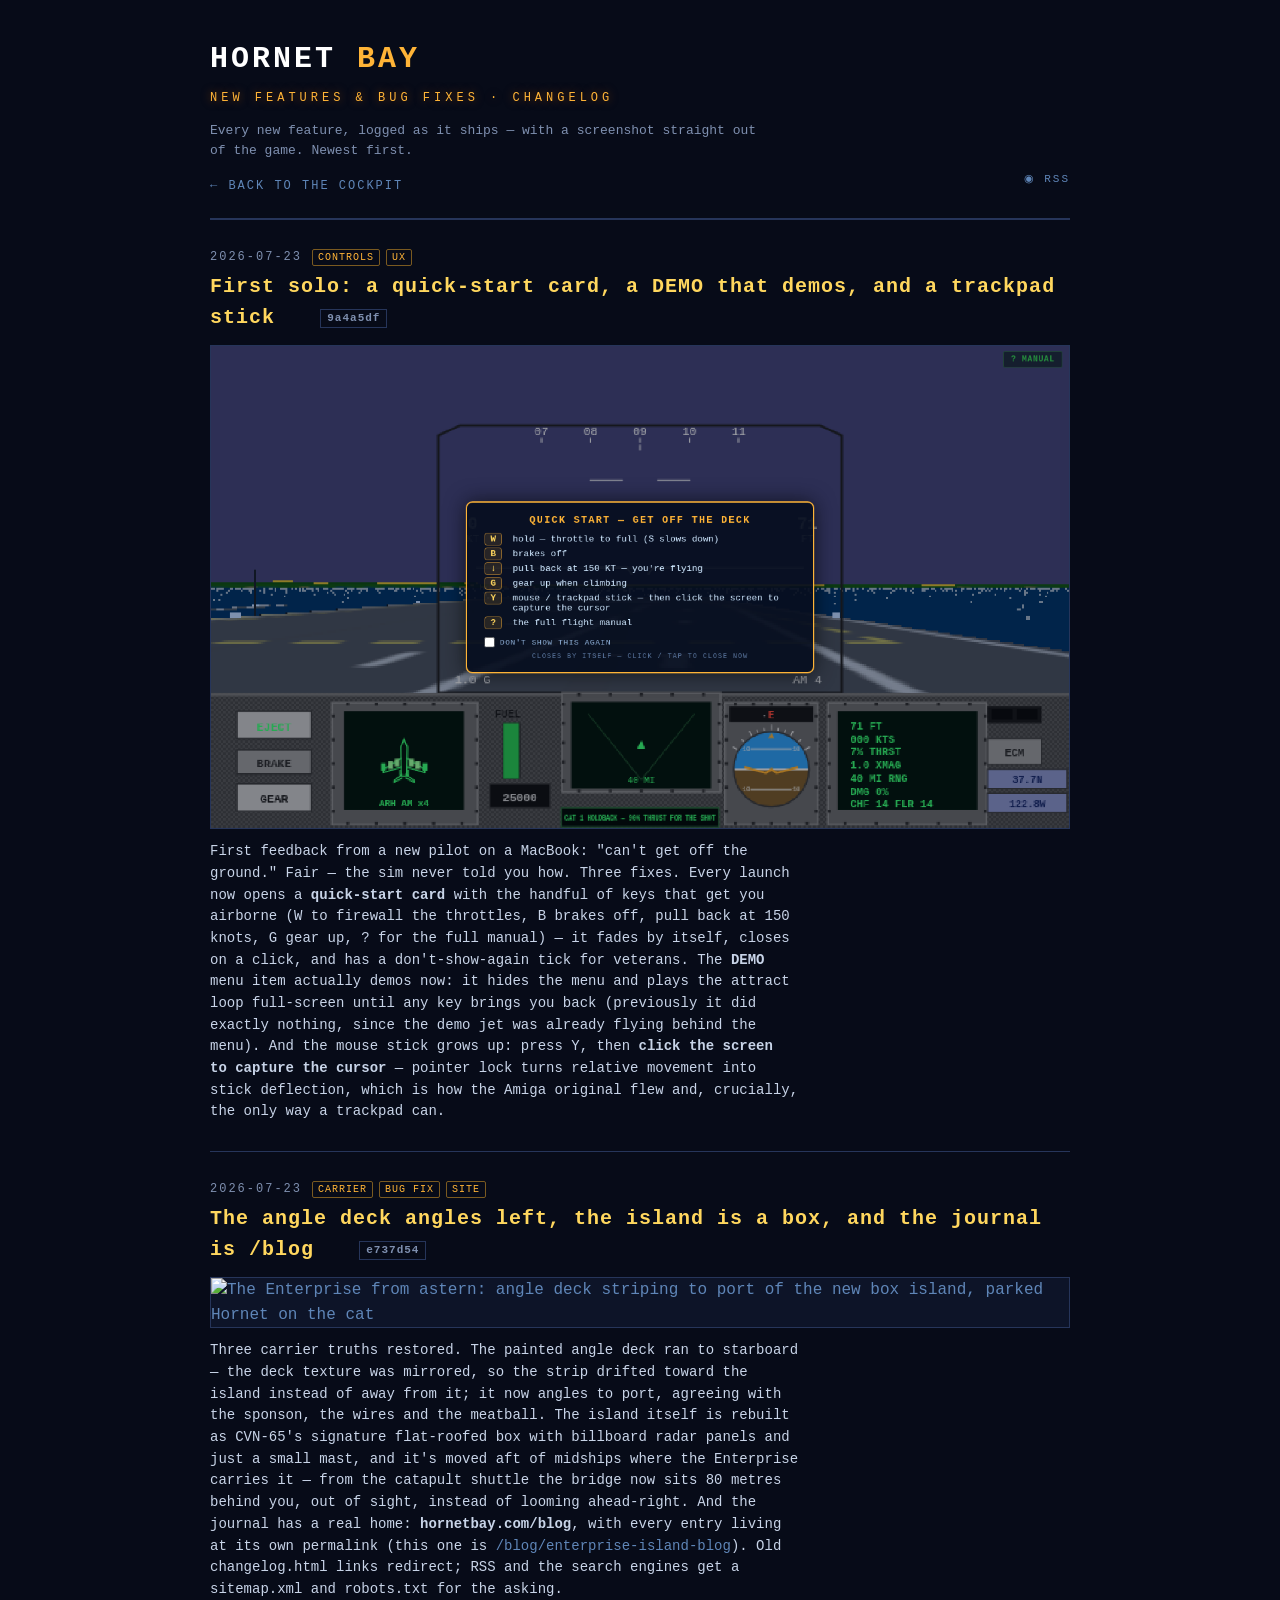
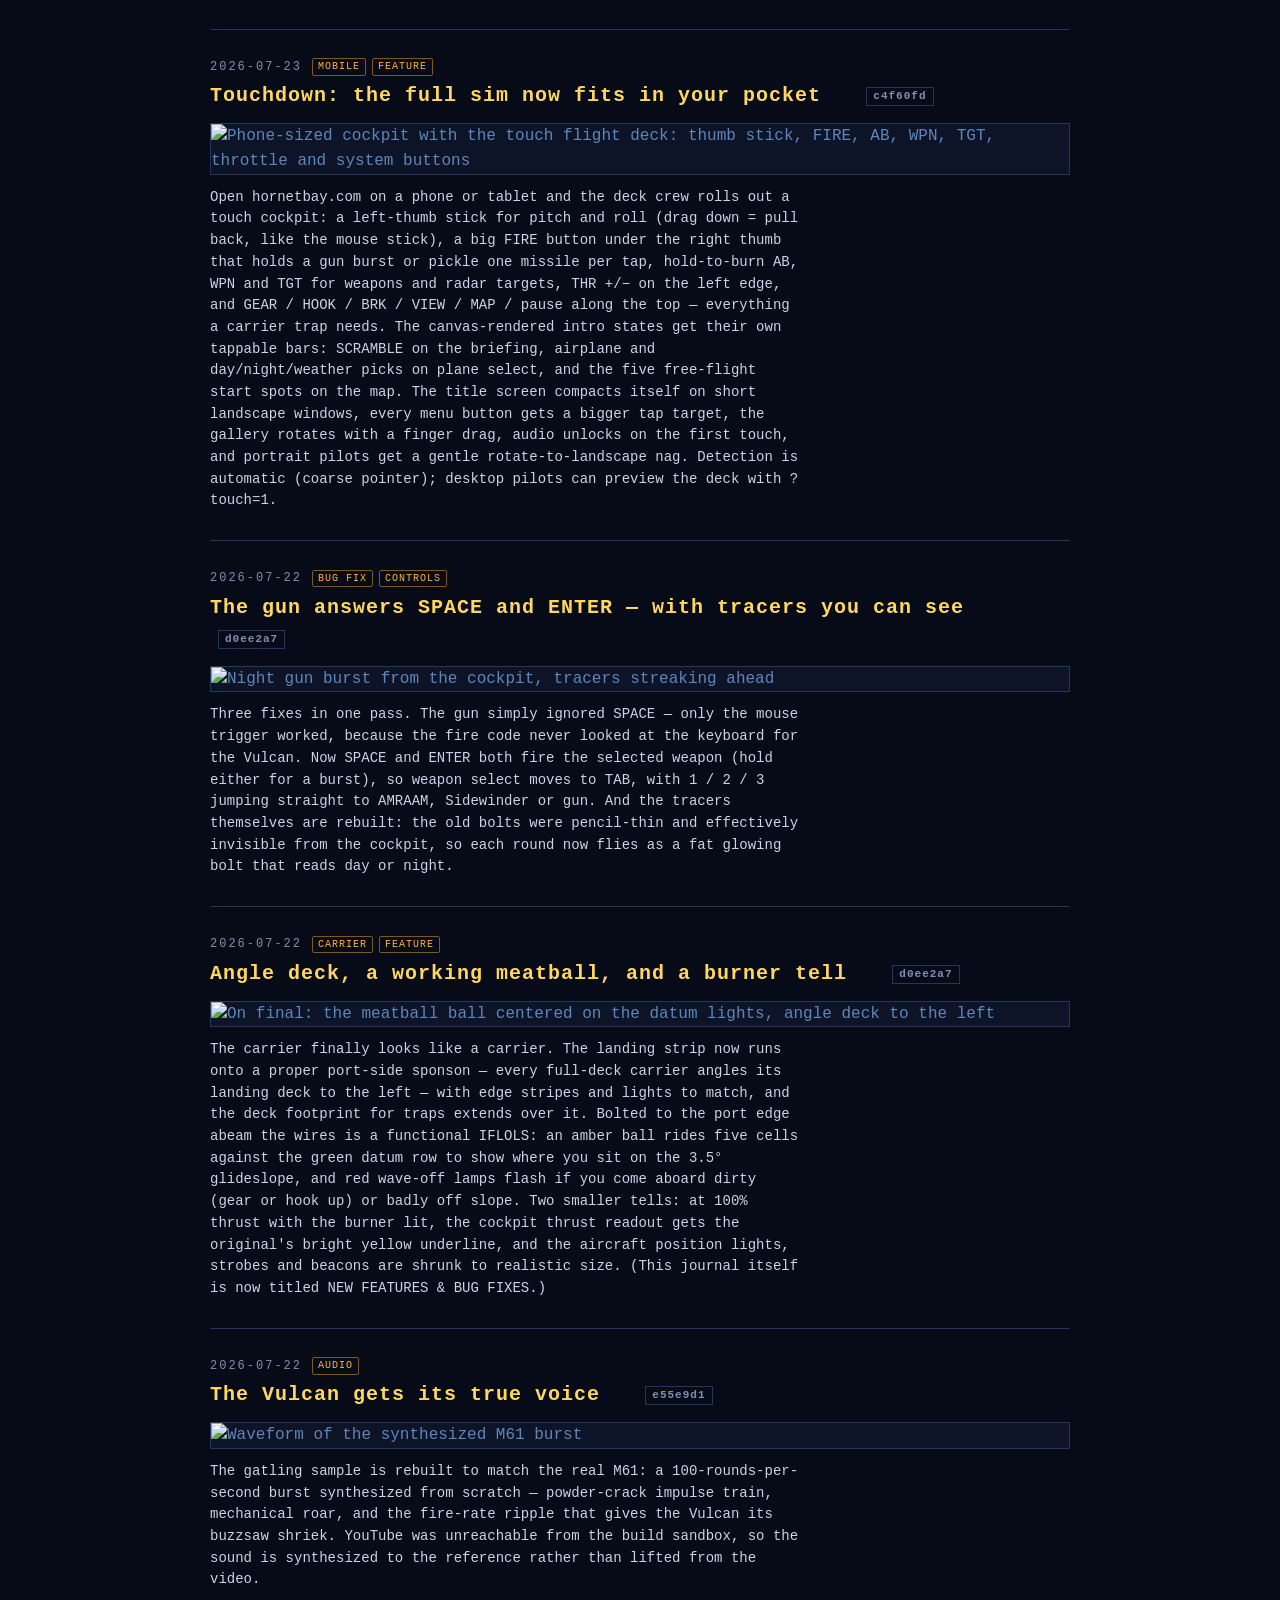
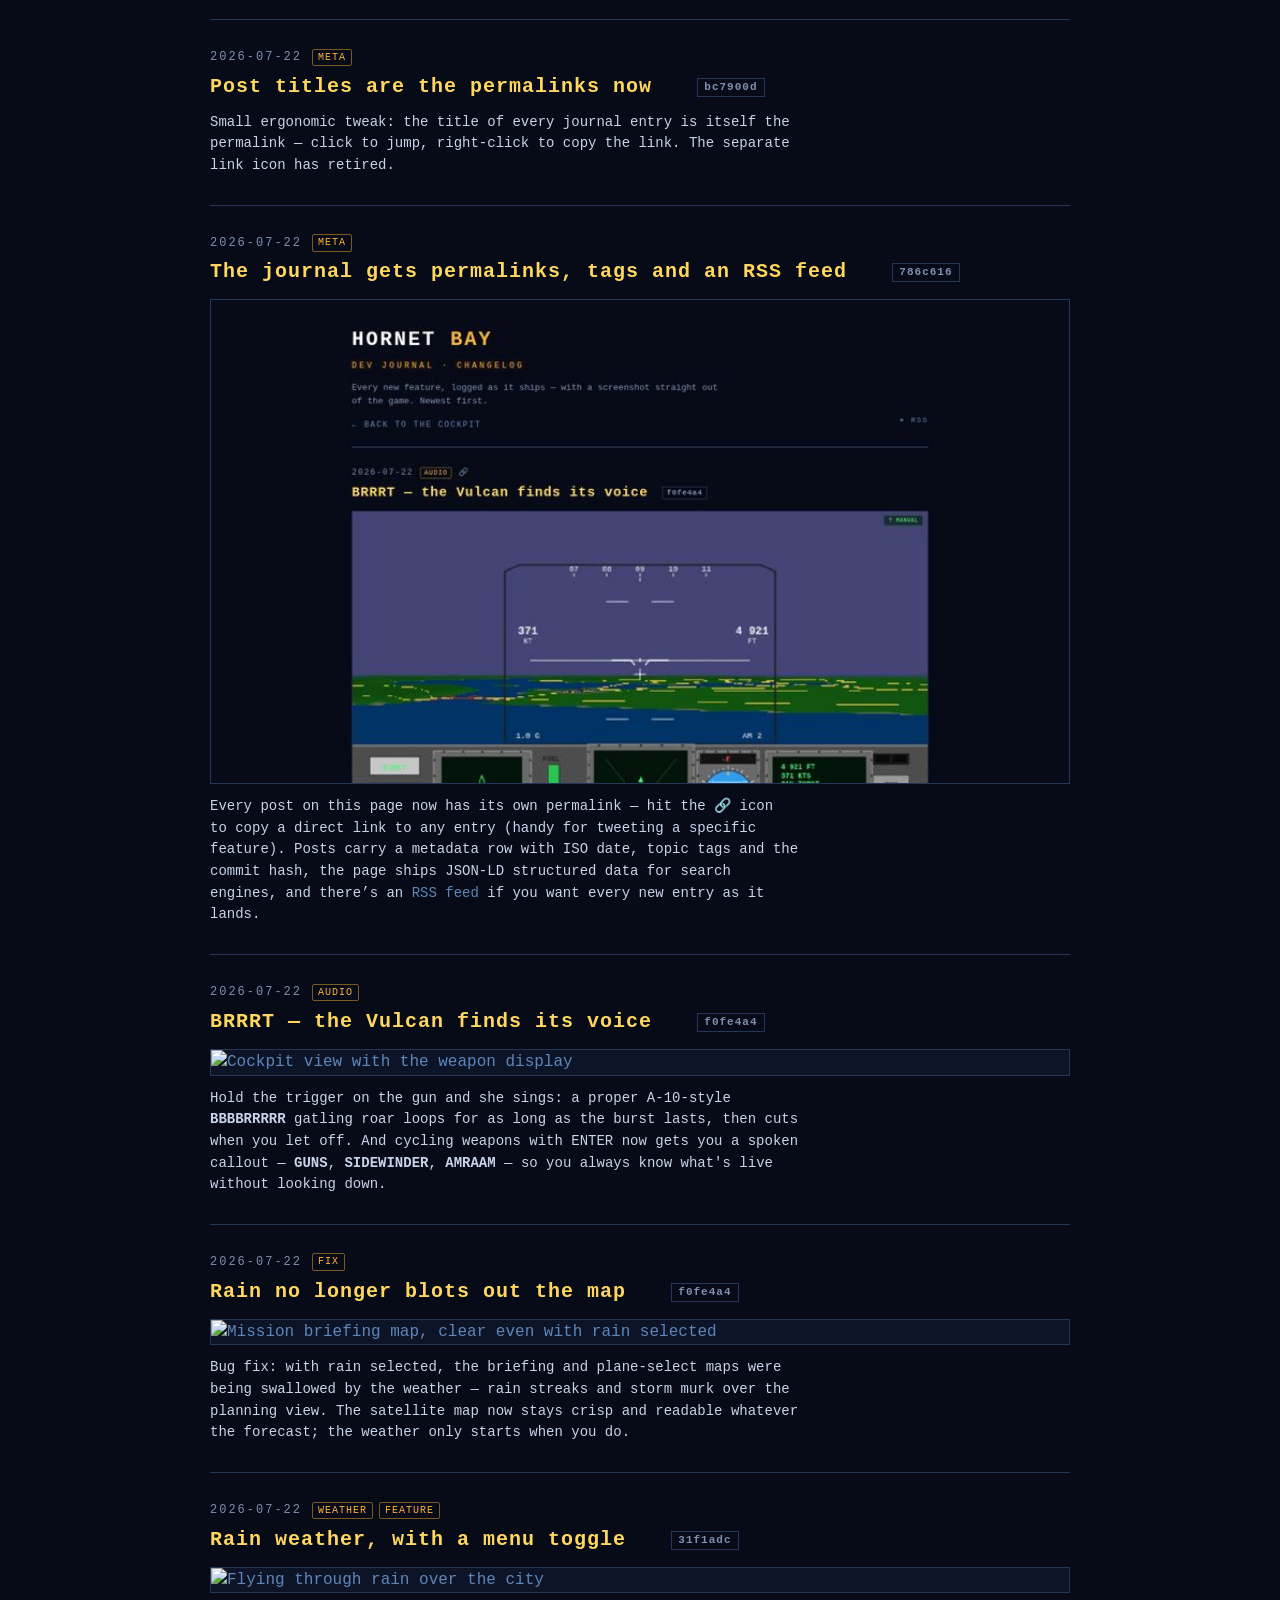
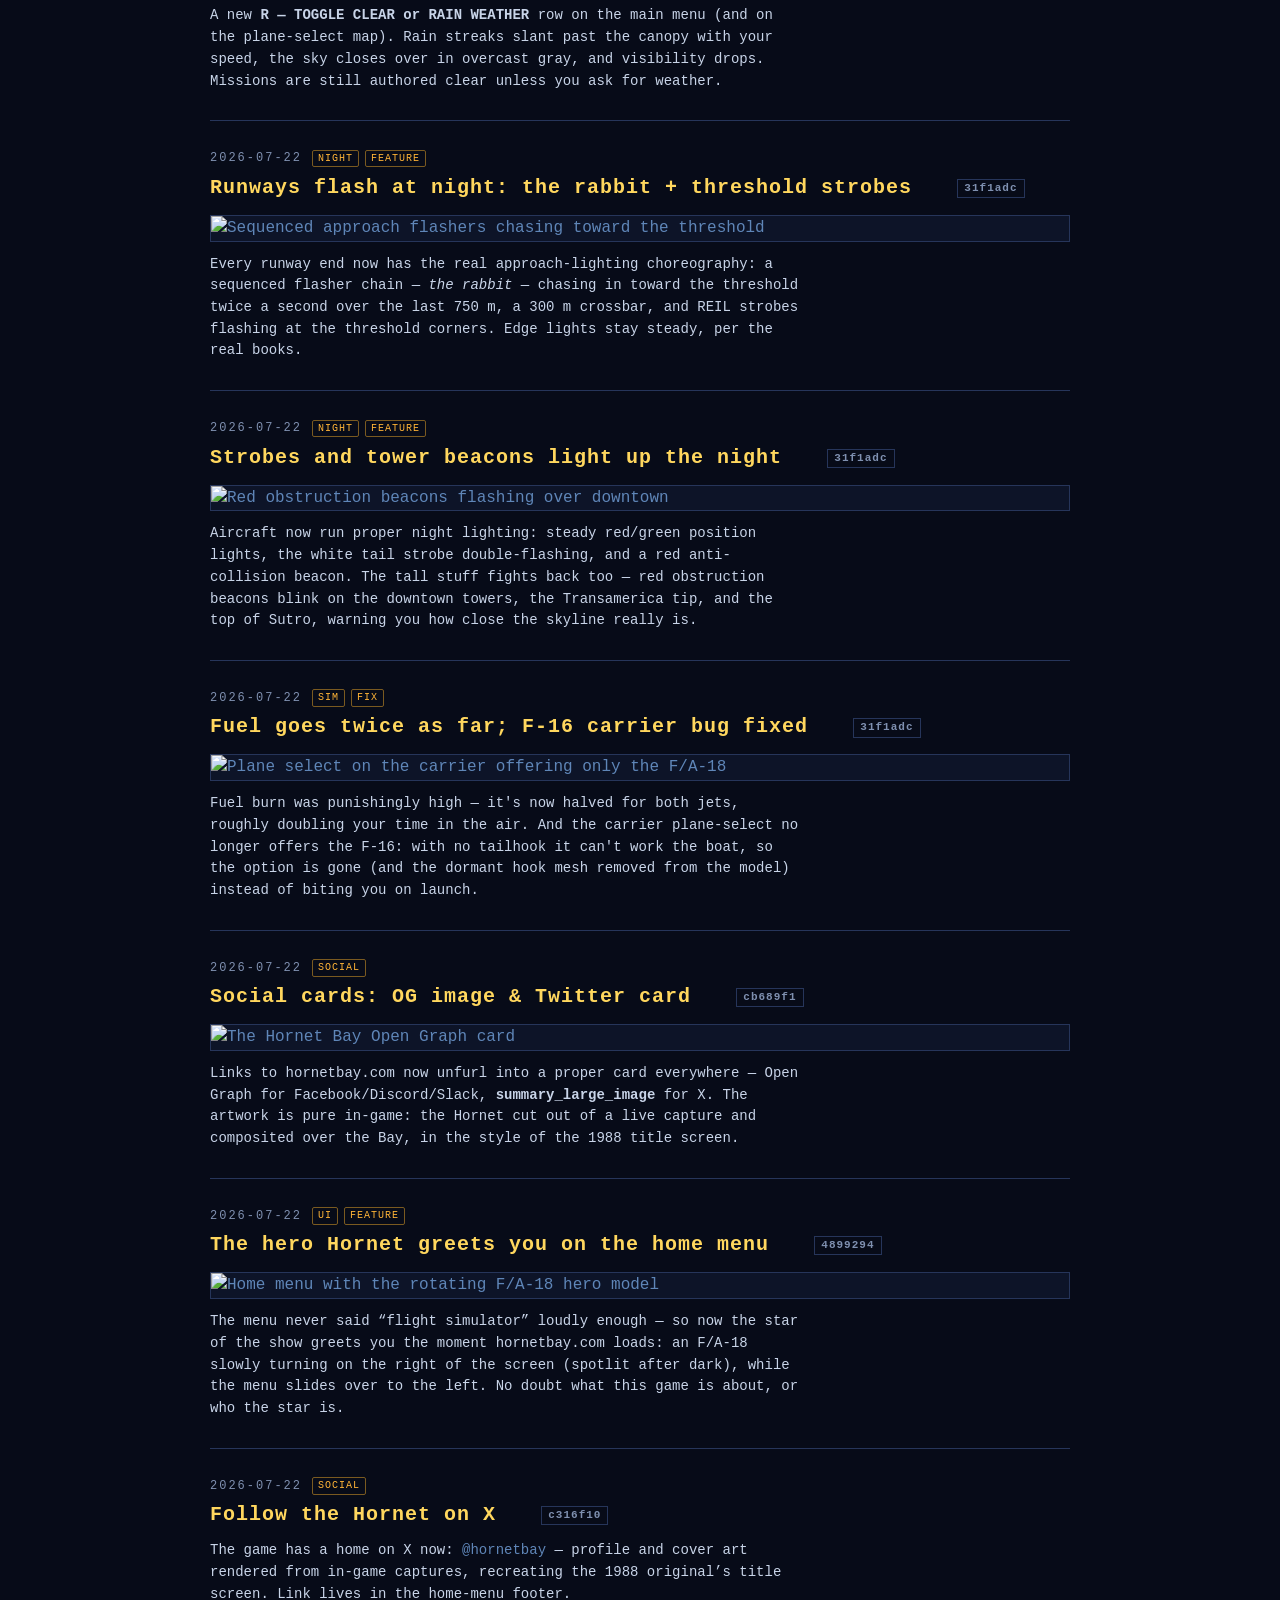
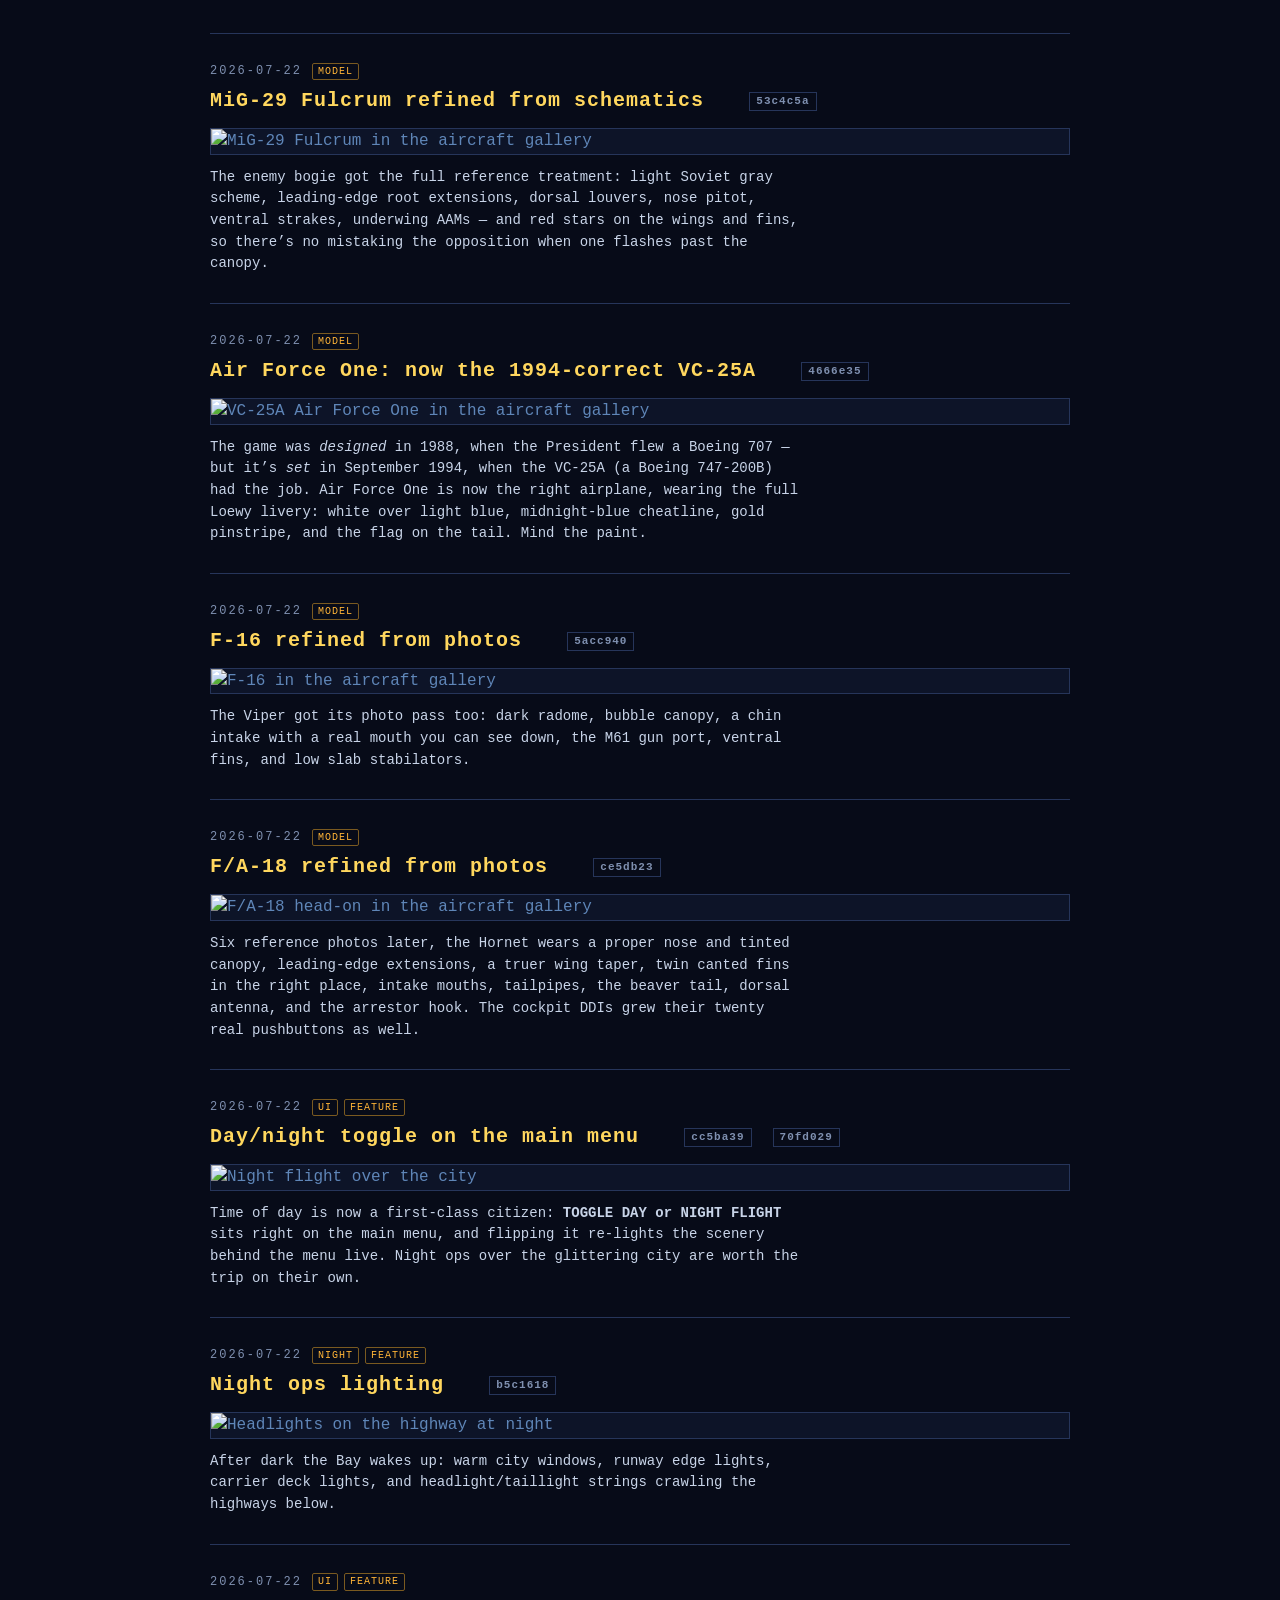
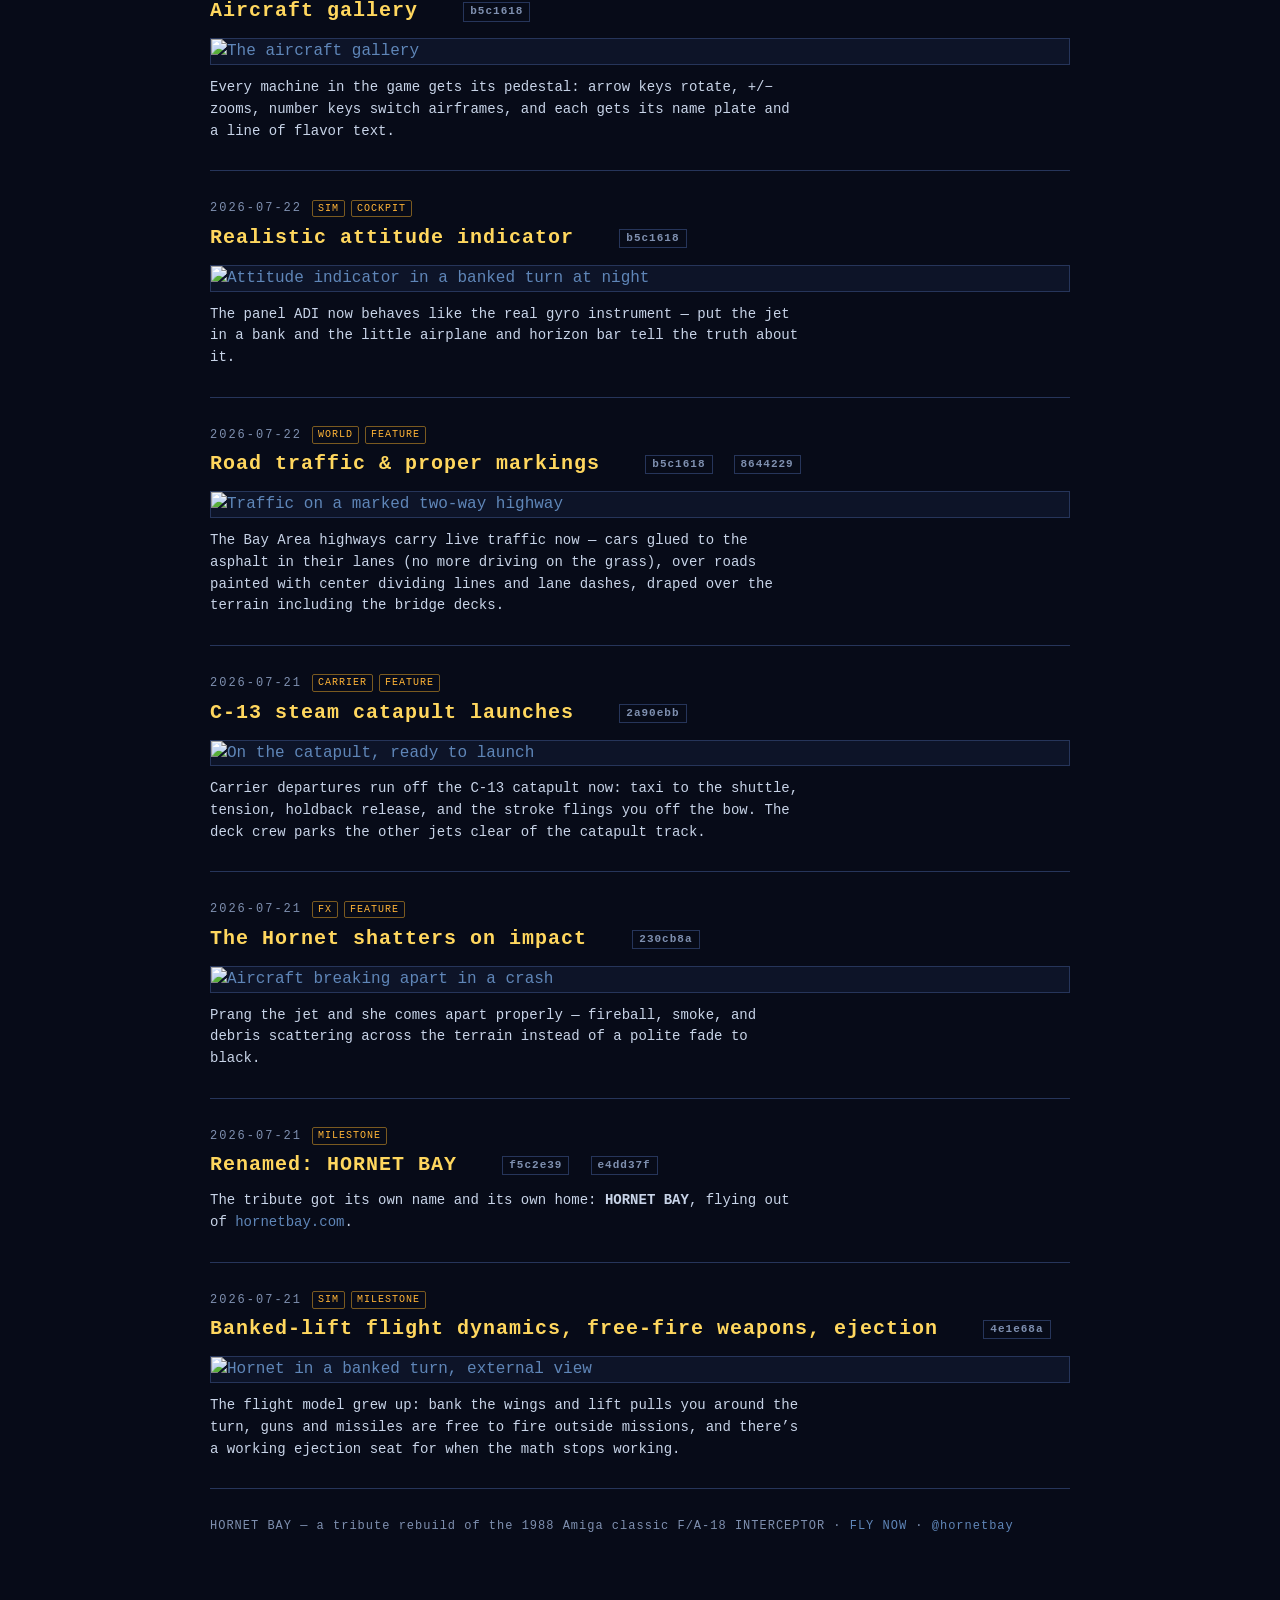
==== blog/index.html @ 8d066c3c "Journal: quickstart card entry; sitemap" ====
<!DOCTYPE html>
<html lang="en">
<head>
<meta charset="utf-8">
<meta name="viewport" content="width=device-width, initial-scale=1">
<title>HORNET BAY — New Features &amp; Bug Fixes</title>
<meta name="description" content="Hornet Bay development journal: every new feature, logged with a screenshot.">
<meta property="og:type" content="article">
<meta property="og:site_name" content="Hornet Bay">
<meta property="og:url" content="https://hornetbay.com/blog">
<meta property="og:title" content="HORNET BAY — New Features &amp; Bug Fixes">
<meta property="og:description" content="Every new feature in the Hornet Bay rebuild, logged with a screenshot.">
<meta property="og:image" content="https://hornetbay.com/og-image.jpg">
<meta name="twitter:card" content="summary_large_image">
<meta name="twitter:site" content="@hornetbay">
<meta name="twitter:title" content="HORNET BAY — New Features &amp; Bug Fixes">
<meta name="twitter:description" content="Every new feature in the Hornet Bay rebuild, logged with a screenshot.">
<meta name="twitter:image" content="https://hornetbay.com/og-image.jpg">
<link rel="canonical" href="https://hornetbay.com/blog">
<link rel="alternate" type="application/rss+xml" title="Hornet Bay — New Features &amp; Bug Fixes" href="https://hornetbay.com/rss.xml">
<style>
  :root {
    --amber: #ffb437;
    --amber-hi: #ffd75e;
    --ink: #c8d4e8;
    --ink-dim: #7f90b0;
    --link: #5f86b8;
    --line: #26355a;
    --card: #0d1428;
  }
  * { box-sizing: border-box; margin: 0; padding: 0; }
  body {
    background: #070b18;
    color: var(--ink);
    font-family: "Courier New", ui-monospace, monospace;
    line-height: 1.55;
    padding: 0 16px 64px;
  }
  a { color: var(--link); text-decoration: none; }
  a:hover { color: var(--amber); }
  header {
    max-width: 860px; margin: 0 auto; padding: 36px 0 8px;
    border-bottom: 2px solid var(--line);
  }
  .brand { font-size: 30px; font-weight: bold; letter-spacing: 3px; color: #fff; }
  .brand span { color: var(--amber); }
  .kicker {
    margin-top: 6px; font-size: 12px; letter-spacing: 4px; color: var(--amber);
    text-shadow: 0 0 10px #7a3800;
  }
  .blurb { margin: 14px 0 10px; font-size: 13px; color: var(--ink-dim); }
  .back { display: inline-block; margin: 6px 0 14px; font-size: 12px; letter-spacing: 2px; }
  main { max-width: 860px; margin: 0 auto; }
  article {
    border-bottom: 1px solid var(--line);
    padding: 28px 0;
  }
  .date {
    font-size: 12px; letter-spacing: 2px; color: var(--ink-dim);
  }
  h2 {
    margin: 4px 0 10px; font-size: 20px; letter-spacing: 1px; color: var(--amber-hi);
  }
  .shot {
    display: block; margin: 12px 0; border: 1px solid var(--line);
    background: var(--card);
  }
  .shot img { display: block; width: 100%; height: auto; image-rendering: auto; }
  p { font-size: 14px; max-width: 70ch; }
  .hash {
    display: inline-block; margin-left: 8px; font-size: 11px; color: var(--ink-dim);
    border: 1px solid var(--line); padding: 0 6px; vertical-align: 2px;
  }

  .meta { display: flex; align-items: center; gap: 10px; flex-wrap: wrap; }
  .meta time { font-size: 12px; letter-spacing: 2px; color: var(--ink-dim); }
  .tags { display: inline-flex; gap: 6px; }
  .tag {
    font-size: 10px; letter-spacing: 1px; color: var(--amber);
    border: 1px solid #7a5a20; padding: 0 5px; border-radius: 2px;
  }
  h2 a.title-link { color: inherit; text-decoration: none; }
  h2 a.title-link:hover { color: var(--amber); }
  h2 a.title-link::after { content: " \1F517"; font-size: 12px; opacity: 0; transition: opacity .15s; }
  h2 a.title-link:hover::after { opacity: 0.8; }
  article:target { background: #101a30; outline: 1px solid #2a3a5f; padding: 18px 14px; margin: 0 -14px; }
  .rss-link { float: right; font-size: 11px; letter-spacing: 2px; }
  footer {
    max-width: 860px; margin: 28px auto 0; font-size: 12px; color: var(--ink-dim);
    letter-spacing: 1px;
  }
</style>
<script type="application/ld+json">
{
  "@context": "https://schema.org",
  "@type": "Blog",
  "name": "Hornet Bay \u2014 New Features & Bug Fixes",
  "url": "https://hornetbay.com/blog",
  "description": "Every new feature in the Hornet Bay rebuild, logged with a screenshot.",
  "blogPost": [
    {
      "@type": "BlogPosting",
      "headline": "First solo: a quick-start card, a DEMO that demos, and a trackpad stick 9a4a5df",
      "datePublished": "2026-07-23",
      "url": "https://hornetbay.com/blog/quickstart-attract-trackpad",
      "wordCount": 155,
      "author": {
        "@type": "Organization",
        "name": "Hornet Bay",
        "url": "https://hornetbay.com"
      },
      "image": "https://hornetbay.com/shots/quickstart-card.png"
    },
    {
      "@type": "BlogPosting",
      "headline": "The angle deck angles left, the island is a box, and the journal is /blog e737d54",
      "datePublished": "2026-07-23",
      "url": "https://hornetbay.com/blog/enterprise-island-blog",
      "wordCount": 130,
      "author": {
        "@type": "Organization",
        "name": "Hornet Bay",
        "url": "https://hornetbay.com"
      },
      "image": "https://hornetbay.com/shots/carrier-enterprise.png"
    },
    {
      "@type": "BlogPosting",
      "headline": "Touchdown: the full sim now fits in your pocket c4f60fd",
      "datePublished": "2026-07-23",
      "url": "https://hornetbay.com/blog/touch-flight-deck",
      "wordCount": 168,
      "author": {
        "@type": "Organization",
        "name": "Hornet Bay",
        "url": "https://hornetbay.com"
      },
      "image": "https://hornetbay.com/shots/touch-flight-deck.png"
    },
    {
      "@type": "BlogPosting",
      "headline": "The gun answers SPACE and ENTER \u2014 with tracers you can see d0ee2a7",
      "datePublished": "2026-07-22",
      "url": "https://hornetbay.com/blog/gun-space-enter-tracers",
      "wordCount": 93,
      "author": {
        "@type": "Organization",
        "name": "Hornet Bay",
        "url": "https://hornetbay.com"
      },
      "image": "https://hornetbay.com/shots/space-gun-tracers.jpg"
    },
    {
      "@type": "BlogPosting",
      "headline": "Angle deck, a working meatball, and a burner tell d0ee2a7",
      "datePublished": "2026-07-22",
      "url": "https://hornetbay.com/blog/angle-deck-meatball",
      "wordCount": 139,
      "author": {
        "@type": "Organization",
        "name": "Hornet Bay",
        "url": "https://hornetbay.com"
      },
      "image": "https://hornetbay.com/shots/carrier-meatball.jpg"
    },
    {
      "@type": "BlogPosting",
      "headline": "The Vulcan gets its true voice e55e9d1",
      "datePublished": "2026-07-22",
      "url": "https://hornetbay.com/blog/vulcan-sound",
      "wordCount": 54,
      "author": {
        "@type": "Organization",
        "name": "Hornet Bay",
        "url": "https://hornetbay.com"
      },
      "image": "https://hornetbay.com/shots/vulcan-waveform.jpg"
    },
    {
      "@type": "BlogPosting",
      "headline": "Post titles are the permalinks now bc7900d",
      "datePublished": "2026-07-22",
      "url": "https://hornetbay.com/blog/title-permalinks",
      "wordCount": 28,
      "author": {
        "@type": "Organization",
        "name": "Hornet Bay",
        "url": "https://hornetbay.com"
      }
    },
    {
      "@type": "BlogPosting",
      "headline": "The journal gets permalinks, tags and an RSS feed 786c616",
      "datePublished": "2026-07-22",
      "url": "https://hornetbay.com/blog/journal-permalinks",
      "wordCount": 66,
      "author": {
        "@type": "Organization",
        "name": "Hornet Bay",
        "url": "https://hornetbay.com"
      },
      "image": "https://hornetbay.com/shots/journal-permalinks.jpg"
    },
    {
      "@type": "BlogPosting",
      "headline": "BRRRT \u2014 the Vulcan finds its voice f0fe4a4",
      "datePublished": "2026-07-22",
      "url": "https://hornetbay.com/blog/gatling-voice",
      "wordCount": 54,
      "author": {
        "@type": "Organization",
        "name": "Hornet Bay",
        "url": "https://hornetbay.com"
      },
      "image": "https://hornetbay.com/shots/weapon-audio.jpg"
    },
    {
      "@type": "BlogPosting",
      "headline": "Rain no longer blots out the map f0fe4a4",
      "datePublished": "2026-07-22",
      "url": "https://hornetbay.com/blog/briefing-map-rain-fix",
      "wordCount": 44,
      "author": {
        "@type": "Organization",
        "name": "Hornet Bay",
        "url": "https://hornetbay.com"
      },
      "image": "https://hornetbay.com/shots/brief-rain.jpg"
    },
    {
      "@type": "BlogPosting",
      "headline": "Rain weather, with a menu toggle 31f1adc",
      "datePublished": "2026-07-22",
      "url": "https://hornetbay.com/blog/rain-weather-toggle",
      "wordCount": 48,
      "author": {
        "@type": "Organization",
        "name": "Hornet Bay",
        "url": "https://hornetbay.com"
      },
      "image": "https://hornetbay.com/shots/rain.jpg"
    },
    {
      "@type": "BlogPosting",
      "headline": "Runways flash at night: the rabbit + threshold strobes 31f1adc",
      "datePublished": "2026-07-22",
      "url": "https://hornetbay.com/blog/runway-flashers",
      "wordCount": 50,
      "author": {
        "@type": "Organization",
        "name": "Hornet Bay",
        "url": "https://hornetbay.com"
      },
      "image": "https://hornetbay.com/shots/night-flashers.jpg"
    },
    {
      "@type": "BlogPosting",
      "headline": "Strobes and tower beacons light up the night 31f1adc",
      "datePublished": "2026-07-22",
      "url": "https://hornetbay.com/blog/night-strobes-beacons",
      "wordCount": 51,
      "author": {
        "@type": "Organization",
        "name": "Hornet Bay",
        "url": "https://hornetbay.com"
      },
      "image": "https://hornetbay.com/shots/beacons.jpg"
    },
    {
      "@type": "BlogPosting",
      "headline": "Fuel goes twice as far; F-16 carrier bug fixed 31f1adc",
      "datePublished": "2026-07-22",
      "url": "https://hornetbay.com/blog/fuel-burn-f16-carrier",
      "wordCount": 56,
      "author": {
        "@type": "Organization",
        "name": "Hornet Bay",
        "url": "https://hornetbay.com"
      },
      "image": "https://hornetbay.com/shots/planesel-carrier.jpg"
    },
    {
      "@type": "BlogPosting",
      "headline": "Social cards: OG image & Twitter card cb689f1",
      "datePublished": "2026-07-22",
      "url": "https://hornetbay.com/blog/social-cards",
      "wordCount": 44,
      "author": {
        "@type": "Organization",
        "name": "Hornet Bay",
        "url": "https://hornetbay.com"
      },
      "image": "https://hornetbay.com/og-image.jpg"
    },
    {
      "@type": "BlogPosting",
      "headline": "The hero Hornet greets you on the home menu 4899294",
      "datePublished": "2026-07-22",
      "url": "https://hornetbay.com/blog/hero-menu",
      "wordCount": 55,
      "author": {
        "@type": "Organization",
        "name": "Hornet Bay",
        "url": "https://hornetbay.com"
      },
      "image": "https://hornetbay.com/shots/hero-menu.jpg"
    },
    {
      "@type": "BlogPosting",
      "headline": "Follow the Hornet on X c316f10",
      "datePublished": "2026-07-22",
      "url": "https://hornetbay.com/blog/on-x",
      "wordCount": 30,
      "author": {
        "@type": "Organization",
        "name": "Hornet Bay",
        "url": "https://hornetbay.com"
      }
    },
    {
      "@type": "BlogPosting",
      "headline": "MiG-29 Fulcrum refined from schematics 53c4c5a",
      "datePublished": "2026-07-22",
      "url": "https://hornetbay.com/blog/mig29-refined",
      "wordCount": 44,
      "author": {
        "@type": "Organization",
        "name": "Hornet Bay",
        "url": "https://hornetbay.com"
      },
      "image": "https://hornetbay.com/shots/gallery-mig.jpg"
    },
    {
      "@type": "BlogPosting",
      "headline": "Air Force One: now the 1994-correct VC-25A 4666e35",
      "datePublished": "2026-07-22",
      "url": "https://hornetbay.com/blog/air-force-one-vc25a",
      "wordCount": 59,
      "author": {
        "@type": "Organization",
        "name": "Hornet Bay",
        "url": "https://hornetbay.com"
      },
      "image": "https://hornetbay.com/shots/gallery-af1.jpg"
    },
    {
      "@type": "BlogPosting",
      "headline": "F-16 refined from photos 5acc940",
      "datePublished": "2026-07-22",
      "url": "https://hornetbay.com/blog/f16-refined",
      "wordCount": 32,
      "author": {
        "@type": "Organization",
        "name": "Hornet Bay",
        "url": "https://hornetbay.com"
      },
      "image": "https://hornetbay.com/shots/gallery-f16.jpg"
    },
    {
      "@type": "BlogPosting",
      "headline": "F/A-18 refined from photos ce5db23",
      "datePublished": "2026-07-22",
      "url": "https://hornetbay.com/blog/fa18-refined",
      "wordCount": 48,
      "author": {
        "@type": "Organization",
        "name": "Hornet Bay",
        "url": "https://hornetbay.com"
      },
      "image": "https://hornetbay.com/shots/gallery-f18.jpg"
    },
    {
      "@type": "BlogPosting",
      "headline": "Day/night toggle on the main menu cc5ba39 70fd029",
      "datePublished": "2026-07-22",
      "url": "https://hornetbay.com/blog/day-night-menu-toggle",
      "wordCount": 42,
      "author": {
        "@type": "Organization",
        "name": "Hornet Bay",
        "url": "https://hornetbay.com"
      },
      "image": "https://hornetbay.com/shots/night-city.jpg"
    },
    {
      "@type": "BlogPosting",
      "headline": "Night ops lighting b5c1618",
      "datePublished": "2026-07-22",
      "url": "https://hornetbay.com/blog/night-ops-lighting",
      "wordCount": 22,
      "author": {
        "@type": "Organization",
        "name": "Hornet Bay",
        "url": "https://hornetbay.com"
      },
      "image": "https://hornetbay.com/shots/night-traffic.jpg"
    },
    {
      "@type": "BlogPosting",
      "headline": "Aircraft gallery b5c1618",
      "datePublished": "2026-07-22",
      "url": "https://hornetbay.com/blog/aircraft-gallery",
      "wordCount": 29,
      "author": {
        "@type": "Organization",
        "name": "Hornet Bay",
        "url": "https://hornetbay.com"
      },
      "image": "https://hornetbay.com/shots/gallery-ui.jpg"
    },
    {
      "@type": "BlogPosting",
      "headline": "Realistic attitude indicator b5c1618",
      "datePublished": "2026-07-22",
      "url": "https://hornetbay.com/blog/attitude-indicator",
      "wordCount": 29,
      "author": {
        "@type": "Organization",
        "name": "Hornet Bay",
        "url": "https://hornetbay.com"
      },
      "image": "https://hornetbay.com/shots/attitude.jpg"
    },
    {
      "@type": "BlogPosting",
      "headline": "Road traffic & proper markings b5c1618 8644229",
      "datePublished": "2026-07-22",
      "url": "https://hornetbay.com/blog/road-traffic-markings",
      "wordCount": 41,
      "author": {
        "@type": "Organization",
        "name": "Hornet Bay",
        "url": "https://hornetbay.com"
      },
      "image": "https://hornetbay.com/shots/day-traffic.jpg"
    },
    {
      "@type": "BlogPosting",
      "headline": "C-13 steam catapult launches 2a90ebb",
      "datePublished": "2026-07-21",
      "url": "https://hornetbay.com/blog/c13-catapult",
      "wordCount": 35,
      "author": {
        "@type": "Organization",
        "name": "Hornet Bay",
        "url": "https://hornetbay.com"
      },
      "image": "https://hornetbay.com/shots/catapult.jpg"
    },
    {
      "@type": "BlogPosting",
      "headline": "The Hornet shatters on impact 230cb8a",
      "datePublished": "2026-07-21",
      "url": "https://hornetbay.com/blog/crash-shatter",
      "wordCount": 24,
      "author": {
        "@type": "Organization",
        "name": "Hornet Bay",
        "url": "https://hornetbay.com"
      },
      "image": "https://hornetbay.com/shots/crash.jpg"
    },
    {
      "@type": "BlogPosting",
      "headline": "Renamed: HORNET BAY f5c2e39 e4dd37f",
      "datePublished": "2026-07-21",
      "url": "https://hornetbay.com/blog/hornet-bay-name",
      "wordCount": 16,
      "author": {
        "@type": "Organization",
        "name": "Hornet Bay",
        "url": "https://hornetbay.com"
      }
    },
    {
      "@type": "BlogPosting",
      "headline": "Banked-lift flight dynamics, free-fire weapons, ejection 4e1e68a",
      "datePublished": "2026-07-21",
      "url": "https://hornetbay.com/blog/flight-dynamics-ejection",
      "wordCount": 36,
      "author": {
        "@type": "Organization",
        "name": "Hornet Bay",
        "url": "https://hornetbay.com"
      },
      "image": "https://hornetbay.com/shots/bank.jpg"
    }
  ]
}
</script>
</head>
<body>
<header>
  <div class="brand">HORNET <span>BAY</span></div>
  <div class="kicker">NEW FEATURES &amp; BUG FIXES &middot; CHANGELOG</div>
  <p class="blurb">Every new feature, logged as it ships &mdash; with a screenshot straight out of the game. Newest first.</p>
  <a class="rss-link" href="rss.xml" title="Subscribe to the dev journal">&#9673; RSS</a>
  <a class="back" href="/">&larr; BACK TO THE COCKPIT</a>
</header>
<main>
  <article id="quickstart-attract-trackpad">
    <div class="meta"><time datetime="2026-07-23">2026-07-23</time><span class="tags"><span class="tag">CONTROLS</span><span class="tag">UX</span></span></div>
    <h2><a class="title-link" href="/blog/quickstart-attract-trackpad">First solo: a quick-start card, a DEMO that demos, and a trackpad stick</a> <span class="hash">9a4a5df</span></h2>
    <a class="shot" href="/shots/quickstart-card.png"><img src="/shots/quickstart-card.png" alt="The quick-start card over the cockpit: throttle, brakes, rotate, gear, mouse stick, manual" loading="lazy"></a>
    <p>First feedback from a new pilot on a MacBook: "can't get off the ground." Fair — the sim never told you how. Three fixes. Every launch now opens a <b>quick-start card</b> with the handful of keys that get you airborne (W to firewall the throttles, B brakes off, pull back at 150 knots, G gear up, ? for the full manual) — it fades by itself, closes on a click, and has a don't-show-again tick for veterans. The <b>DEMO</b> menu item actually demos now: it hides the menu and plays the attract loop full-screen until any key brings you back (previously it did exactly nothing, since the demo jet was already flying behind the menu). And the mouse stick grows up: press Y, then <b>click the screen to capture the cursor</b> — pointer lock turns relative movement into stick deflection, which is how the Amiga original flew and, crucially, the only way a trackpad can.</p>
  </article>
  <article id="enterprise-island-blog">
    <div class="meta"><time datetime="2026-07-23">2026-07-23</time><span class="tags"><span class="tag">CARRIER</span><span class="tag">BUG FIX</span><span class="tag">SITE</span></span></div>
    <h2><a class="title-link" href="/blog/enterprise-island-blog">The angle deck angles left, the island is a box, and the journal is /blog</a> <span class="hash">e737d54</span></h2>
    <a class="shot" href="/shots/carrier-enterprise.png"><img src="/shots/carrier-enterprise.png" alt="The Enterprise from astern: angle deck striping to port of the new box island, parked Hornet on the cat" loading="lazy"></a>
    <p>Three carrier truths restored. The painted angle deck ran to starboard — the deck texture was mirrored, so the strip drifted toward the island instead of away from it; it now angles to port, agreeing with the sponson, the wires and the meatball. The island itself is rebuilt as CVN-65's signature flat-roofed box with billboard radar panels and just a small mast, and it's moved aft of midships where the Enterprise carries it — from the catapult shuttle the bridge now sits 80 metres behind you, out of sight, instead of looming ahead-right. And the journal has a real home: <b>hornetbay.com/blog</b>, with every entry living at its own permalink (this one is <a href="/blog/enterprise-island-blog">/blog/enterprise-island-blog</a>). Old changelog.html links redirect; RSS and the search engines get a sitemap.xml and robots.txt for the asking.</p>
  </article>
  <article id="touch-flight-deck">
    <div class="meta"><time datetime="2026-07-23">2026-07-23</time><span class="tags"><span class="tag">MOBILE</span><span class="tag">FEATURE</span></span></div>
    <h2><a class="title-link" href="/blog/touch-flight-deck">Touchdown: the full sim now fits in your pocket</a> <span class="hash">c4f60fd</span></h2>
    <a class="shot" href="/shots/touch-flight-deck.png"><img src="/shots/touch-flight-deck.png" alt="Phone-sized cockpit with the touch flight deck: thumb stick, FIRE, AB, WPN, TGT, throttle and system buttons" loading="lazy"></a>
    <p>Open hornetbay.com on a phone or tablet and the deck crew rolls out a touch cockpit: a left-thumb stick for pitch and roll (drag down = pull back, like the mouse stick), a big FIRE button under the right thumb that holds a gun burst or pickle one missile per tap, hold-to-burn AB, WPN and TGT for weapons and radar targets, THR +/&minus; on the left edge, and GEAR / HOOK / BRK / VIEW / MAP / pause along the top — everything a carrier trap needs. The canvas-rendered intro states get their own tappable bars: SCRAMBLE on the briefing, airplane and day/night/weather picks on plane select, and the five free-flight start spots on the map. The title screen compacts itself on short landscape windows, every menu button gets a bigger tap target, the gallery rotates with a finger drag, audio unlocks on the first touch, and portrait pilots get a gentle rotate-to-landscape nag. Detection is automatic (coarse pointer); desktop pilots can preview the deck with ?touch=1.</p>
  </article>
  <article id="gun-space-enter-tracers">
    <div class="meta"><time datetime="2026-07-22">2026-07-22</time><span class="tags"><span class="tag">BUG FIX</span><span class="tag">CONTROLS</span></span></div>
    <h2><a class="title-link" href="/blog/gun-space-enter-tracers">The gun answers SPACE and ENTER — with tracers you can see</a> <span class="hash">d0ee2a7</span></h2>
    <a class="shot" href="/shots/space-gun-tracers.jpg"><img src="/shots/space-gun-tracers.jpg" alt="Night gun burst from the cockpit, tracers streaking ahead" loading="lazy"></a>
    <p>Three fixes in one pass. The gun simply ignored SPACE — only the mouse trigger worked, because the fire code never looked at the keyboard for the Vulcan. Now SPACE and ENTER both fire the selected weapon (hold either for a burst), so weapon select moves to TAB, with 1 / 2 / 3 jumping straight to AMRAAM, Sidewinder or gun. And the tracers themselves are rebuilt: the old bolts were pencil-thin and effectively invisible from the cockpit, so each round now flies as a fat glowing bolt that reads day or night.</p>
  </article>
  <article id="angle-deck-meatball">
    <div class="meta"><time datetime="2026-07-22">2026-07-22</time><span class="tags"><span class="tag">CARRIER</span><span class="tag">FEATURE</span></span></div>
    <h2><a class="title-link" href="/blog/angle-deck-meatball">Angle deck, a working meatball, and a burner tell</a> <span class="hash">d0ee2a7</span></h2>
    <a class="shot" href="/shots/carrier-meatball.jpg"><img src="/shots/carrier-meatball.jpg" alt="On final: the meatball ball centered on the datum lights, angle deck to the left" loading="lazy"></a>
    <p>The carrier finally looks like a carrier. The landing strip now runs onto a proper port-side sponson — every full-deck carrier angles its landing deck to the left — with edge stripes and lights to match, and the deck footprint for traps extends over it. Bolted to the port edge abeam the wires is a functional IFLOLS: an amber ball rides five cells against the green datum row to show where you sit on the 3.5&deg; glideslope, and red wave-off lamps flash if you come aboard dirty (gear or hook up) or badly off slope. Two smaller tells: at 100% thrust with the burner lit, the cockpit thrust readout gets the original's bright yellow underline, and the aircraft position lights, strobes and beacons are shrunk to realistic size. (This journal itself is now titled NEW FEATURES &amp; BUG FIXES.)</p>
  </article>

  <article id="vulcan-sound">
    <div class="meta"><time datetime="2026-07-22">2026-07-22</time><span class="tags"><span class="tag">AUDIO</span></span></div>
    <h2><a class="title-link" href="/blog/vulcan-sound">The Vulcan gets its true voice</a> <span class="hash">e55e9d1</span></h2>
    <a class="shot" href="/shots/vulcan-waveform.jpg"><img src="/shots/vulcan-waveform.jpg" alt="Waveform of the synthesized M61 burst" loading="lazy"></a>
    <p>The gatling sample is rebuilt to match the real M61: a 100-rounds-per-second burst synthesized from scratch &mdash; powder-crack impulse train, mechanical roar, and the fire-rate ripple that gives the Vulcan its buzzsaw shriek. YouTube was unreachable from the build sandbox, so the sound is synthesized to the reference rather than lifted from the video.</p>
  </article>

  <article id="title-permalinks">
    <div class="meta"><time datetime="2026-07-22">2026-07-22</time><span class="tags"><span class="tag">META</span></span></div>
    <h2><a class="title-link" href="/blog/title-permalinks">Post titles are the permalinks now</a> <span class="hash">bc7900d</span></h2>
    <p>Small ergonomic tweak: the title of every journal entry is itself the permalink &mdash; click to jump, right-click to copy the link. The separate link icon has retired.</p>
  </article>

  <article id="journal-permalinks">
    <div class="meta"><time datetime="2026-07-22">2026-07-22</time><span class="tags"><span class="tag">META</span></span></div>
    <h2><a class="title-link" href="/blog/journal-permalinks">The journal gets permalinks, tags and an RSS feed</a> <span class="hash">786c616</span></h2>
    <a class="shot" href="/shots/journal-permalinks.jpg"><img src="/shots/journal-permalinks.jpg" alt="Journal entries with metadata rows and permalink icons" loading="lazy"></a>
    <p>Every post on this page now has its own permalink &mdash; hit the &#128279; icon to copy a direct link to any entry (handy for tweeting a specific feature). Posts carry a metadata row with ISO date, topic tags and the commit hash, the page ships JSON-LD structured data for search engines, and there&rsquo;s an <a href="rss.xml">RSS feed</a> if you want every new entry as it lands.</p>
  </article>

  <article id="gatling-voice">
    <div class="meta"><time datetime="2026-07-22">2026-07-22</time><span class="tags"><span class="tag">AUDIO</span></span></div>
    <h2><a class="title-link" href="/blog/gatling-voice">BRRRT — the Vulcan finds its voice</a> <span class="hash">f0fe4a4</span></h2>
    <a class="shot" href="/shots/weapon-audio.jpg"><img src="/shots/weapon-audio.jpg" alt="Cockpit view with the weapon display" loading="lazy"></a>
    <p>Hold the trigger on the gun and she sings: a proper A-10-style <b>BBBBRRRRR</b> gatling roar loops for as long as the burst lasts, then cuts when you let off. And cycling weapons with ENTER now gets you a spoken callout — <b>GUNS</b>, <b>SIDEWINDER</b>, <b>AMRAAM</b> — so you always know what's live without looking down.</p>
  </article>

  <article id="briefing-map-rain-fix">
    <div class="meta"><time datetime="2026-07-22">2026-07-22</time><span class="tags"><span class="tag">FIX</span></span></div>
    <h2><a class="title-link" href="/blog/briefing-map-rain-fix">Rain no longer blots out the map</a> <span class="hash">f0fe4a4</span></h2>
    <a class="shot" href="/shots/brief-rain.jpg"><img src="/shots/brief-rain.jpg" alt="Mission briefing map, clear even with rain selected" loading="lazy"></a>
    <p>Bug fix: with rain selected, the briefing and plane-select maps were being swallowed by the weather — rain streaks and storm murk over the planning view. The satellite map now stays crisp and readable whatever the forecast; the weather only starts when you do.</p>
  </article>

  <article id="rain-weather-toggle">
    <div class="meta"><time datetime="2026-07-22">2026-07-22</time><span class="tags"><span class="tag">WEATHER</span> <span class="tag">FEATURE</span></span></div>
    <h2><a class="title-link" href="/blog/rain-weather-toggle">Rain weather, with a menu toggle</a> <span class="hash">31f1adc</span></h2>
    <a class="shot" href="/shots/rain.jpg"><img src="/shots/rain.jpg" alt="Flying through rain over the city" loading="lazy"></a>
    <p>A new <b>R — TOGGLE CLEAR or RAIN WEATHER</b> row on the main menu (and on the plane-select map). Rain streaks slant past the canopy with your speed, the sky closes over in overcast gray, and visibility drops. Missions are still authored clear unless you ask for weather.</p>
  </article>

  <article id="runway-flashers">
    <div class="meta"><time datetime="2026-07-22">2026-07-22</time><span class="tags"><span class="tag">NIGHT</span> <span class="tag">FEATURE</span></span></div>
    <h2><a class="title-link" href="/blog/runway-flashers">Runways flash at night: the rabbit + threshold strobes</a> <span class="hash">31f1adc</span></h2>
    <a class="shot" href="/shots/night-flashers.jpg"><img src="/shots/night-flashers.jpg" alt="Sequenced approach flashers chasing toward the threshold" loading="lazy"></a>
    <p>Every runway end now has the real approach-lighting choreography: a sequenced flasher chain — <i>the rabbit</i> — chasing in toward the threshold twice a second over the last 750&nbsp;m, a 300&nbsp;m crossbar, and REIL strobes flashing at the threshold corners. Edge lights stay steady, per the real books.</p>
  </article>

  <article id="night-strobes-beacons">
    <div class="meta"><time datetime="2026-07-22">2026-07-22</time><span class="tags"><span class="tag">NIGHT</span> <span class="tag">FEATURE</span></span></div>
    <h2><a class="title-link" href="/blog/night-strobes-beacons">Strobes and tower beacons light up the night</a> <span class="hash">31f1adc</span></h2>
    <a class="shot" href="/shots/beacons.jpg"><img src="/shots/beacons.jpg" alt="Red obstruction beacons flashing over downtown" loading="lazy"></a>
    <p>Aircraft now run proper night lighting: steady red/green position lights, the white tail strobe double-flashing, and a red anti-collision beacon. The tall stuff fights back too &mdash; red obstruction beacons blink on the downtown towers, the Transamerica tip, and the top of Sutro, warning you how close the skyline really is.</p>
  </article>

  <article id="fuel-burn-f16-carrier">
    <div class="meta"><time datetime="2026-07-22">2026-07-22</time><span class="tags"><span class="tag">SIM</span> <span class="tag">FIX</span></span></div>
    <h2><a class="title-link" href="/blog/fuel-burn-f16-carrier">Fuel goes twice as far; F-16 carrier bug fixed</a> <span class="hash">31f1adc</span></h2>
    <a class="shot" href="/shots/planesel-carrier.jpg"><img src="/shots/planesel-carrier.jpg" alt="Plane select on the carrier offering only the F/A-18" loading="lazy"></a>
    <p>Fuel burn was punishingly high &mdash; it's now halved for both jets, roughly doubling your time in the air. And the carrier plane-select no longer offers the F-16: with no tailhook it can't work the boat, so the option is gone (and the dormant hook mesh removed from the model) instead of biting you on launch.</p>
  </article>

  <article id="social-cards">
    <div class="meta"><time datetime="2026-07-22">2026-07-22</time><span class="tags"><span class="tag">SOCIAL</span></span></div>
    <h2><a class="title-link" href="/blog/social-cards">Social cards: OG image &amp; Twitter card</a> <span class="hash">cb689f1</span></h2>
    <a class="shot" href="og-image.jpg"><img src="og-image.jpg" alt="The Hornet Bay Open Graph card" loading="lazy"></a>
    <p>Links to hornetbay.com now unfurl into a proper card everywhere &mdash; Open Graph for Facebook/Discord/Slack, <b>summary_large_image</b> for X. The artwork is pure in-game: the Hornet cut out of a live capture and composited over the Bay, in the style of the 1988 title screen.</p>
  </article>

  <article id="hero-menu">
    <div class="meta"><time datetime="2026-07-22">2026-07-22</time><span class="tags"><span class="tag">UI</span> <span class="tag">FEATURE</span></span></div>
    <h2><a class="title-link" href="/blog/hero-menu">The hero Hornet greets you on the home menu</a> <span class="hash">4899294</span></h2>
    <a class="shot" href="/shots/hero-menu.jpg"><img src="/shots/hero-menu.jpg" alt="Home menu with the rotating F/A-18 hero model" loading="lazy"></a>
    <p>The menu never said &ldquo;flight simulator&rdquo; loudly enough &mdash; so now the star of the show greets you the moment hornetbay.com loads: an F/A-18 slowly turning on the right of the screen (spotlit after dark), while the menu slides over to the left. No doubt what this game is about, or who the star is.</p>
  </article>

  <article id="on-x">
    <div class="meta"><time datetime="2026-07-22">2026-07-22</time><span class="tags"><span class="tag">SOCIAL</span></span></div>
    <h2><a class="title-link" href="/blog/on-x">Follow the Hornet on X</a> <span class="hash">c316f10</span></h2>
    <p>The game has a home on X now: <a href="https://x.com/hornetbay" target="_blank" rel="noopener">@hornetbay</a> &mdash; profile and cover art rendered from in-game captures, recreating the 1988 original&rsquo;s title screen. Link lives in the home-menu footer.</p>
  </article>

  <article id="mig29-refined">
    <div class="meta"><time datetime="2026-07-22">2026-07-22</time><span class="tags"><span class="tag">MODEL</span></span></div>
    <h2><a class="title-link" href="/blog/mig29-refined">MiG-29 Fulcrum refined from schematics</a> <span class="hash">53c4c5a</span></h2>
    <a class="shot" href="/shots/gallery-mig.jpg"><img src="/shots/gallery-mig.jpg" alt="MiG-29 Fulcrum in the aircraft gallery" loading="lazy"></a>
    <p>The enemy bogie got the full reference treatment: light Soviet gray scheme, leading-edge root extensions, dorsal louvers, nose pitot, ventral strakes, underwing AAMs &mdash; and red stars on the wings and fins, so there&rsquo;s no mistaking the opposition when one flashes past the canopy.</p>
  </article>

  <article id="air-force-one-vc25a">
    <div class="meta"><time datetime="2026-07-22">2026-07-22</time><span class="tags"><span class="tag">MODEL</span></span></div>
    <h2><a class="title-link" href="/blog/air-force-one-vc25a">Air Force One: now the 1994-correct VC-25A</a> <span class="hash">4666e35</span></h2>
    <a class="shot" href="/shots/gallery-af1.jpg"><img src="/shots/gallery-af1.jpg" alt="VC-25A Air Force One in the aircraft gallery" loading="lazy"></a>
    <p>The game was <em>designed</em> in 1988, when the President flew a Boeing 707 &mdash; but it&rsquo;s <em>set</em> in September 1994, when the VC-25A (a Boeing 747-200B) had the job. Air Force One is now the right airplane, wearing the full Loewy livery: white over light blue, midnight-blue cheatline, gold pinstripe, and the flag on the tail. Mind the paint.</p>
  </article>

  <article id="f16-refined">
    <div class="meta"><time datetime="2026-07-22">2026-07-22</time><span class="tags"><span class="tag">MODEL</span></span></div>
    <h2><a class="title-link" href="/blog/f16-refined">F-16 refined from photos</a> <span class="hash">5acc940</span></h2>
    <a class="shot" href="/shots/gallery-f16.jpg"><img src="/shots/gallery-f16.jpg" alt="F-16 in the aircraft gallery" loading="lazy"></a>
    <p>The Viper got its photo pass too: dark radome, bubble canopy, a chin intake with a real mouth you can see down, the M61 gun port, ventral fins, and low slab stabilators.</p>
  </article>

  <article id="fa18-refined">
    <div class="meta"><time datetime="2026-07-22">2026-07-22</time><span class="tags"><span class="tag">MODEL</span></span></div>
    <h2><a class="title-link" href="/blog/fa18-refined">F/A-18 refined from photos</a> <span class="hash">ce5db23</span></h2>
    <a class="shot" href="/shots/gallery-f18.jpg"><img src="/shots/gallery-f18.jpg" alt="F/A-18 head-on in the aircraft gallery" loading="lazy"></a>
    <p>Six reference photos later, the Hornet wears a proper nose and tinted canopy, leading-edge extensions, a truer wing taper, twin canted fins in the right place, intake mouths, tailpipes, the beaver tail, dorsal antenna, and the arrestor hook. The cockpit DDIs grew their twenty real pushbuttons as well.</p>
  </article>

  <article id="day-night-menu-toggle">
    <div class="meta"><time datetime="2026-07-22">2026-07-22</time><span class="tags"><span class="tag">UI</span> <span class="tag">FEATURE</span></span></div>
    <h2><a class="title-link" href="/blog/day-night-menu-toggle">Day/night toggle on the main menu</a> <span class="hash">cc5ba39</span> <span class="hash">70fd029</span></h2>
    <a class="shot" href="/shots/night-city.jpg"><img src="/shots/night-city.jpg" alt="Night flight over the city" loading="lazy"></a>
    <p>Time of day is now a first-class citizen: <b>TOGGLE DAY or NIGHT FLIGHT</b> sits right on the main menu, and flipping it re-lights the scenery behind the menu live. Night ops over the glittering city are worth the trip on their own.</p>
  </article>

  <article id="night-ops-lighting">
    <div class="meta"><time datetime="2026-07-22">2026-07-22</time><span class="tags"><span class="tag">NIGHT</span> <span class="tag">FEATURE</span></span></div>
    <h2><a class="title-link" href="/blog/night-ops-lighting">Night ops lighting</a> <span class="hash">b5c1618</span></h2>
    <a class="shot" href="/shots/night-traffic.jpg"><img src="/shots/night-traffic.jpg" alt="Headlights on the highway at night" loading="lazy"></a>
    <p>After dark the Bay wakes up: warm city windows, runway edge lights, carrier deck lights, and headlight/taillight strings crawling the highways below.</p>
  </article>

  <article id="aircraft-gallery">
    <div class="meta"><time datetime="2026-07-22">2026-07-22</time><span class="tags"><span class="tag">UI</span> <span class="tag">FEATURE</span></span></div>
    <h2><a class="title-link" href="/blog/aircraft-gallery">Aircraft gallery</a> <span class="hash">b5c1618</span></h2>
    <a class="shot" href="/shots/gallery-ui.jpg"><img src="/shots/gallery-ui.jpg" alt="The aircraft gallery" loading="lazy"></a>
    <p>Every machine in the game gets its pedestal: arrow keys rotate, +/&minus; zooms, number keys switch airframes, and each gets its name plate and a line of flavor text.</p>
  </article>

  <article id="attitude-indicator">
    <div class="meta"><time datetime="2026-07-22">2026-07-22</time><span class="tags"><span class="tag">SIM</span> <span class="tag">COCKPIT</span></span></div>
    <h2><a class="title-link" href="/blog/attitude-indicator">Realistic attitude indicator</a> <span class="hash">b5c1618</span></h2>
    <a class="shot" href="/shots/attitude.jpg"><img src="/shots/attitude.jpg" alt="Attitude indicator in a banked turn at night" loading="lazy"></a>
    <p>The panel ADI now behaves like the real gyro instrument &mdash; put the jet in a bank and the little airplane and horizon bar tell the truth about it.</p>
  </article>

  <article id="road-traffic-markings">
    <div class="meta"><time datetime="2026-07-22">2026-07-22</time><span class="tags"><span class="tag">WORLD</span> <span class="tag">FEATURE</span></span></div>
    <h2><a class="title-link" href="/blog/road-traffic-markings">Road traffic &amp; proper markings</a> <span class="hash">b5c1618</span> <span class="hash">8644229</span></h2>
    <a class="shot" href="/shots/day-traffic.jpg"><img src="/shots/day-traffic.jpg" alt="Traffic on a marked two-way highway" loading="lazy"></a>
    <p>The Bay Area highways carry live traffic now &mdash; cars glued to the asphalt in their lanes (no more driving on the grass), over roads painted with center dividing lines and lane dashes, draped over the terrain including the bridge decks.</p>
  </article>

  <article id="c13-catapult">
    <div class="meta"><time datetime="2026-07-21">2026-07-21</time><span class="tags"><span class="tag">CARRIER</span> <span class="tag">FEATURE</span></span></div>
    <h2><a class="title-link" href="/blog/c13-catapult">C-13 steam catapult launches</a> <span class="hash">2a90ebb</span></h2>
    <a class="shot" href="/shots/catapult.jpg"><img src="/shots/catapult.jpg" alt="On the catapult, ready to launch" loading="lazy"></a>
    <p>Carrier departures run off the C-13 catapult now: taxi to the shuttle, tension, holdback release, and the stroke flings you off the bow. The deck crew parks the other jets clear of the catapult track.</p>
  </article>

  <article id="crash-shatter">
    <div class="meta"><time datetime="2026-07-21">2026-07-21</time><span class="tags"><span class="tag">FX</span> <span class="tag">FEATURE</span></span></div>
    <h2><a class="title-link" href="/blog/crash-shatter">The Hornet shatters on impact</a> <span class="hash">230cb8a</span></h2>
    <a class="shot" href="/shots/crash.jpg"><img src="/shots/crash.jpg" alt="Aircraft breaking apart in a crash" loading="lazy"></a>
    <p>Prang the jet and she comes apart properly &mdash; fireball, smoke, and debris scattering across the terrain instead of a polite fade to black.</p>
  </article>

  <article id="hornet-bay-name">
    <div class="meta"><time datetime="2026-07-21">2026-07-21</time><span class="tags"><span class="tag">MILESTONE</span></span></div>
    <h2><a class="title-link" href="/blog/hornet-bay-name">Renamed: HORNET BAY</a> <span class="hash">f5c2e39</span> <span class="hash">e4dd37f</span></h2>
    <p>The tribute got its own name and its own home: <b>HORNET BAY</b>, flying out of <a href="https://hornetbay.com">hornetbay.com</a>.</p>
  </article>

  <article id="flight-dynamics-ejection">
    <div class="meta"><time datetime="2026-07-21">2026-07-21</time><span class="tags"><span class="tag">SIM</span> <span class="tag">MILESTONE</span></span></div>
    <h2><a class="title-link" href="/blog/flight-dynamics-ejection">Banked-lift flight dynamics, free-fire weapons, ejection</a> <span class="hash">4e1e68a</span></h2>
    <a class="shot" href="/shots/bank.jpg"><img src="/shots/bank.jpg" alt="Hornet in a banked turn, external view" loading="lazy"></a>
    <p>The flight model grew up: bank the wings and lift pulls you around the turn, guns and missiles are free to fire outside missions, and there&rsquo;s a working ejection seat for when the math stops working.</p>
  </article>

</main>
<footer>
  HORNET BAY &mdash; a tribute rebuild of the 1988 Amiga classic F/A-18 INTERCEPTOR &middot; <a href="/">FLY NOW</a> &middot; <a href="https://x.com/hornetbay" target="_blank" rel="noopener">@hornetbay</a>
</footer>
</body>
</html>
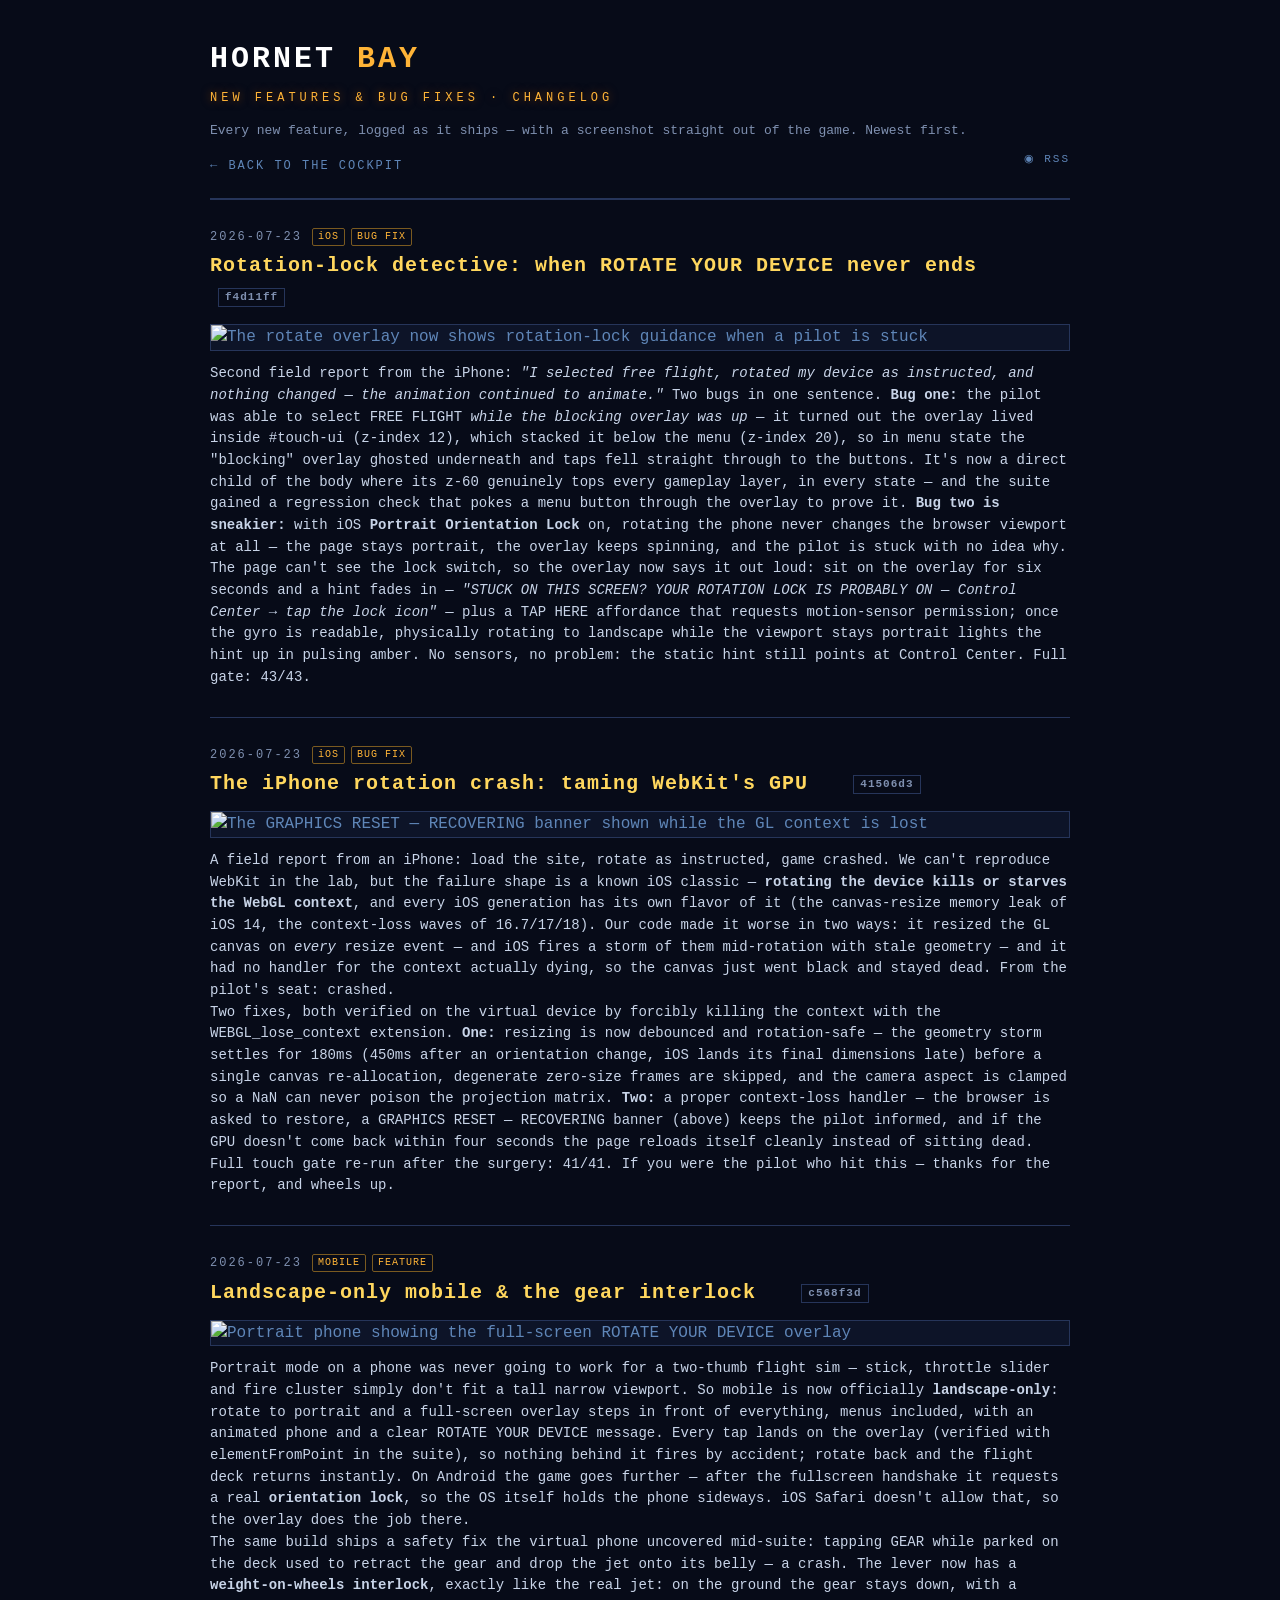
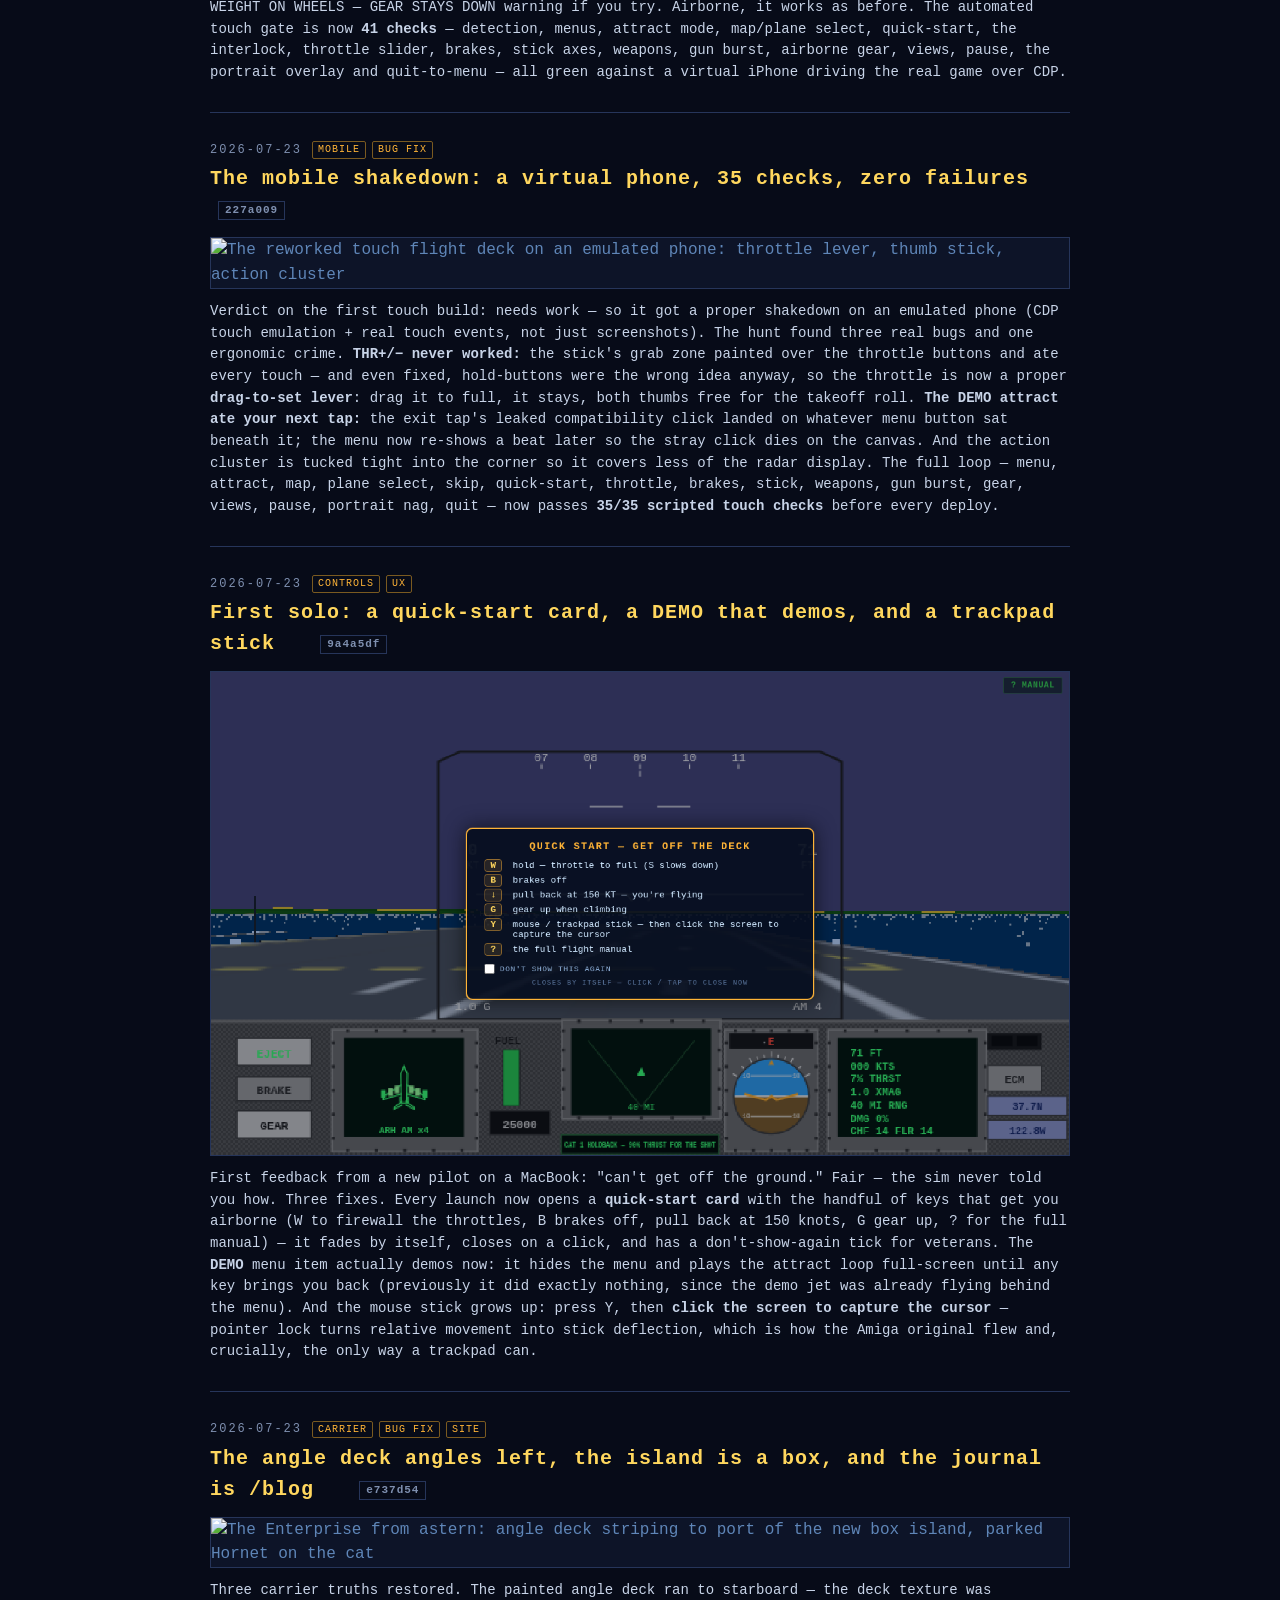
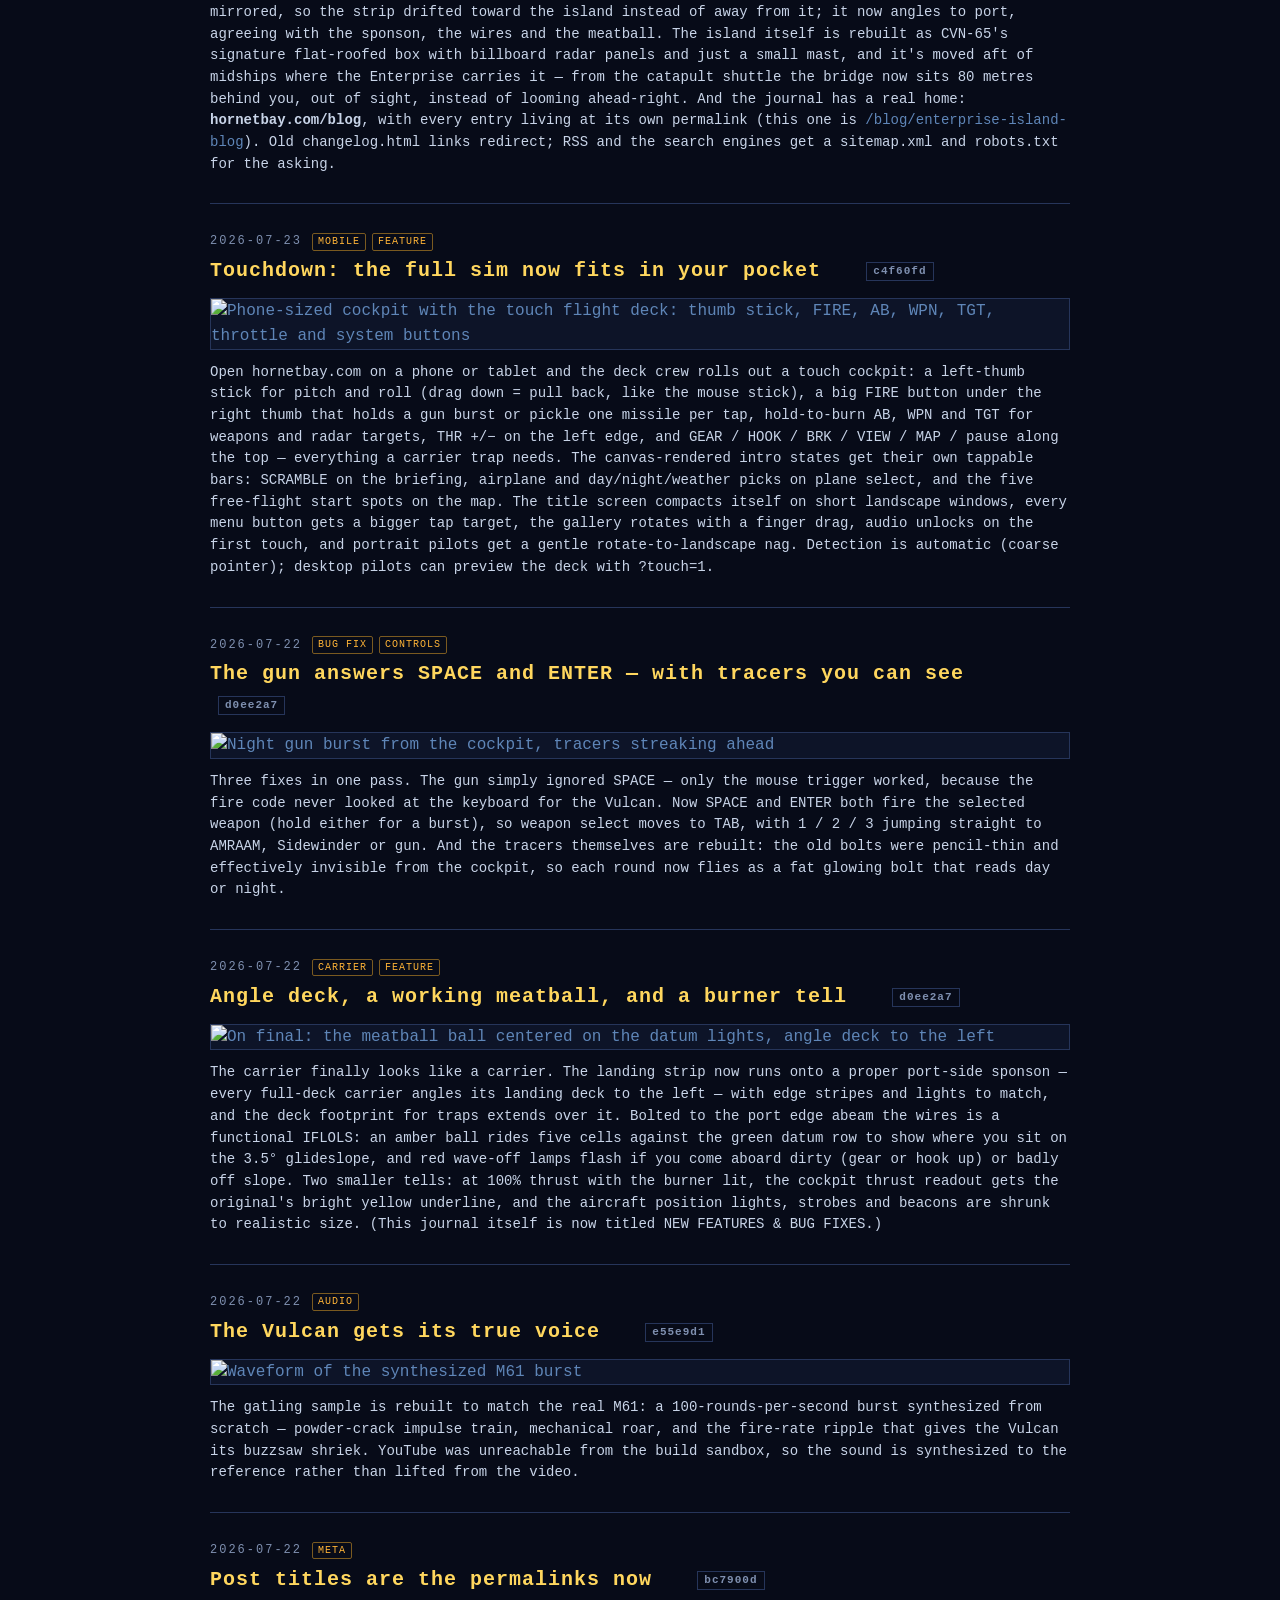
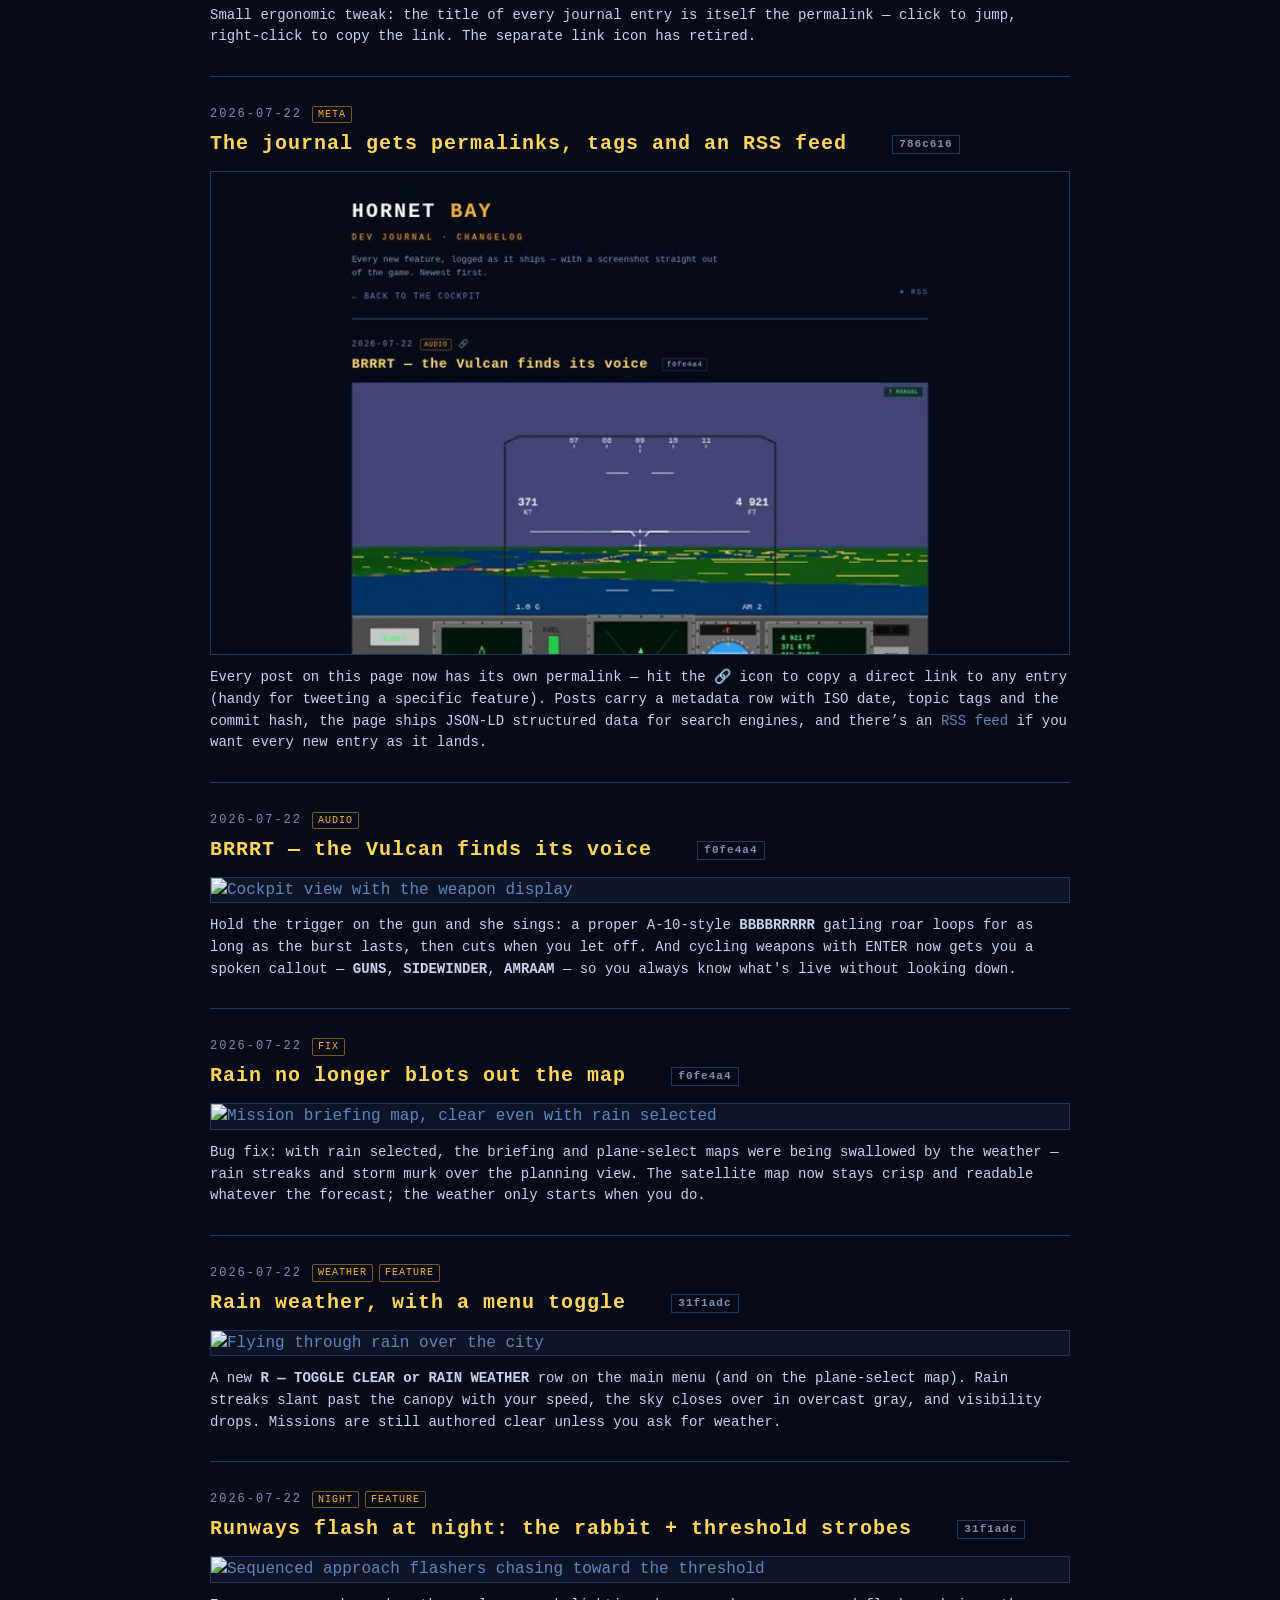
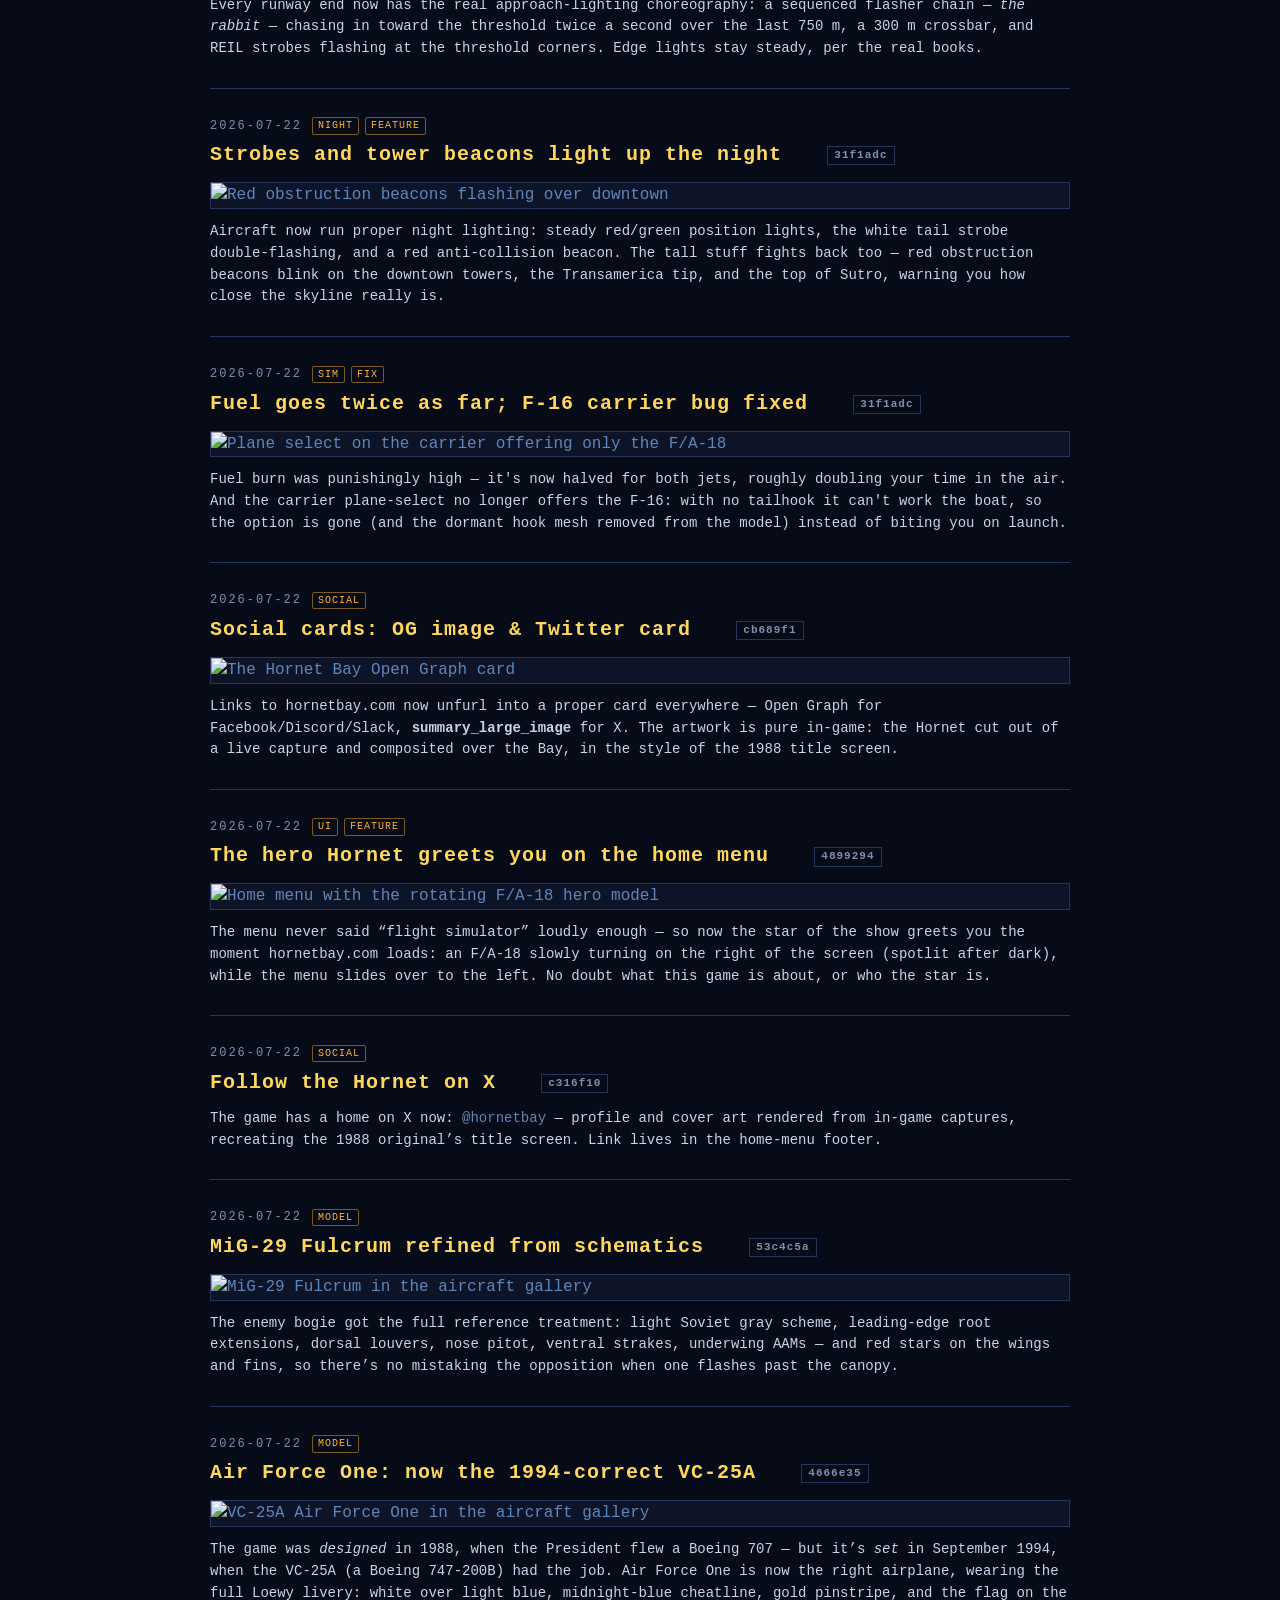
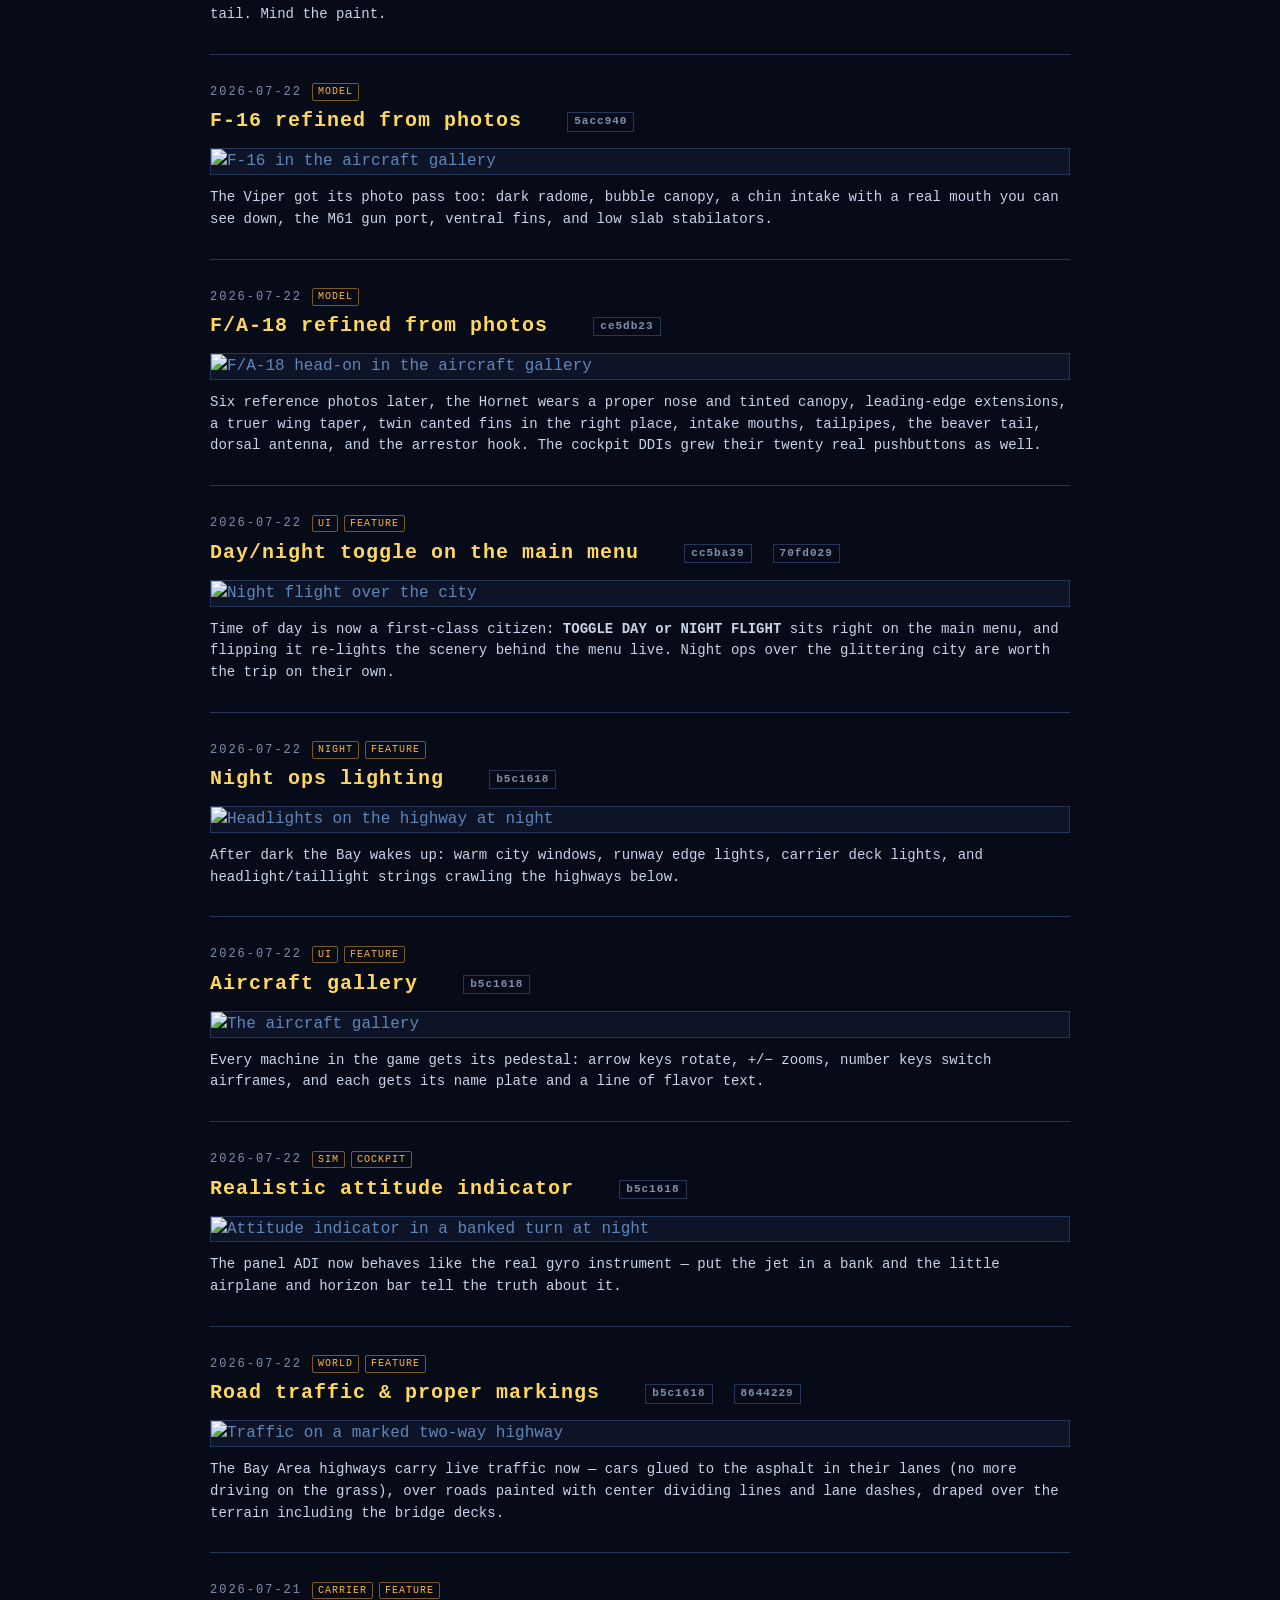
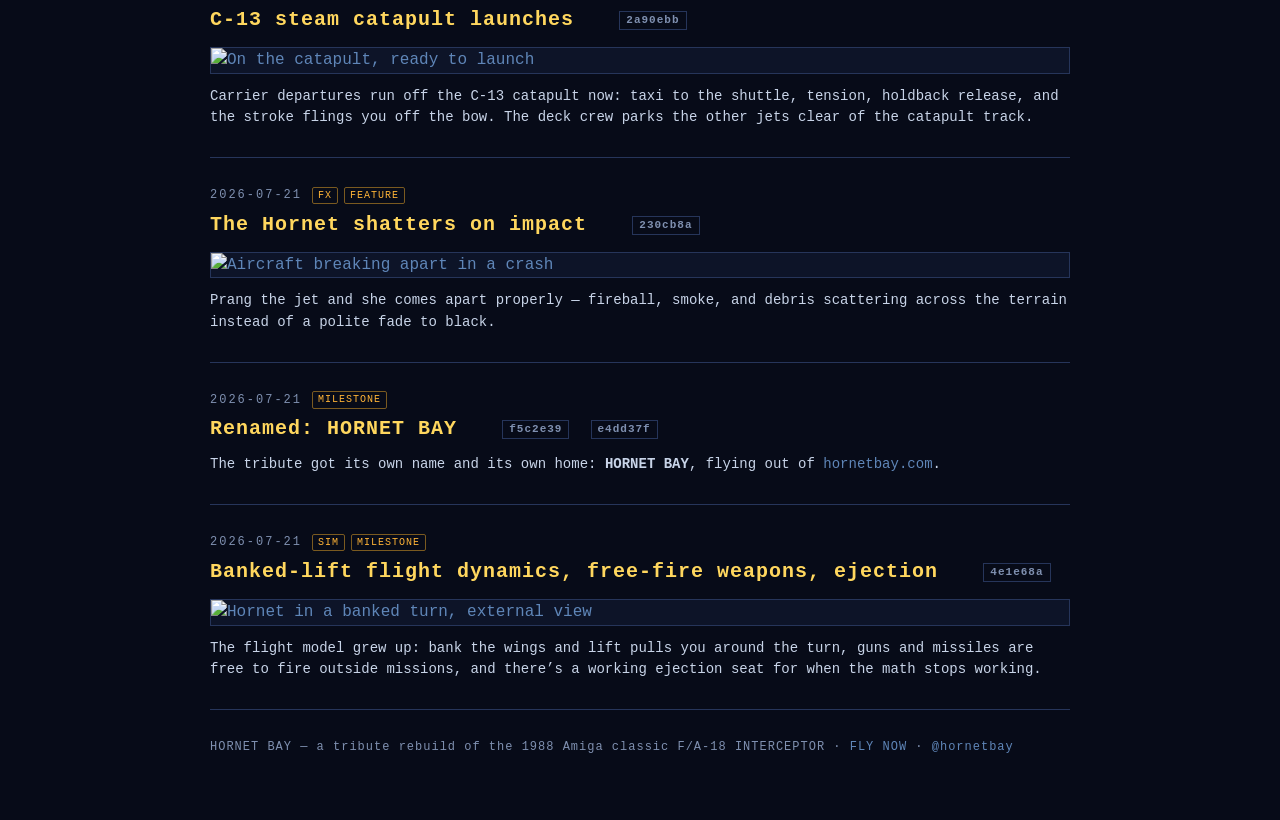
==== commit 3aa8ec9e: "Journal #34: rotation-lock detective; sitemap 36 urls" ====
--- a/blog/index.html
+++ b/blog/index.html
@@ -66,7 +66,7 @@
     background: var(--card);
   }
   .shot img { display: block; width: 100%; height: auto; image-rendering: auto; }
-  p { font-size: 14px; max-width: 70ch; }
+  p { font-size: 14px; max-width: 100%; }
   .hash {
     display: inline-block; margin-left: 8px; font-size: 11px; color: var(--ink-dim);
     border: 1px solid var(--line); padding: 0 6px; vertical-align: 2px;
@@ -98,6 +98,58 @@
   "url": "https://hornetbay.com/blog",
   "description": "Every new feature in the Hornet Bay rebuild, logged with a screenshot.",
   "blogPost": [
+    {
+      "@type": "BlogPosting",
+      "headline": "Rotation-lock detective: when ROTATE YOUR DEVICE never ends PENDING",
+      "datePublished": "2026-07-23",
+      "url": "https://hornetbay.com/blog/rotation-lock-detective",
+      "wordCount": 249,
+      "author": {
+        "@type": "Organization",
+        "name": "Hornet Bay",
+        "url": "https://hornetbay.com"
+      },
+      "image": "https://hornetbay.com/shots/rotation-lock-hint.png"
+    },
+    {
+      "@type": "BlogPosting",
+      "headline": "The iPhone rotation crash: taming WebKit's GPU 41506d3",
+      "datePublished": "2026-07-23",
+      "url": "https://hornetbay.com/blog/ios-rotation-crash",
+      "wordCount": 116,
+      "author": {
+        "@type": "Organization",
+        "name": "Hornet Bay",
+        "url": "https://hornetbay.com"
+      },
+      "image": "https://hornetbay.com/shots/gl-recovery.png"
+    },
+    {
+      "@type": "BlogPosting",
+      "headline": "Landscape-only mobile & the gear interlock c568f3d",
+      "datePublished": "2026-07-23",
+      "url": "https://hornetbay.com/blog/landscape-lock",
+      "wordCount": 124,
+      "author": {
+        "@type": "Organization",
+        "name": "Hornet Bay",
+        "url": "https://hornetbay.com"
+      },
+      "image": "https://hornetbay.com/shots/landscape-lock.png"
+    },
+    {
+      "@type": "BlogPosting",
+      "headline": "The mobile shakedown: a virtual phone, 35 checks, zero failures 227a009",
+      "datePublished": "2026-07-23",
+      "url": "https://hornetbay.com/blog/touch-shakedown",
+      "wordCount": 174,
+      "author": {
+        "@type": "Organization",
+        "name": "Hornet Bay",
+        "url": "https://hornetbay.com"
+      },
+      "image": "https://hornetbay.com/shots/touch-shakedown.png"
+    },
     {
       "@type": "BlogPosting",
       "headline": "First solo: a quick-start card, a DEMO that demos, and a trackpad stick 9a4a5df",
@@ -498,6 +550,32 @@
   <a class="back" href="/">&larr; BACK TO THE COCKPIT</a>
 </header>
 <main>
+  <article id="rotation-lock-detective">
+    <div class="meta"><time datetime="2026-07-23">2026-07-23</time><span class="tags"><span class="tag">iOS</span><span class="tag">BUG FIX</span></span></div>
+    <h2><a class="title-link" href="/blog/rotation-lock-detective">Rotation-lock detective: when ROTATE YOUR DEVICE never ends</a> <span class="hash">f4d11ff</span></h2>
+    <a class="shot" href="/shots/rotation-lock-hint.png"><img src="/shots/rotation-lock-hint.png" alt="The rotate overlay now shows rotation-lock guidance when a pilot is stuck" loading="lazy"></a>
+    <p>Second field report from the iPhone: <i>"I selected free flight, rotated my device as instructed, and nothing changed — the animation continued to animate."</i> Two bugs in one sentence. <b>Bug one:</b> the pilot was able to select FREE FLIGHT <i>while the blocking overlay was up</i> — it turned out the overlay lived inside #touch-ui (z-index 12), which stacked it below the menu (z-index 20), so in menu state the "blocking" overlay ghosted underneath and taps fell straight through to the buttons. It's now a direct child of the body where its z-60 genuinely tops every gameplay layer, in every state — and the suite gained a regression check that pokes a menu button through the overlay to prove it. <b>Bug two is sneakier:</b> with iOS <b>Portrait Orientation Lock</b> on, rotating the phone never changes the browser viewport at all — the page stays portrait, the overlay keeps spinning, and the pilot is stuck with no idea why. The page can't see the lock switch, so the overlay now says it out loud: sit on the overlay for six seconds and a hint fades in — <i>"STUCK ON THIS SCREEN? YOUR ROTATION LOCK IS PROBABLY ON — Control Center → tap the lock icon"</i> — plus a TAP HERE affordance that requests motion-sensor permission; once the gyro is readable, physically rotating to landscape while the viewport stays portrait lights the hint up in pulsing amber. No sensors, no problem: the static hint still points at Control Center. Full gate: 43/43.</p>
+  </article>
+  <article id="ios-rotation-crash">
+    <div class="meta"><time datetime="2026-07-23">2026-07-23</time><span class="tags"><span class="tag">iOS</span><span class="tag">BUG FIX</span></span></div>
+    <h2><a class="title-link" href="/blog/ios-rotation-crash">The iPhone rotation crash: taming WebKit's GPU</a> <span class="hash">41506d3</span></h2>
+    <a class="shot" href="/shots/gl-recovery.png"><img src="/shots/gl-recovery.png" alt="The GRAPHICS RESET — RECOVERING banner shown while the GL context is lost" loading="lazy"></a>
+    <p>A field report from an iPhone: load the site, rotate as instructed, game crashed. We can't reproduce WebKit in the lab, but the failure shape is a known iOS classic — <b>rotating the device kills or starves the WebGL context</b>, and every iOS generation has its own flavor of it (the canvas-resize memory leak of iOS 14, the context-loss waves of 16.7/17/18). Our code made it worse in two ways: it resized the GL canvas on <i>every</i> resize event — and iOS fires a storm of them mid-rotation with stale geometry — and it had no handler for the context actually dying, so the canvas just went black and stayed dead. From the pilot's seat: crashed.</p>
+    <p>Two fixes, both verified on the virtual device by forcibly killing the context with the WEBGL_lose_context extension. <b>One:</b> resizing is now debounced and rotation-safe — the geometry storm settles for 180ms (450ms after an orientation change, iOS lands its final dimensions late) before a single canvas re-allocation, degenerate zero-size frames are skipped, and the camera aspect is clamped so a NaN can never poison the projection matrix. <b>Two:</b> a proper context-loss handler — the browser is asked to restore, a GRAPHICS RESET — RECOVERING banner (above) keeps the pilot informed, and if the GPU doesn't come back within four seconds the page reloads itself cleanly instead of sitting dead. Full touch gate re-run after the surgery: 41/41. If you were the pilot who hit this — thanks for the report, and wheels up.</p>
+  </article>
+  <article id="landscape-lock">
+    <div class="meta"><time datetime="2026-07-23">2026-07-23</time><span class="tags"><span class="tag">MOBILE</span><span class="tag">FEATURE</span></span></div>
+    <h2><a class="title-link" href="/blog/landscape-lock">Landscape-only mobile &amp; the gear interlock</a> <span class="hash">c568f3d</span></h2>
+    <a class="shot" href="/shots/landscape-lock.png"><img src="/shots/landscape-lock.png" alt="Portrait phone showing the full-screen ROTATE YOUR DEVICE overlay" loading="lazy"></a>
+    <p>Portrait mode on a phone was never going to work for a two-thumb flight sim — stick, throttle slider and fire cluster simply don't fit a tall narrow viewport. So mobile is now officially <b>landscape-only</b>: rotate to portrait and a full-screen overlay steps in front of everything, menus included, with an animated phone and a clear ROTATE YOUR DEVICE message. Every tap lands on the overlay (verified with elementFromPoint in the suite), so nothing behind it fires by accident; rotate back and the flight deck returns instantly. On Android the game goes further — after the fullscreen handshake it requests a real <b>orientation lock</b>, so the OS itself holds the phone sideways. iOS Safari doesn't allow that, so the overlay does the job there.</p>
+    <p>The same build ships a safety fix the virtual phone uncovered mid-suite: tapping GEAR while parked on the deck used to retract the gear and drop the jet onto its belly — a crash. The lever now has a <b>weight-on-wheels interlock</b>, exactly like the real jet: on the ground the gear stays down, with a WEIGHT ON WHEELS — GEAR STAYS DOWN warning if you try. Airborne, it works as before. The automated touch gate is now <b>41 checks</b> — detection, menus, attract mode, map/plane select, quick-start, the interlock, throttle slider, brakes, stick axes, weapons, gun burst, airborne gear, views, pause, the portrait overlay and quit-to-menu — all green against a virtual iPhone driving the real game over CDP.</p>
+  </article>
+  <article id="touch-shakedown">
+    <div class="meta"><time datetime="2026-07-23">2026-07-23</time><span class="tags"><span class="tag">MOBILE</span><span class="tag">BUG FIX</span></span></div>
+    <h2><a class="title-link" href="/blog/touch-shakedown">The mobile shakedown: a virtual phone, 35 checks, zero failures</a> <span class="hash">227a009</span></h2>
+    <a class="shot" href="/shots/touch-shakedown.png"><img src="/shots/touch-shakedown.png" alt="The reworked touch flight deck on an emulated phone: throttle lever, thumb stick, action cluster" loading="lazy"></a>
+    <p>Verdict on the first touch build: needs work — so it got a proper shakedown on an emulated phone (CDP touch emulation + real touch events, not just screenshots). The hunt found three real bugs and one ergonomic crime. <b>THR+/&minus; never worked:</b> the stick's grab zone painted over the throttle buttons and ate every touch — and even fixed, hold-buttons were the wrong idea anyway, so the throttle is now a proper <b>drag-to-set lever</b>: drag it to full, it stays, both thumbs free for the takeoff roll. <b>The DEMO attract ate your next tap:</b> the exit tap's leaked compatibility click landed on whatever menu button sat beneath it; the menu now re-shows a beat later so the stray click dies on the canvas. And the action cluster is tucked tight into the corner so it covers less of the radar display. The full loop — menu, attract, map, plane select, skip, quick-start, throttle, brakes, stick, weapons, gun burst, gear, views, pause, portrait nag, quit — now passes <b>35/35 scripted touch checks</b> before every deploy.</p>
+  </article>
   <article id="quickstart-attract-trackpad">
     <div class="meta"><time datetime="2026-07-23">2026-07-23</time><span class="tags"><span class="tag">CONTROLS</span><span class="tag">UX</span></span></div>
     <h2><a class="title-link" href="/blog/quickstart-attract-trackpad">First solo: a quick-start card, a DEMO that demos, and a trackpad stick</a> <span class="hash">9a4a5df</span></h2>
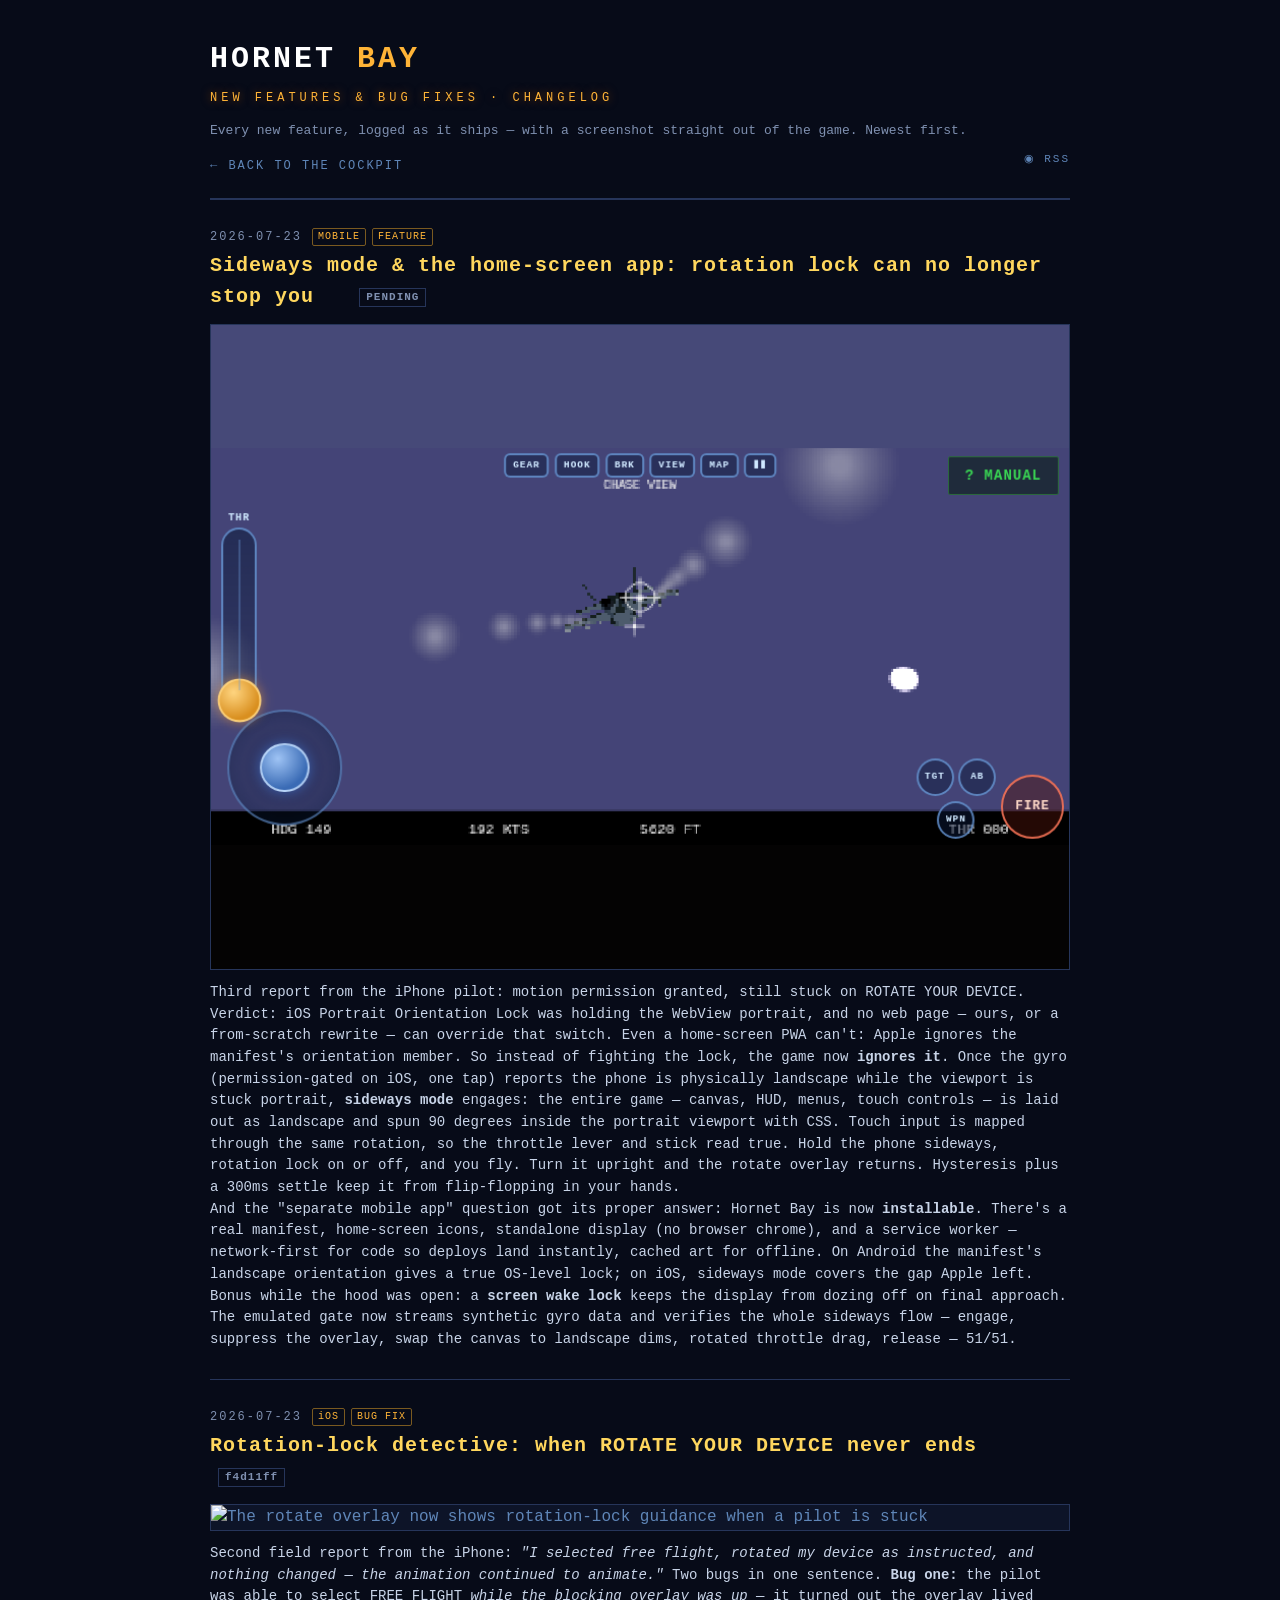
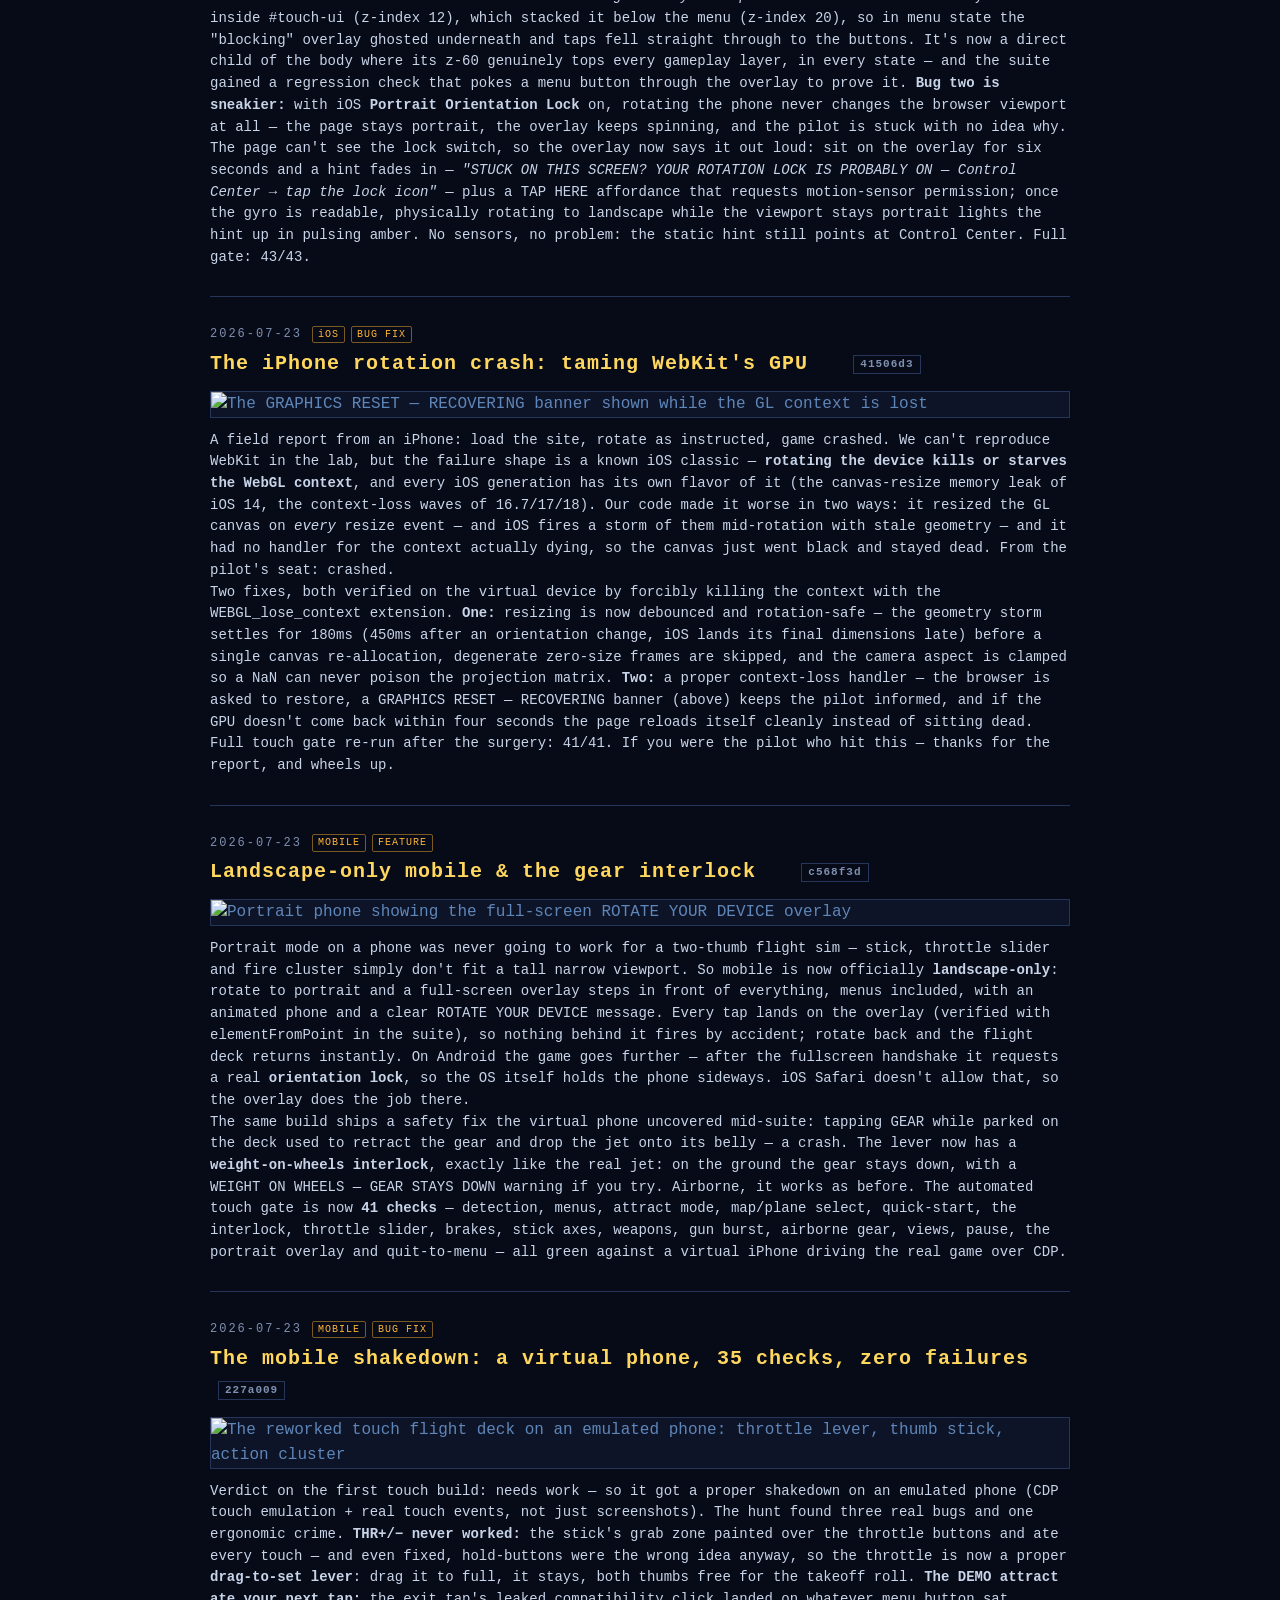
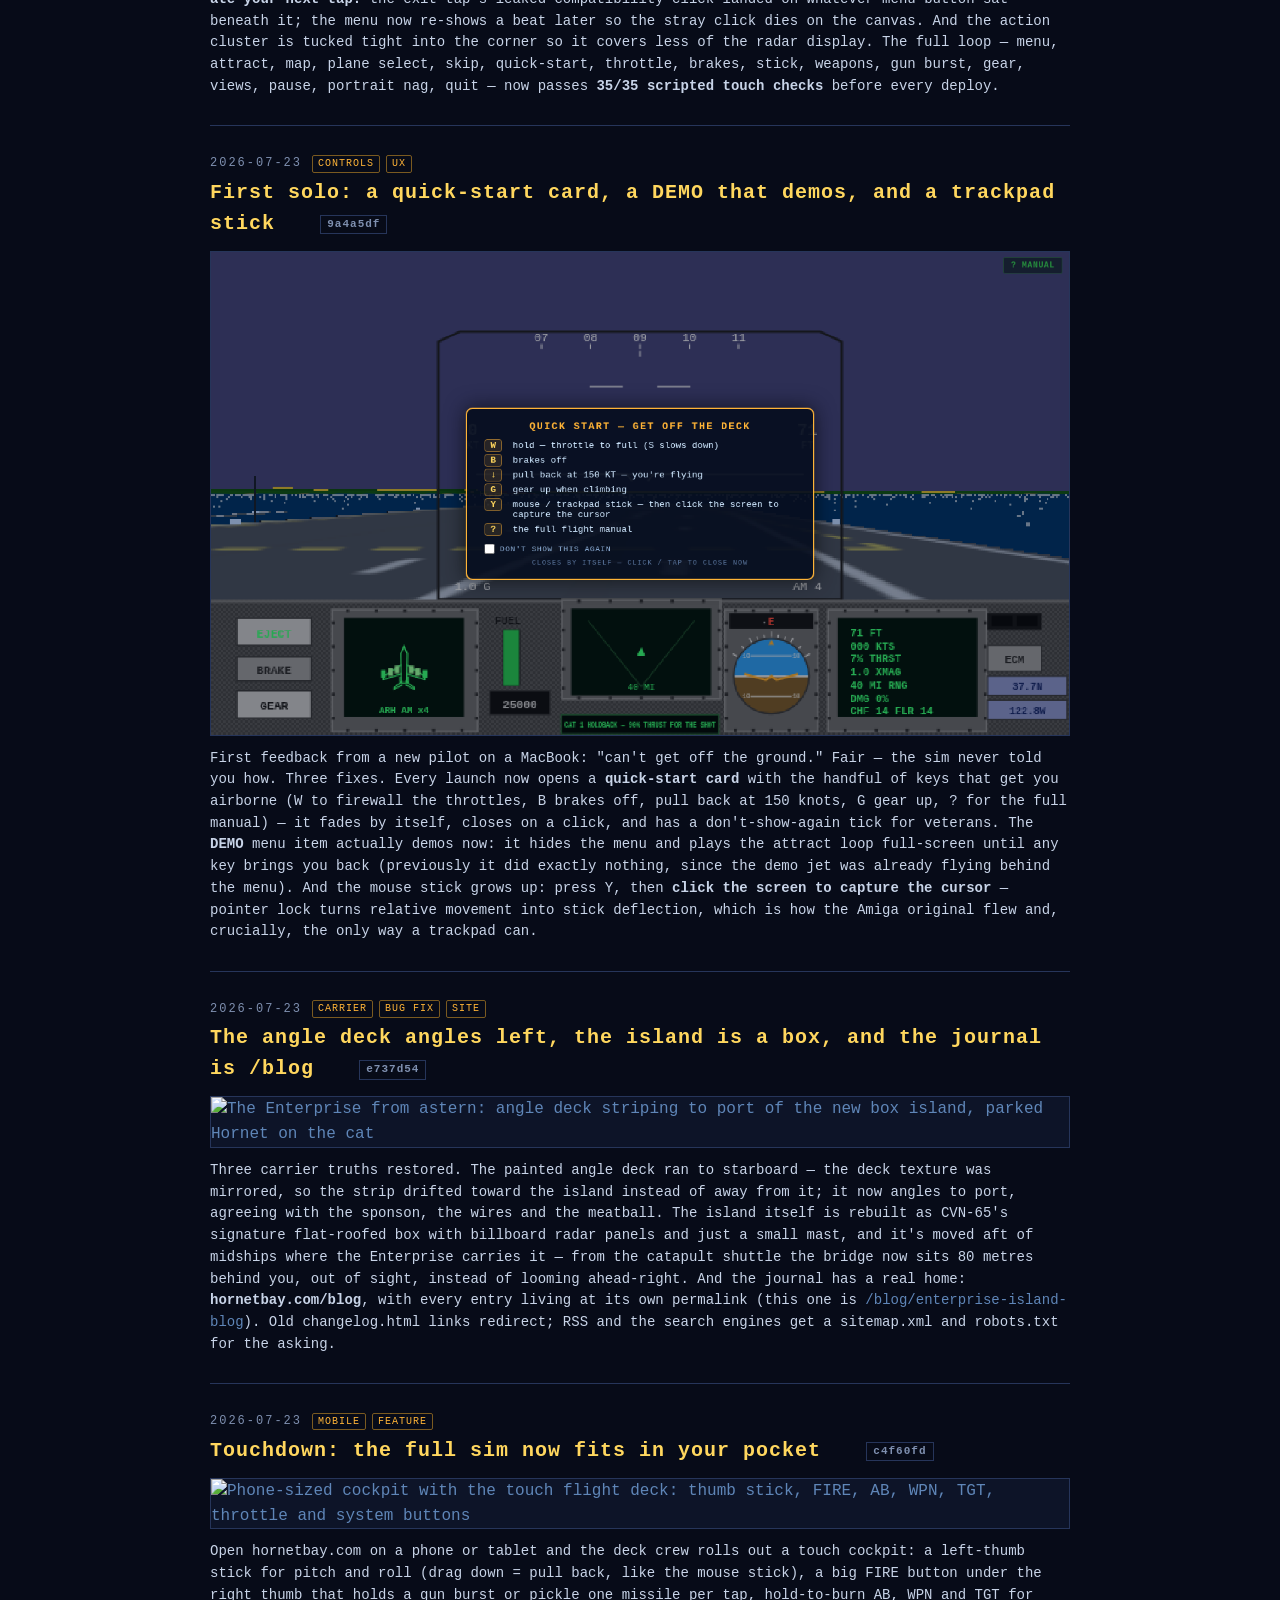
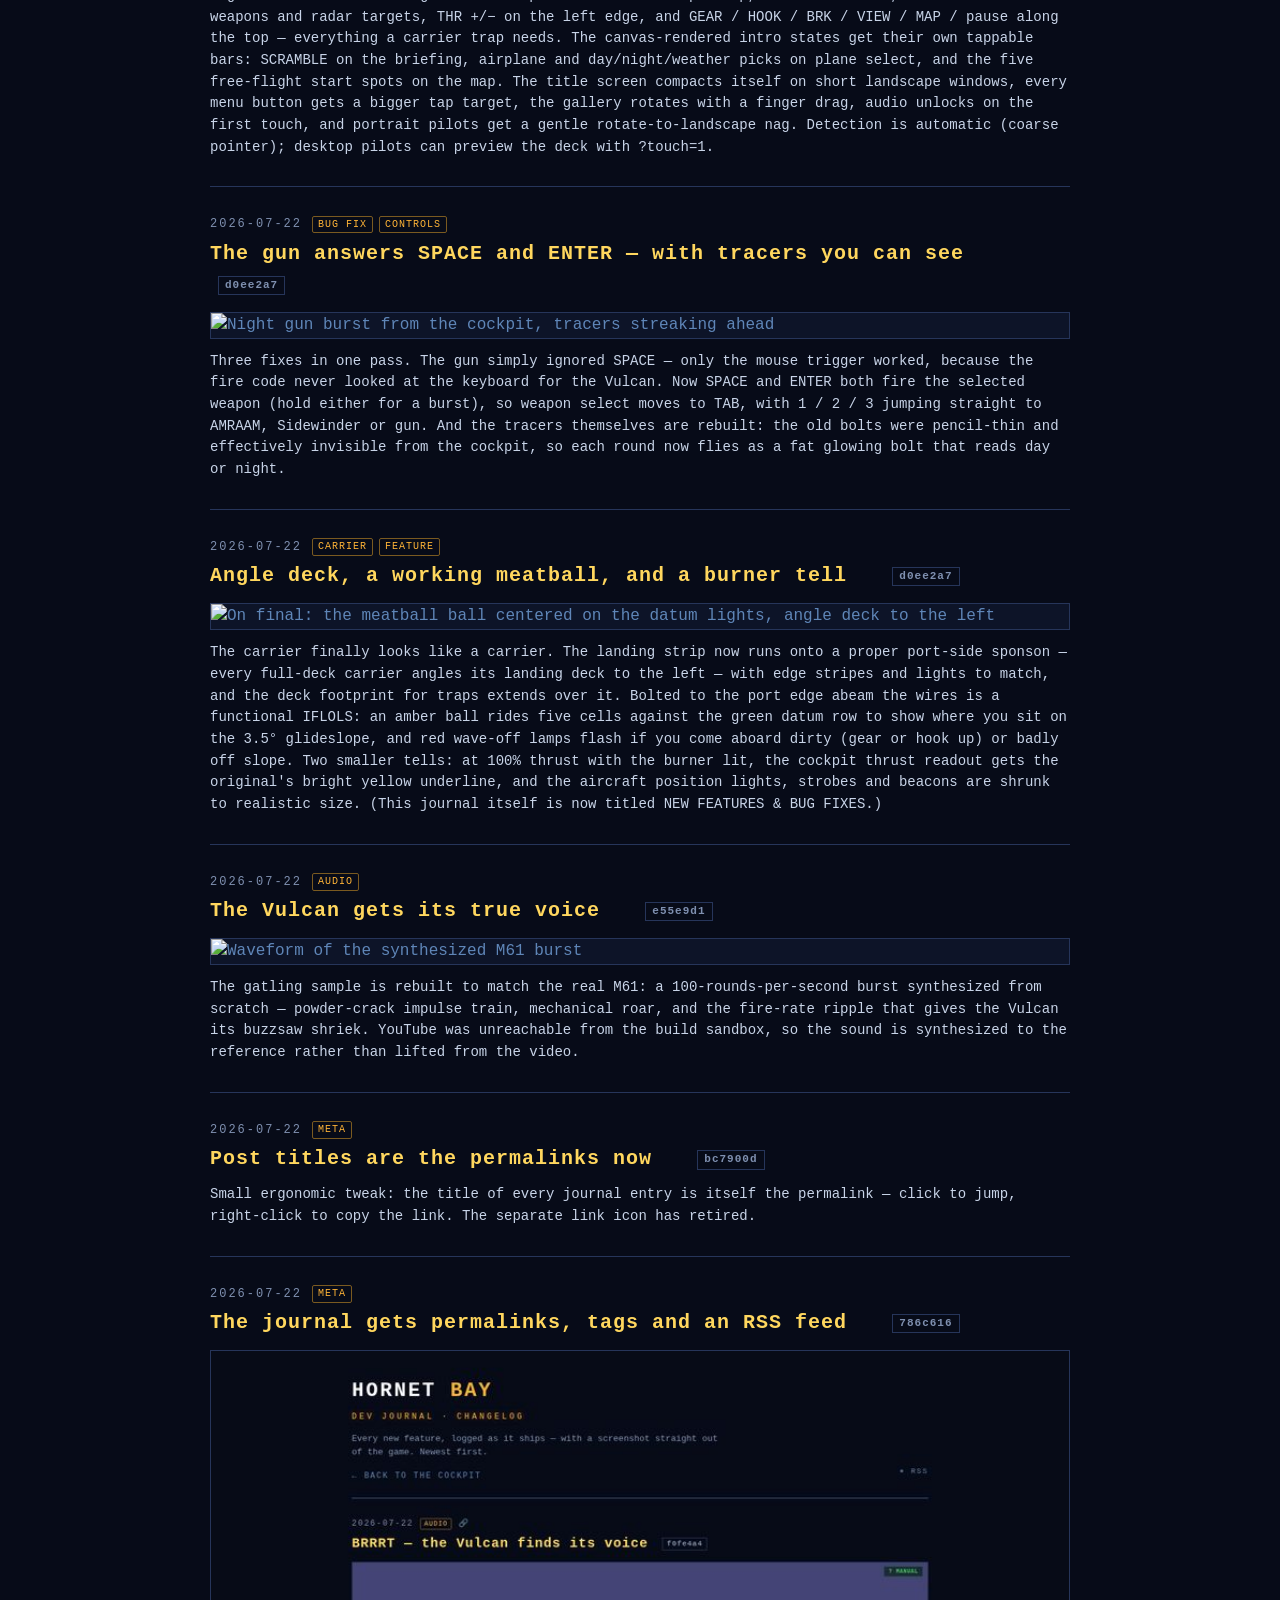
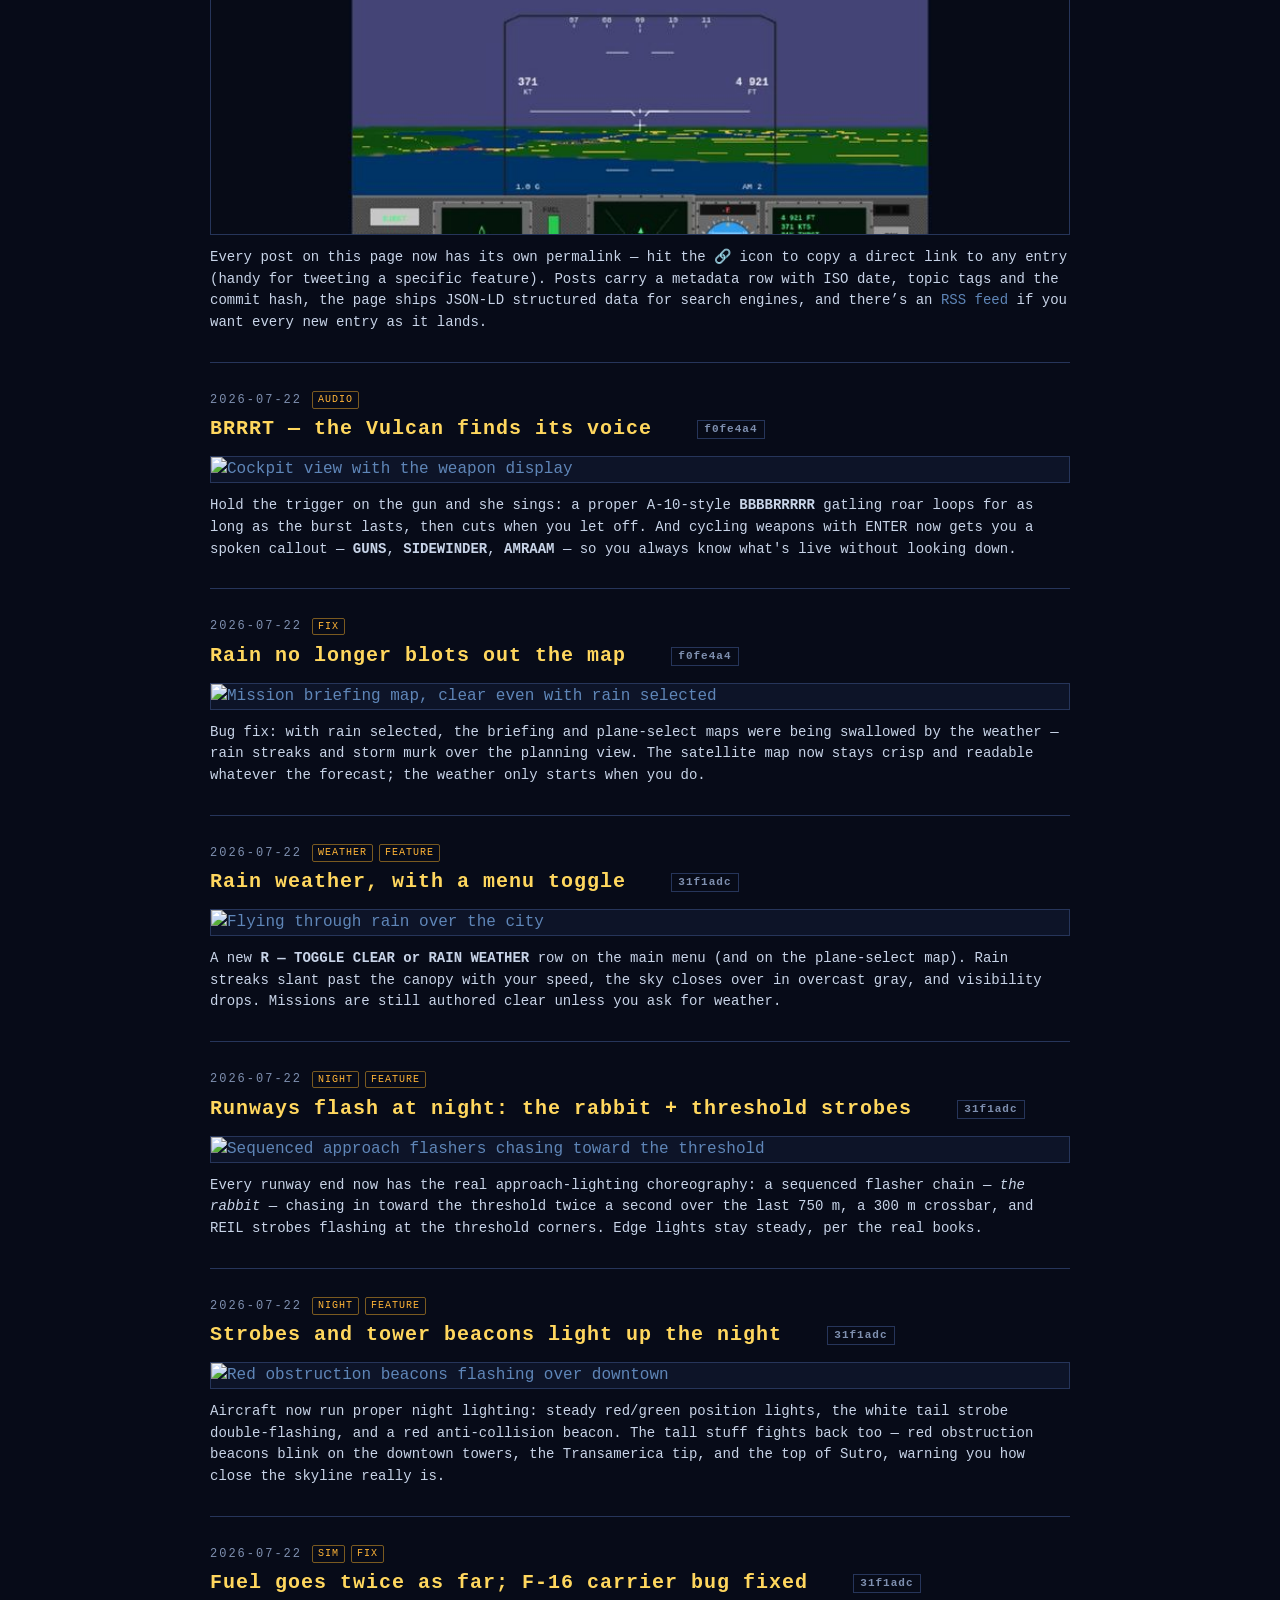
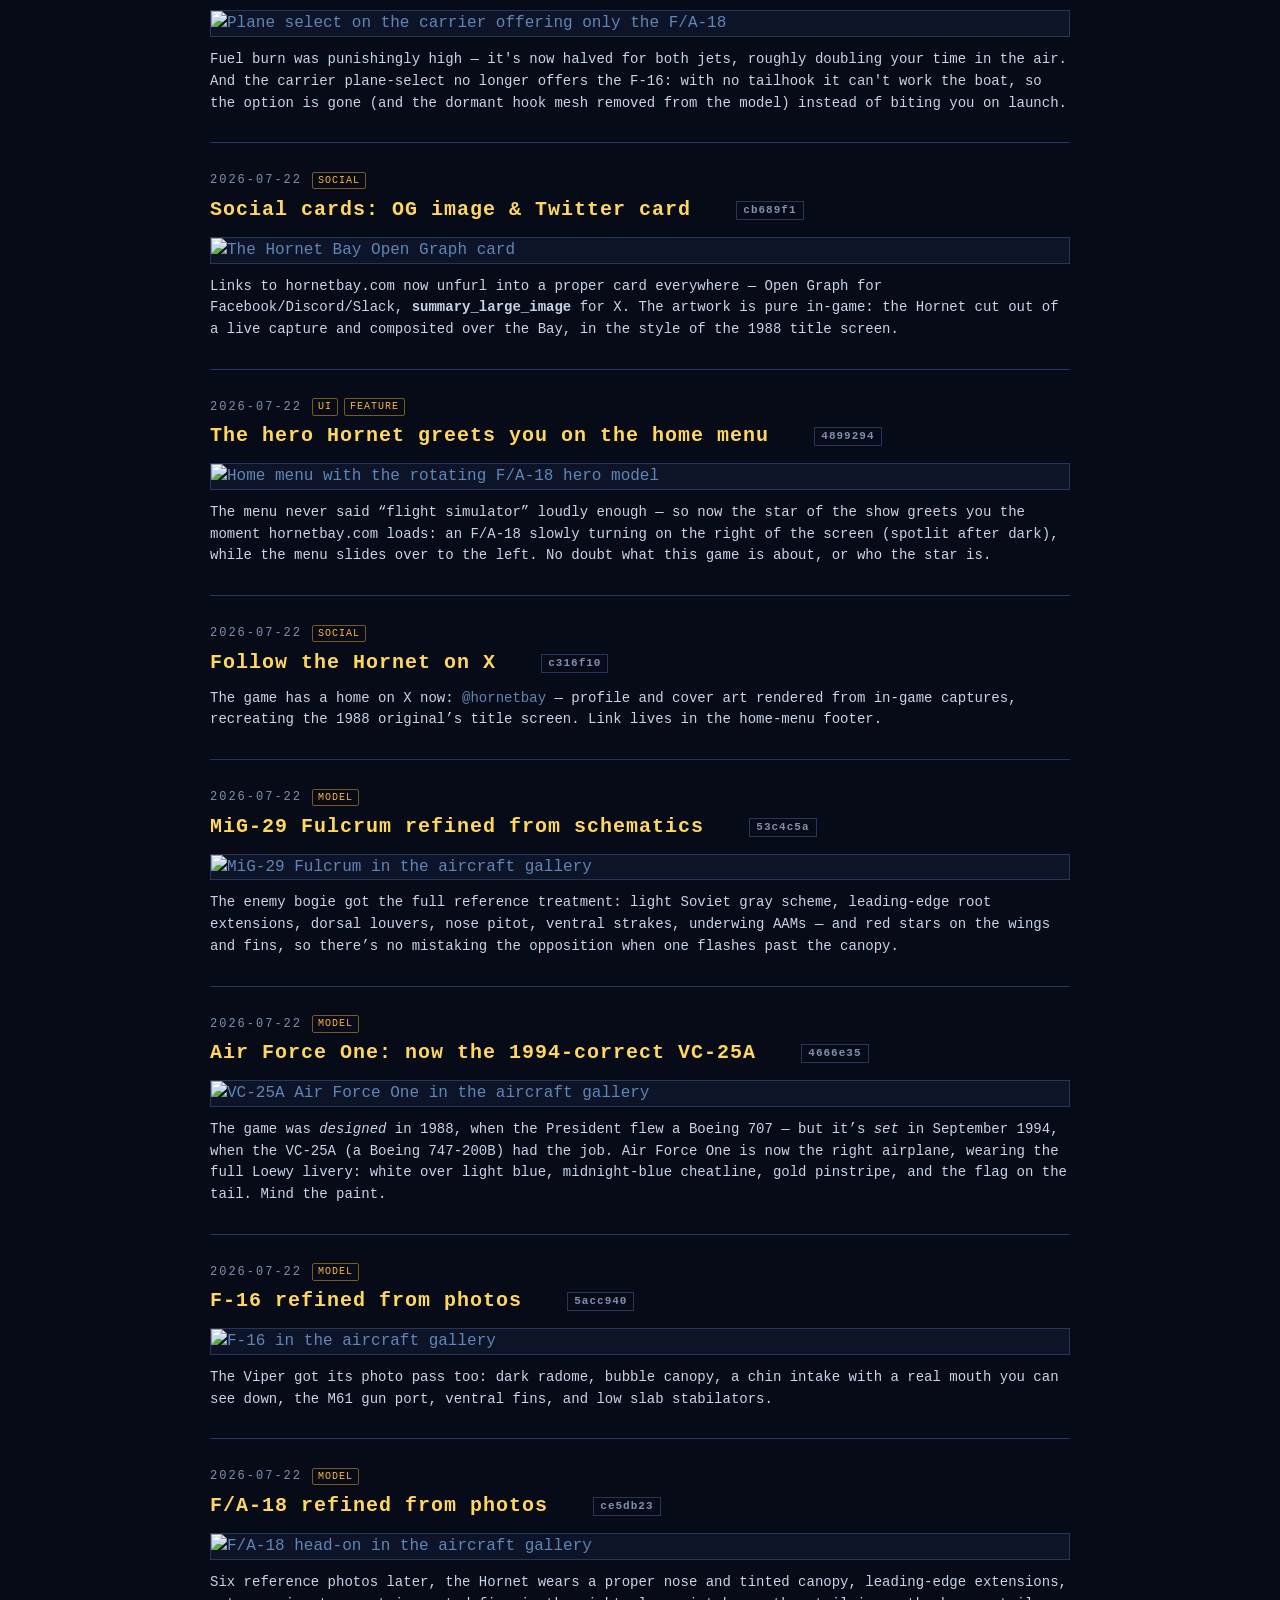
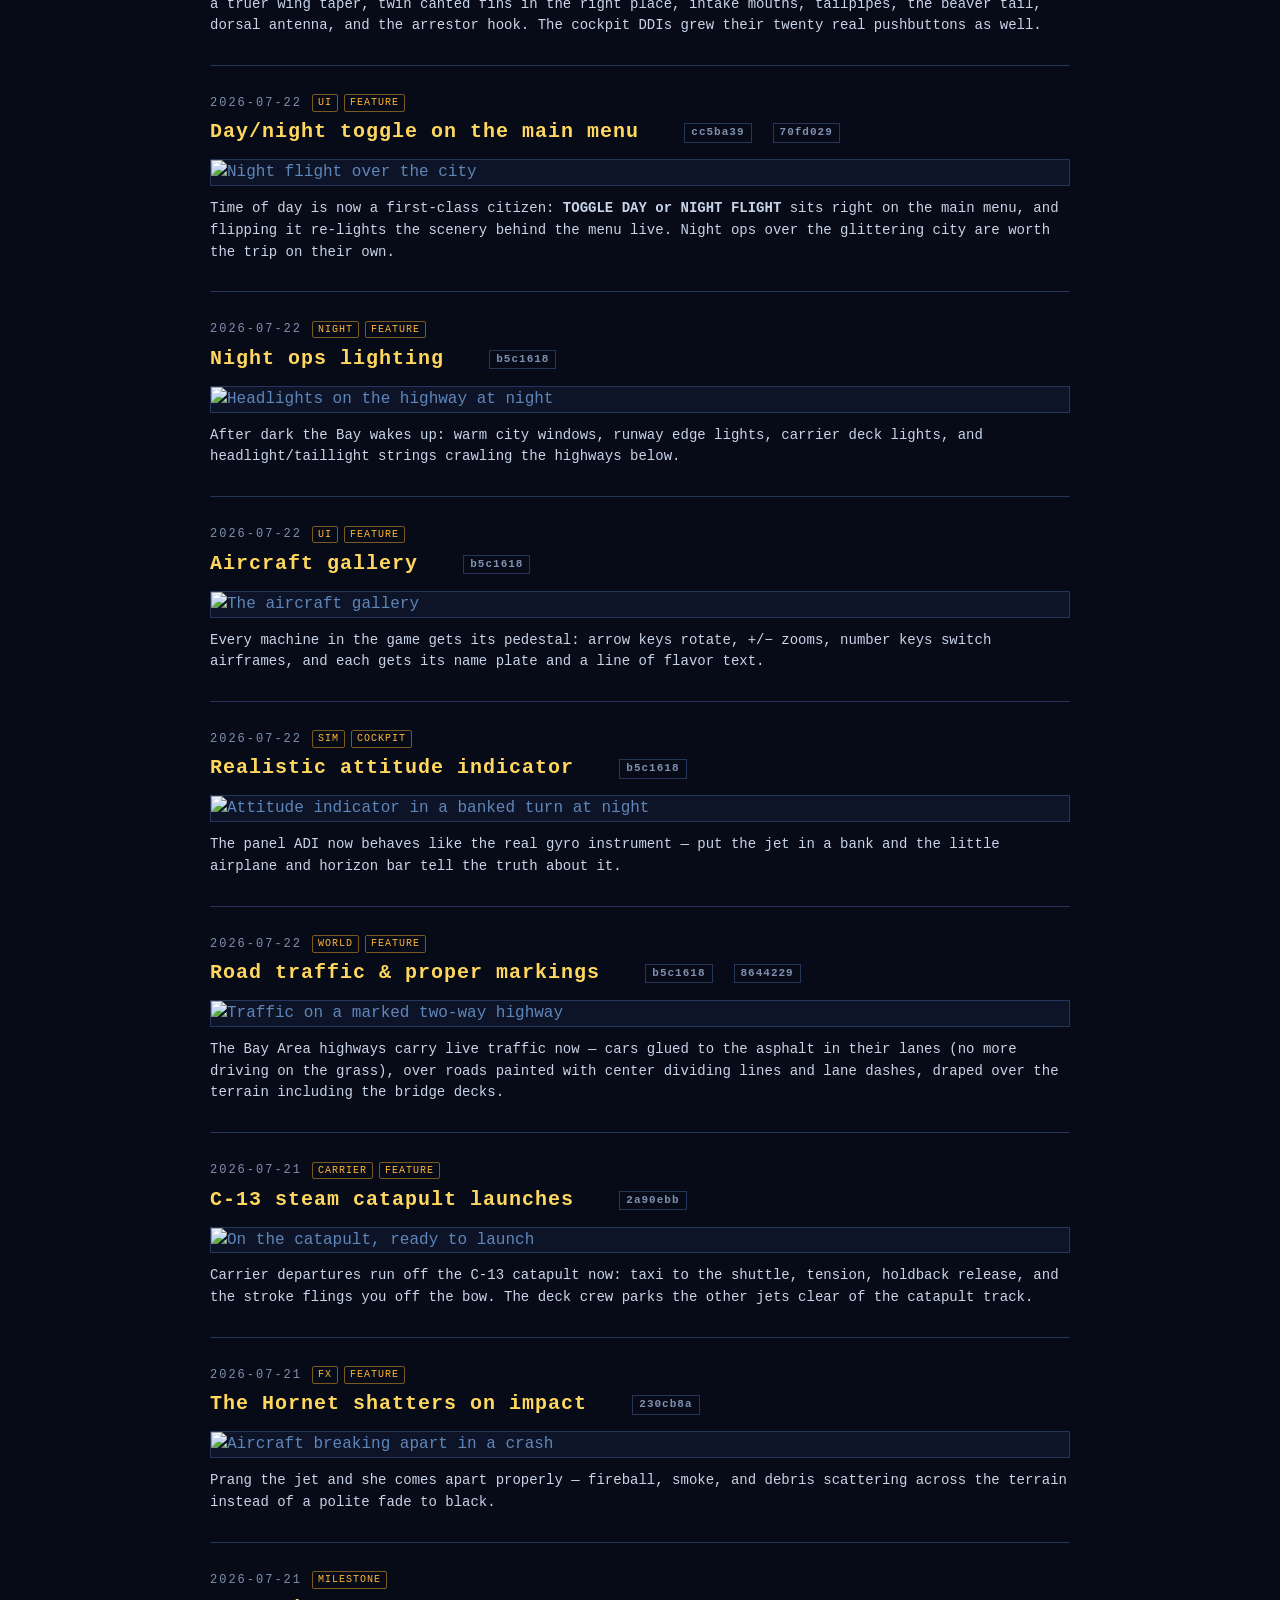
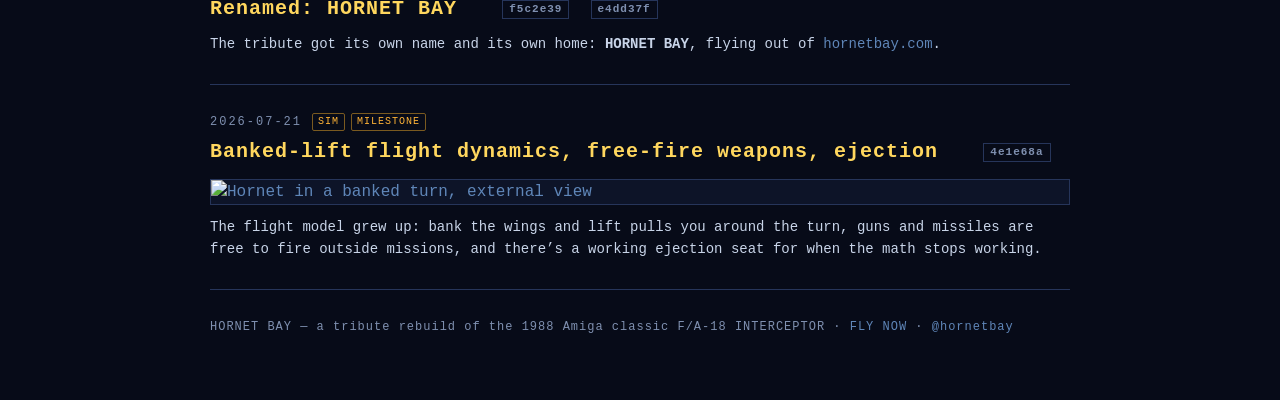
==== commit 29ed27a8: "Sideways mode: gyro-driven 90-degree game rotation beats iOS rotation lock; PWA manifest+icons+servi" ====
--- a/blog/index.html
+++ b/blog/index.html
@@ -100,7 +100,20 @@
   "blogPost": [
     {
       "@type": "BlogPosting",
-      "headline": "Rotation-lock detective: when ROTATE YOUR DEVICE never ends PENDING",
+      "headline": "Sideways mode & the home-screen app: rotation lock can no longer stop you PENDING",
+      "datePublished": "2026-07-23",
+      "url": "https://hornetbay.com/blog/sideways-mode-pwa",
+      "wordCount": 158,
+      "author": {
+        "@type": "Organization",
+        "name": "Hornet Bay",
+        "url": "https://hornetbay.com"
+      },
+      "image": "https://hornetbay.com/shots/sideways-mode.png"
+    },
+    {
+      "@type": "BlogPosting",
+      "headline": "Rotation-lock detective: when ROTATE YOUR DEVICE never ends f4d11ff",
       "datePublished": "2026-07-23",
       "url": "https://hornetbay.com/blog/rotation-lock-detective",
       "wordCount": 249,
@@ -550,6 +563,13 @@
   <a class="back" href="/">&larr; BACK TO THE COCKPIT</a>
 </header>
 <main>
+  <article id="sideways-mode-pwa">
+    <div class="meta"><time datetime="2026-07-23">2026-07-23</time><span class="tags"><span class="tag">MOBILE</span><span class="tag">FEATURE</span></span></div>
+    <h2><a class="title-link" href="/blog/sideways-mode-pwa">Sideways mode &amp; the home-screen app: rotation lock can no longer stop you</a> <span class="hash">PENDING</span></h2>
+    <a class="shot" href="/shots/sideways-mode.png"><img src="/shots/sideways-mode.png" alt="The game running sideways: full landscape layout inside a portrait-locked viewport" loading="lazy"></a>
+    <p>Third report from the iPhone pilot: motion permission granted, still stuck on ROTATE YOUR DEVICE. Verdict: iOS Portrait Orientation Lock was holding the WebView portrait, and no web page — ours, or a from-scratch rewrite — can override that switch. Even a home-screen PWA can't: Apple ignores the manifest's orientation member. So instead of fighting the lock, the game now <b>ignores it</b>. Once the gyro (permission-gated on iOS, one tap) reports the phone is physically landscape while the viewport is stuck portrait, <b>sideways mode</b> engages: the entire game — canvas, HUD, menus, touch controls — is laid out as landscape and spun 90 degrees inside the portrait viewport with CSS. Touch input is mapped through the same rotation, so the throttle lever and stick read true. Hold the phone sideways, rotation lock on or off, and you fly. Turn it upright and the rotate overlay returns. Hysteresis plus a 300ms settle keep it from flip-flopping in your hands.</p>
+    <p>And the "separate mobile app" question got its proper answer: Hornet Bay is now <b>installable</b>. There's a real manifest, home-screen icons, standalone display (no browser chrome), and a service worker — network-first for code so deploys land instantly, cached art for offline. On Android the manifest's landscape orientation gives a true OS-level lock; on iOS, sideways mode covers the gap Apple left. Bonus while the hood was open: a <b>screen wake lock</b> keeps the display from dozing off on final approach. The emulated gate now streams synthetic gyro data and verifies the whole sideways flow — engage, suppress the overlay, swap the canvas to landscape dims, rotated throttle drag, release — 51/51.</p>
+  </article>
   <article id="rotation-lock-detective">
     <div class="meta"><time datetime="2026-07-23">2026-07-23</time><span class="tags"><span class="tag">iOS</span><span class="tag">BUG FIX</span></span></div>
     <h2><a class="title-link" href="/blog/rotation-lock-detective">Rotation-lock detective: when ROTATE YOUR DEVICE never ends</a> <span class="hash">f4d11ff</span></h2>
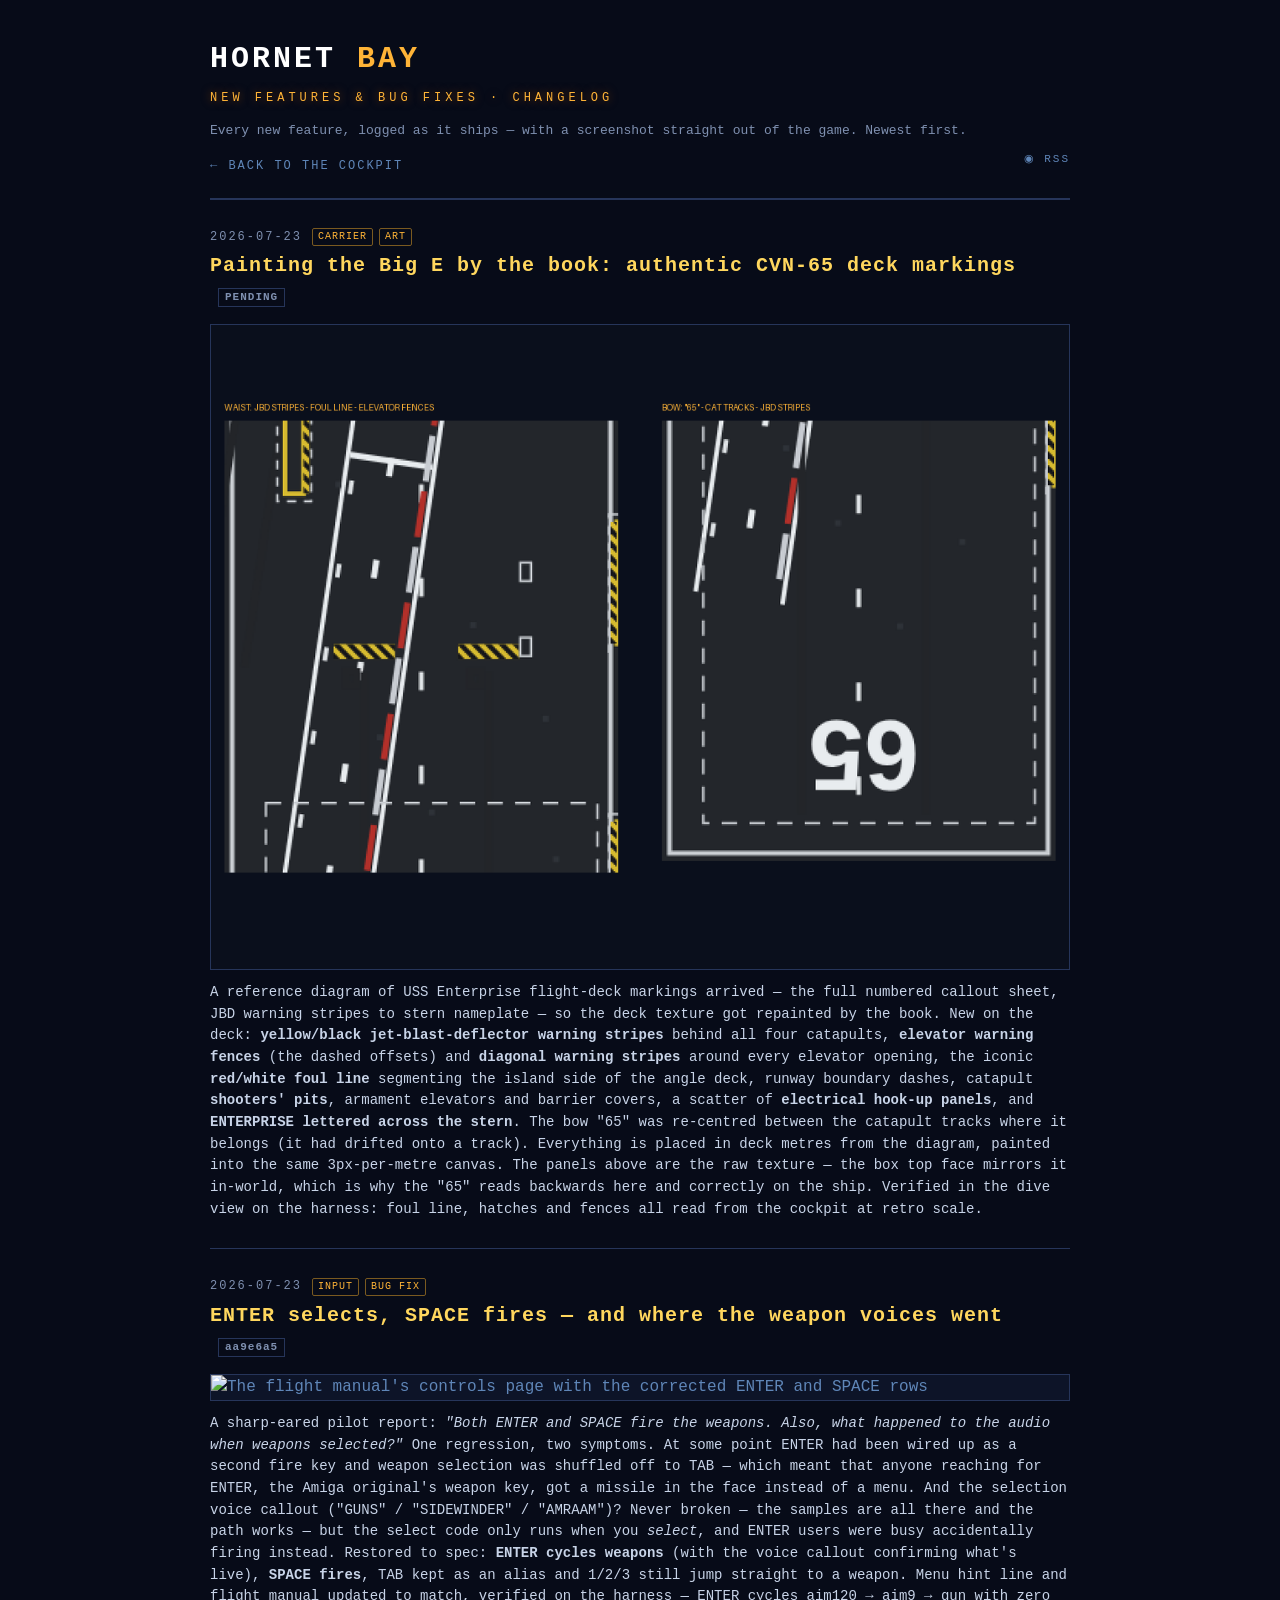
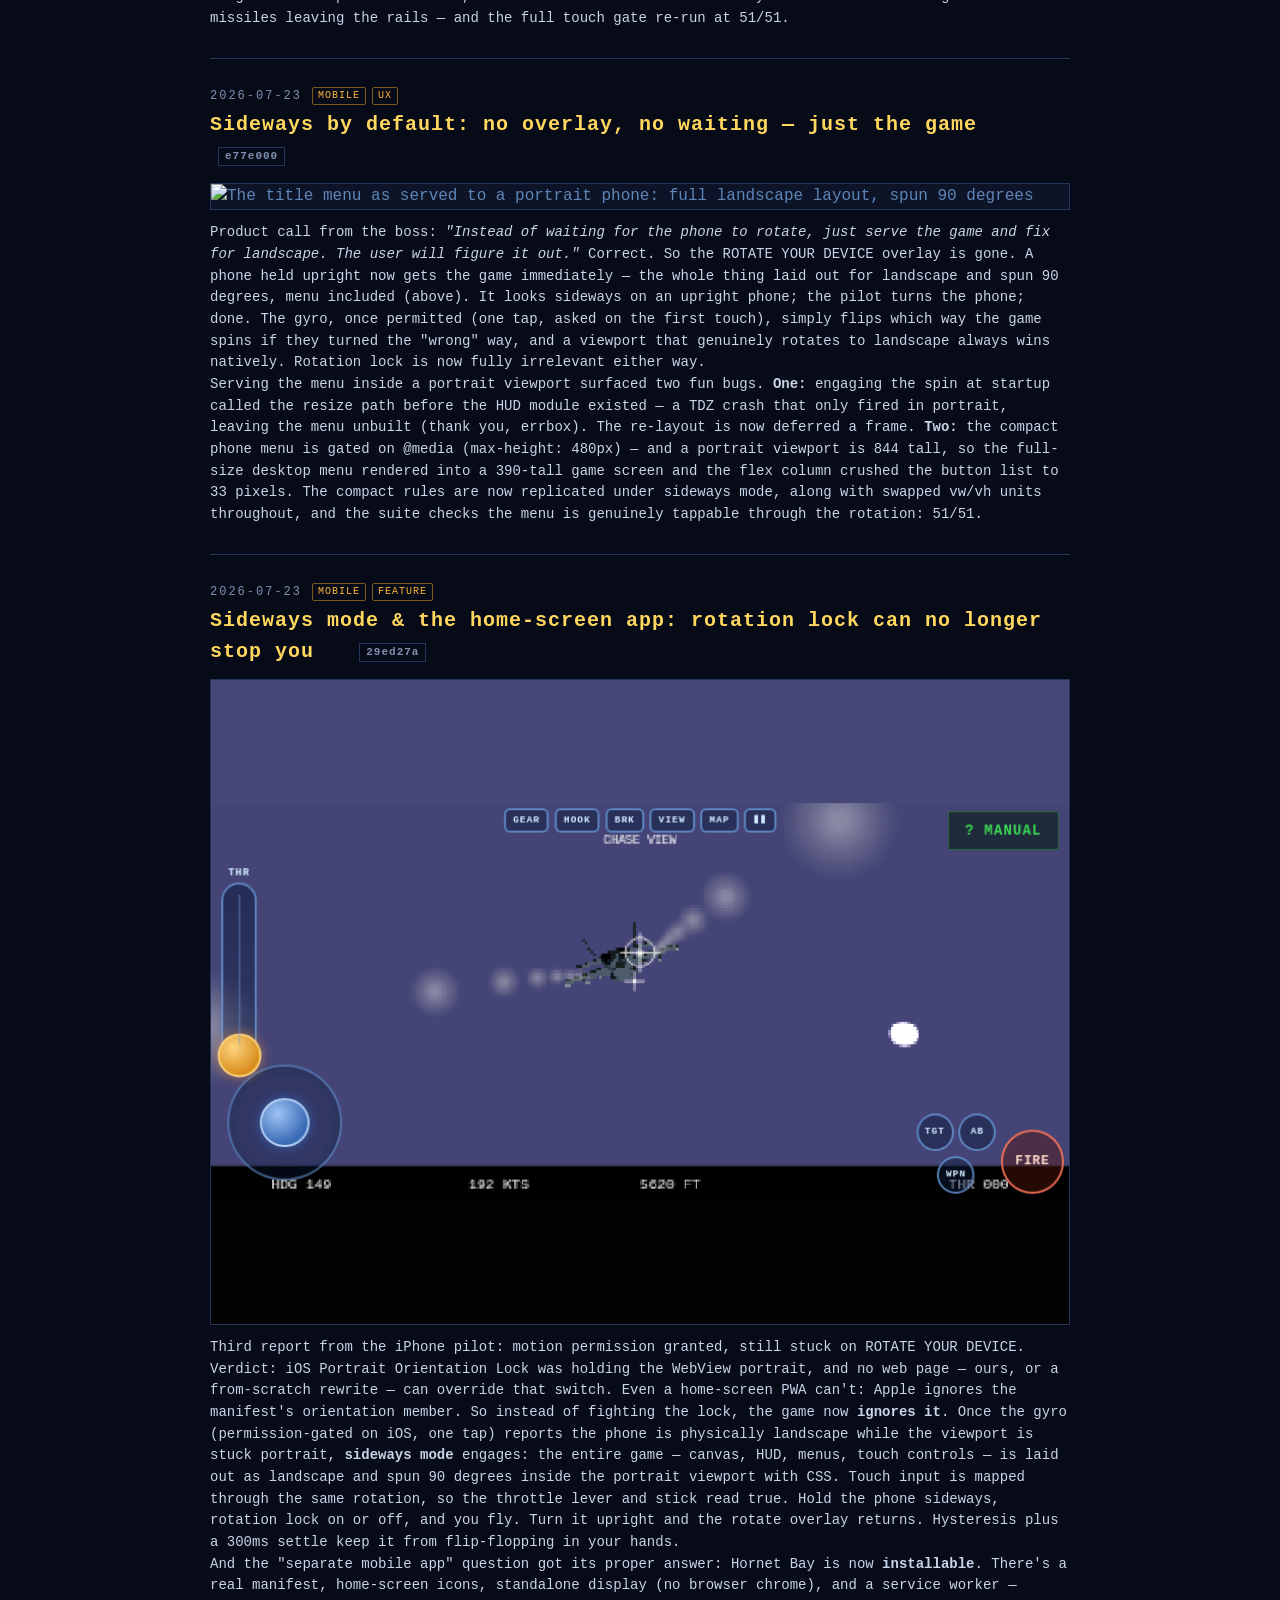
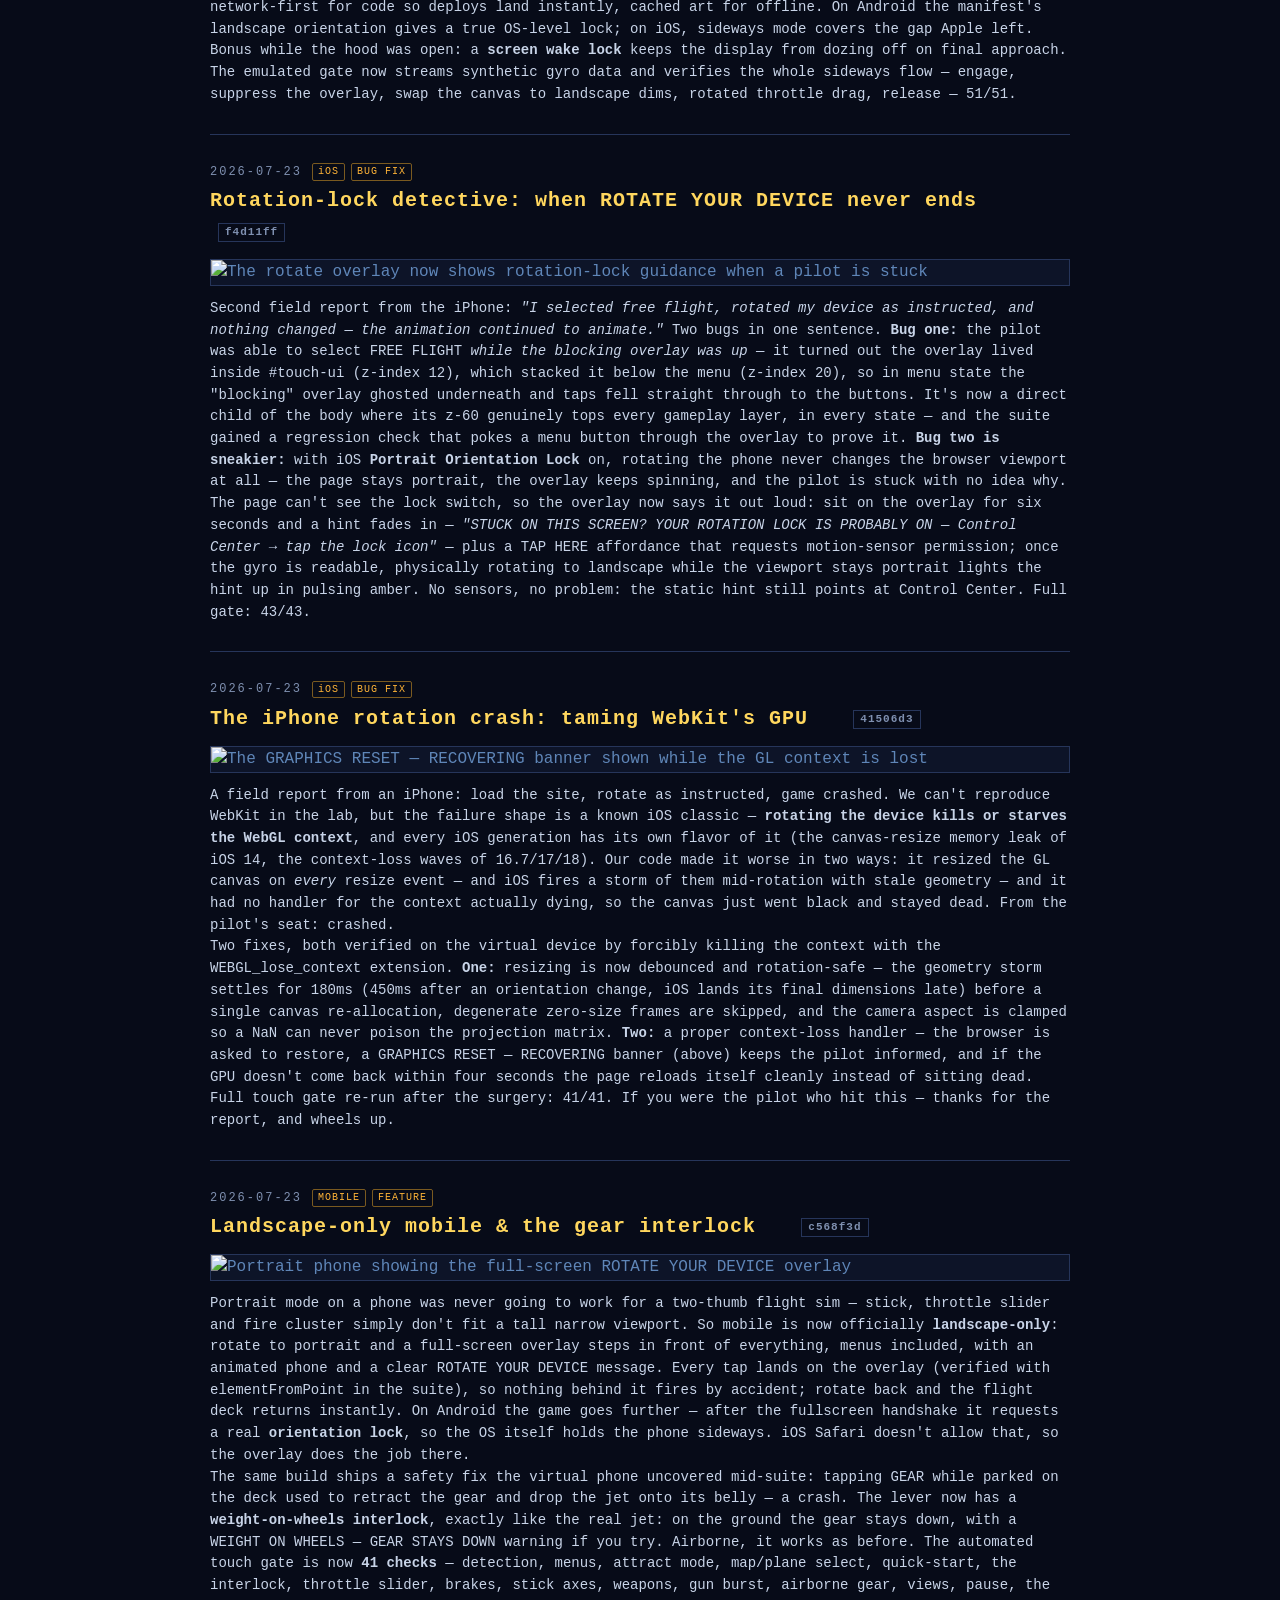
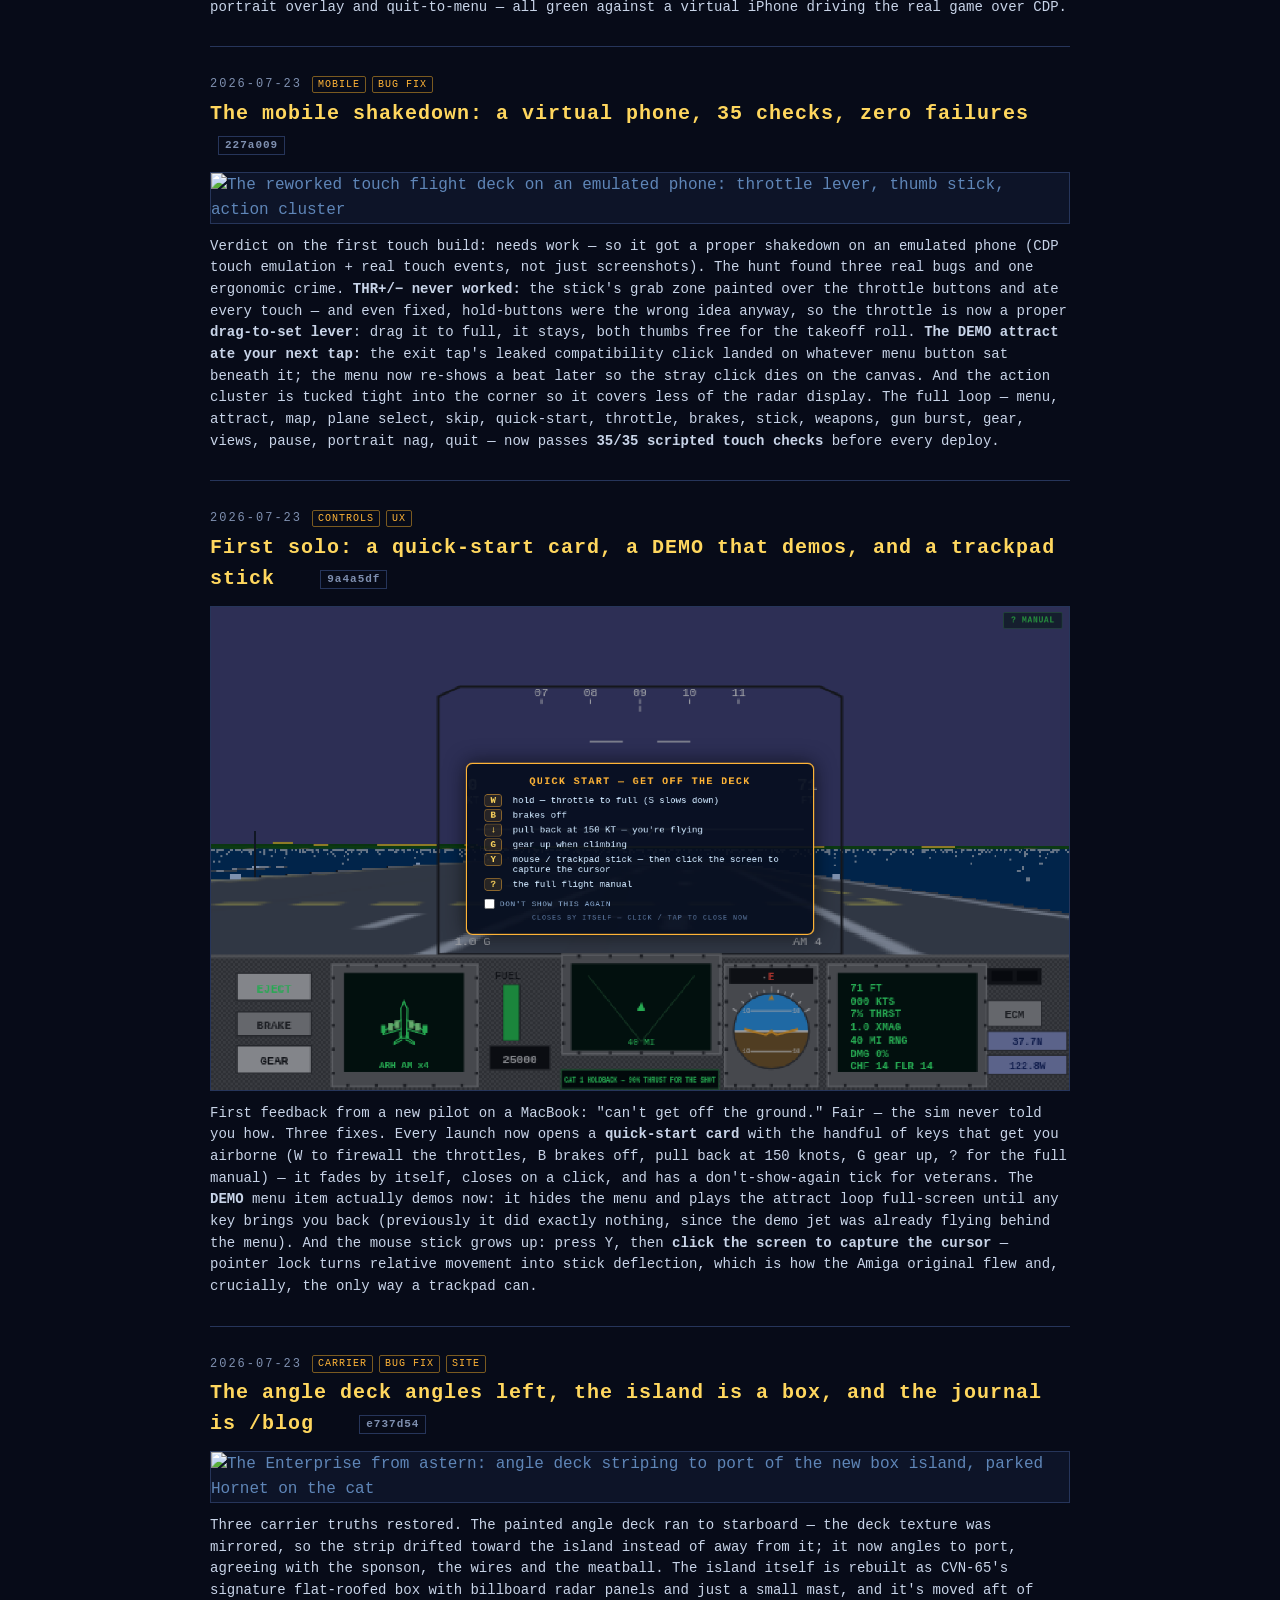
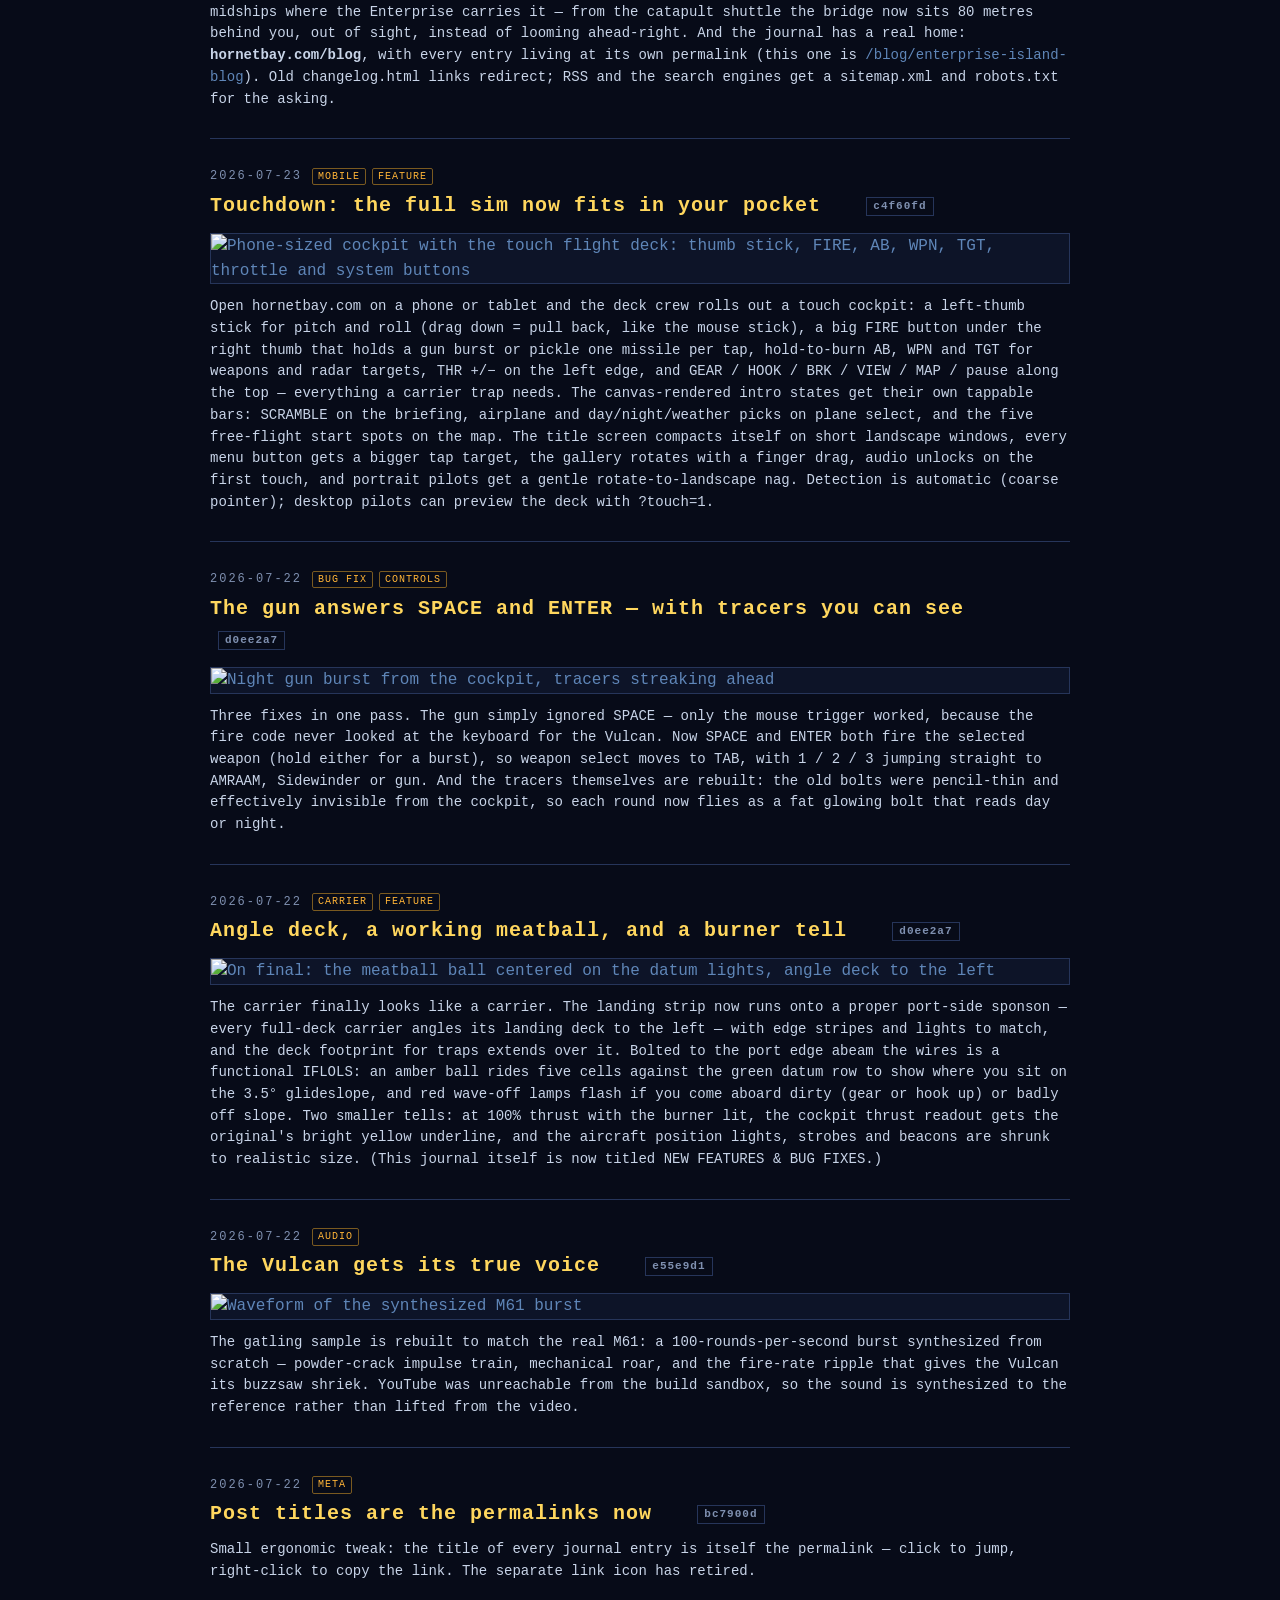
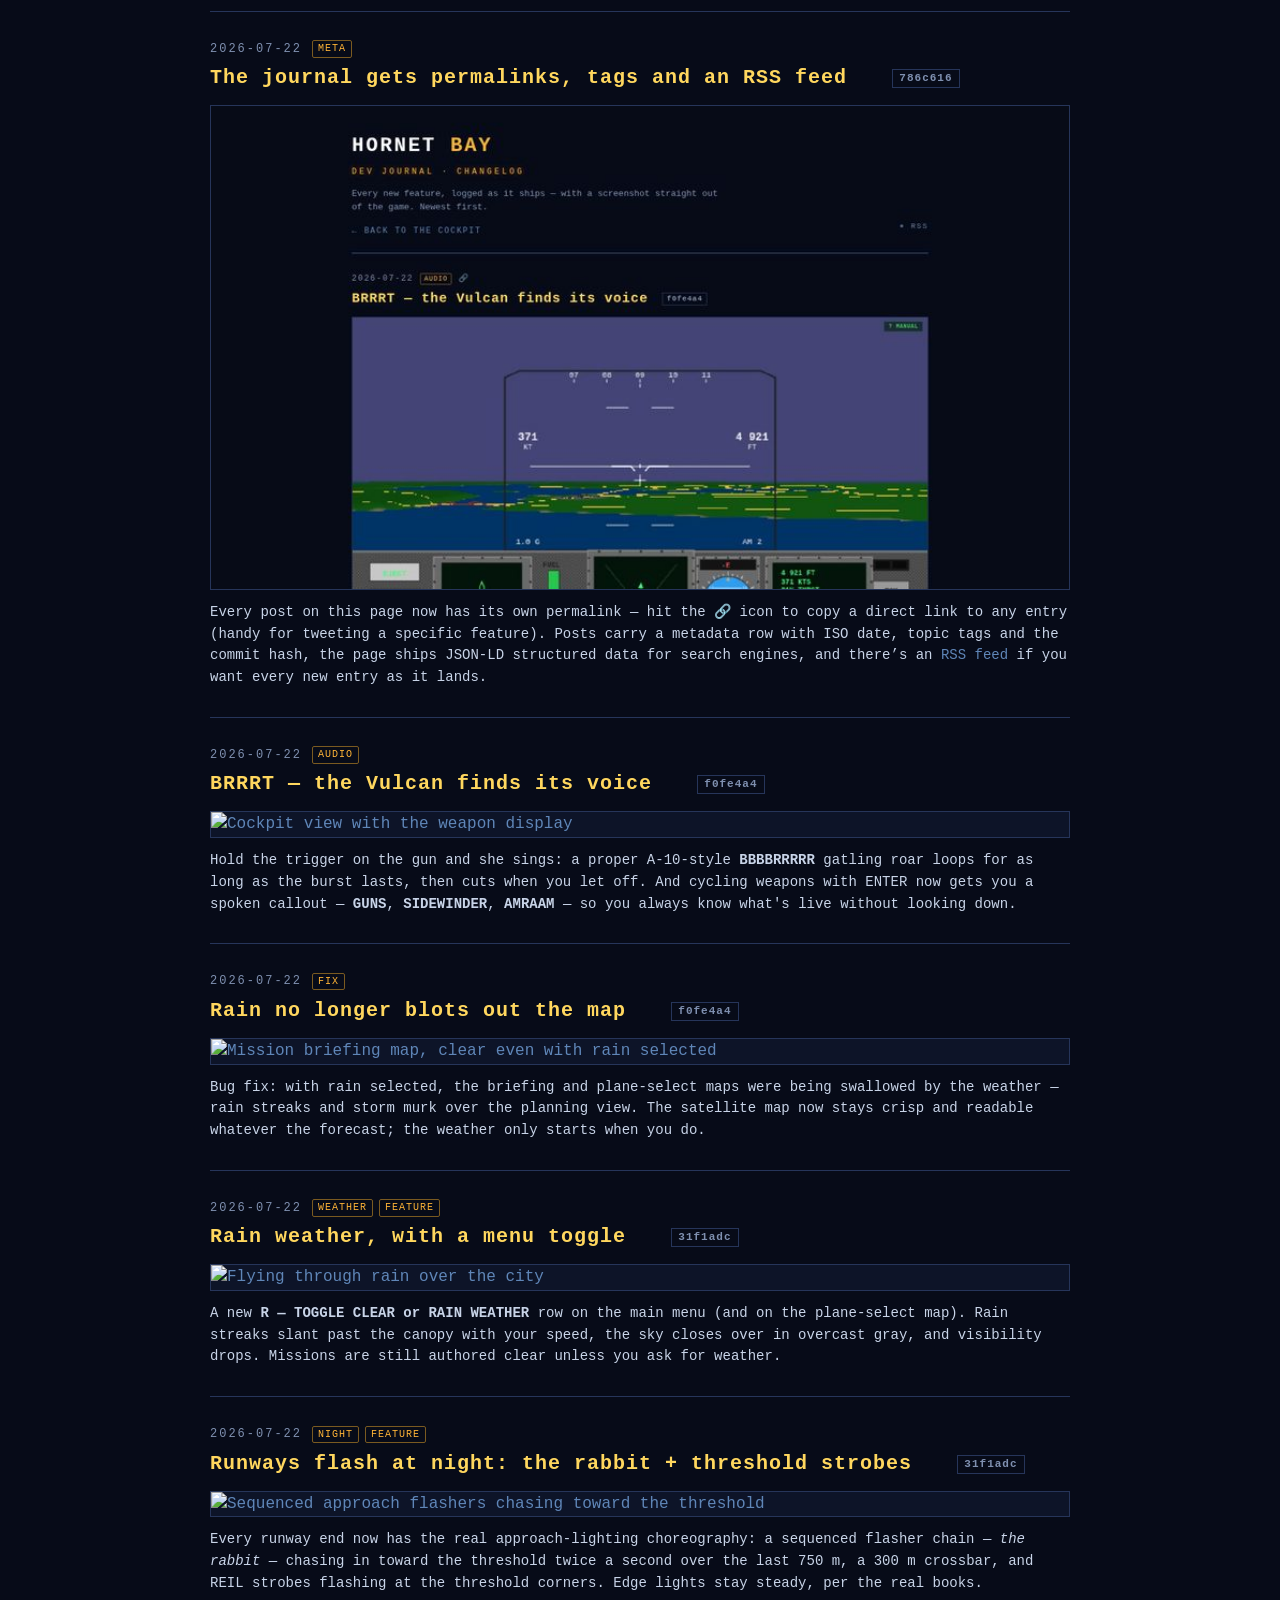
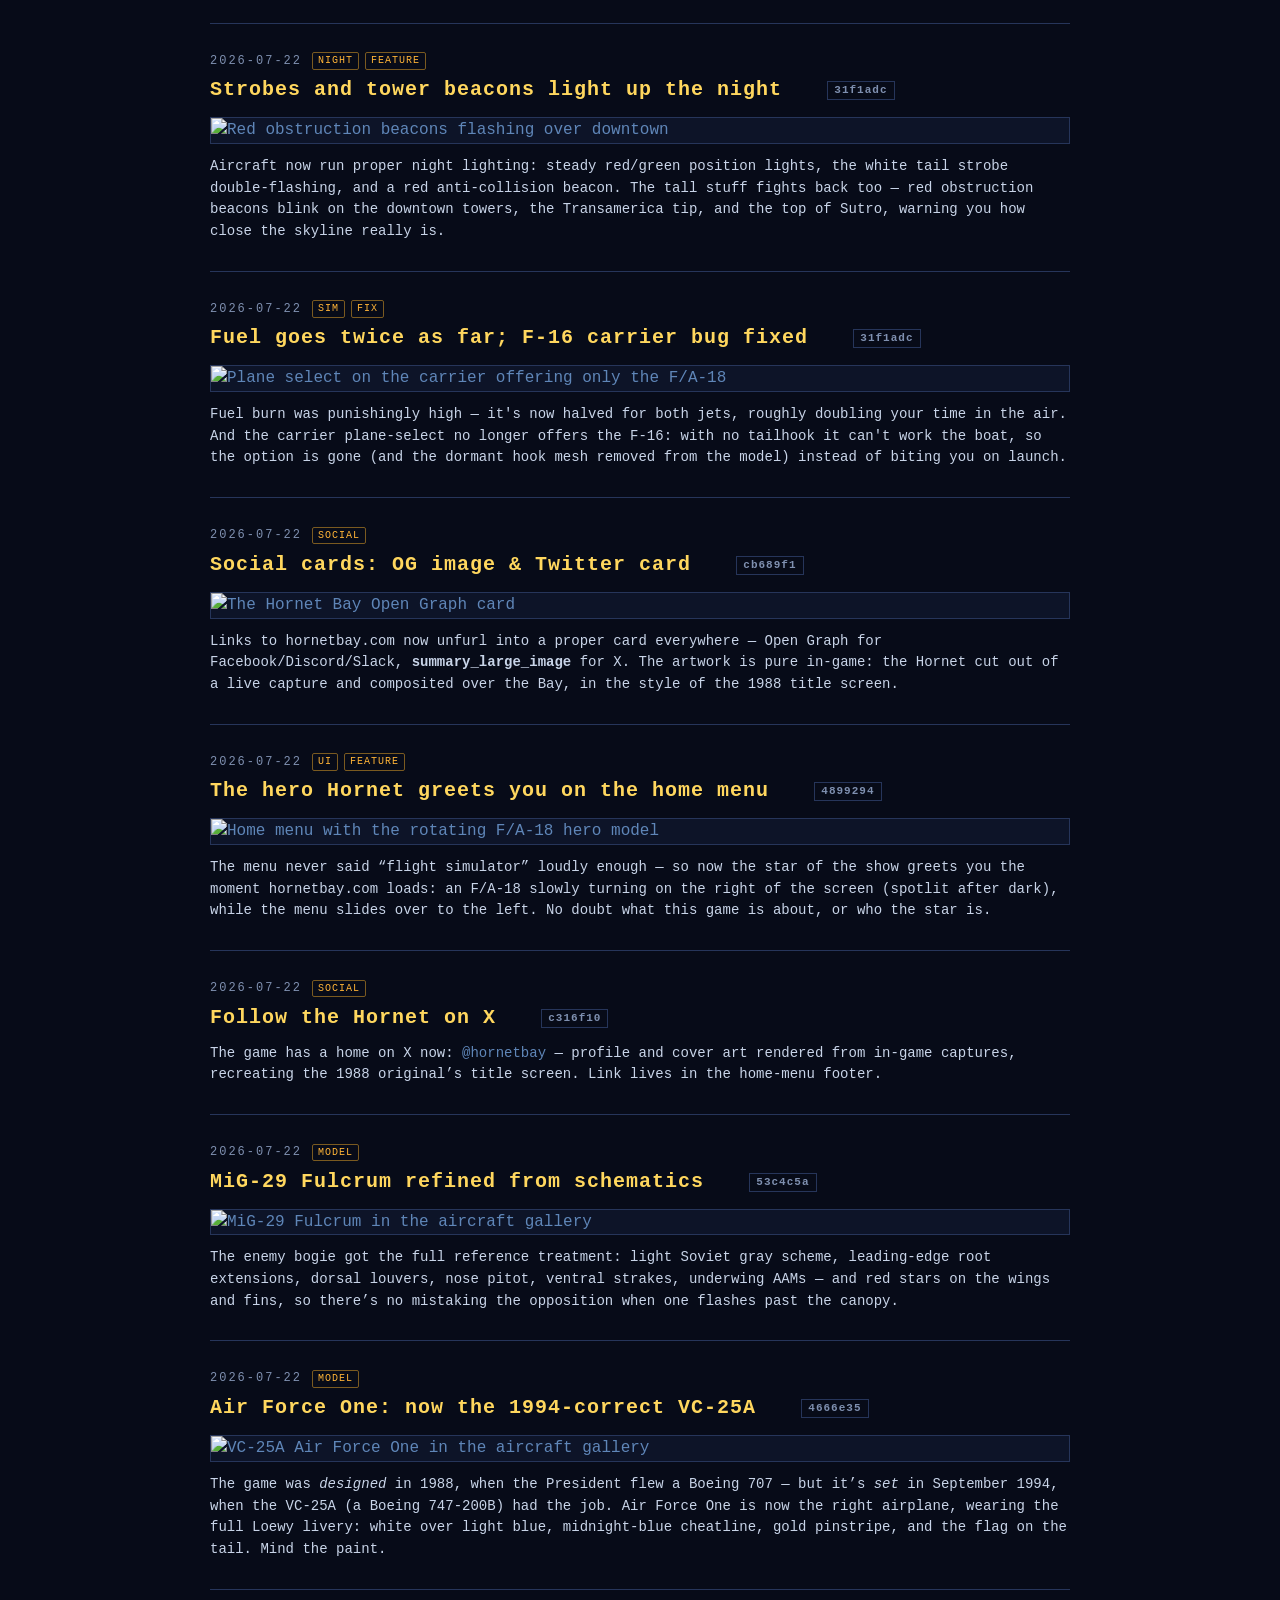
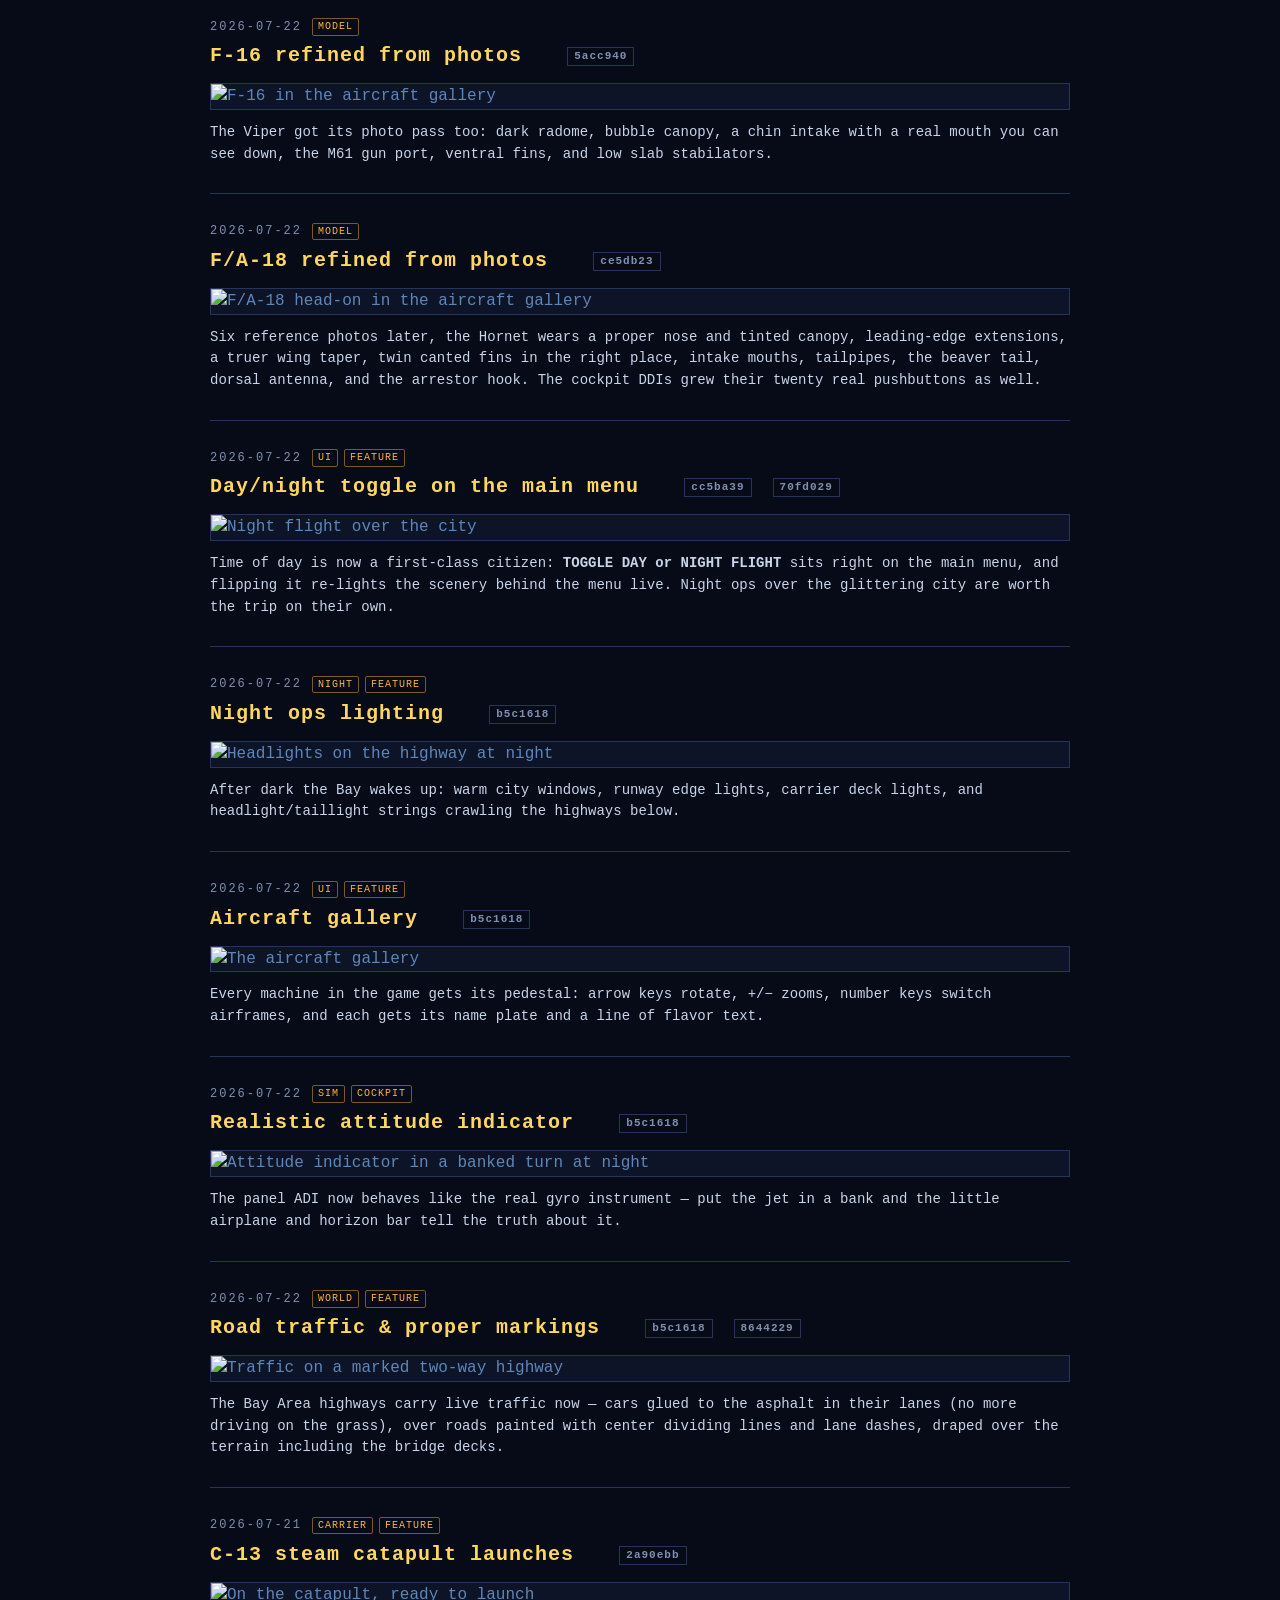
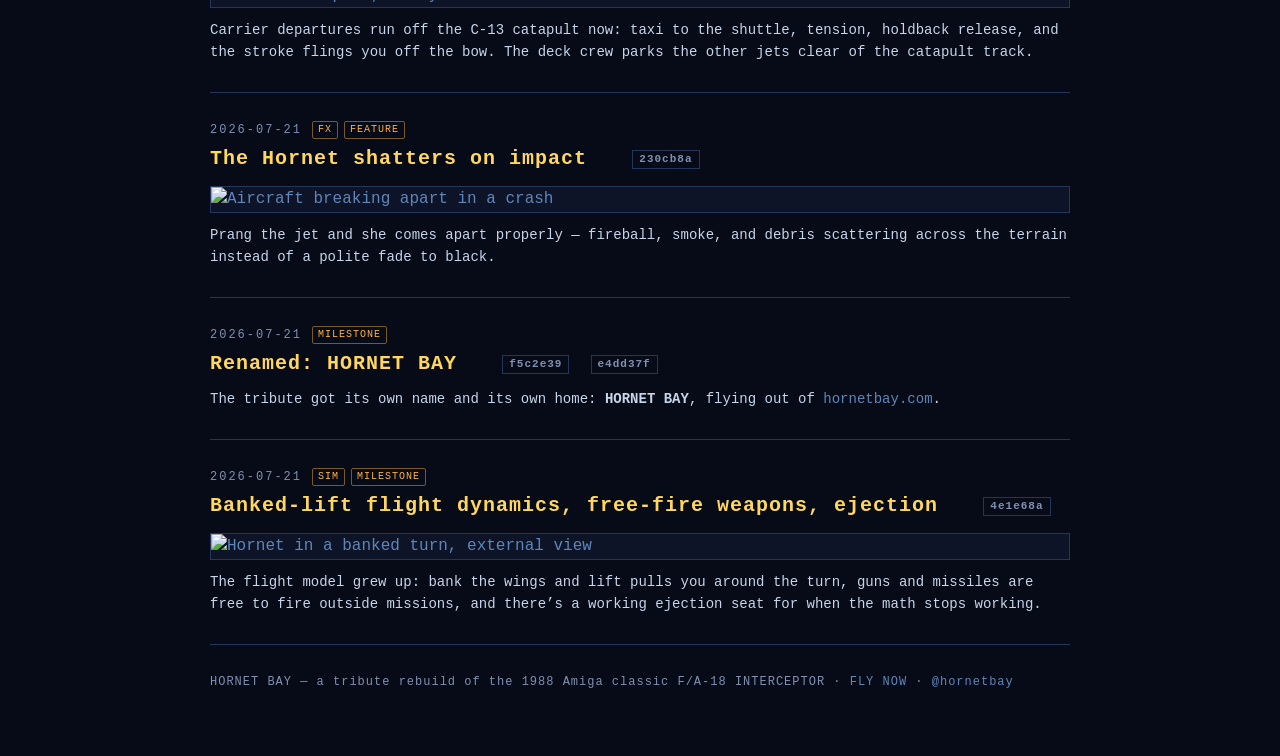
==== commit e06f05de: "Authentic CVN-65 deck markings: JBD warning stripes, elevator fences + hatches, red/white foul line," ====
--- a/blog/index.html
+++ b/blog/index.html
@@ -100,7 +100,46 @@
   "blogPost": [
     {
       "@type": "BlogPosting",
-      "headline": "Sideways mode & the home-screen app: rotation lock can no longer stop you PENDING",
+      "headline": "Painting the Big E by the book: authentic CVN-65 deck markings PENDING",
+      "datePublished": "2026-07-23",
+      "url": "https://hornetbay.com/blog/deck-markings-cvn65",
+      "wordCount": 175,
+      "author": {
+        "@type": "Organization",
+        "name": "Hornet Bay",
+        "url": "https://hornetbay.com"
+      },
+      "image": "https://hornetbay.com/shots/deck-markings-cvn65.png"
+    },
+    {
+      "@type": "BlogPosting",
+      "headline": "ENTER selects, SPACE fires \u2014 and where the weapon voices went aa9e6a5",
+      "datePublished": "2026-07-23",
+      "url": "https://hornetbay.com/blog/enter-select-space-fire",
+      "wordCount": 172,
+      "author": {
+        "@type": "Organization",
+        "name": "Hornet Bay",
+        "url": "https://hornetbay.com"
+      },
+      "image": "https://hornetbay.com/shots/enter-select-space-fire.png"
+    },
+    {
+      "@type": "BlogPosting",
+      "headline": "Sideways by default: no overlay, no waiting \u2014 just the game e77e000",
+      "datePublished": "2026-07-23",
+      "url": "https://hornetbay.com/blog/sideways-by-default",
+      "wordCount": 116,
+      "author": {
+        "@type": "Organization",
+        "name": "Hornet Bay",
+        "url": "https://hornetbay.com"
+      },
+      "image": "https://hornetbay.com/shots/sideways-menu.png"
+    },
+    {
+      "@type": "BlogPosting",
+      "headline": "Sideways mode & the home-screen app: rotation lock can no longer stop you 29ed27a",
       "datePublished": "2026-07-23",
       "url": "https://hornetbay.com/blog/sideways-mode-pwa",
       "wordCount": 158,
@@ -563,9 +602,28 @@
   <a class="back" href="/">&larr; BACK TO THE COCKPIT</a>
 </header>
 <main>
+  <article id="deck-markings-cvn65">
+    <div class="meta"><time datetime="2026-07-23">2026-07-23</time><span class="tags"><span class="tag">CARRIER</span><span class="tag">ART</span></span></div>
+    <h2><a class="title-link" href="/blog/deck-markings-cvn65">Painting the Big E by the book: authentic CVN-65 deck markings</a> <span class="hash">PENDING</span></h2>
+    <a class="shot" href="/shots/deck-markings-cvn65.png"><img src="/shots/deck-markings-cvn65.png" alt="Two panels of the regenerated deck texture: waist with JBD stripes and foul line, bow with the 65 and cat tracks" loading="lazy"></a>
+    <p>A reference diagram of USS Enterprise flight-deck markings arrived — the full numbered callout sheet, JBD warning stripes to stern nameplate — so the deck texture got repainted by the book. New on the deck: <b>yellow/black jet-blast-deflector warning stripes</b> behind all four catapults, <b>elevator warning fences</b> (the dashed offsets) and <b>diagonal warning stripes</b> around every elevator opening, the iconic <b>red/white foul line</b> segmenting the island side of the angle deck, runway boundary dashes, catapult <b>shooters' pits</b>, armament elevators and barrier covers, a scatter of <b>electrical hook-up panels</b>, and <b>ENTERPRISE lettered across the stern</b>. The bow "65" was re-centred between the catapult tracks where it belongs (it had drifted onto a track). Everything is placed in deck metres from the diagram, painted into the same 3px-per-metre canvas. The panels above are the raw texture — the box top face mirrors it in-world, which is why the "65" reads backwards here and correctly on the ship. Verified in the dive view on the harness: foul line, hatches and fences all read from the cockpit at retro scale.</p>
+  </article>
+  <article id="enter-select-space-fire">
+    <div class="meta"><time datetime="2026-07-23">2026-07-23</time><span class="tags"><span class="tag">INPUT</span><span class="tag">BUG FIX</span></span></div>
+    <h2><a class="title-link" href="/blog/enter-select-space-fire">ENTER selects, SPACE fires — and where the weapon voices went</a> <span class="hash">aa9e6a5</span></h2>
+    <a class="shot" href="/shots/enter-select-space-fire.png"><img src="/shots/enter-select-space-fire.png" alt="The flight manual's controls page with the corrected ENTER and SPACE rows" loading="lazy"></a>
+    <p>A sharp-eared pilot report: <i>"Both ENTER and SPACE fire the weapons. Also, what happened to the audio when weapons selected?"</i> One regression, two symptoms. At some point ENTER had been wired up as a second fire key and weapon selection was shuffled off to TAB — which meant that anyone reaching for ENTER, the Amiga original's weapon key, got a missile in the face instead of a menu. And the selection voice callout ("GUNS" / "SIDEWINDER" / "AMRAAM")? Never broken — the samples are all there and the path works — but the select code only runs when you <i>select</i>, and ENTER users were busy accidentally firing instead. Restored to spec: <b>ENTER cycles weapons</b> (with the voice callout confirming what's live), <b>SPACE fires</b>, TAB kept as an alias and 1/2/3 still jump straight to a weapon. Menu hint line and flight manual updated to match, verified on the harness — ENTER cycles aim120 → aim9 → gun with zero missiles leaving the rails — and the full touch gate re-run at 51/51.</p>
+  </article>
+  <article id="sideways-by-default">
+    <div class="meta"><time datetime="2026-07-23">2026-07-23</time><span class="tags"><span class="tag">MOBILE</span><span class="tag">UX</span></span></div>
+    <h2><a class="title-link" href="/blog/sideways-by-default">Sideways by default: no overlay, no waiting — just the game</a> <span class="hash">e77e000</span></h2>
+    <a class="shot" href="/shots/sideways-menu.png"><img src="/shots/sideways-menu.png" alt="The title menu as served to a portrait phone: full landscape layout, spun 90 degrees" loading="lazy"></a>
+    <p>Product call from the boss: <i>"Instead of waiting for the phone to rotate, just serve the game and fix for landscape. The user will figure it out."</i> Correct. So the ROTATE YOUR DEVICE overlay is gone. A phone held upright now gets the game immediately — the whole thing laid out for landscape and spun 90 degrees, menu included (above). It looks sideways on an upright phone; the pilot turns the phone; done. The gyro, once permitted (one tap, asked on the first touch), simply flips which way the game spins if they turned the "wrong" way, and a viewport that genuinely rotates to landscape always wins natively. Rotation lock is now fully irrelevant either way.</p>
+    <p>Serving the menu inside a portrait viewport surfaced two fun bugs. <b>One:</b> engaging the spin at startup called the resize path before the HUD module existed — a TDZ crash that only fired in portrait, leaving the menu unbuilt (thank you, errbox). The re-layout is now deferred a frame. <b>Two:</b> the compact phone menu is gated on <code>@media (max-height: 480px)</code> — and a portrait viewport is 844 tall, so the full-size desktop menu rendered into a 390-tall game screen and the flex column crushed the button list to 33 pixels. The compact rules are now replicated under sideways mode, along with swapped vw/vh units throughout, and the suite checks the menu is genuinely tappable through the rotation: 51/51.</p>
+  </article>
   <article id="sideways-mode-pwa">
     <div class="meta"><time datetime="2026-07-23">2026-07-23</time><span class="tags"><span class="tag">MOBILE</span><span class="tag">FEATURE</span></span></div>
-    <h2><a class="title-link" href="/blog/sideways-mode-pwa">Sideways mode &amp; the home-screen app: rotation lock can no longer stop you</a> <span class="hash">PENDING</span></h2>
+    <h2><a class="title-link" href="/blog/sideways-mode-pwa">Sideways mode &amp; the home-screen app: rotation lock can no longer stop you</a> <span class="hash">29ed27a</span></h2>
     <a class="shot" href="/shots/sideways-mode.png"><img src="/shots/sideways-mode.png" alt="The game running sideways: full landscape layout inside a portrait-locked viewport" loading="lazy"></a>
     <p>Third report from the iPhone pilot: motion permission granted, still stuck on ROTATE YOUR DEVICE. Verdict: iOS Portrait Orientation Lock was holding the WebView portrait, and no web page — ours, or a from-scratch rewrite — can override that switch. Even a home-screen PWA can't: Apple ignores the manifest's orientation member. So instead of fighting the lock, the game now <b>ignores it</b>. Once the gyro (permission-gated on iOS, one tap) reports the phone is physically landscape while the viewport is stuck portrait, <b>sideways mode</b> engages: the entire game — canvas, HUD, menus, touch controls — is laid out as landscape and spun 90 degrees inside the portrait viewport with CSS. Touch input is mapped through the same rotation, so the throttle lever and stick read true. Hold the phone sideways, rotation lock on or off, and you fly. Turn it upright and the rotate overlay returns. Hysteresis plus a 300ms settle keep it from flip-flopping in your hands.</p>
     <p>And the "separate mobile app" question got its proper answer: Hornet Bay is now <b>installable</b>. There's a real manifest, home-screen icons, standalone display (no browser chrome), and a service worker — network-first for code so deploys land instantly, cached art for offline. On Android the manifest's landscape orientation gives a true OS-level lock; on iOS, sideways mode covers the gap Apple left. Bonus while the hood was open: a <b>screen wake lock</b> keeps the display from dozing off on final approach. The emulated gate now streams synthetic gyro data and verifies the whole sideways flow — engage, suppress the overlay, swap the canvas to landscape dims, rotated throttle drag, release — 51/51.</p>
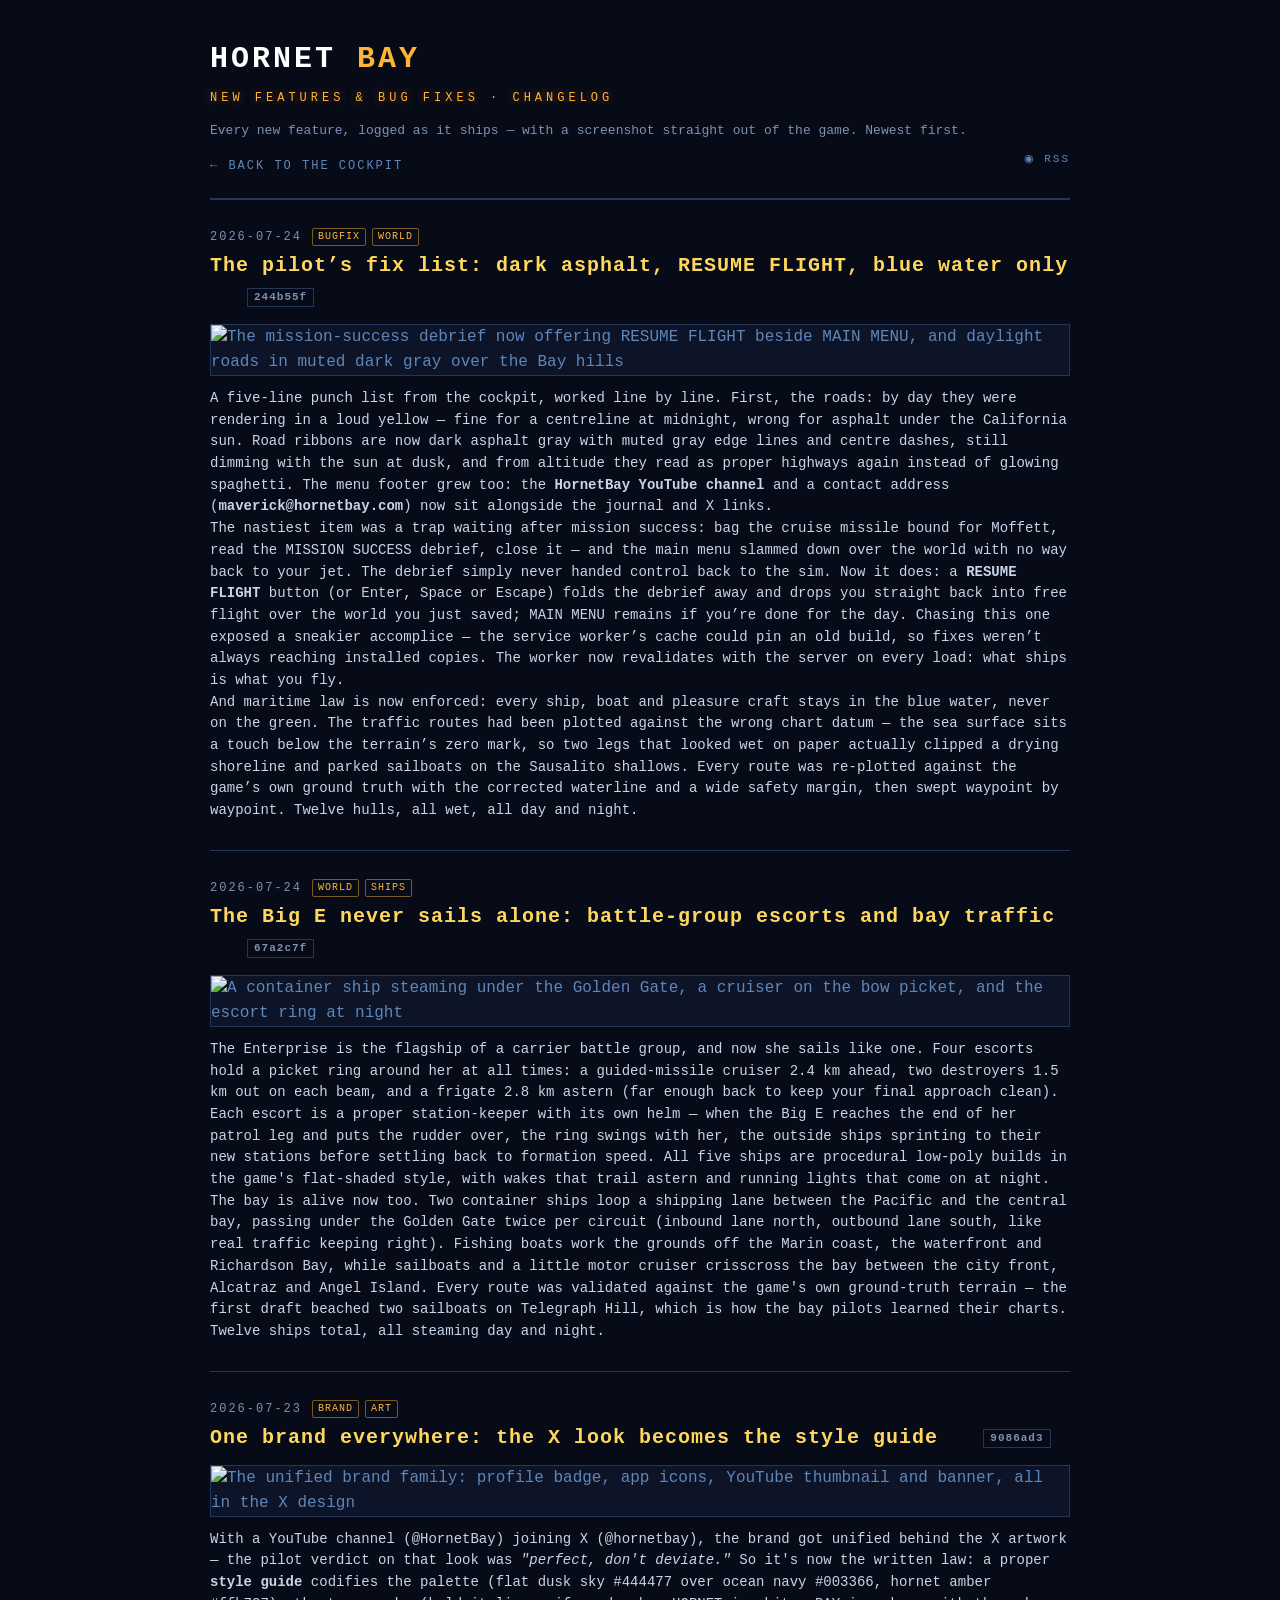
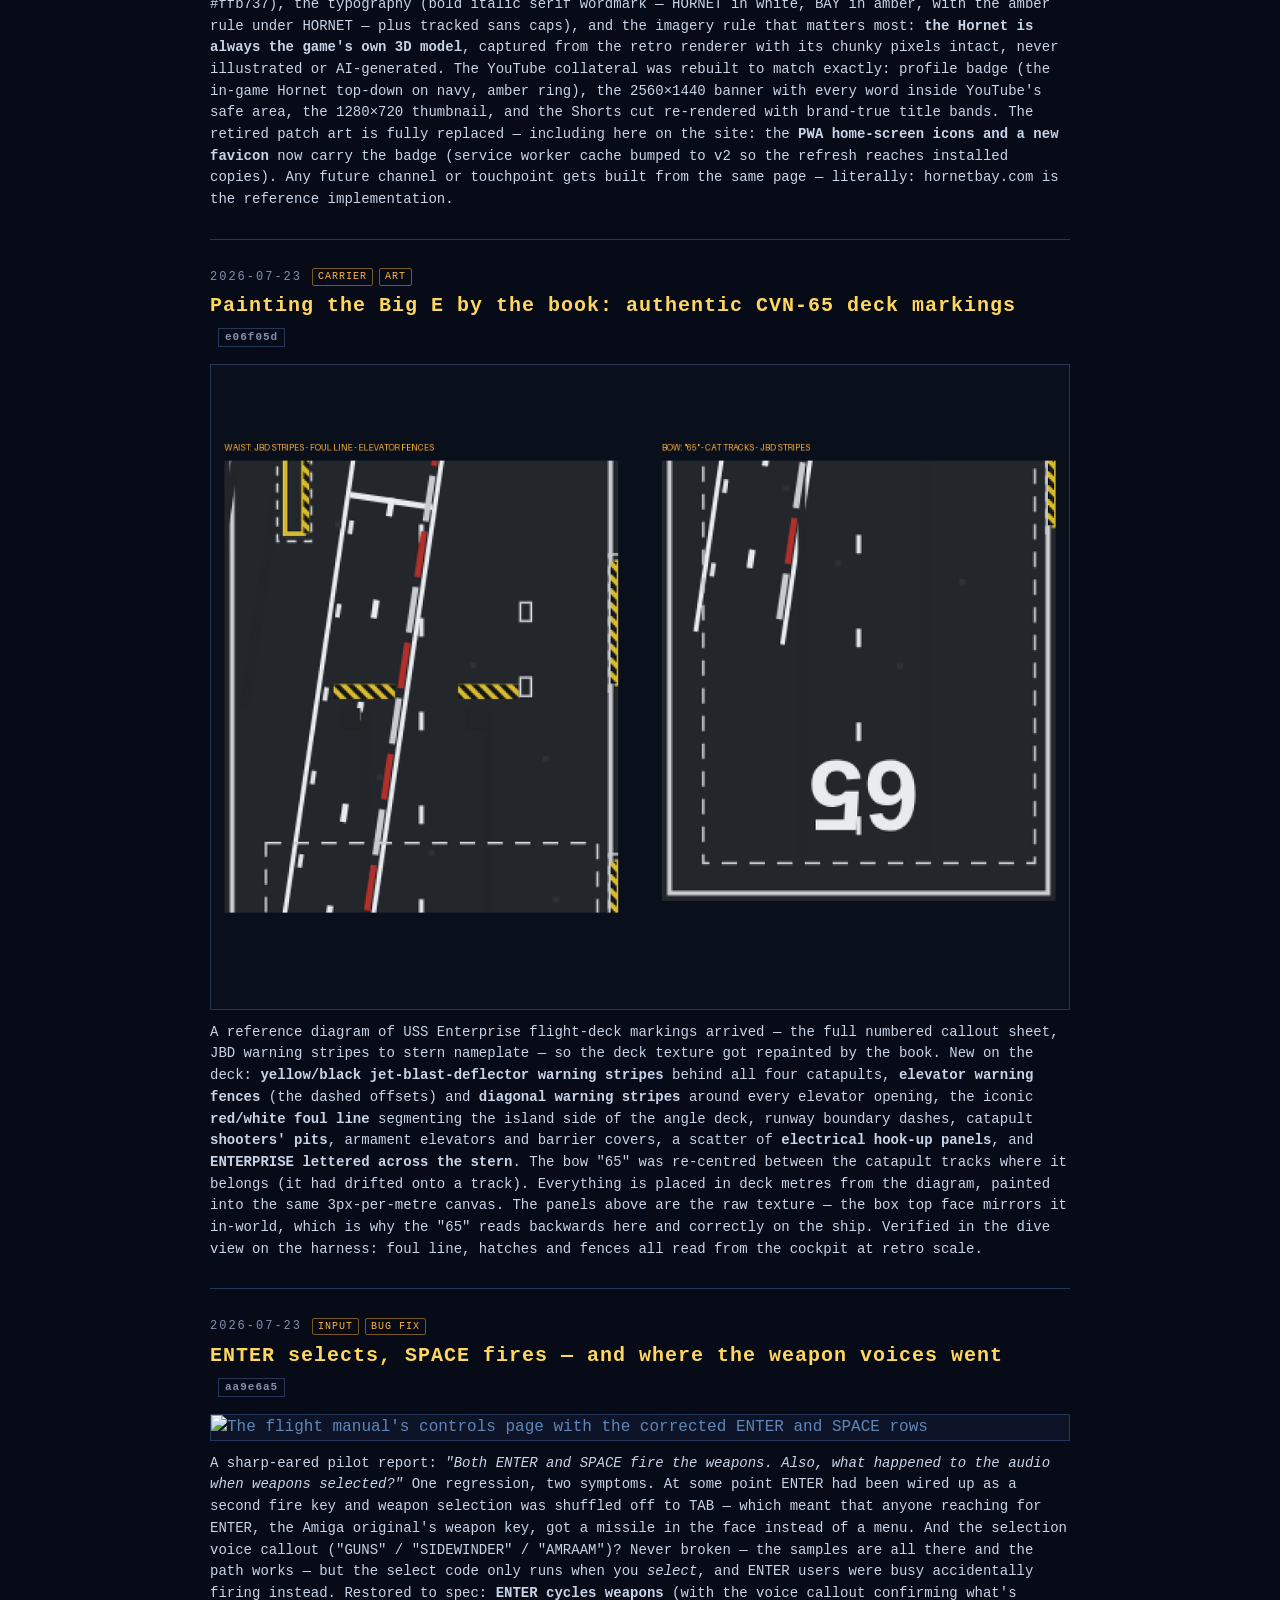
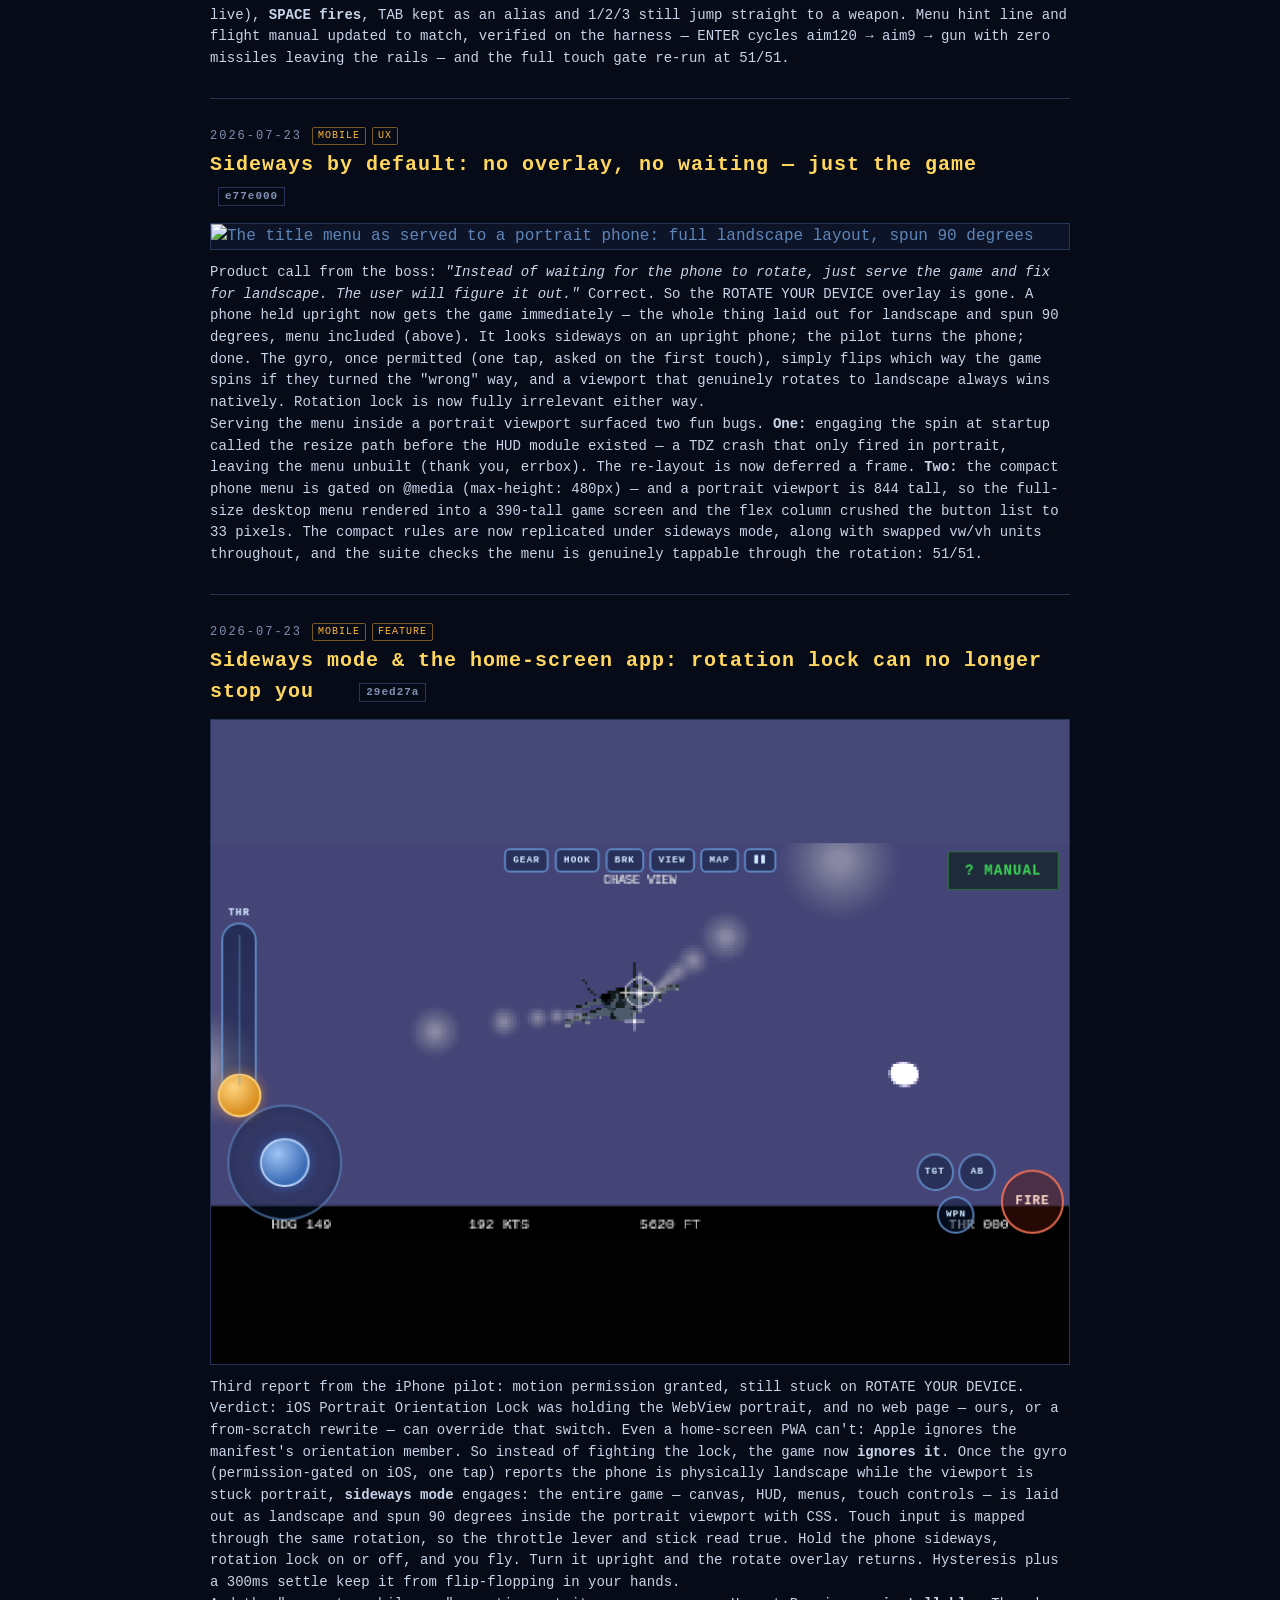
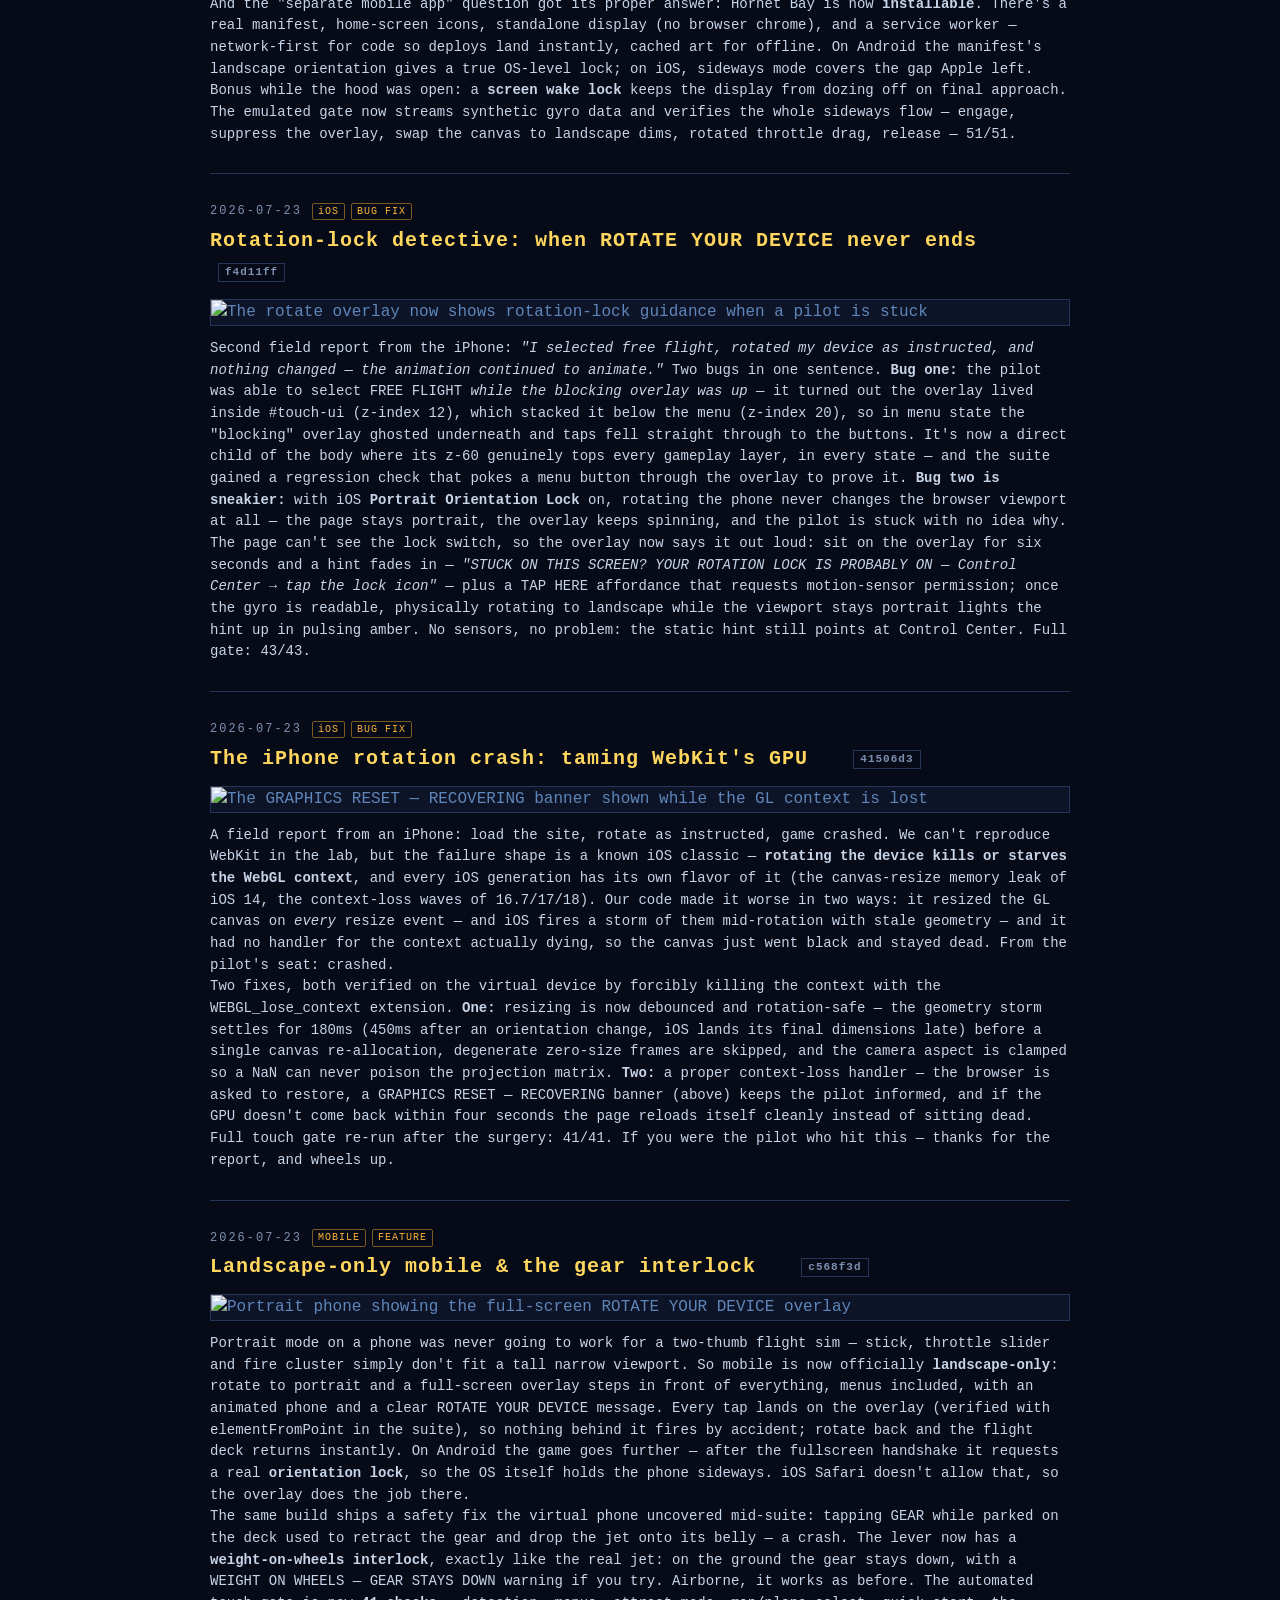
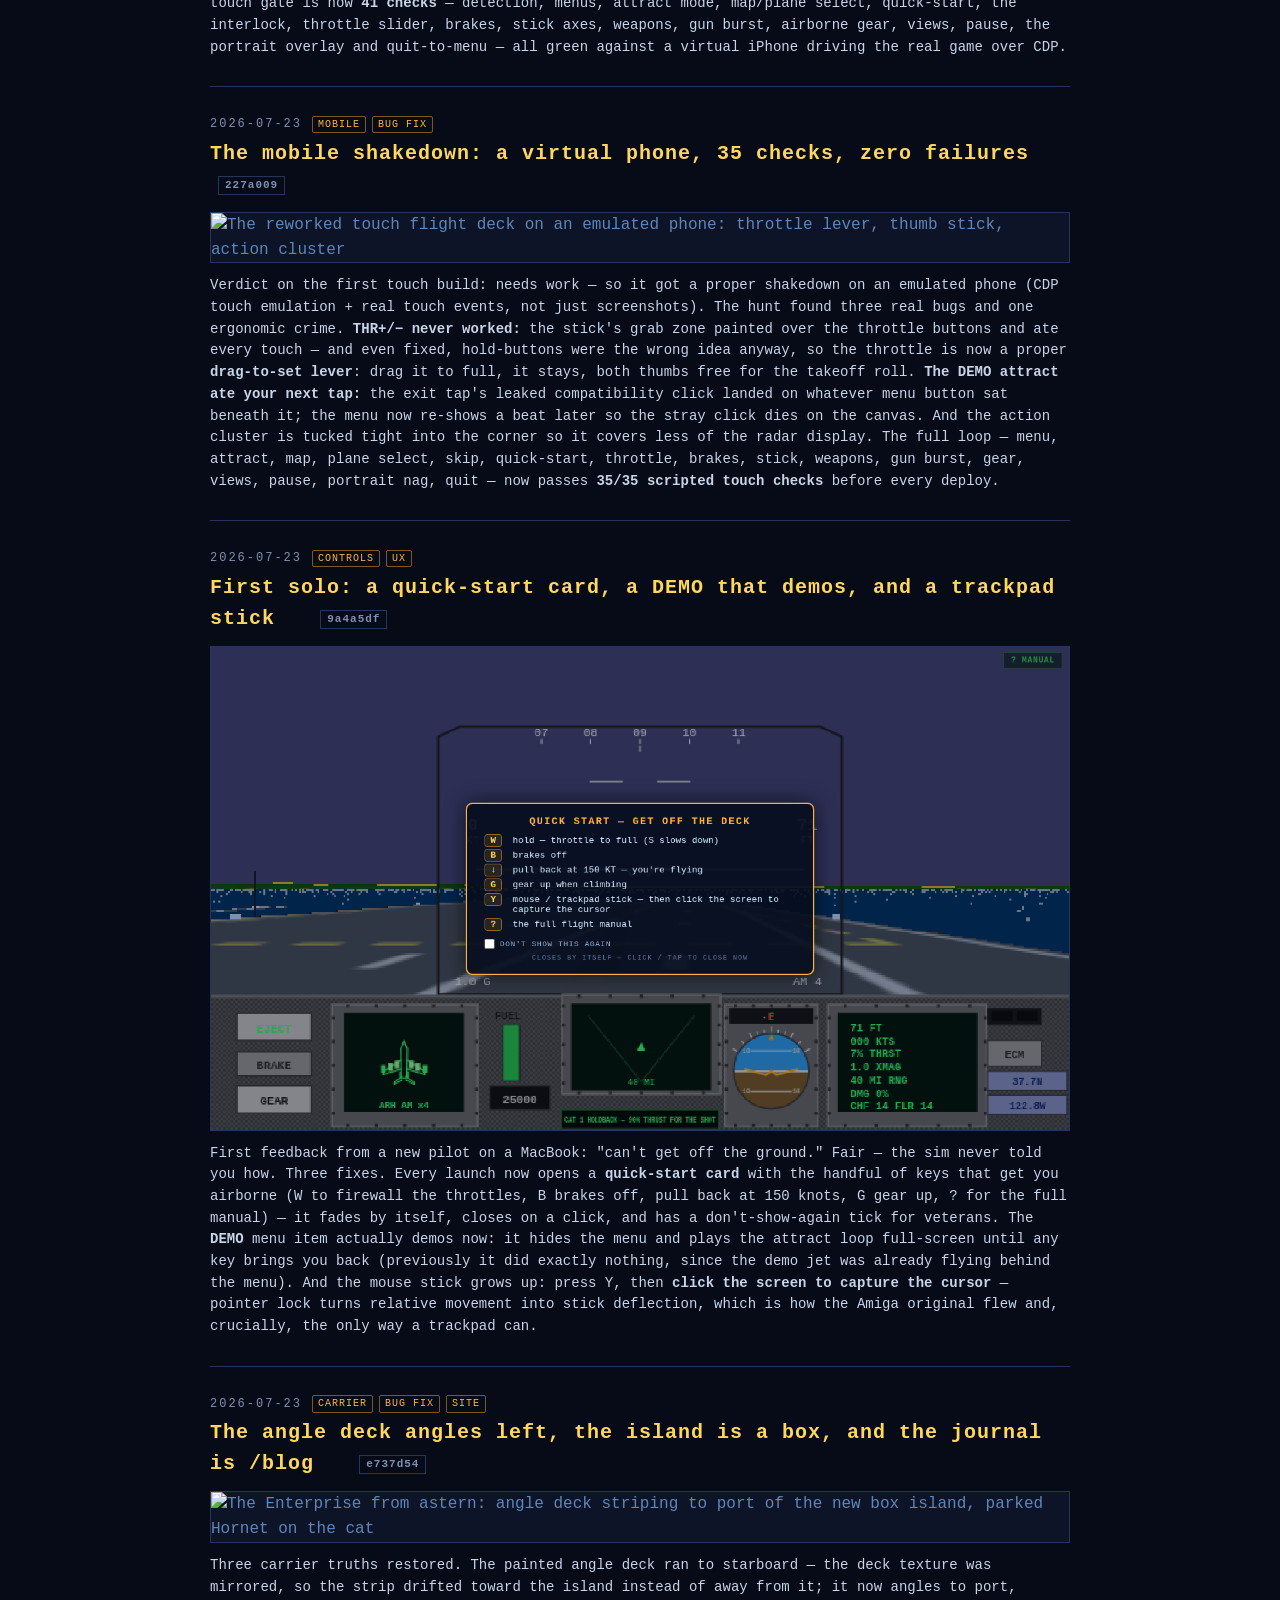
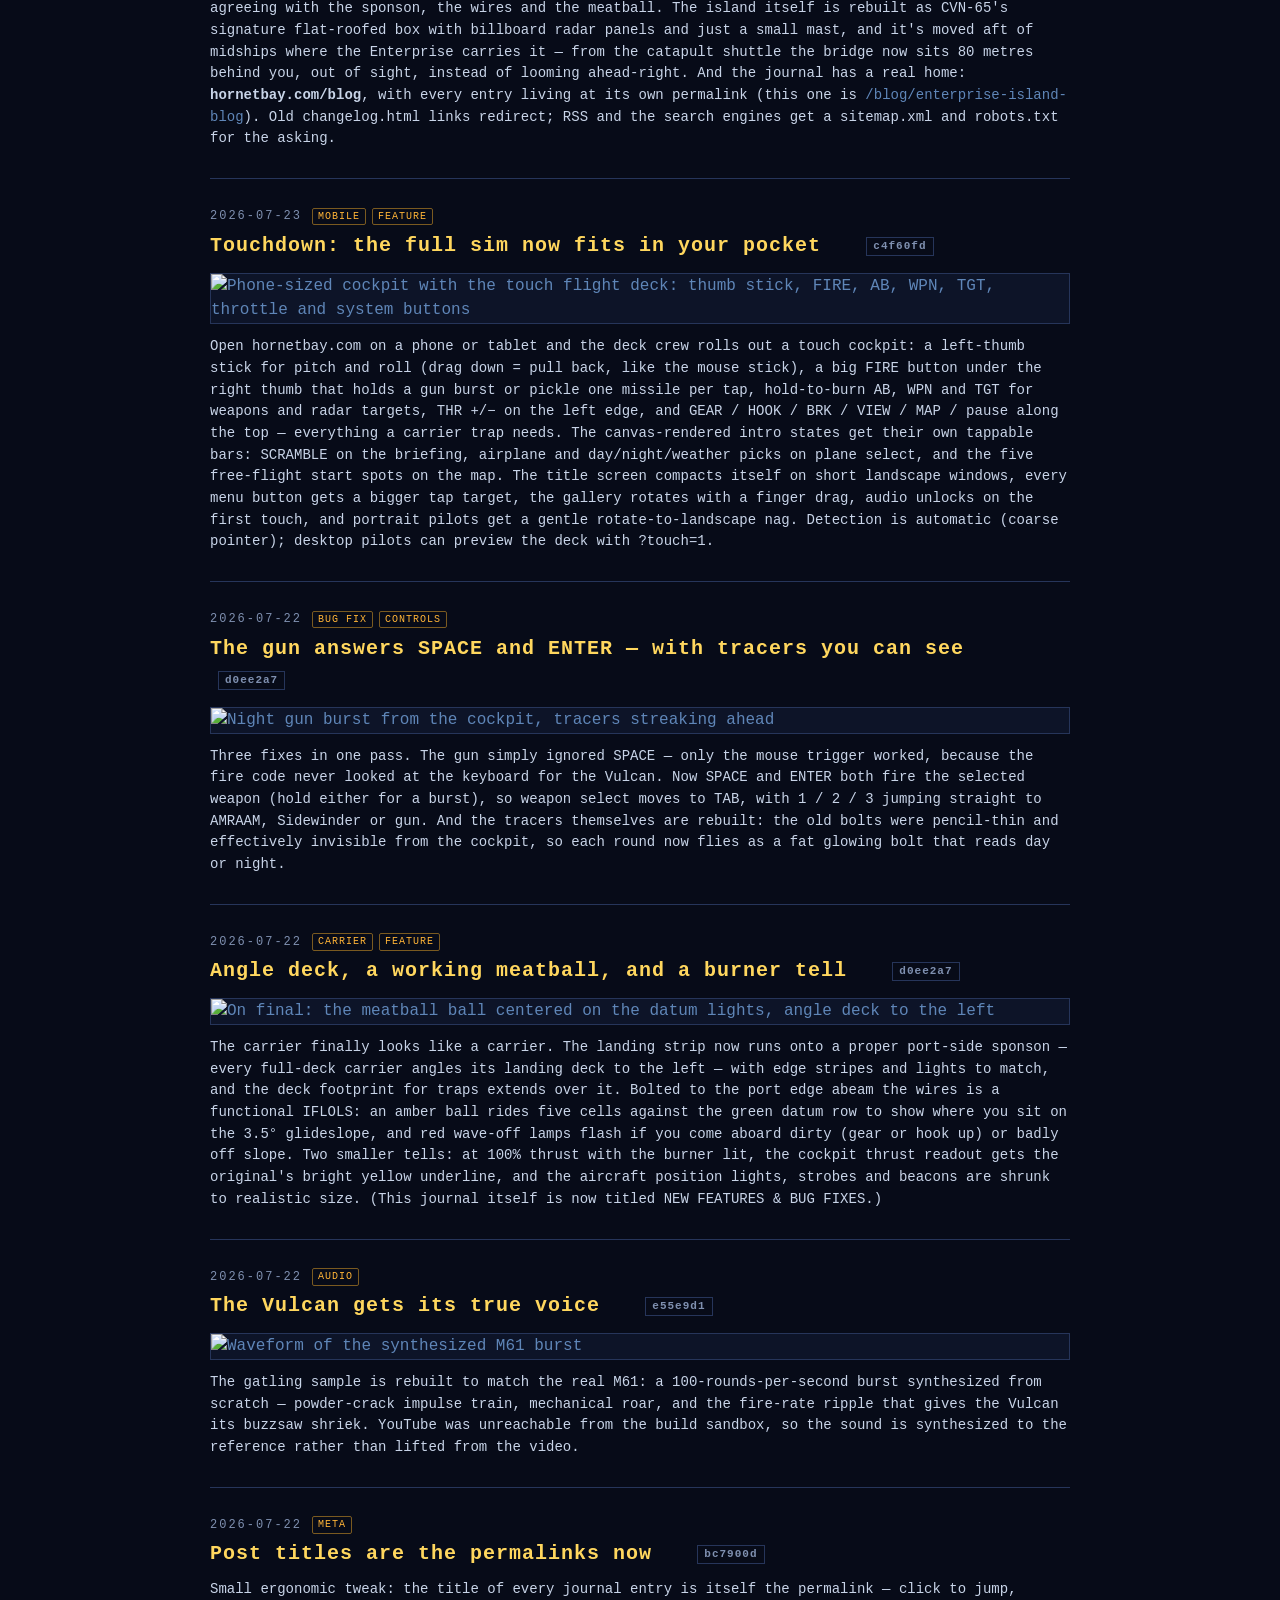
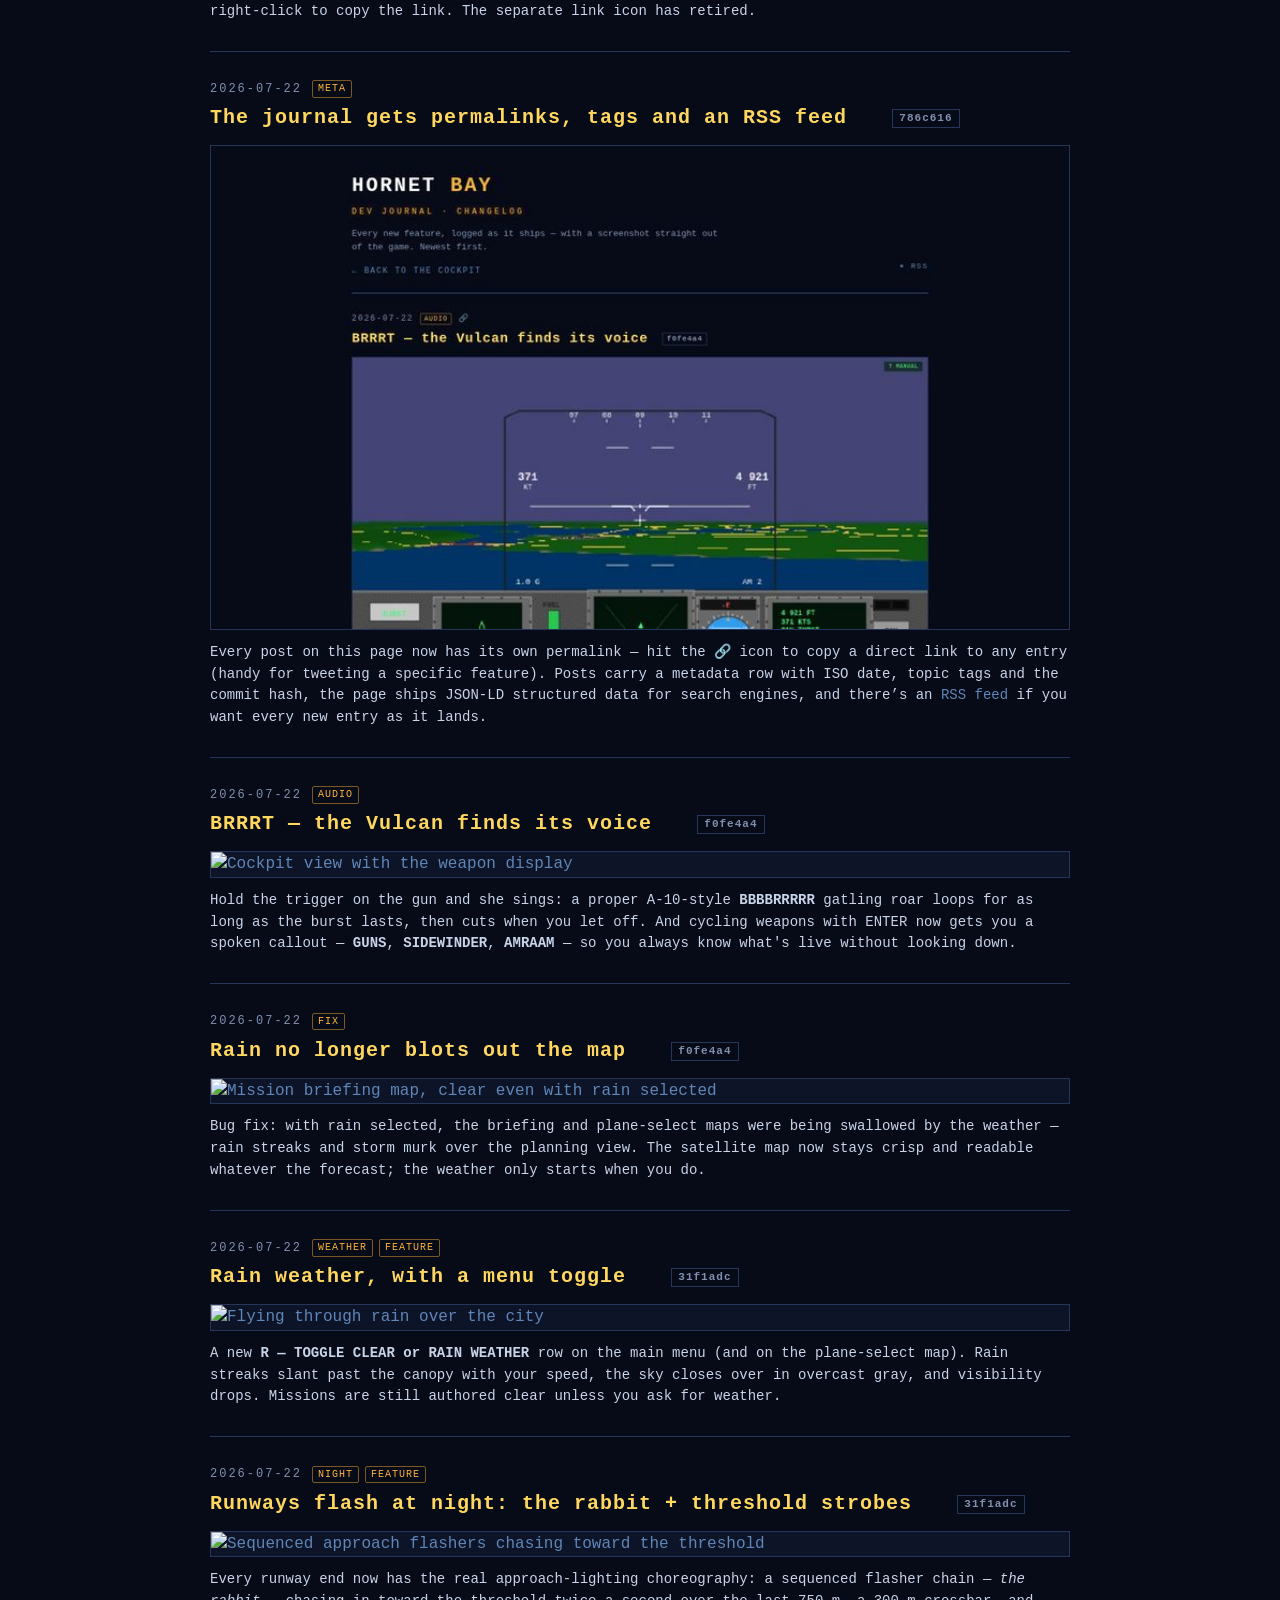
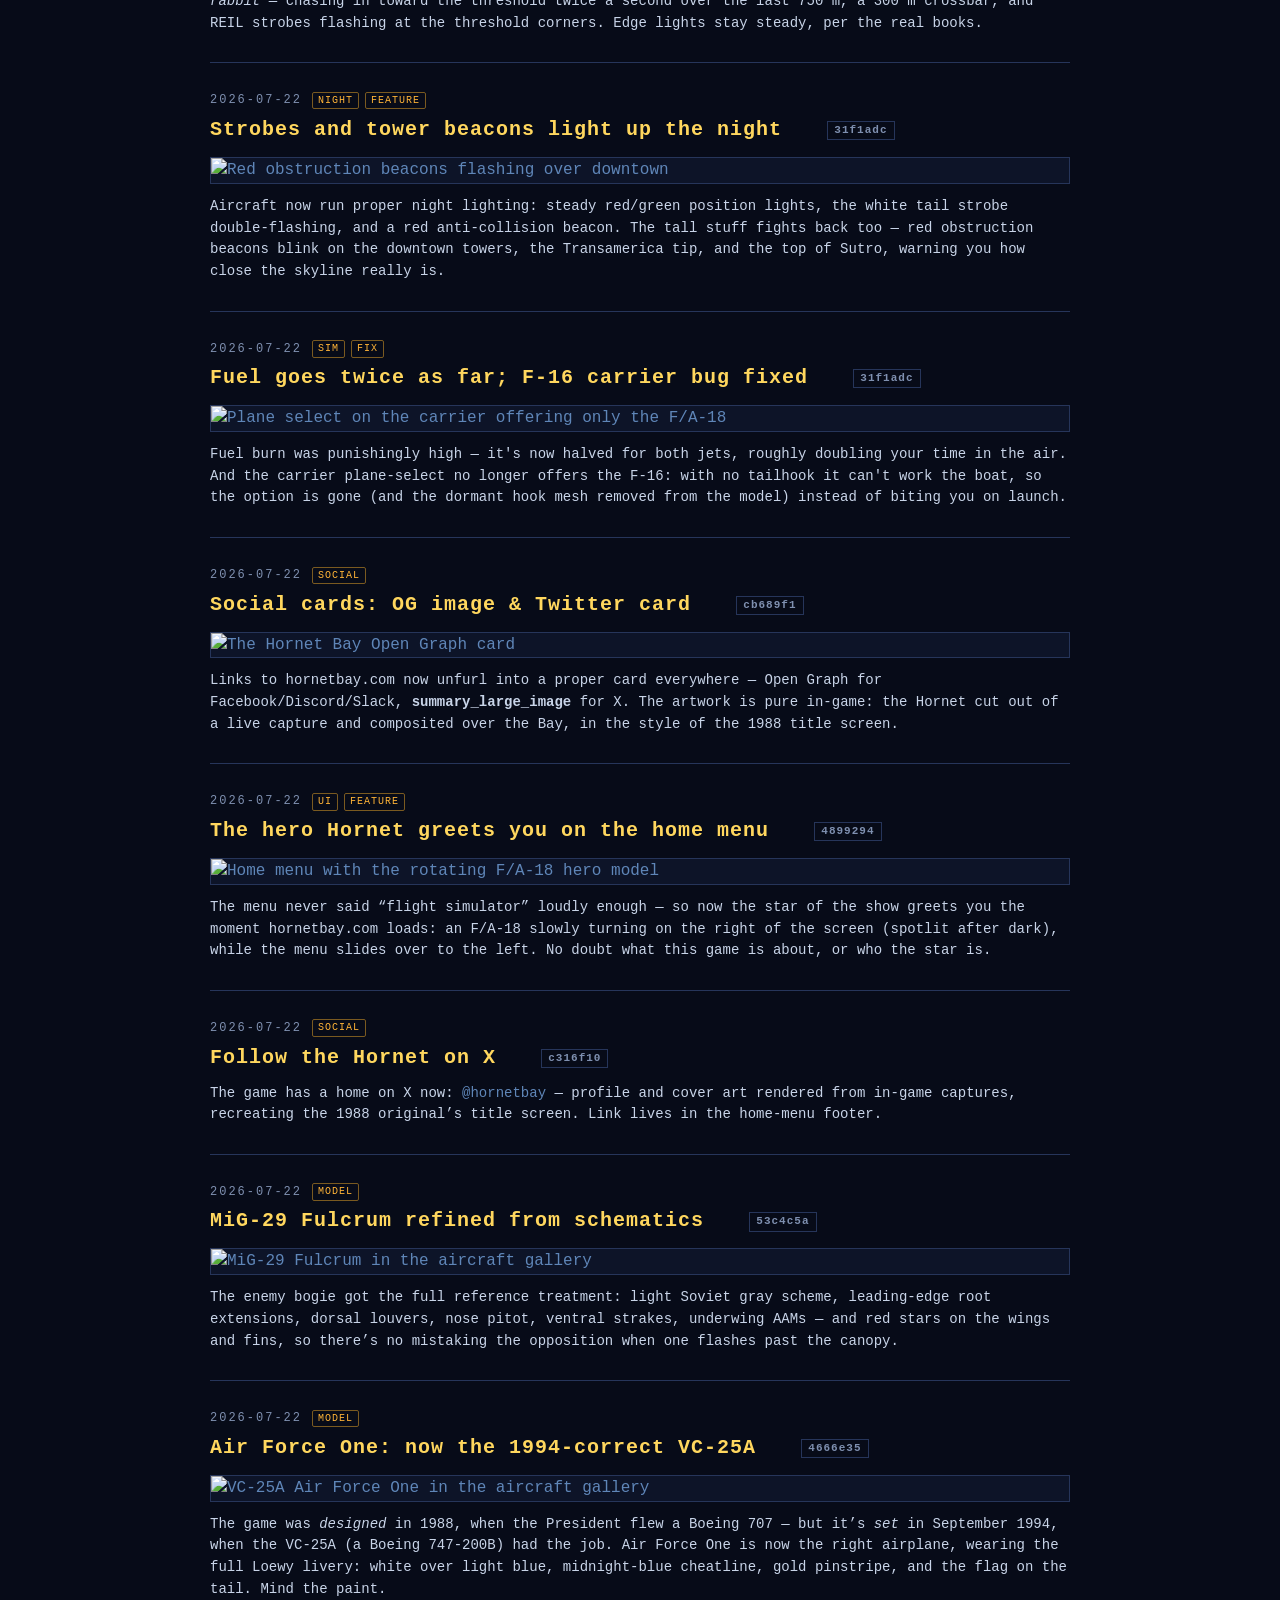
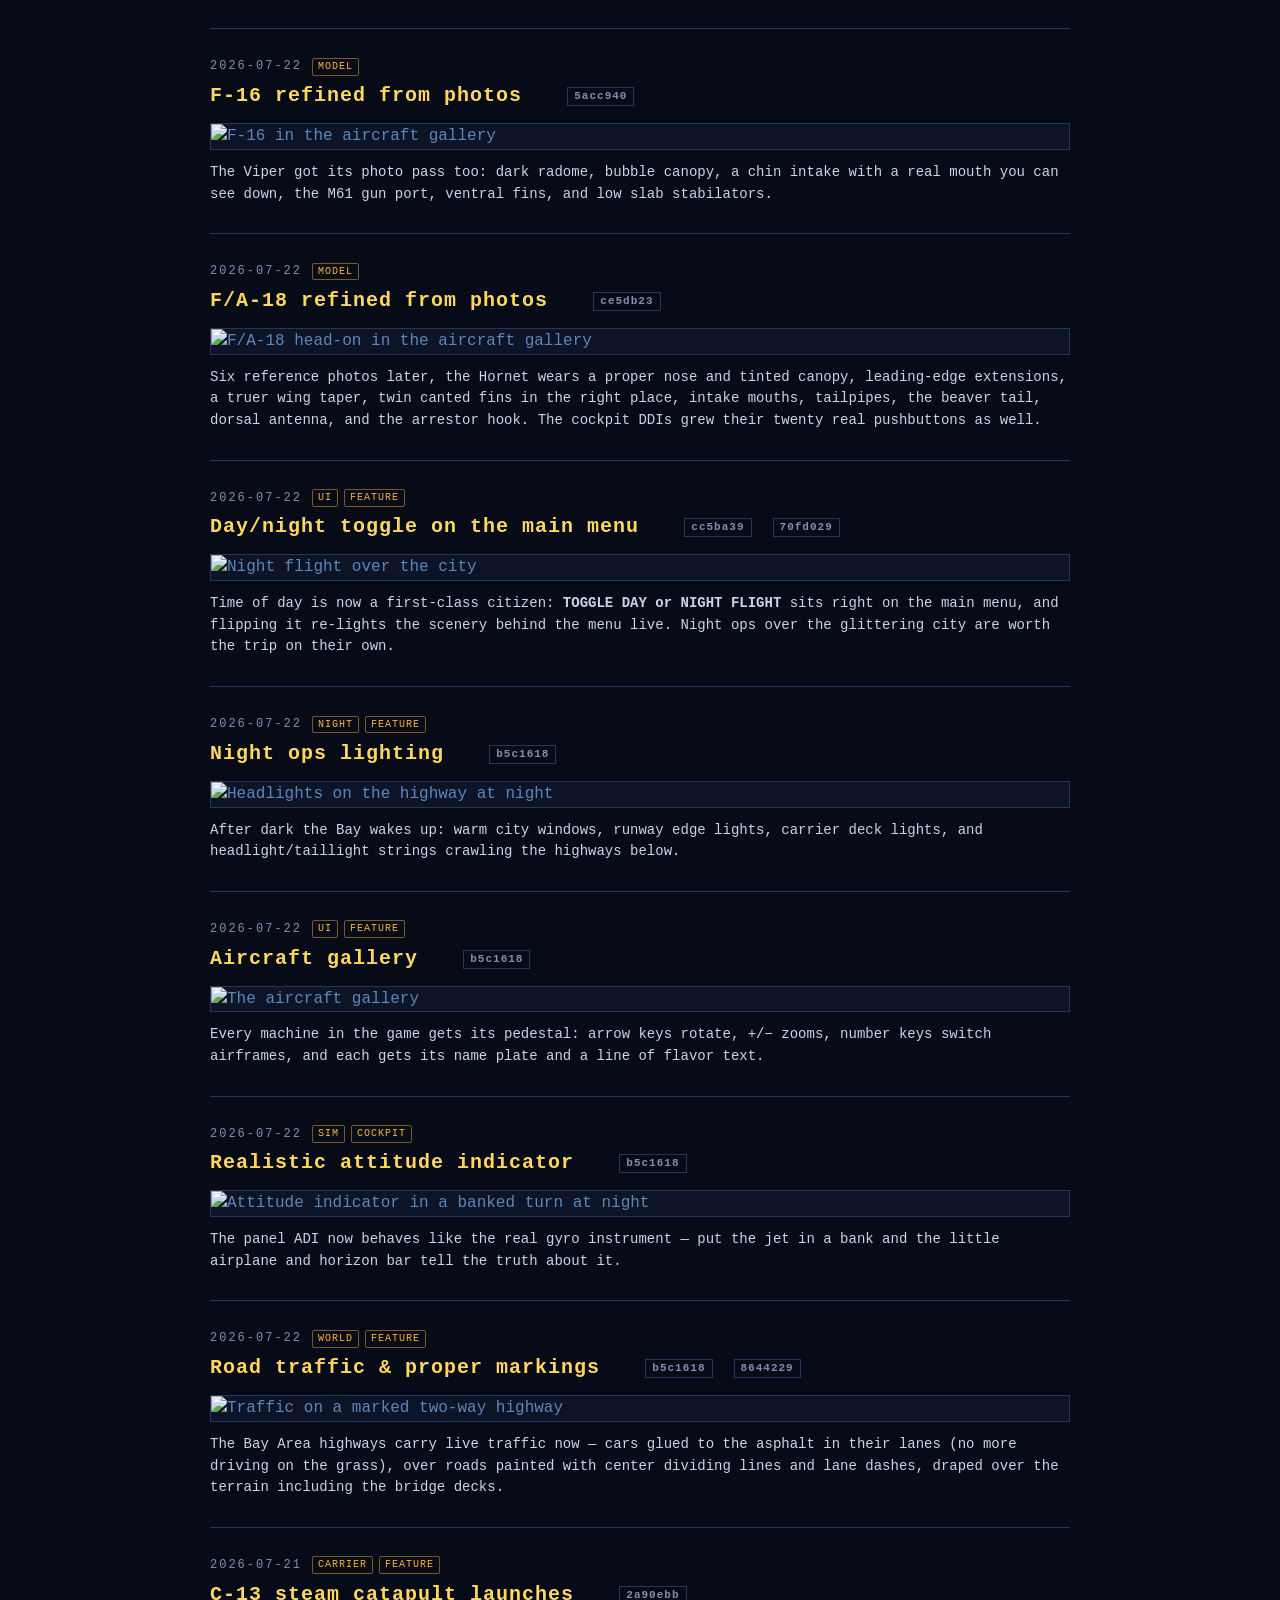
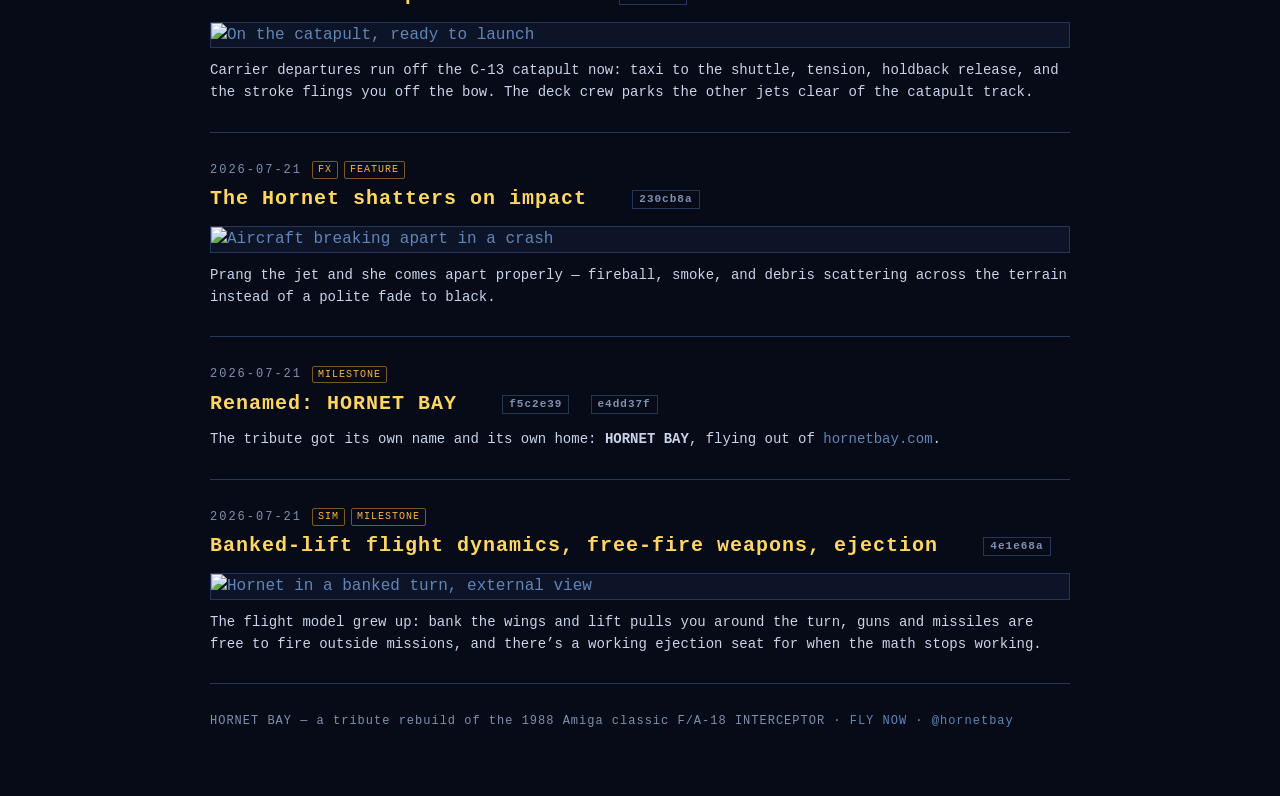
==== commit 2f4683f7: "journal: link commit hash" ====
--- a/blog/index.html
+++ b/blog/index.html
@@ -100,7 +100,46 @@
   "blogPost": [
     {
       "@type": "BlogPosting",
-      "headline": "Painting the Big E by the book: authentic CVN-65 deck markings PENDING",
+      "headline": "The pilot\u2019s fix list: dark asphalt, RESUME FLIGHT, blue water only PENDING",
+      "datePublished": "2026-07-24",
+      "url": "https://hornetbay.com/blog/roads-resume-waterline",
+      "wordCount": 94,
+      "author": {
+        "@type": "Organization",
+        "name": "Hornet Bay",
+        "url": "https://hornetbay.com"
+      },
+      "image": "https://hornetbay.com/shots/roads-resume-waterline.png"
+    },
+    {
+      "@type": "BlogPosting",
+      "headline": "The Big E never sails alone: battle-group escorts and bay traffic 67a2c7f",
+      "datePublished": "2026-07-24",
+      "url": "https://hornetbay.com/blog/battle-group-traffic",
+      "wordCount": 127,
+      "author": {
+        "@type": "Organization",
+        "name": "Hornet Bay",
+        "url": "https://hornetbay.com"
+      },
+      "image": "https://hornetbay.com/shots/battle-group.png"
+    },
+    {
+      "@type": "BlogPosting",
+      "headline": "One brand everywhere: the X look becomes the style guide 9086ad3",
+      "datePublished": "2026-07-23",
+      "url": "https://hornetbay.com/blog/brand-unified",
+      "wordCount": 200,
+      "author": {
+        "@type": "Organization",
+        "name": "Hornet Bay",
+        "url": "https://hornetbay.com"
+      },
+      "image": "https://hornetbay.com/shots/brand-unified.png"
+    },
+    {
+      "@type": "BlogPosting",
+      "headline": "Painting the Big E by the book: authentic CVN-65 deck markings e06f05d",
       "datePublished": "2026-07-23",
       "url": "https://hornetbay.com/blog/deck-markings-cvn65",
       "wordCount": 175,
@@ -602,9 +641,30 @@
   <a class="back" href="/">&larr; BACK TO THE COCKPIT</a>
 </header>
 <main>
+  <article id="roads-resume-waterline">
+    <div class="meta"><time datetime="2026-07-24">2026-07-24</time><span class="tags"><span class="tag">BUGFIX</span><span class="tag">WORLD</span></span></div>
+    <h2><a class="title-link" href="/blog/roads-resume-waterline">The pilot&rsquo;s fix list: dark asphalt, RESUME FLIGHT, blue water only</a> <span class="hash">244b55f</span></h2>
+    <a class="shot" href="/shots/roads-resume-waterline.png"><img src="/shots/roads-resume-waterline.png" alt="The mission-success debrief now offering RESUME FLIGHT beside MAIN MENU, and daylight roads in muted dark gray over the Bay hills" loading="lazy"></a>
+    <p>A five-line punch list from the cockpit, worked line by line. First, the roads: by day they were rendering in a loud yellow &mdash; fine for a centreline at midnight, wrong for asphalt under the California sun. Road ribbons are now dark asphalt gray with muted gray edge lines and centre dashes, still dimming with the sun at dusk, and from altitude they read as proper highways again instead of glowing spaghetti. The menu footer grew too: the <b>HornetBay YouTube channel</b> and a contact address (<b>maverick@hornetbay.com</b>) now sit alongside the journal and X links.</p>
+    <p>The nastiest item was a trap waiting after mission success: bag the cruise missile bound for Moffett, read the MISSION SUCCESS debrief, close it &mdash; and the main menu slammed down over the world with no way back to your jet. The debrief simply never handed control back to the sim. Now it does: a <b>RESUME FLIGHT</b> button (or Enter, Space or Escape) folds the debrief away and drops you straight back into free flight over the world you just saved; MAIN MENU remains if you&rsquo;re done for the day. Chasing this one exposed a sneakier accomplice &mdash; the service worker&rsquo;s cache could pin an old build, so fixes weren&rsquo;t always reaching installed copies. The worker now revalidates with the server on every load: what ships is what you fly.</p>
+    <p>And maritime law is now enforced: every ship, boat and pleasure craft stays in the blue water, never on the green. The traffic routes had been plotted against the wrong chart datum &mdash; the sea surface sits a touch below the terrain&rsquo;s zero mark, so two legs that looked wet on paper actually clipped a drying shoreline and parked sailboats on the Sausalito shallows. Every route was re-plotted against the game&rsquo;s own ground truth with the corrected waterline and a wide safety margin, then swept waypoint by waypoint. Twelve hulls, all wet, all day and night.</p>
+  </article>
+  <article id="battle-group-traffic">
+    <div class="meta"><time datetime="2026-07-24">2026-07-24</time><span class="tags"><span class="tag">WORLD</span><span class="tag">SHIPS</span></span></div>
+    <h2><a class="title-link" href="/blog/battle-group-traffic">The Big E never sails alone: battle-group escorts and bay traffic</a> <span class="hash">67a2c7f</span></h2>
+    <a class="shot" href="/shots/battle-group.png"><img src="/shots/battle-group.png" alt="A container ship steaming under the Golden Gate, a cruiser on the bow picket, and the escort ring at night" loading="lazy"></a>
+    <p>The Enterprise is the flagship of a carrier battle group, and now she sails like one. Four escorts hold a picket ring around her at all times: a guided-missile cruiser 2.4 km ahead, two destroyers 1.5 km out on each beam, and a frigate 2.8 km astern (far enough back to keep your final approach clean). Each escort is a proper station-keeper with its own helm — when the Big E reaches the end of her patrol leg and puts the rudder over, the ring swings with her, the outside ships sprinting to their new stations before settling back to formation speed. All five ships are procedural low-poly builds in the game's flat-shaded style, with wakes that trail astern and running lights that come on at night.</p>
+    <p>The bay is alive now too. Two container ships loop a shipping lane between the Pacific and the central bay, passing under the Golden Gate twice per circuit (inbound lane north, outbound lane south, like real traffic keeping right). Fishing boats work the grounds off the Marin coast, the waterfront and Richardson Bay, while sailboats and a little motor cruiser crisscross the bay between the city front, Alcatraz and Angel Island. Every route was validated against the game's own ground-truth terrain — the first draft beached two sailboats on Telegraph Hill, which is how the bay pilots learned their charts. Twelve ships total, all steaming day and night.</p>
+  </article>
+  <article id="brand-unified">
+    <div class="meta"><time datetime="2026-07-23">2026-07-23</time><span class="tags"><span class="tag">BRAND</span><span class="tag">ART</span></span></div>
+    <h2><a class="title-link" href="/blog/brand-unified">One brand everywhere: the X look becomes the style guide</a> <span class="hash">9086ad3</span></h2>
+    <a class="shot" href="/shots/brand-unified.png"><img src="/shots/brand-unified.png" alt="The unified brand family: profile badge, app icons, YouTube thumbnail and banner, all in the X design" loading="lazy"></a>
+    <p>With a YouTube channel (@HornetBay) joining X (@hornetbay), the brand got unified behind the X artwork — the pilot verdict on that look was <i>"perfect, don't deviate."</i> So it's now the written law: a proper <b>style guide</b> codifies the palette (flat dusk sky #444477 over ocean navy #003366, hornet amber #ffb737), the typography (bold italic serif wordmark — HORNET in white, BAY in amber, with the amber rule under HORNET — plus tracked sans caps), and the imagery rule that matters most: <b>the Hornet is always the game's own 3D model</b>, captured from the retro renderer with its chunky pixels intact, never illustrated or AI-generated. The YouTube collateral was rebuilt to match exactly: profile badge (the in-game Hornet top-down on navy, amber ring), the 2560×1440 banner with every word inside YouTube's safe area, the 1280×720 thumbnail, and the Shorts cut re-rendered with brand-true title bands. The retired patch art is fully replaced — including here on the site: the <b>PWA home-screen icons and a new favicon</b> now carry the badge (service worker cache bumped to v2 so the refresh reaches installed copies). Any future channel or touchpoint gets built from the same page — literally: hornetbay.com is the reference implementation.</p>
+  </article>
   <article id="deck-markings-cvn65">
     <div class="meta"><time datetime="2026-07-23">2026-07-23</time><span class="tags"><span class="tag">CARRIER</span><span class="tag">ART</span></span></div>
-    <h2><a class="title-link" href="/blog/deck-markings-cvn65">Painting the Big E by the book: authentic CVN-65 deck markings</a> <span class="hash">PENDING</span></h2>
+    <h2><a class="title-link" href="/blog/deck-markings-cvn65">Painting the Big E by the book: authentic CVN-65 deck markings</a> <span class="hash">e06f05d</span></h2>
     <a class="shot" href="/shots/deck-markings-cvn65.png"><img src="/shots/deck-markings-cvn65.png" alt="Two panels of the regenerated deck texture: waist with JBD stripes and foul line, bow with the 65 and cat tracks" loading="lazy"></a>
     <p>A reference diagram of USS Enterprise flight-deck markings arrived — the full numbered callout sheet, JBD warning stripes to stern nameplate — so the deck texture got repainted by the book. New on the deck: <b>yellow/black jet-blast-deflector warning stripes</b> behind all four catapults, <b>elevator warning fences</b> (the dashed offsets) and <b>diagonal warning stripes</b> around every elevator opening, the iconic <b>red/white foul line</b> segmenting the island side of the angle deck, runway boundary dashes, catapult <b>shooters' pits</b>, armament elevators and barrier covers, a scatter of <b>electrical hook-up panels</b>, and <b>ENTERPRISE lettered across the stern</b>. The bow "65" was re-centred between the catapult tracks where it belongs (it had drifted onto a track). Everything is placed in deck metres from the diagram, painted into the same 3px-per-metre canvas. The panels above are the raw texture — the box top face mirrors it in-world, which is why the "65" reads backwards here and correctly on the ship. Verified in the dive view on the harness: foul line, hatches and fences all read from the cockpit at retro scale.</p>
   </article>
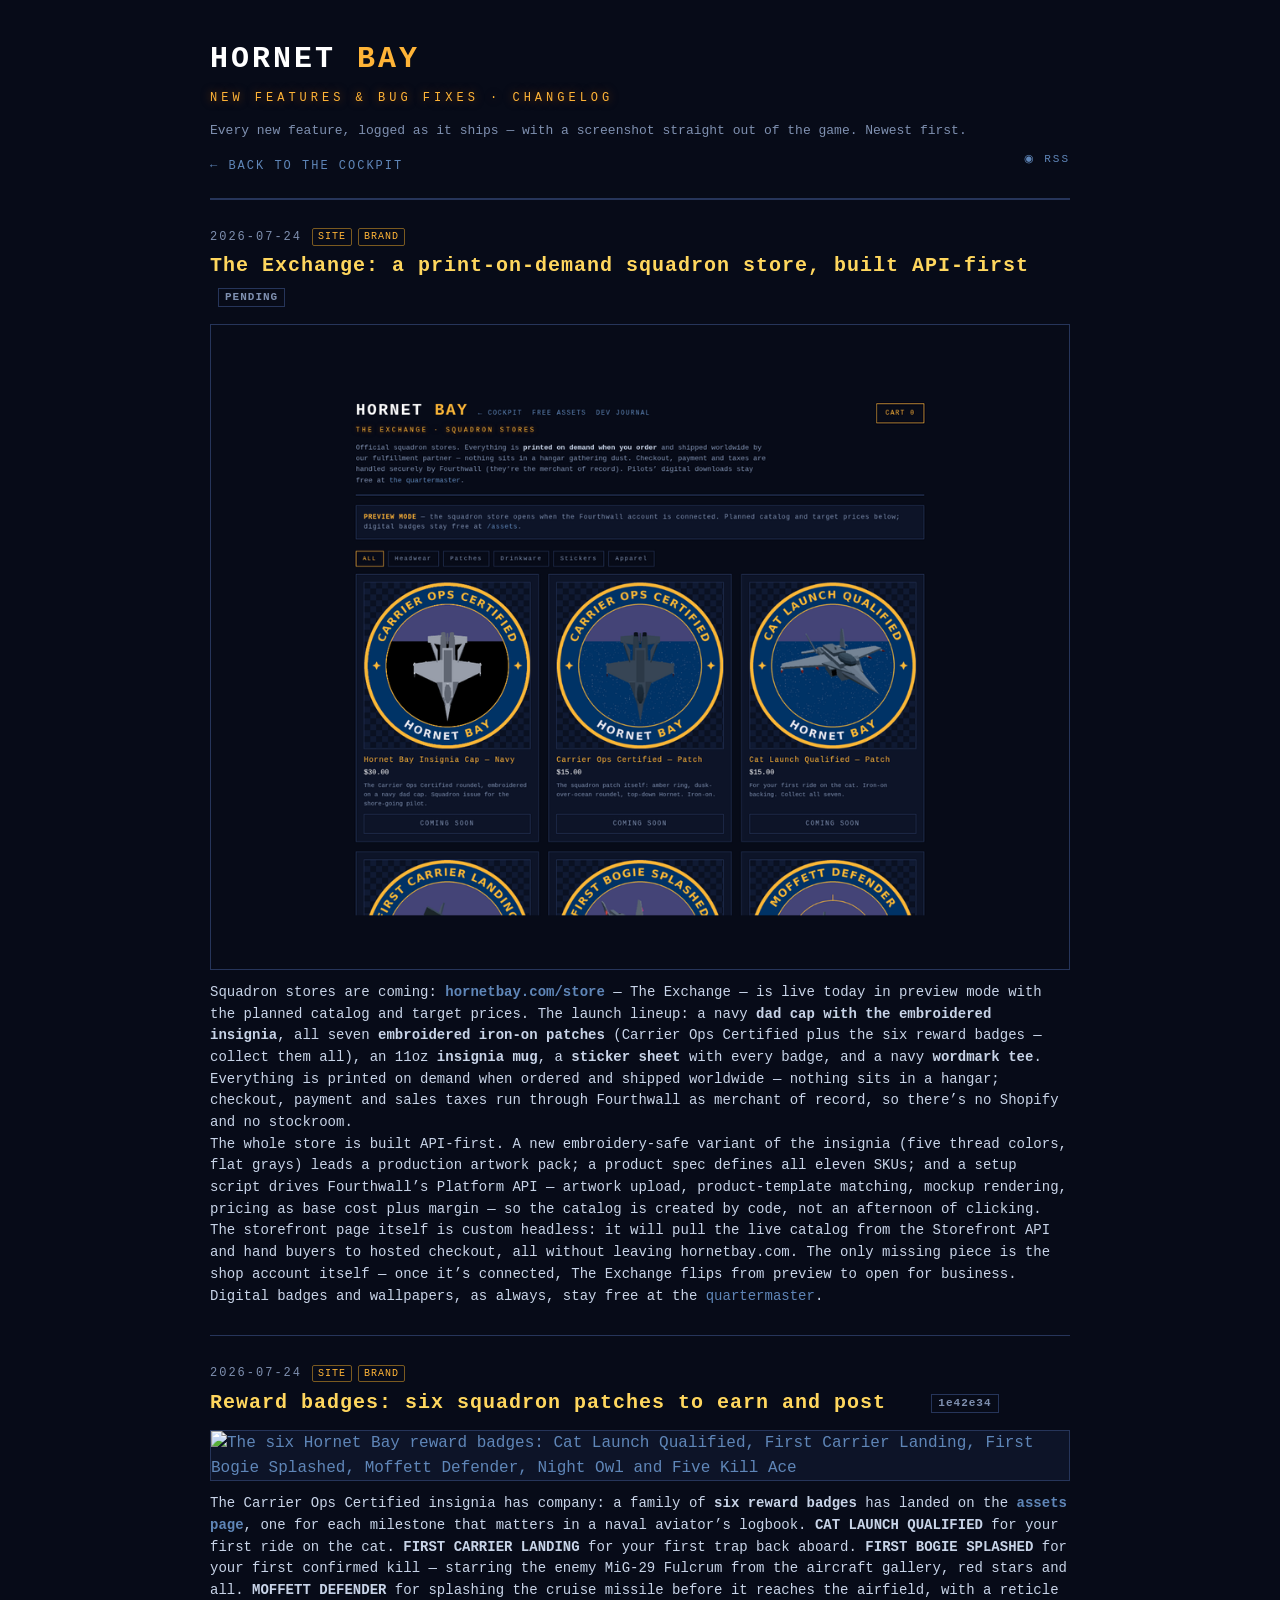
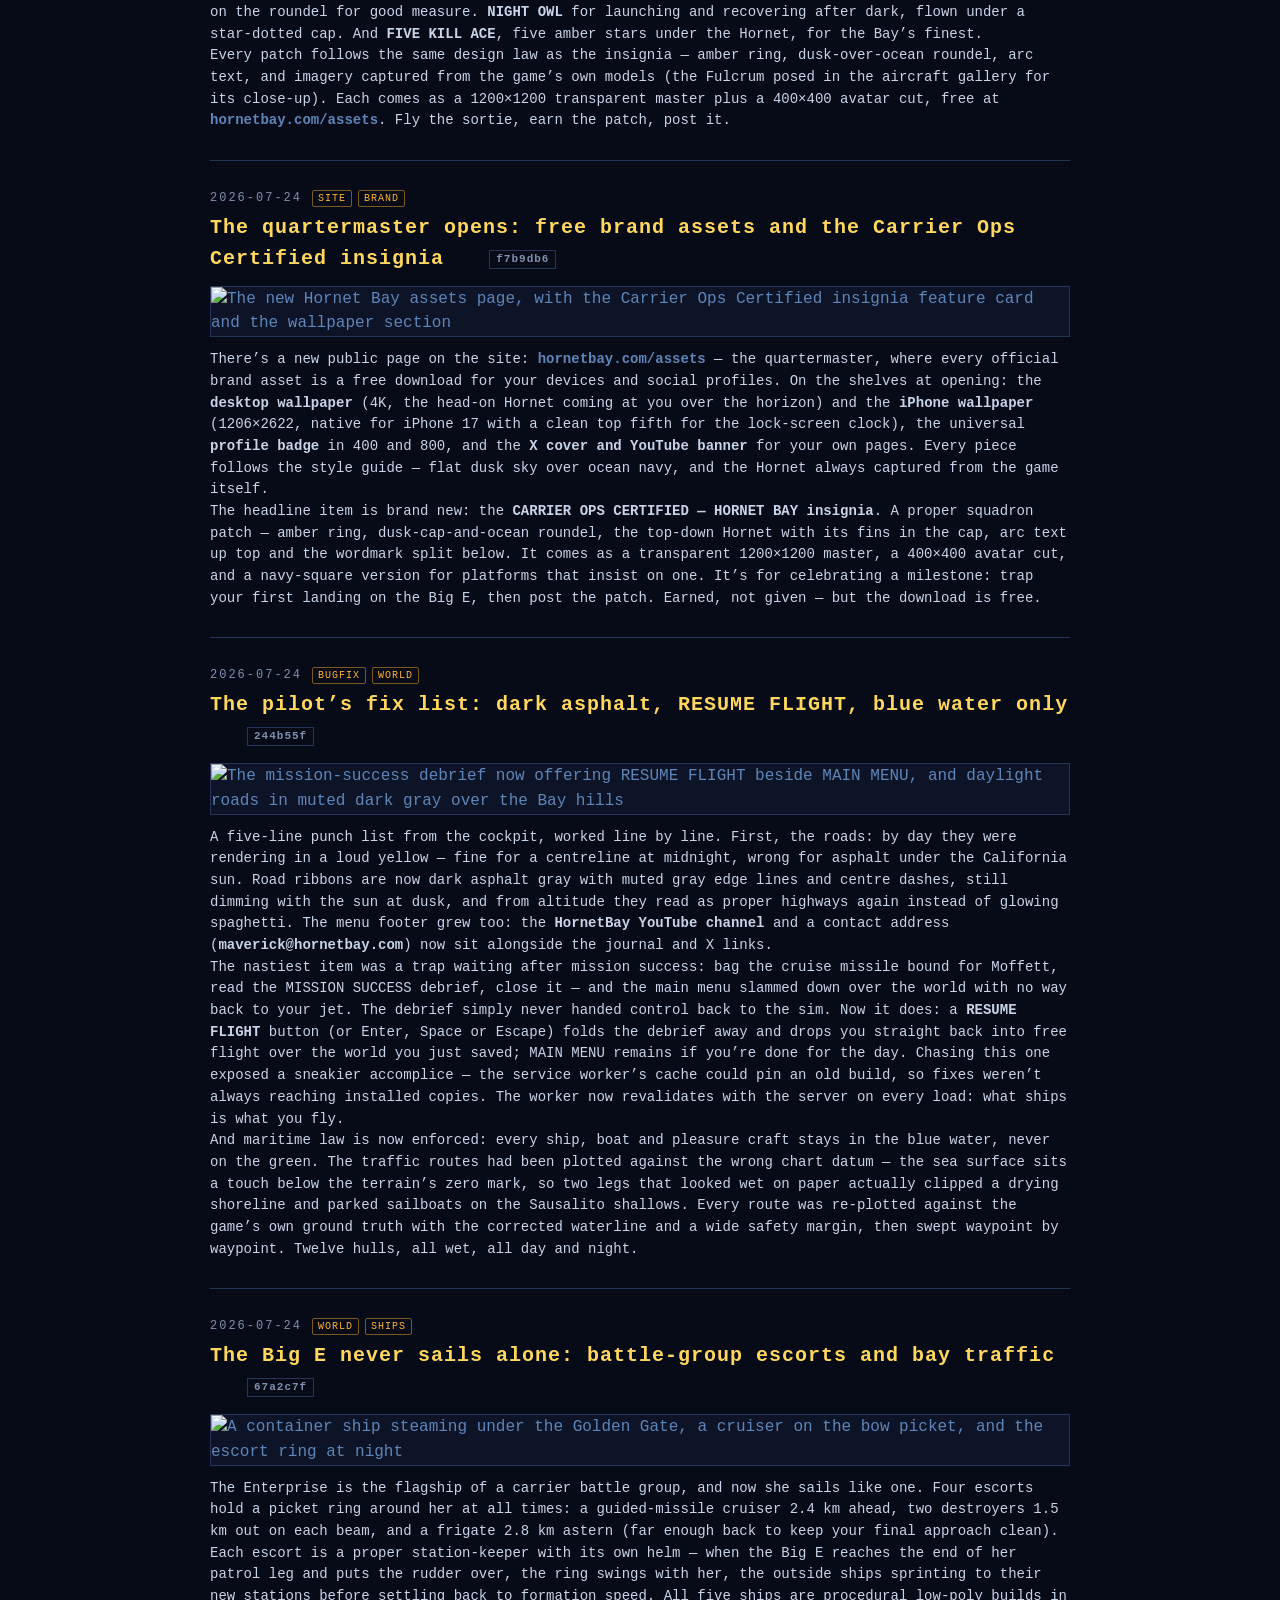
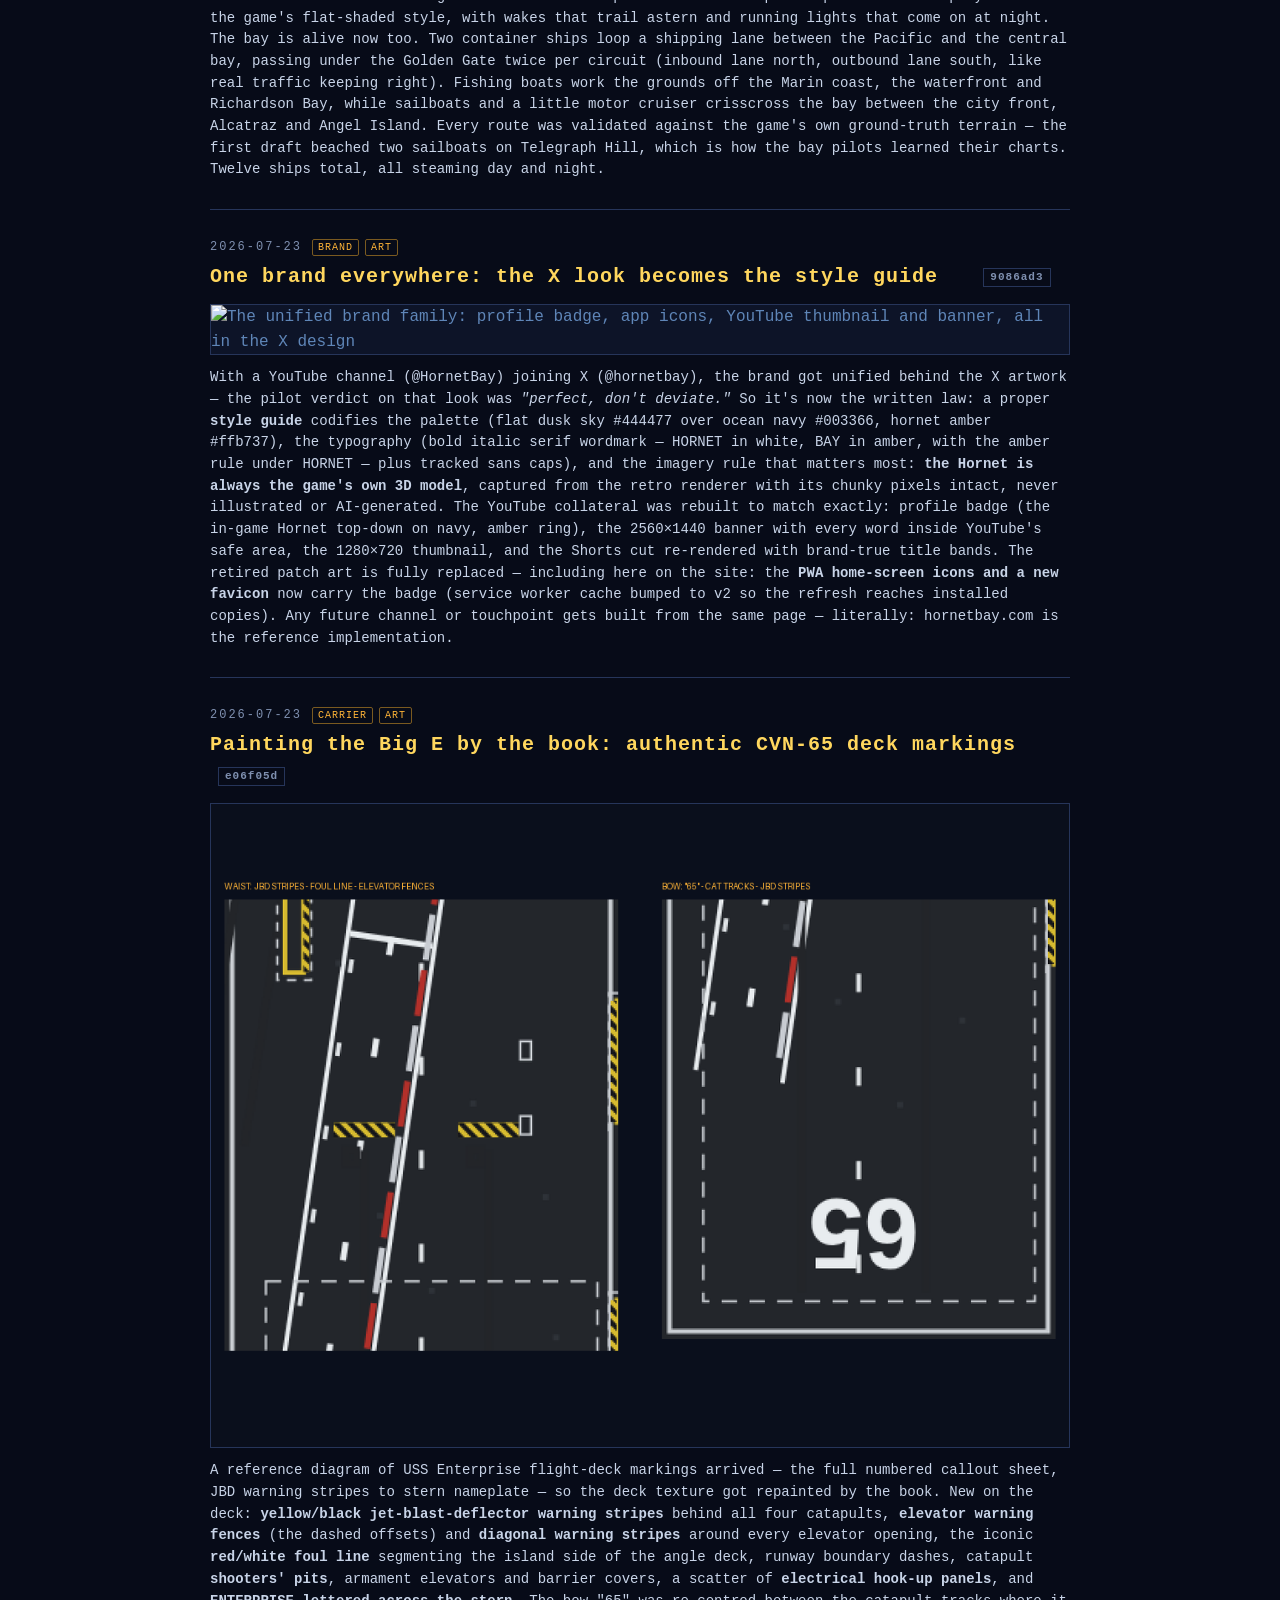
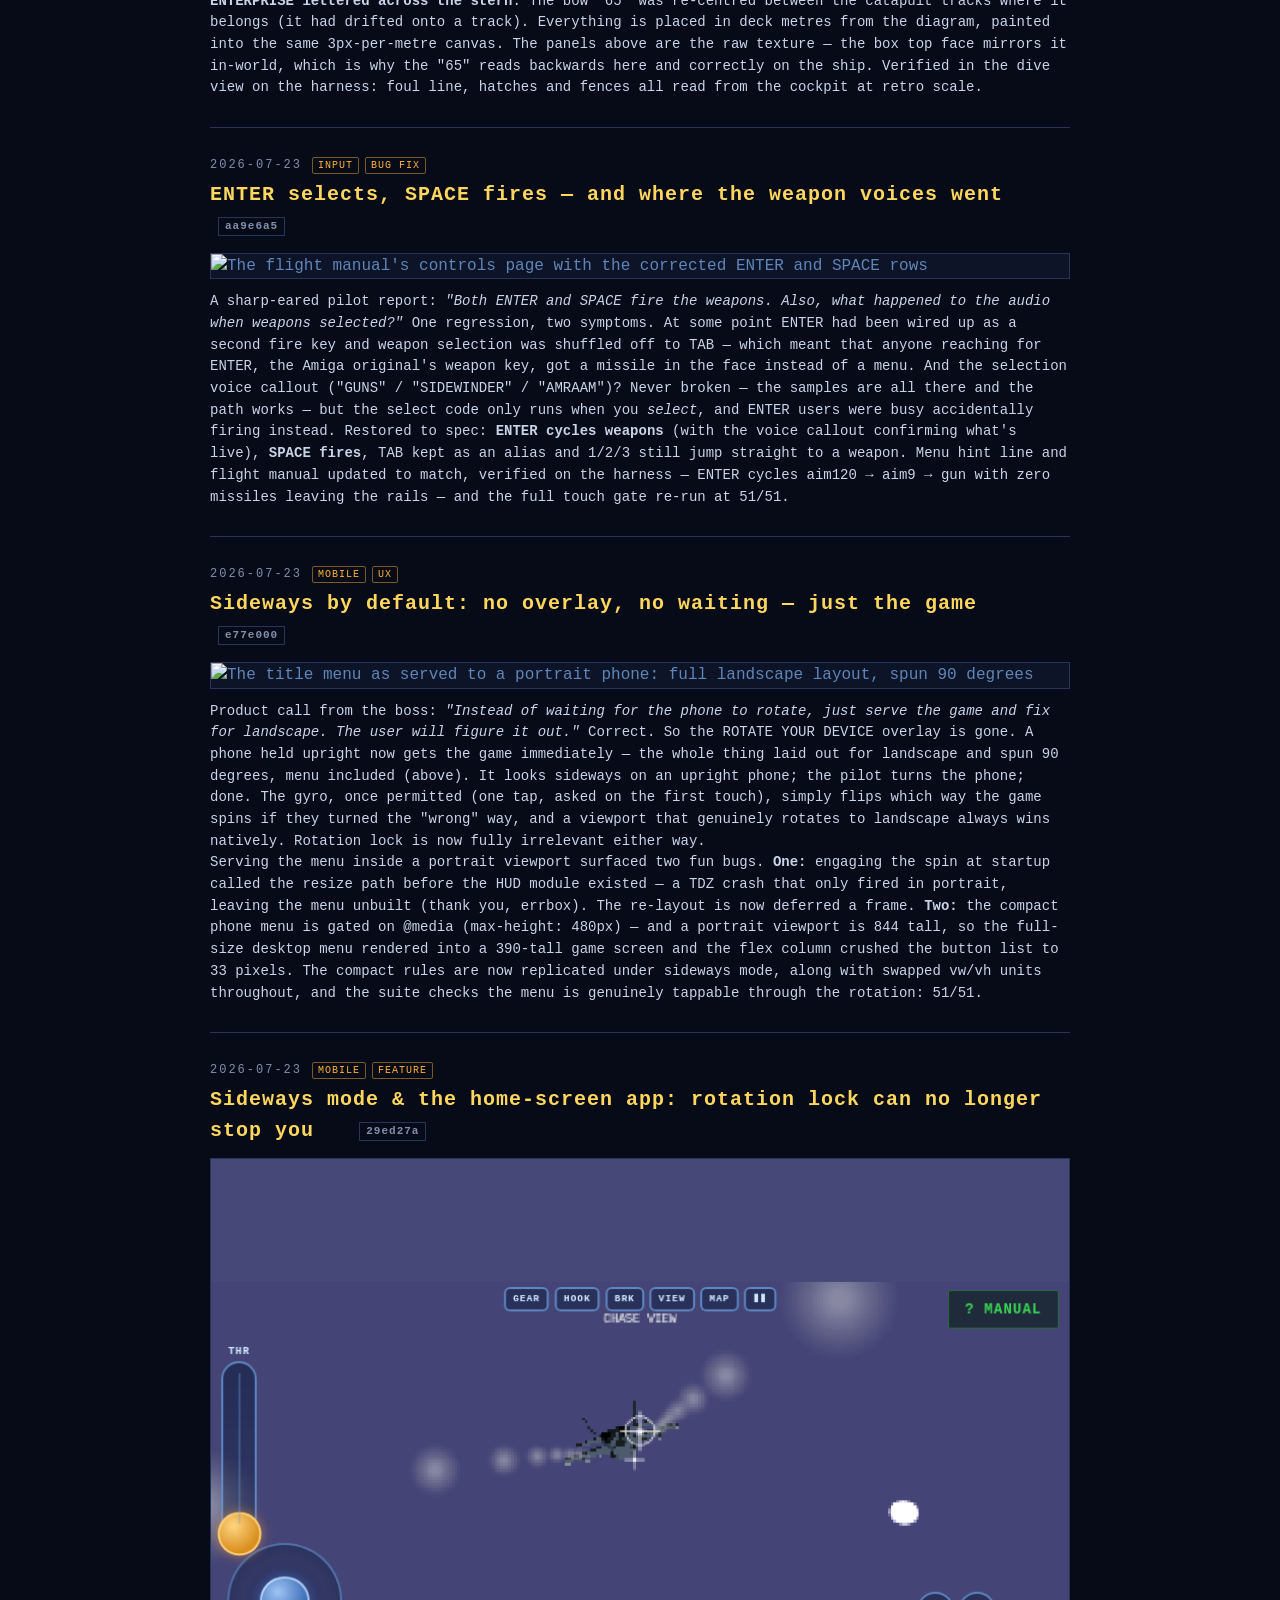
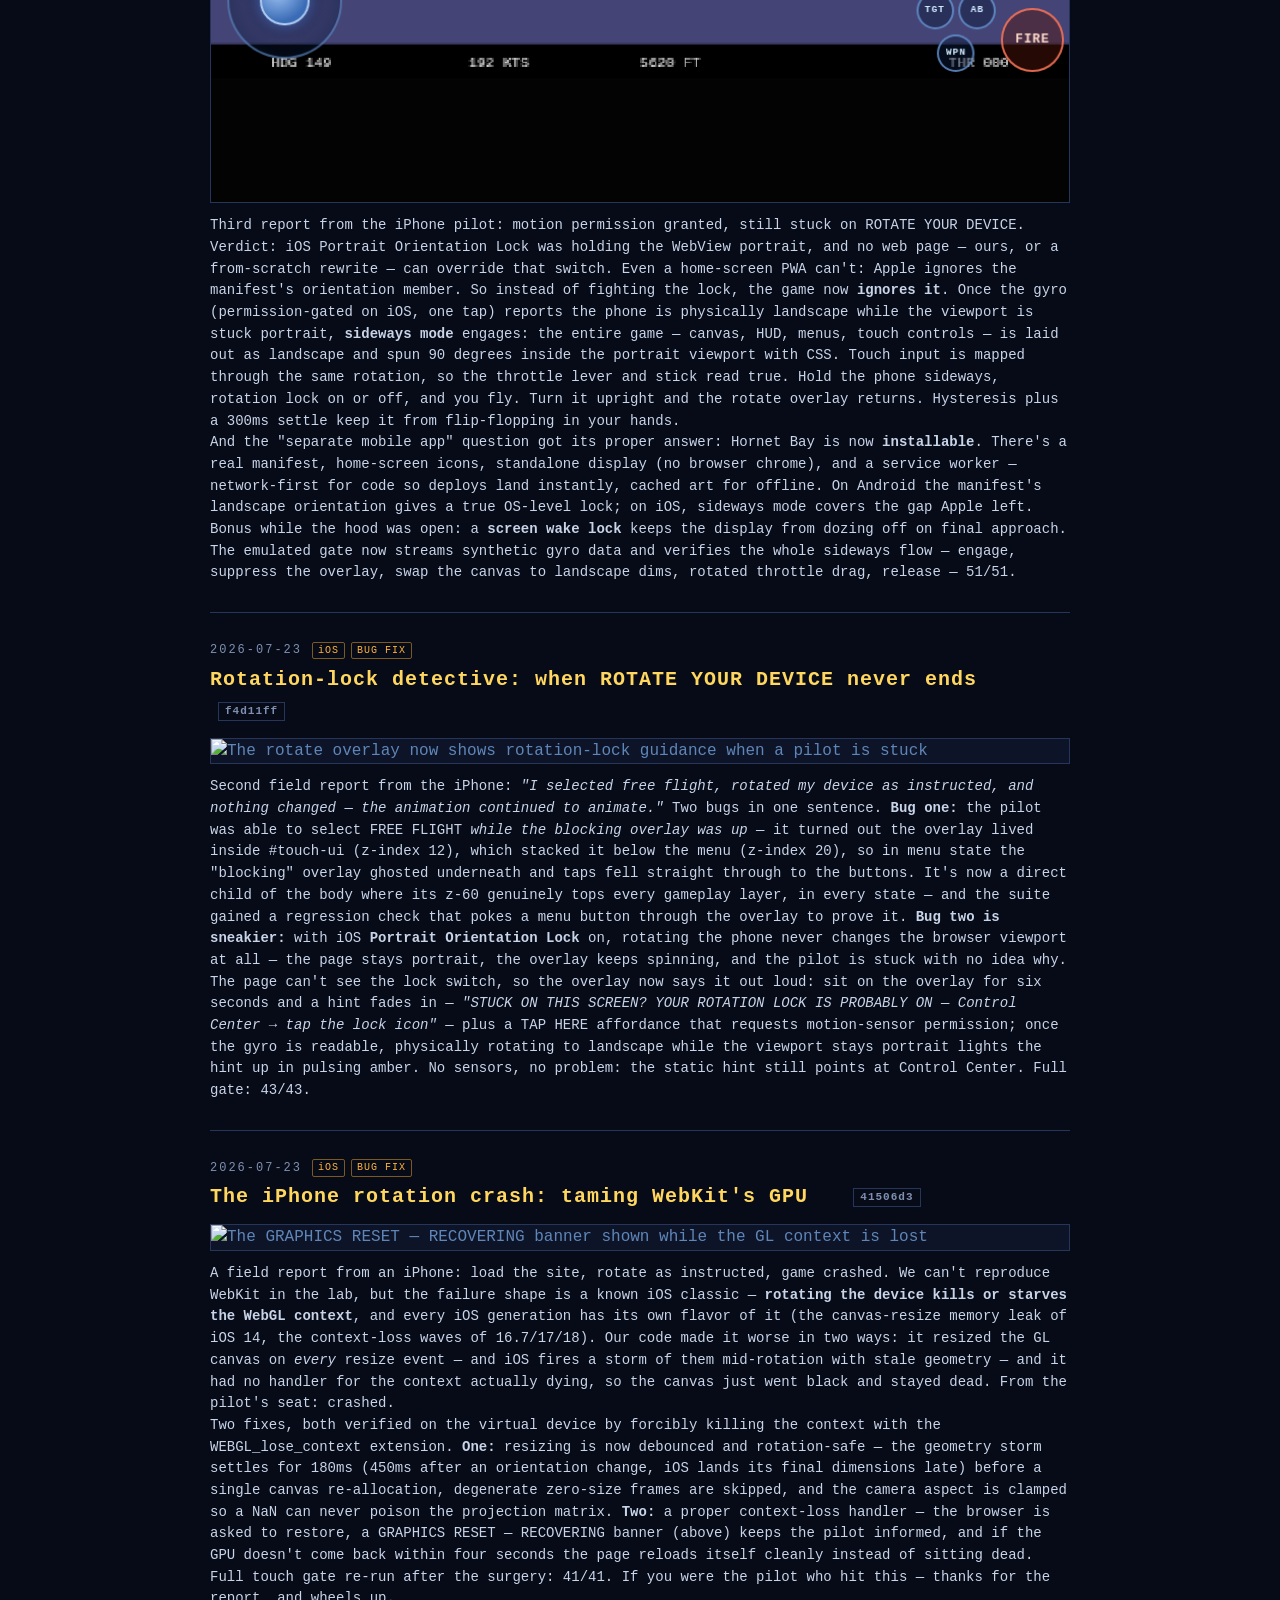
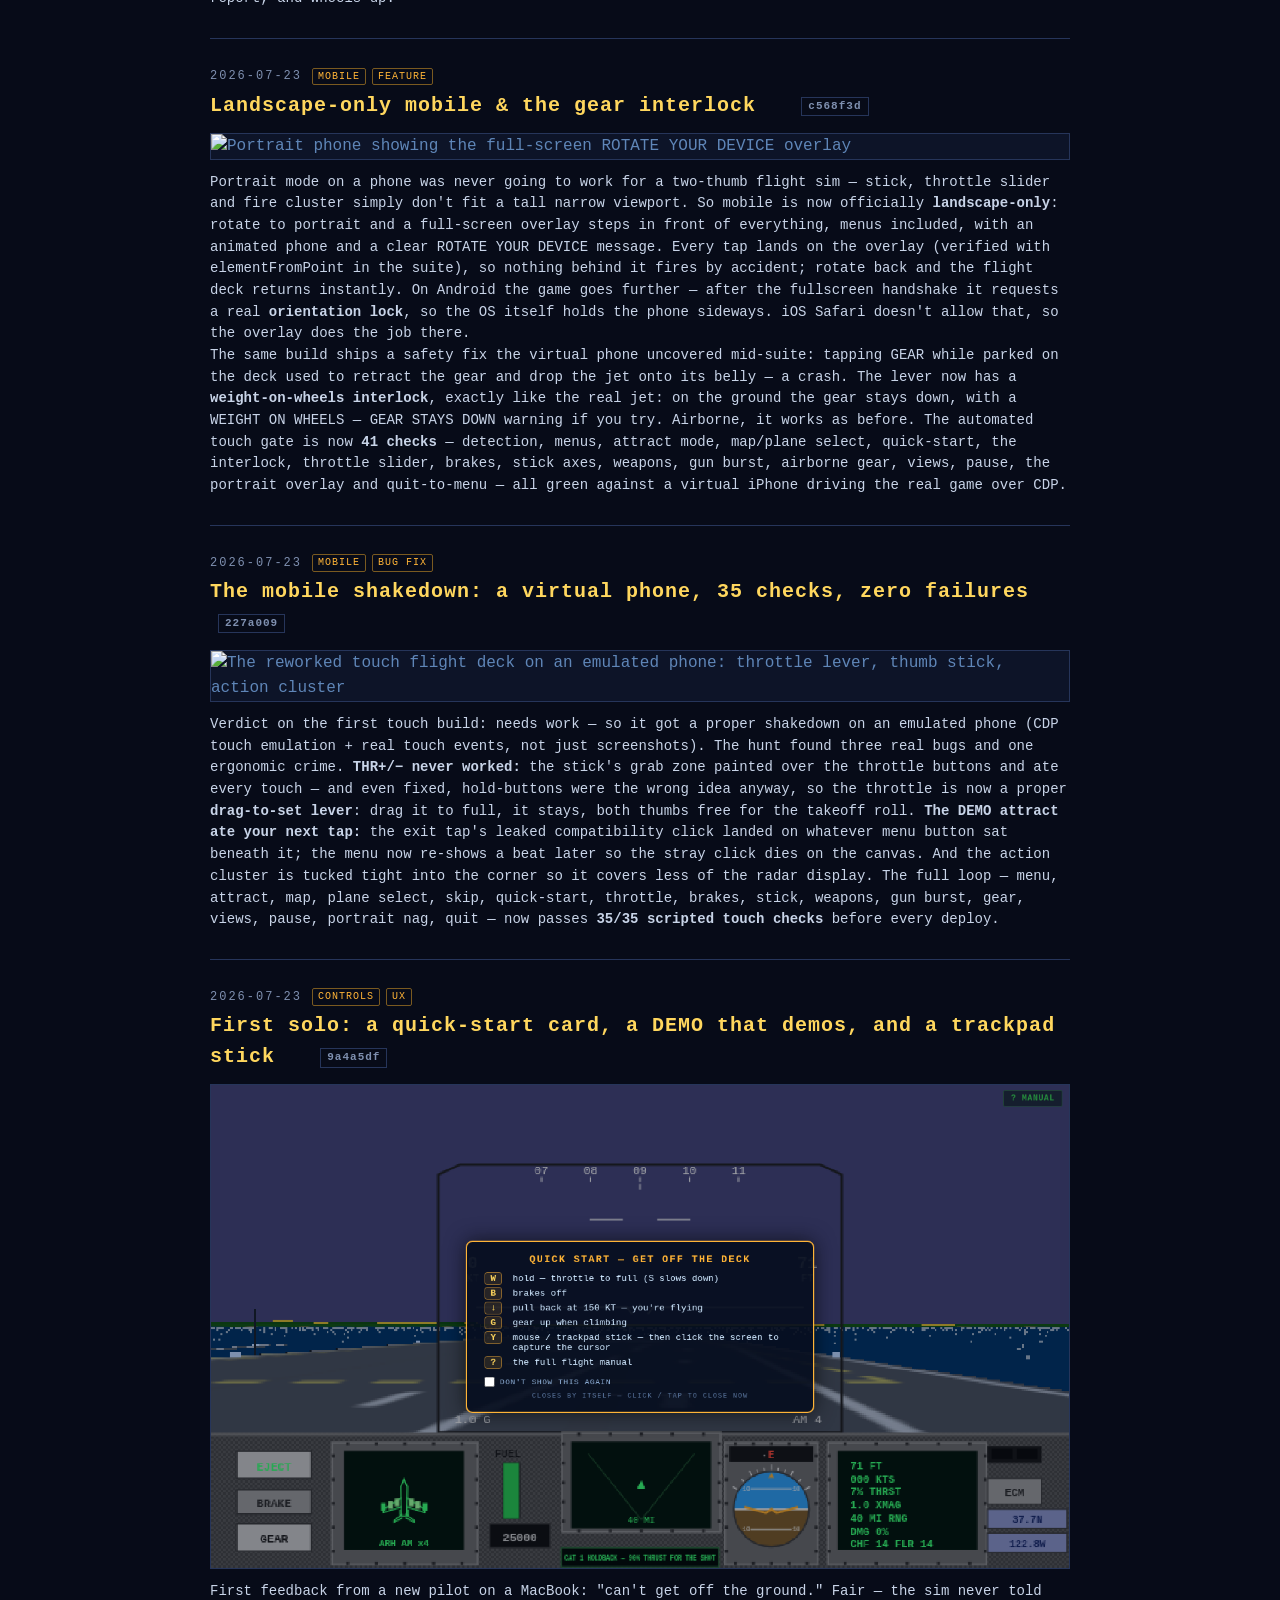
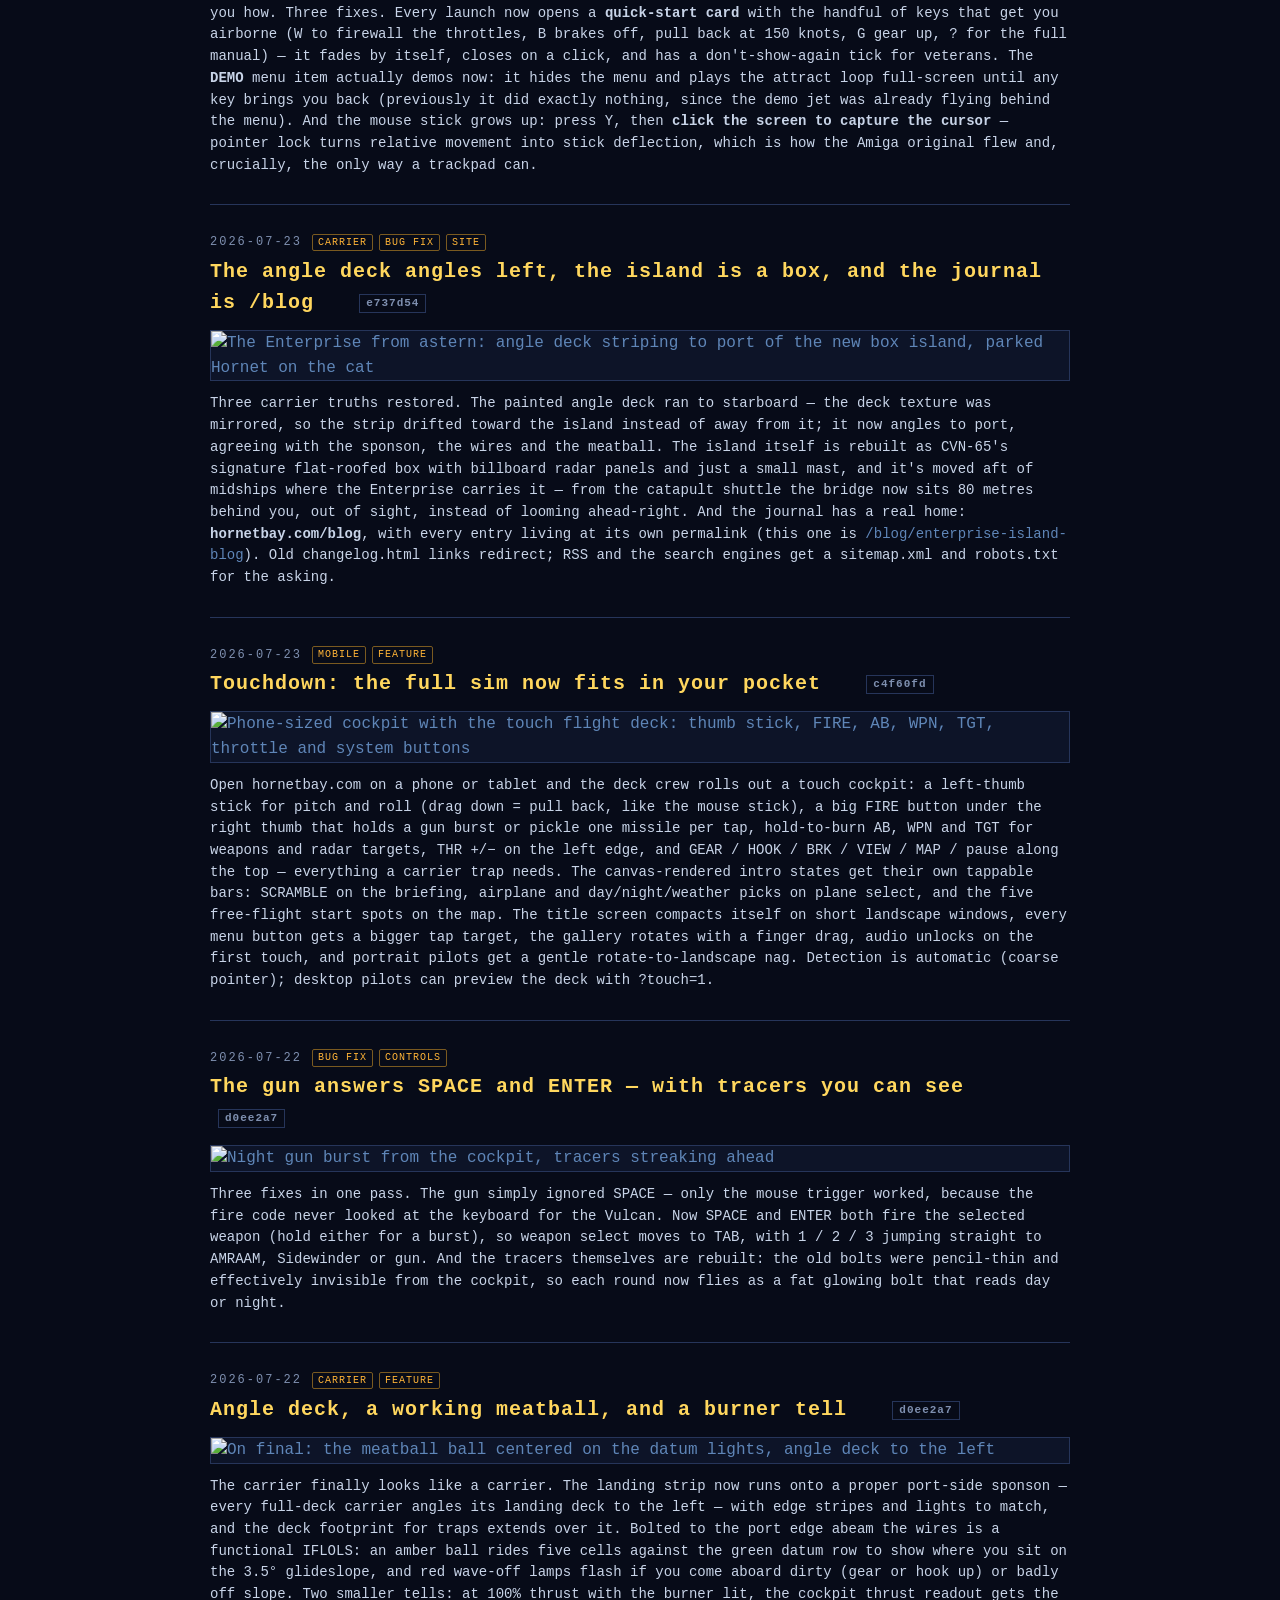
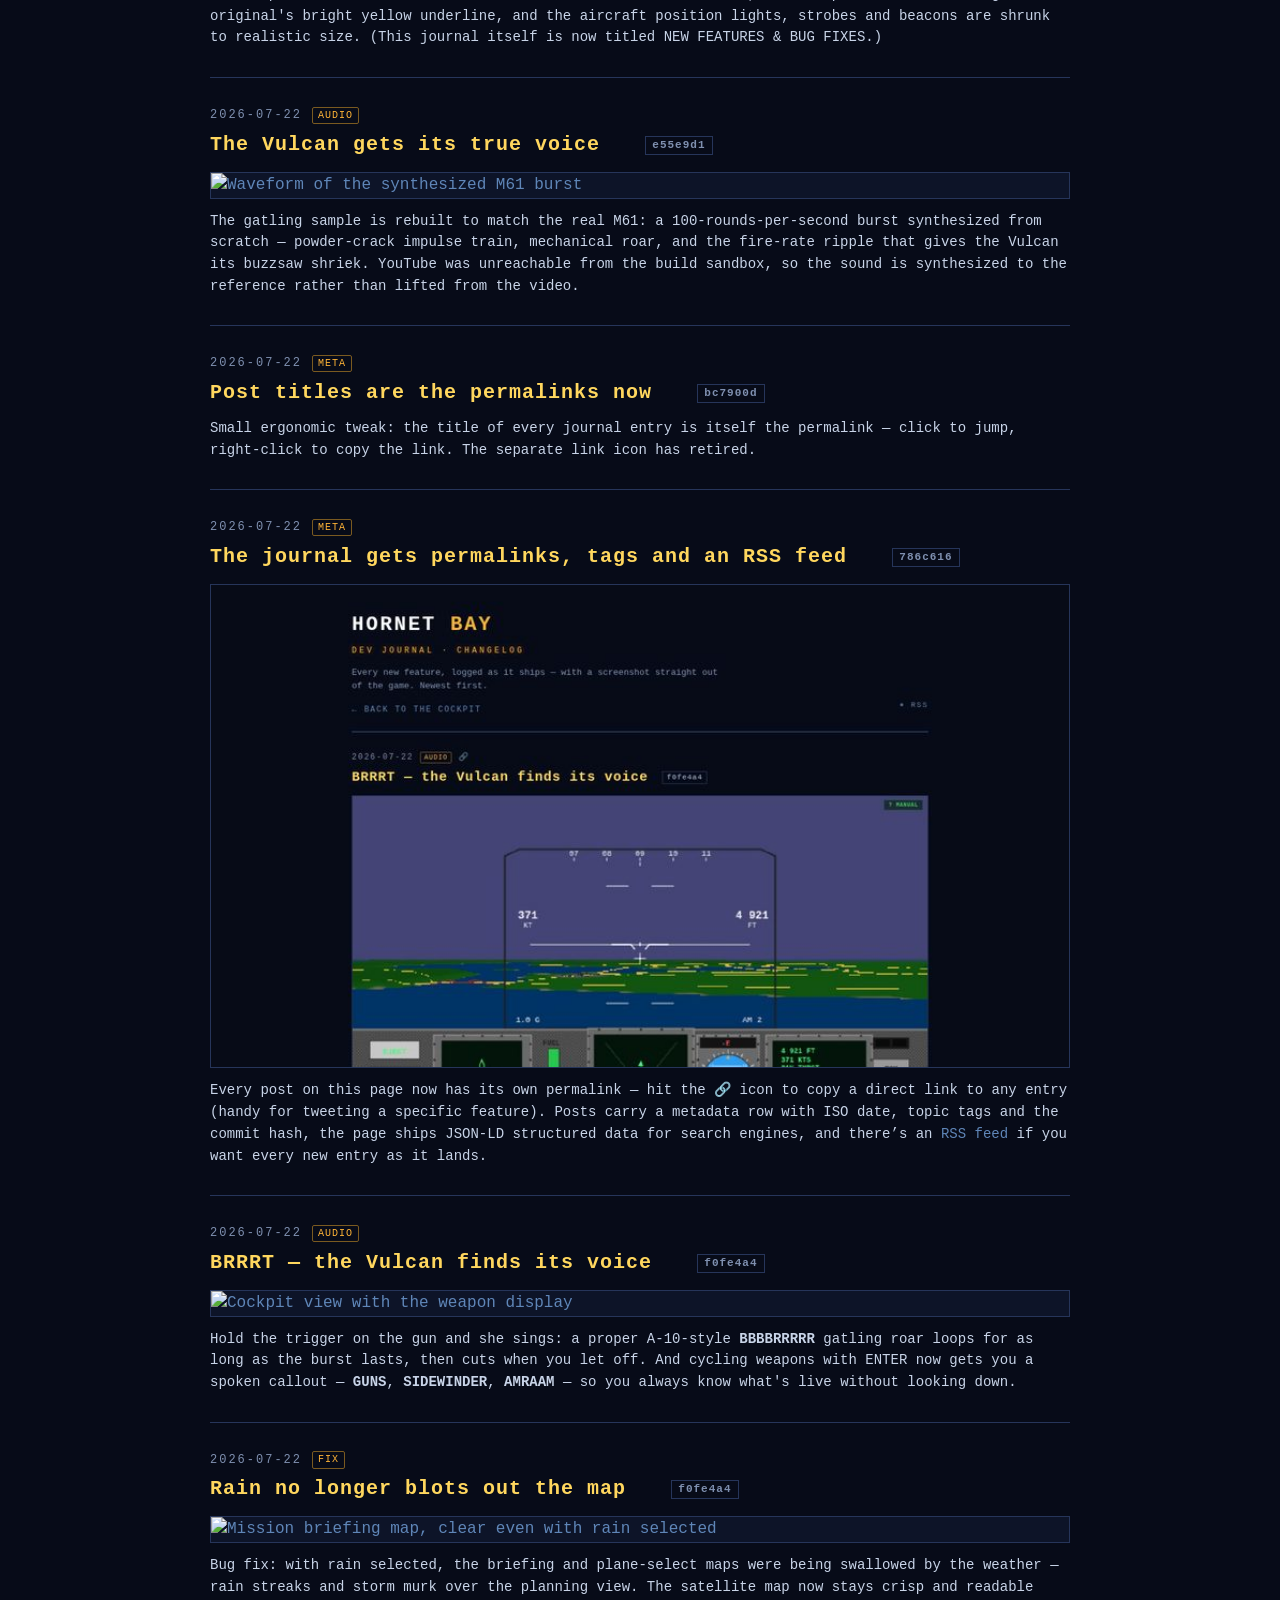
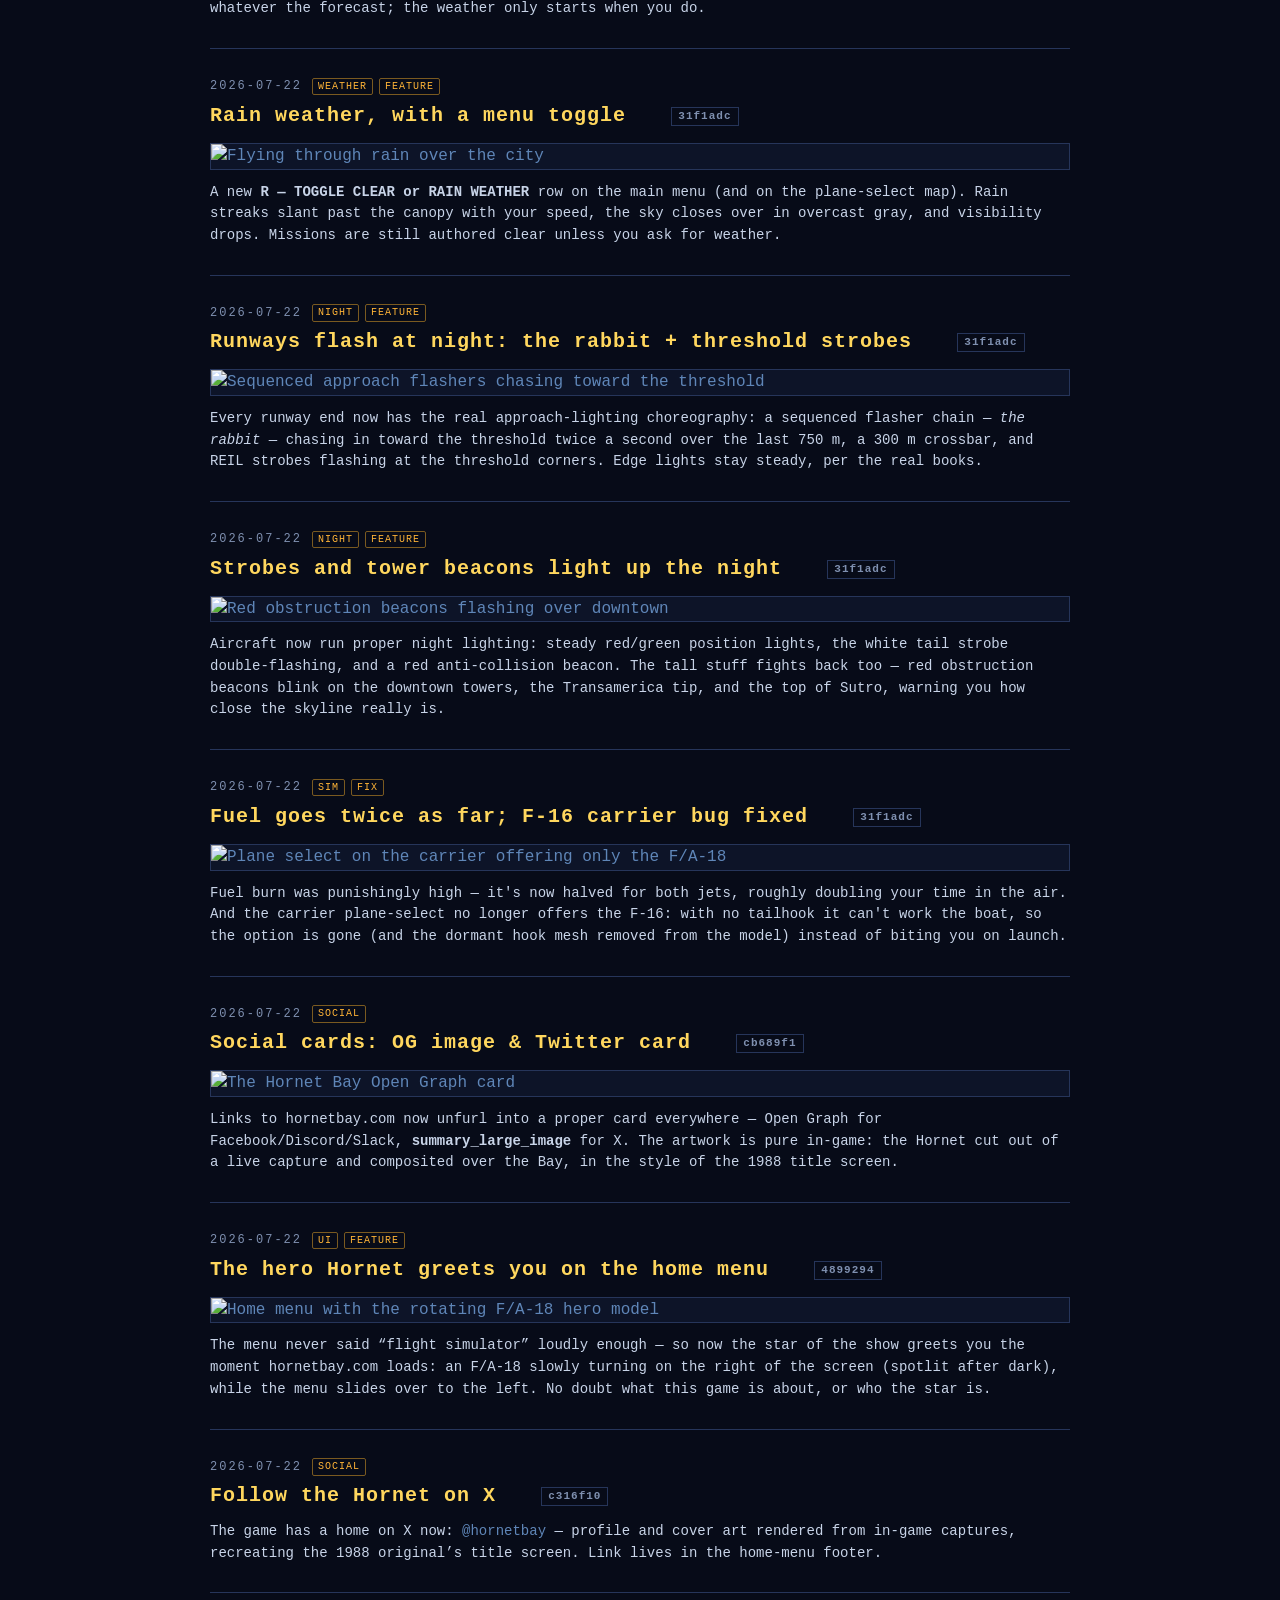
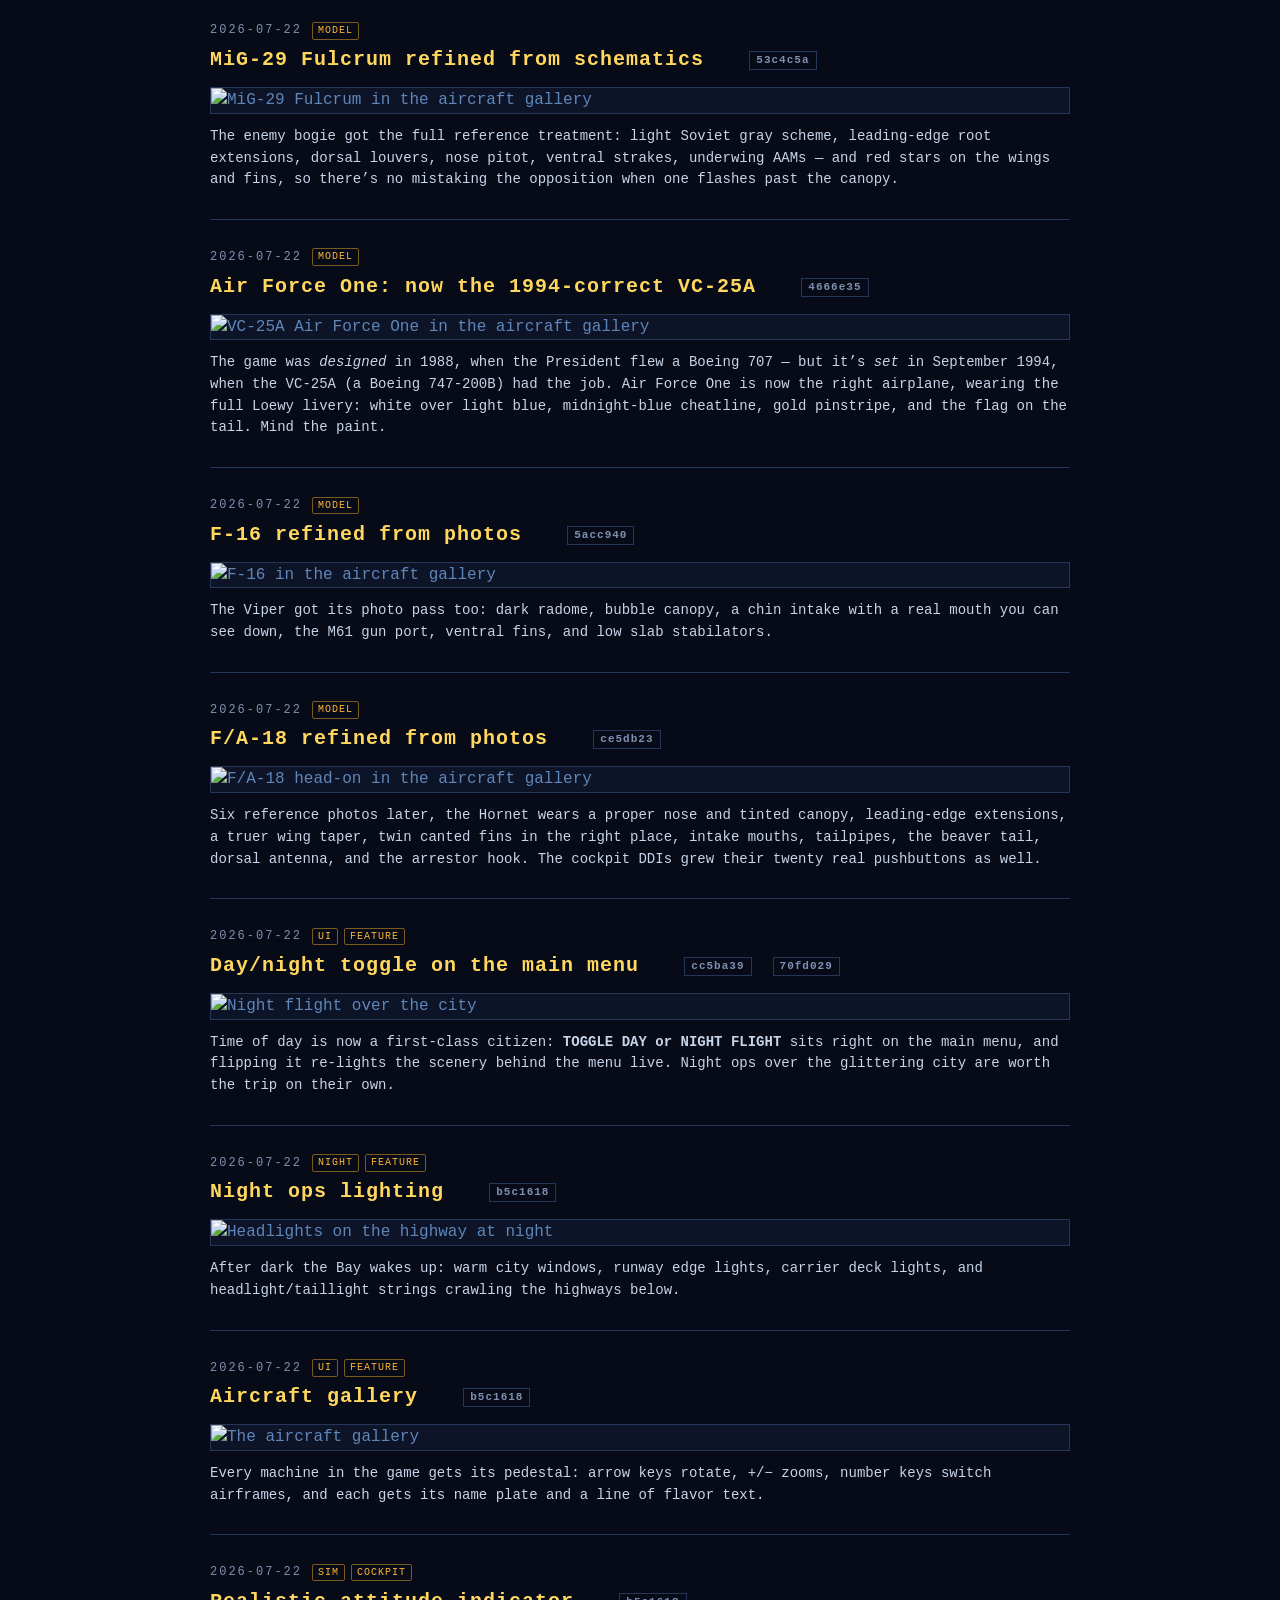
==== commit 7fb9f031: "the exchange: POD store page (preview mode) + API-first merch kit" ====
--- a/blog/index.html
+++ b/blog/index.html
@@ -100,7 +100,46 @@
   "blogPost": [
     {
       "@type": "BlogPosting",
-      "headline": "The pilot\u2019s fix list: dark asphalt, RESUME FLIGHT, blue water only PENDING",
+      "headline": "The Exchange: a print-on-demand squadron store, built API-first PENDING",
+      "datePublished": "2026-07-24",
+      "url": "https://hornetbay.com/blog/the-exchange",
+      "wordCount": 100,
+      "author": {
+        "@type": "Organization",
+        "name": "Hornet Bay",
+        "url": "https://hornetbay.com"
+      },
+      "image": "https://hornetbay.com/shots/the-exchange.png"
+    },
+    {
+      "@type": "BlogPosting",
+      "headline": "Reward badges: six squadron patches to earn and post 1e42e34",
+      "datePublished": "2026-07-24",
+      "url": "https://hornetbay.com/blog/reward-badges",
+      "wordCount": 119,
+      "author": {
+        "@type": "Organization",
+        "name": "Hornet Bay",
+        "url": "https://hornetbay.com"
+      },
+      "image": "https://hornetbay.com/shots/reward-badges.png"
+    },
+    {
+      "@type": "BlogPosting",
+      "headline": "The quartermaster opens: free brand assets and the Carrier Ops Certified insignia f7b9db6",
+      "datePublished": "2026-07-24",
+      "url": "https://hornetbay.com/blog/assets-quartermaster",
+      "wordCount": 104,
+      "author": {
+        "@type": "Organization",
+        "name": "Hornet Bay",
+        "url": "https://hornetbay.com"
+      },
+      "image": "https://hornetbay.com/shots/assets-quartermaster.png"
+    },
+    {
+      "@type": "BlogPosting",
+      "headline": "The pilot\u2019s fix list: dark asphalt, RESUME FLIGHT, blue water only 244b55f",
       "datePublished": "2026-07-24",
       "url": "https://hornetbay.com/blog/roads-resume-waterline",
       "wordCount": 94,
@@ -641,6 +680,27 @@
   <a class="back" href="/">&larr; BACK TO THE COCKPIT</a>
 </header>
 <main>
+  <article id="the-exchange">
+    <div class="meta"><time datetime="2026-07-24">2026-07-24</time><span class="tags"><span class="tag">SITE</span><span class="tag">BRAND</span></span></div>
+    <h2><a class="title-link" href="/blog/the-exchange">The Exchange: a print-on-demand squadron store, built API-first</a> <span class="hash">PENDING</span></h2>
+    <a class="shot" href="/shots/the-exchange.png"><img src="/shots/the-exchange.png" alt="The Hornet Bay Exchange store page in preview mode, showing the planned catalog with target prices" loading="lazy"></a>
+    <p>Squadron stores are coming: <b><a href="/store">hornetbay.com/store</a></b> &mdash; The Exchange &mdash; is live today in preview mode with the planned catalog and target prices. The launch lineup: a navy <b>dad cap with the embroidered insignia</b>, all seven <b>embroidered iron-on patches</b> (Carrier Ops Certified plus the six reward badges &mdash; collect them all), an 11oz <b>insignia mug</b>, a <b>sticker sheet</b> with every badge, and a navy <b>wordmark tee</b>. Everything is printed on demand when ordered and shipped worldwide &mdash; nothing sits in a hangar; checkout, payment and sales taxes run through Fourthwall as merchant of record, so there&rsquo;s no Shopify and no stockroom.</p>
+    <p>The whole store is built API-first. A new embroidery-safe variant of the insignia (five thread colors, flat grays) leads a production artwork pack; a product spec defines all eleven SKUs; and a setup script drives Fourthwall&rsquo;s Platform API &mdash; artwork upload, product-template matching, mockup rendering, pricing as base cost plus margin &mdash; so the catalog is created by code, not an afternoon of clicking. The storefront page itself is custom headless: it will pull the live catalog from the Storefront API and hand buyers to hosted checkout, all without leaving hornetbay.com. The only missing piece is the shop account itself &mdash; once it&rsquo;s connected, The Exchange flips from preview to open for business. Digital badges and wallpapers, as always, stay free at the <a href="/assets">quartermaster</a>.</p>
+  </article>
+  <article id="reward-badges">
+    <div class="meta"><time datetime="2026-07-24">2026-07-24</time><span class="tags"><span class="tag">SITE</span><span class="tag">BRAND</span></span></div>
+    <h2><a class="title-link" href="/blog/reward-badges">Reward badges: six squadron patches to earn and post</a> <span class="hash">1e42e34</span></h2>
+    <a class="shot" href="/shots/reward-badges.png"><img src="/shots/reward-badges.png" alt="The six Hornet Bay reward badges: Cat Launch Qualified, First Carrier Landing, First Bogie Splashed, Moffett Defender, Night Owl and Five Kill Ace" loading="lazy"></a>
+    <p>The Carrier Ops Certified insignia has company: a family of <b>six reward badges</b> has landed on the <b><a href="/assets">assets page</a></b>, one for each milestone that matters in a naval aviator&rsquo;s logbook. <b>CAT LAUNCH QUALIFIED</b> for your first ride on the cat. <b>FIRST CARRIER LANDING</b> for your first trap back aboard. <b>FIRST BOGIE SPLASHED</b> for your first confirmed kill &mdash; starring the enemy MiG-29 Fulcrum from the aircraft gallery, red stars and all. <b>MOFFETT DEFENDER</b> for splashing the cruise missile before it reaches the airfield, with a reticle on the roundel for good measure. <b>NIGHT OWL</b> for launching and recovering after dark, flown under a star-dotted cap. And <b>FIVE KILL ACE</b>, five amber stars under the Hornet, for the Bay&rsquo;s finest.</p>
+    <p>Every patch follows the same design law as the insignia &mdash; amber ring, dusk-over-ocean roundel, arc text, and imagery captured from the game&rsquo;s own models (the Fulcrum posed in the aircraft gallery for its close-up). Each comes as a 1200&times;1200 transparent master plus a 400&times;400 avatar cut, free at <b><a href="/assets">hornetbay.com/assets</a></b>. Fly the sortie, earn the patch, post it.</p>
+  </article>
+  <article id="assets-quartermaster">
+    <div class="meta"><time datetime="2026-07-24">2026-07-24</time><span class="tags"><span class="tag">SITE</span><span class="tag">BRAND</span></span></div>
+    <h2><a class="title-link" href="/blog/assets-quartermaster">The quartermaster opens: free brand assets and the Carrier Ops Certified insignia</a> <span class="hash">f7b9db6</span></h2>
+    <a class="shot" href="/shots/assets-quartermaster.png"><img src="/shots/assets-quartermaster.png" alt="The new Hornet Bay assets page, with the Carrier Ops Certified insignia feature card and the wallpaper section" loading="lazy"></a>
+    <p>There&rsquo;s a new public page on the site: <b><a href="/assets">hornetbay.com/assets</a></b> &mdash; the quartermaster, where every official brand asset is a free download for your devices and social profiles. On the shelves at opening: the <b>desktop wallpaper</b> (4K, the head-on Hornet coming at you over the horizon) and the <b>iPhone wallpaper</b> (1206&times;2622, native for iPhone 17 with a clean top fifth for the lock-screen clock), the universal <b>profile badge</b> in 400 and 800, and the <b>X cover and YouTube banner</b> for your own pages. Every piece follows the style guide &mdash; flat dusk sky over ocean navy, and the Hornet always captured from the game itself.</p>
+    <p>The headline item is brand new: the <b>CARRIER OPS CERTIFIED &mdash; HORNET BAY insignia</b>. A proper squadron patch &mdash; amber ring, dusk-cap-and-ocean roundel, the top-down Hornet with its fins in the cap, arc text up top and the wordmark split below. It comes as a transparent 1200&times;1200 master, a 400&times;400 avatar cut, and a navy-square version for platforms that insist on one. It&rsquo;s for celebrating a milestone: trap your first landing on the Big E, then post the patch. Earned, not given &mdash; but the download is free.</p>
+  </article>
   <article id="roads-resume-waterline">
     <div class="meta"><time datetime="2026-07-24">2026-07-24</time><span class="tags"><span class="tag">BUGFIX</span><span class="tag">WORLD</span></span></div>
     <h2><a class="title-link" href="/blog/roads-resume-waterline">The pilot&rsquo;s fix list: dark asphalt, RESUME FLIGHT, blue water only</a> <span class="hash">244b55f</span></h2>
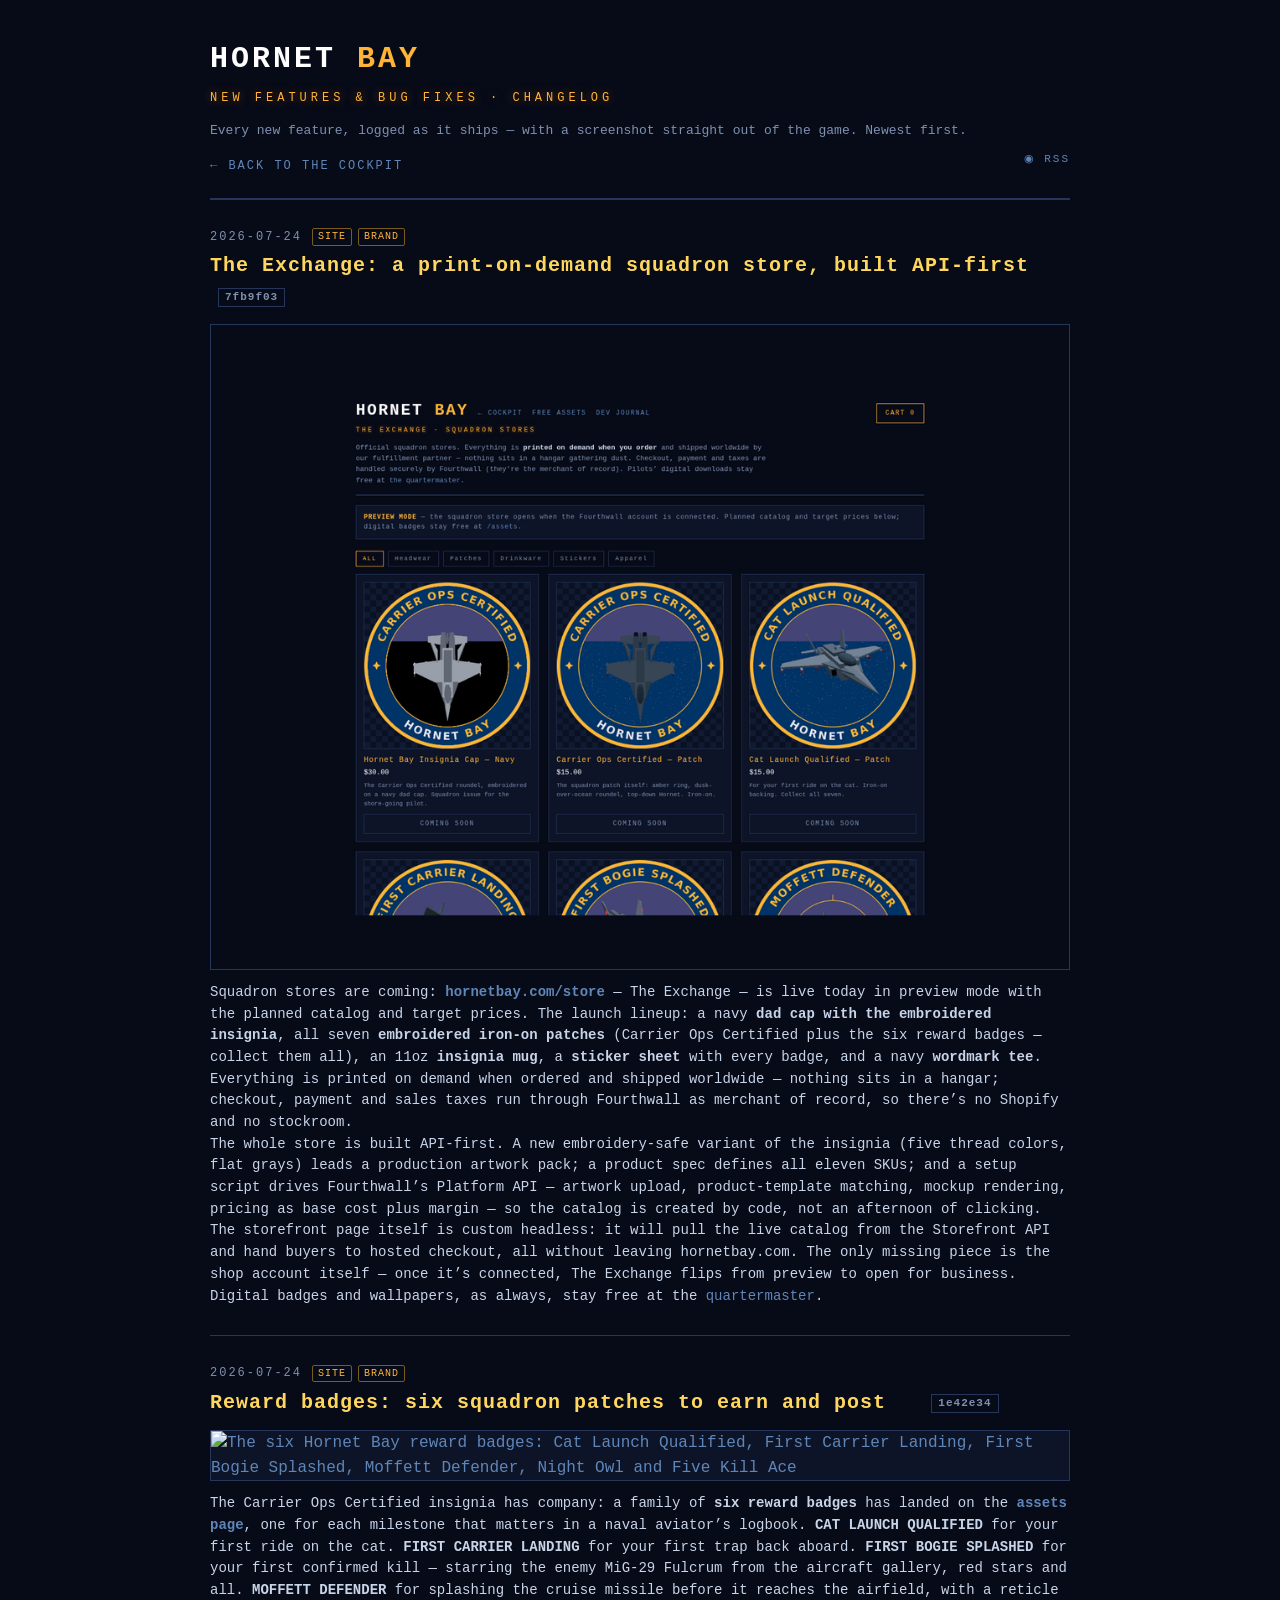
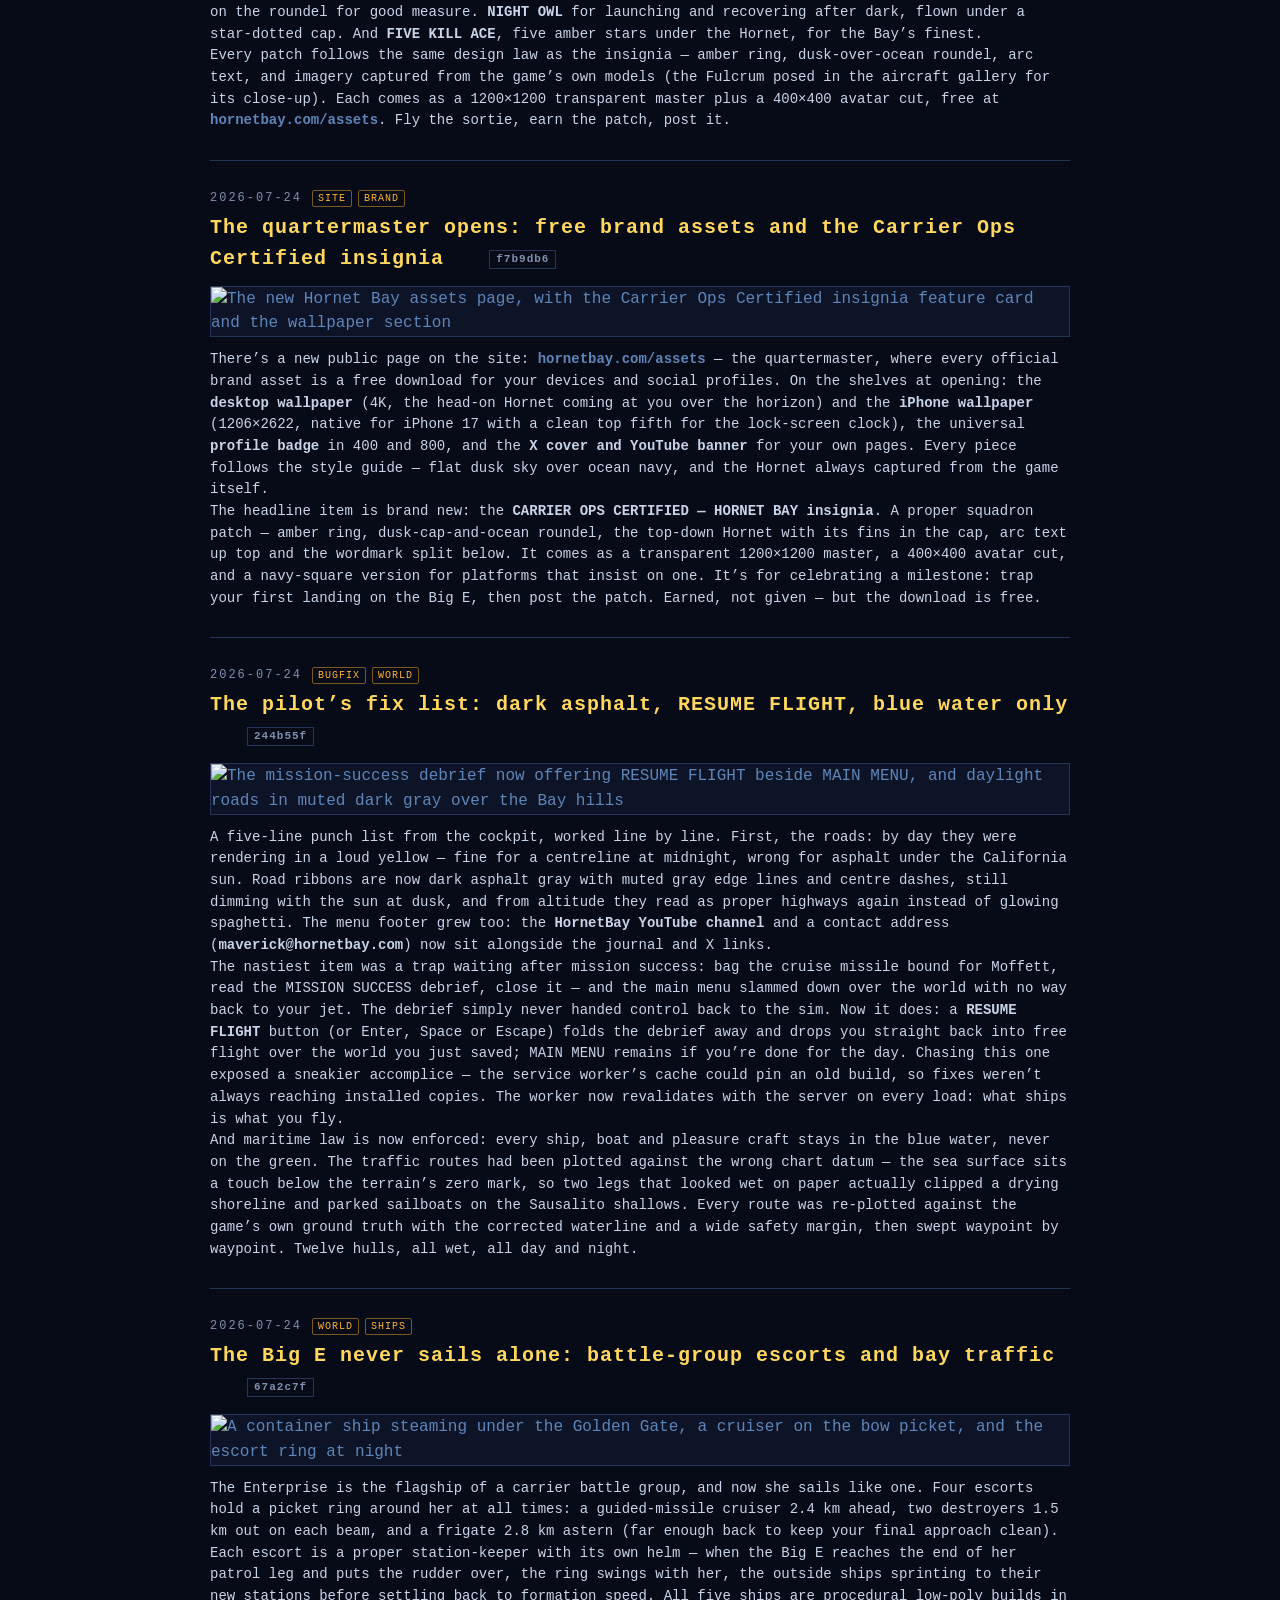
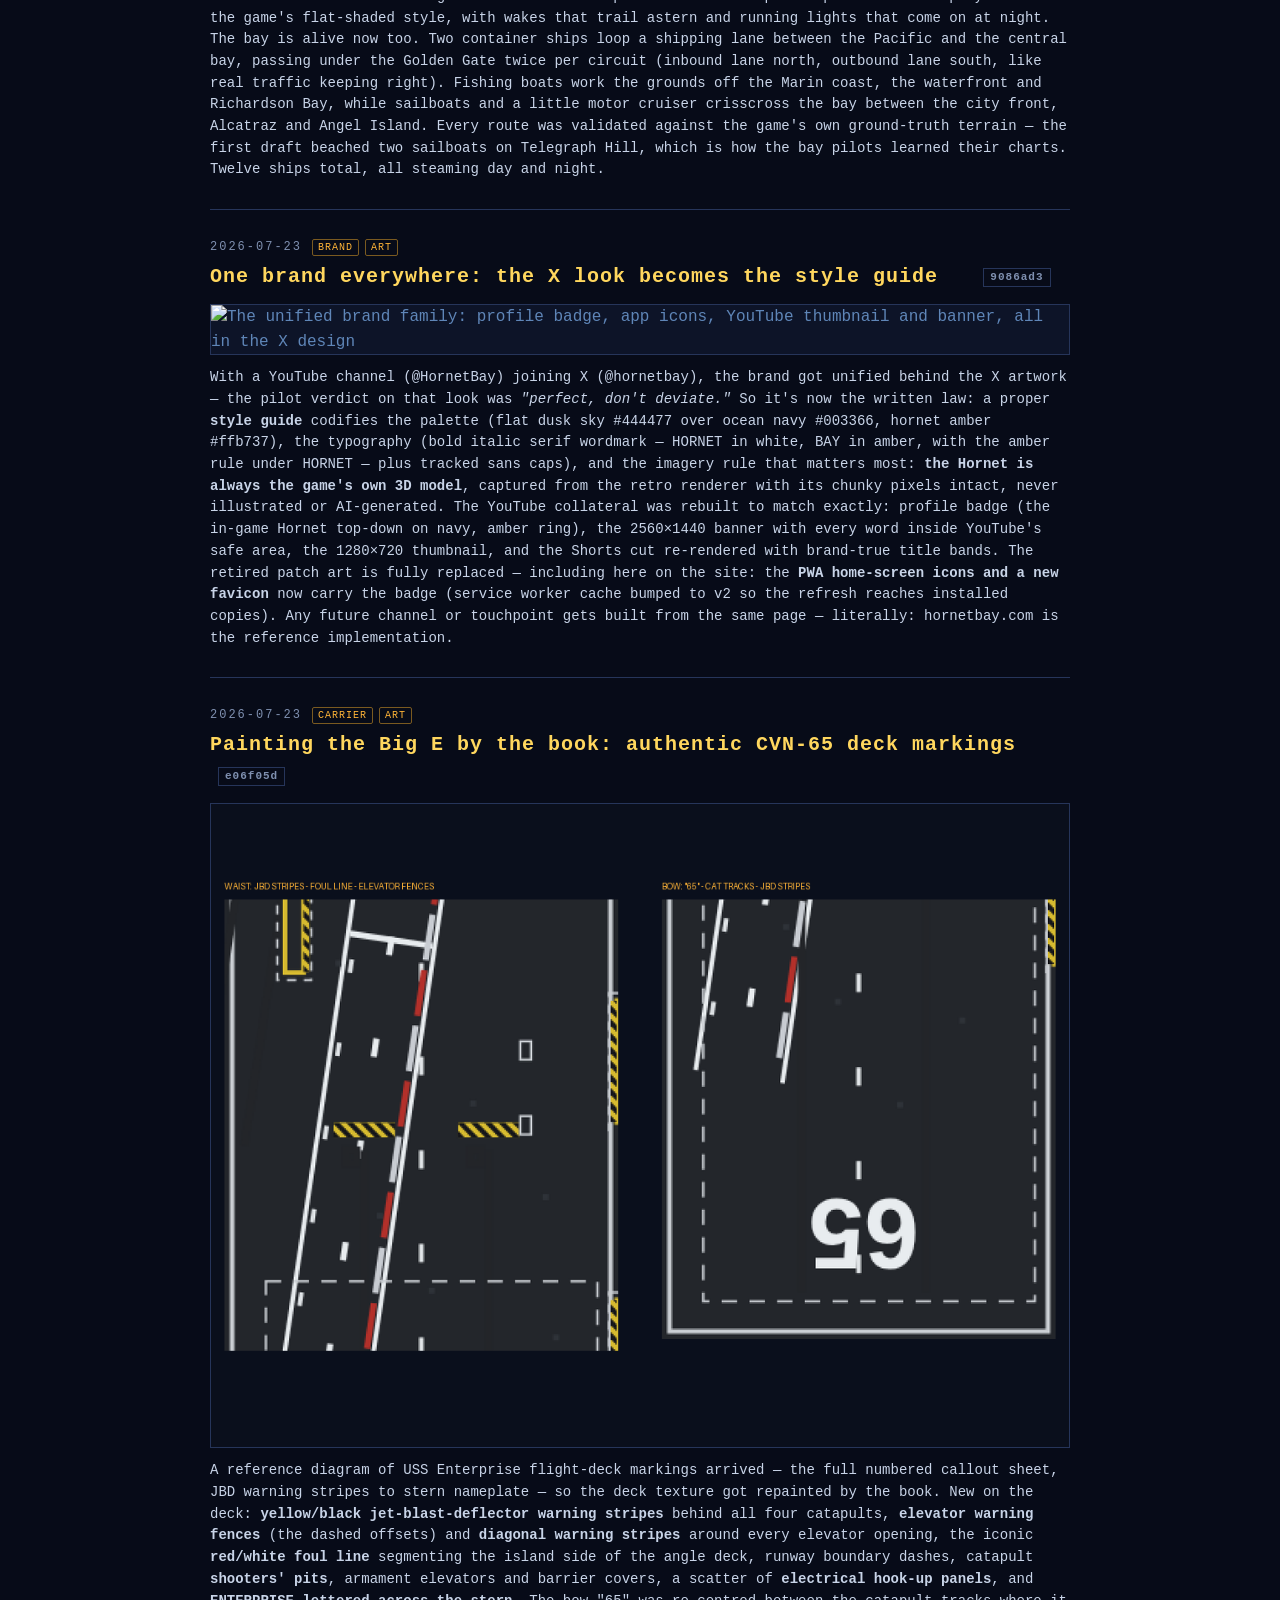
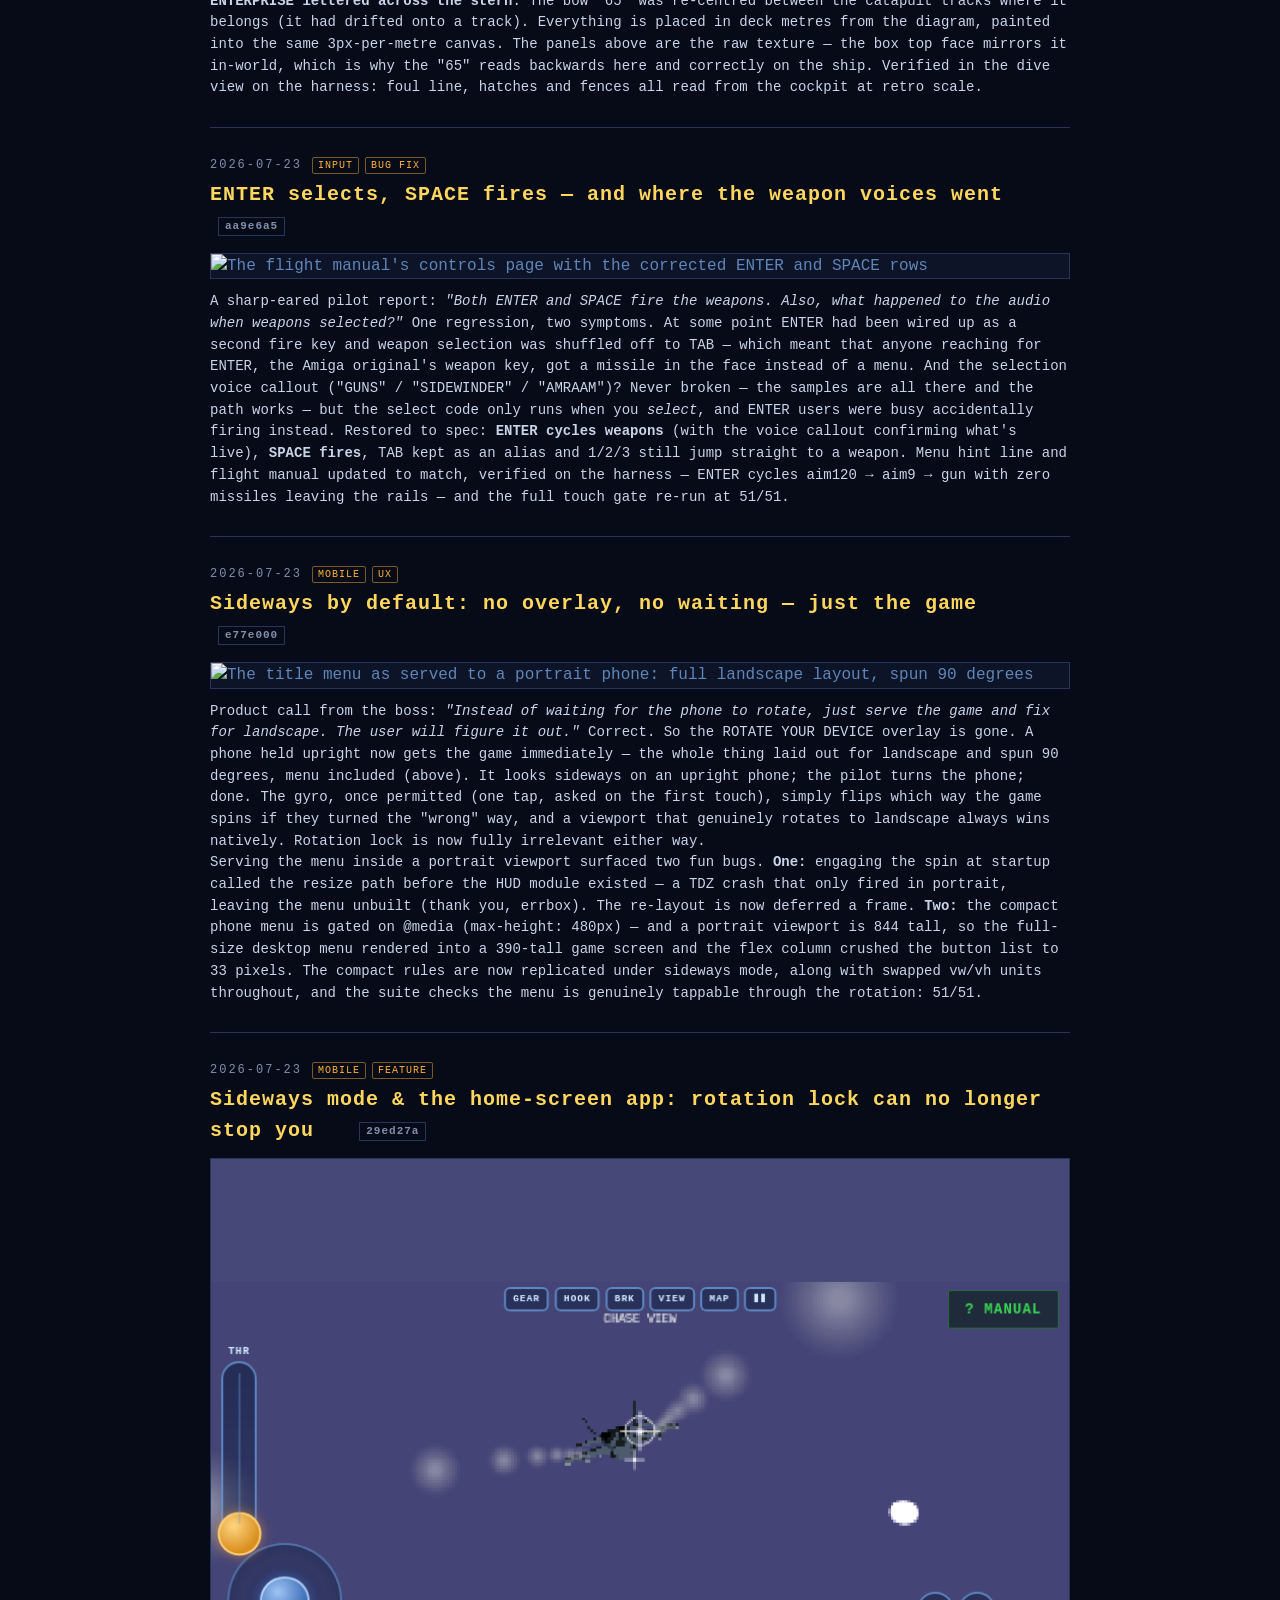
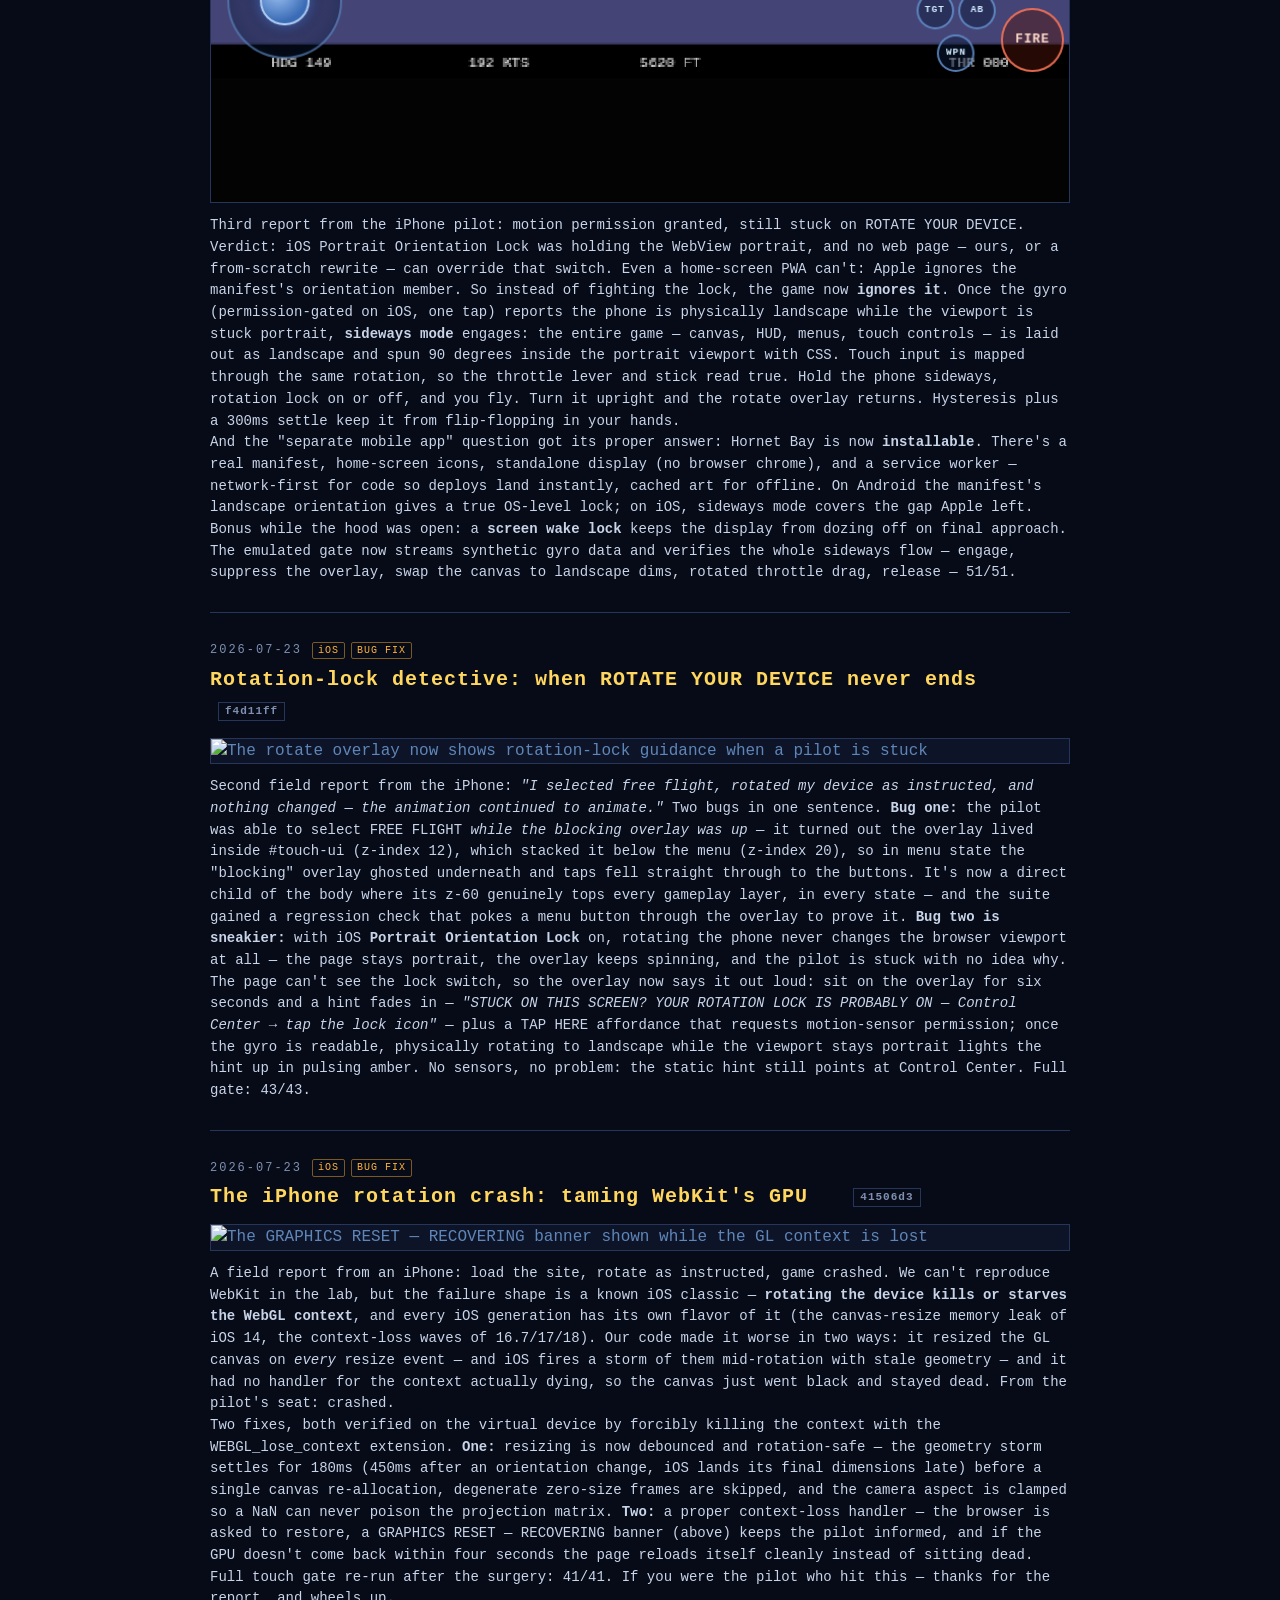
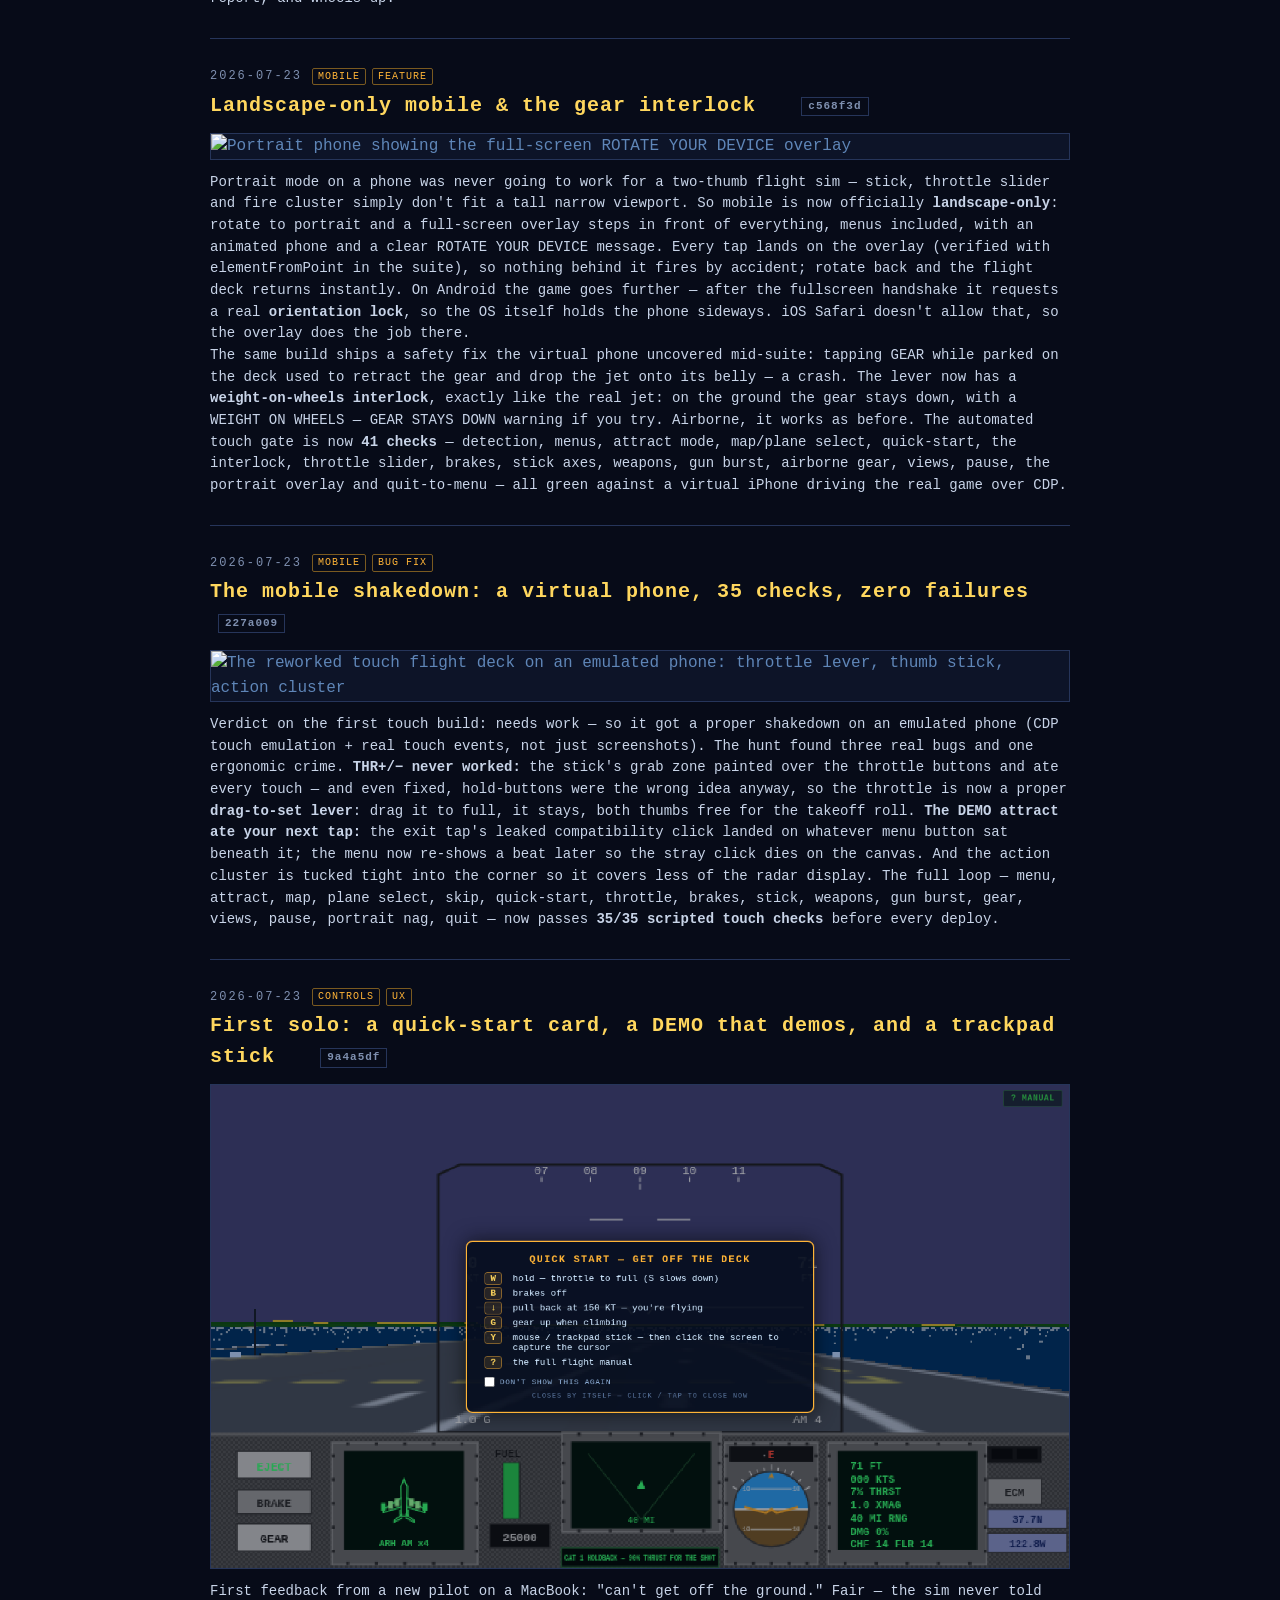
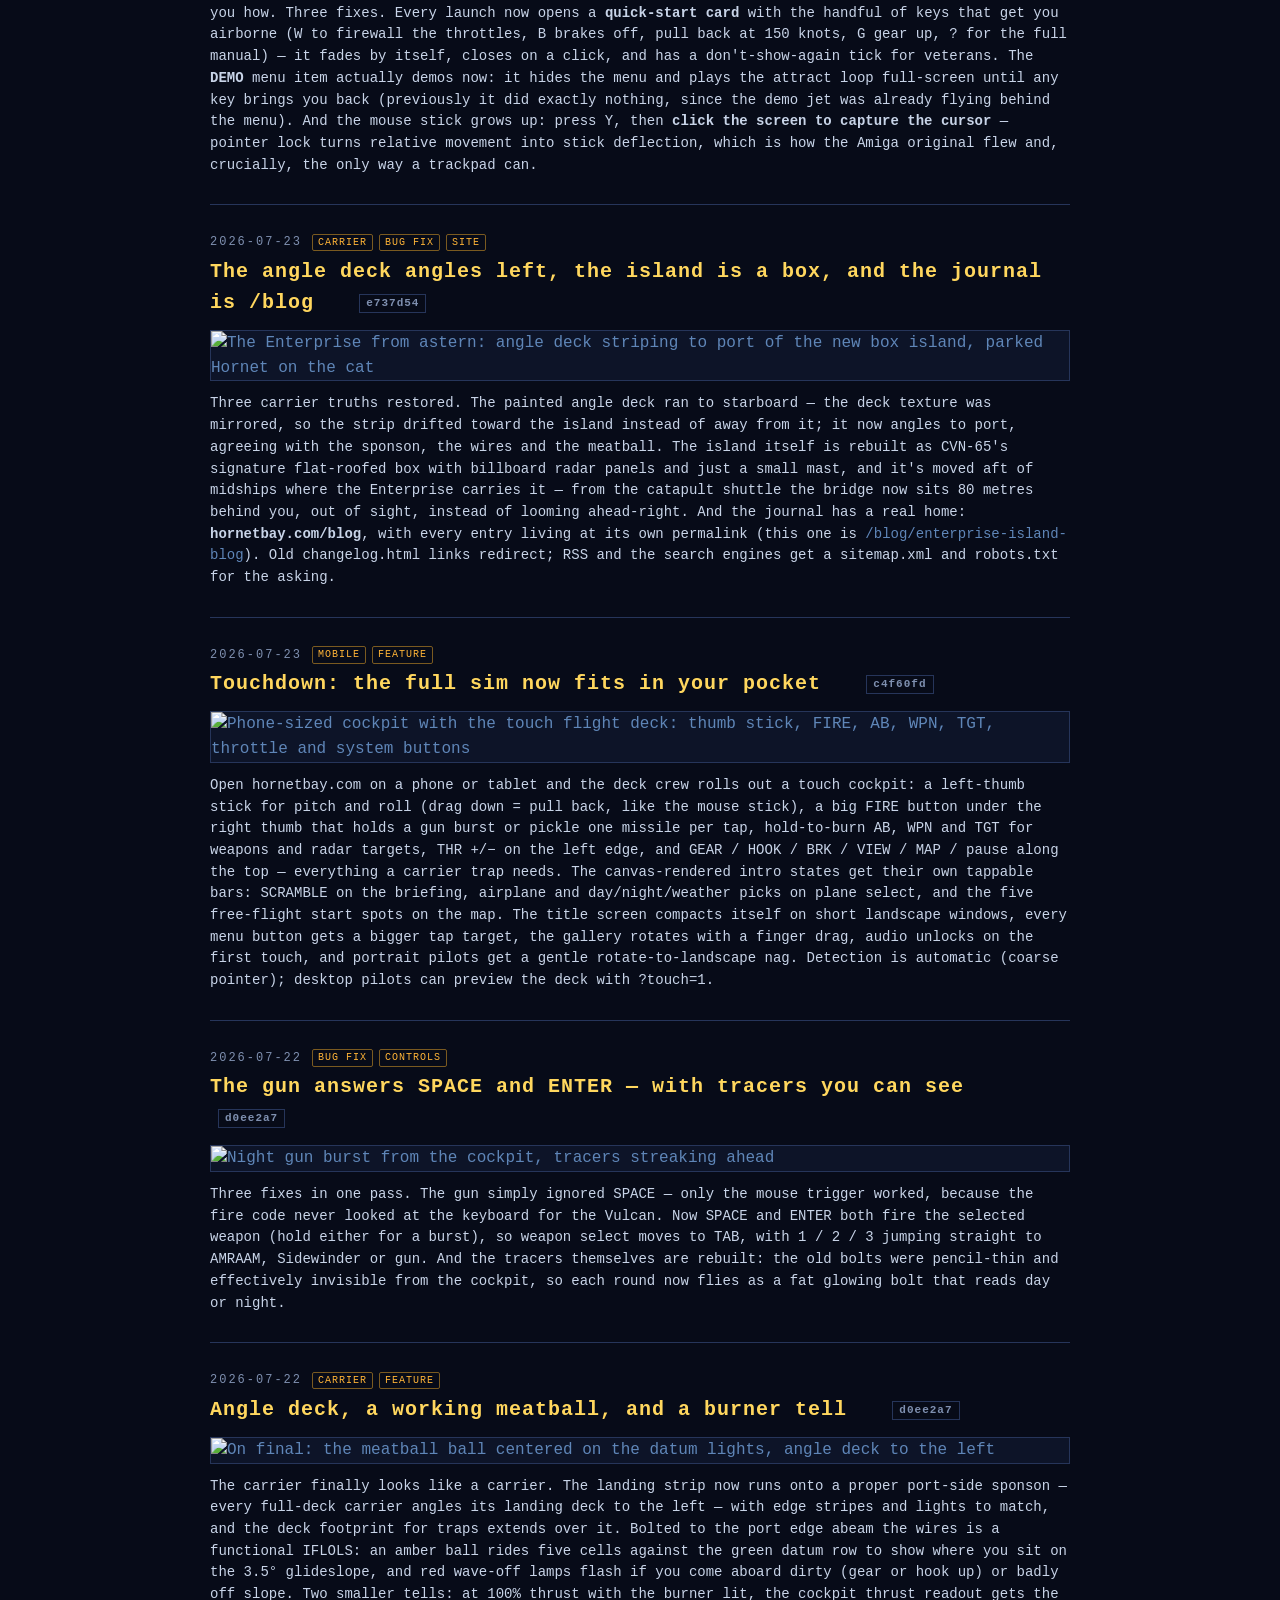
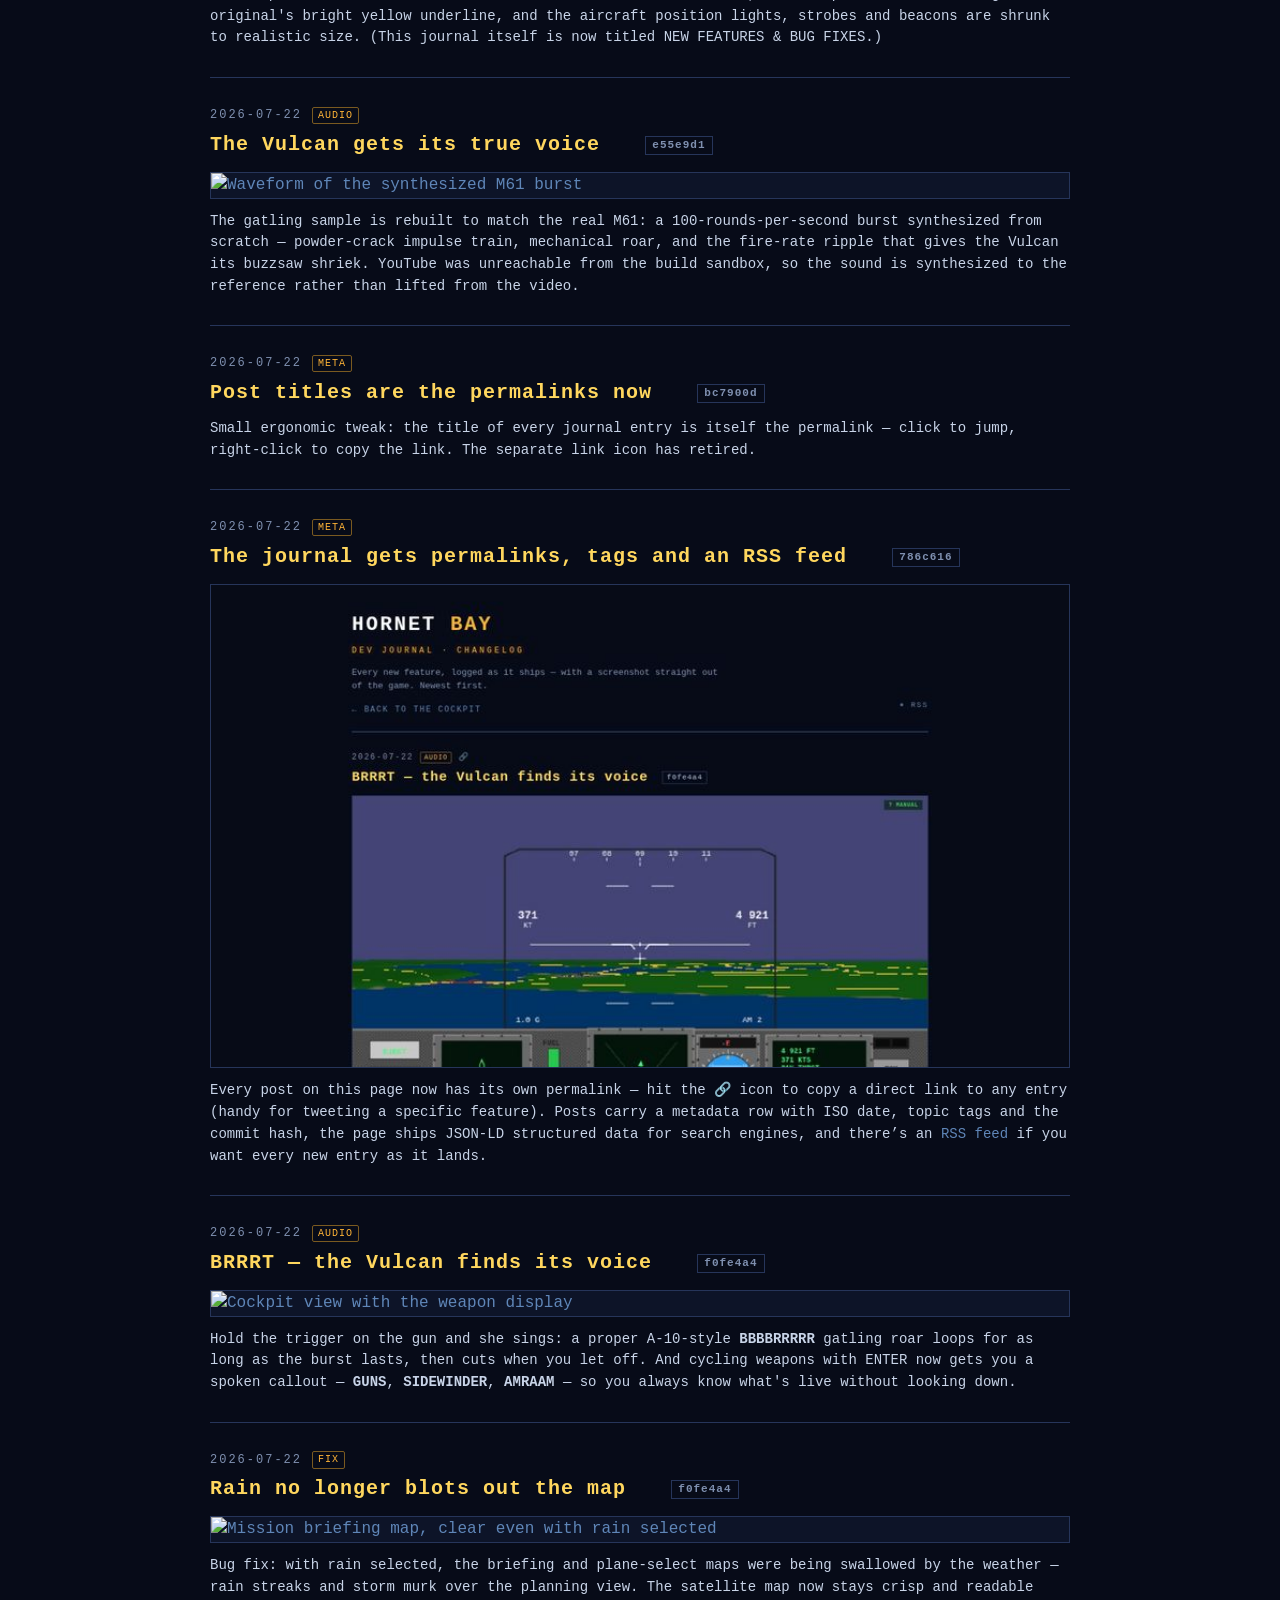
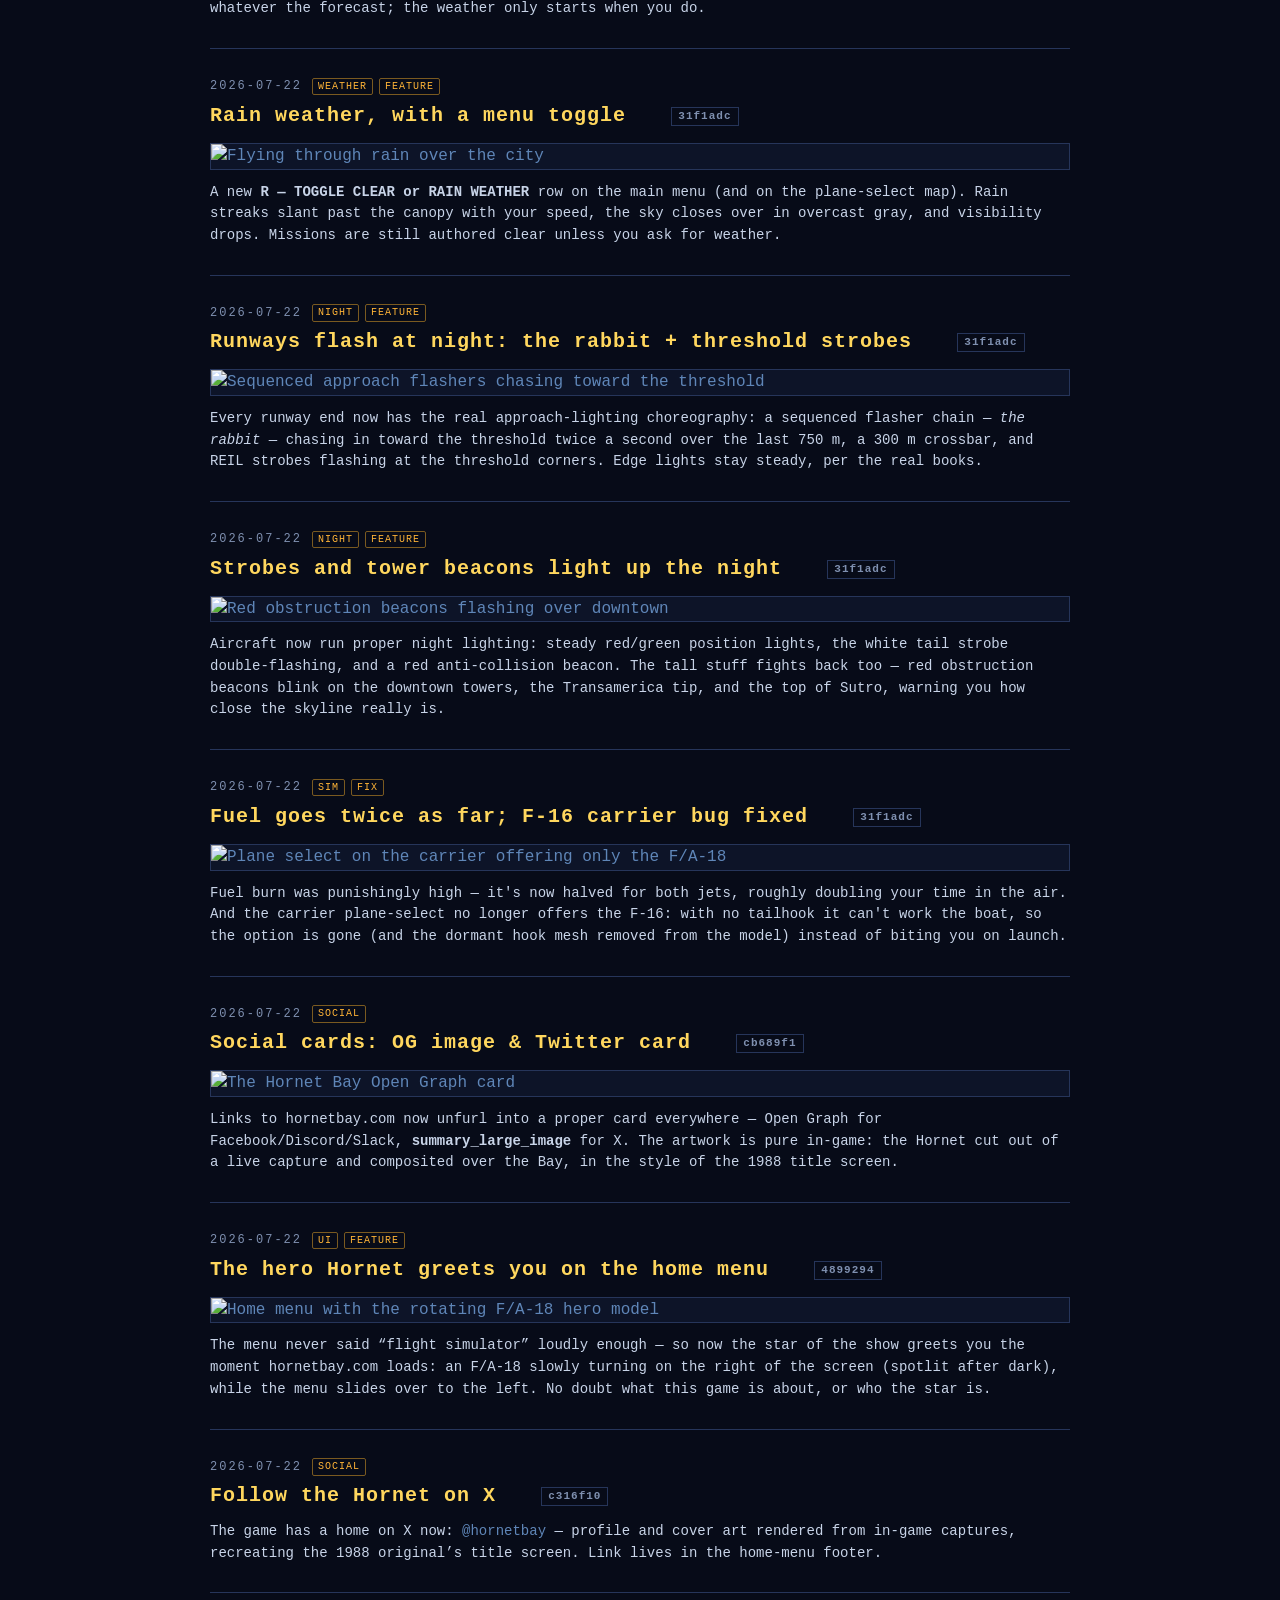
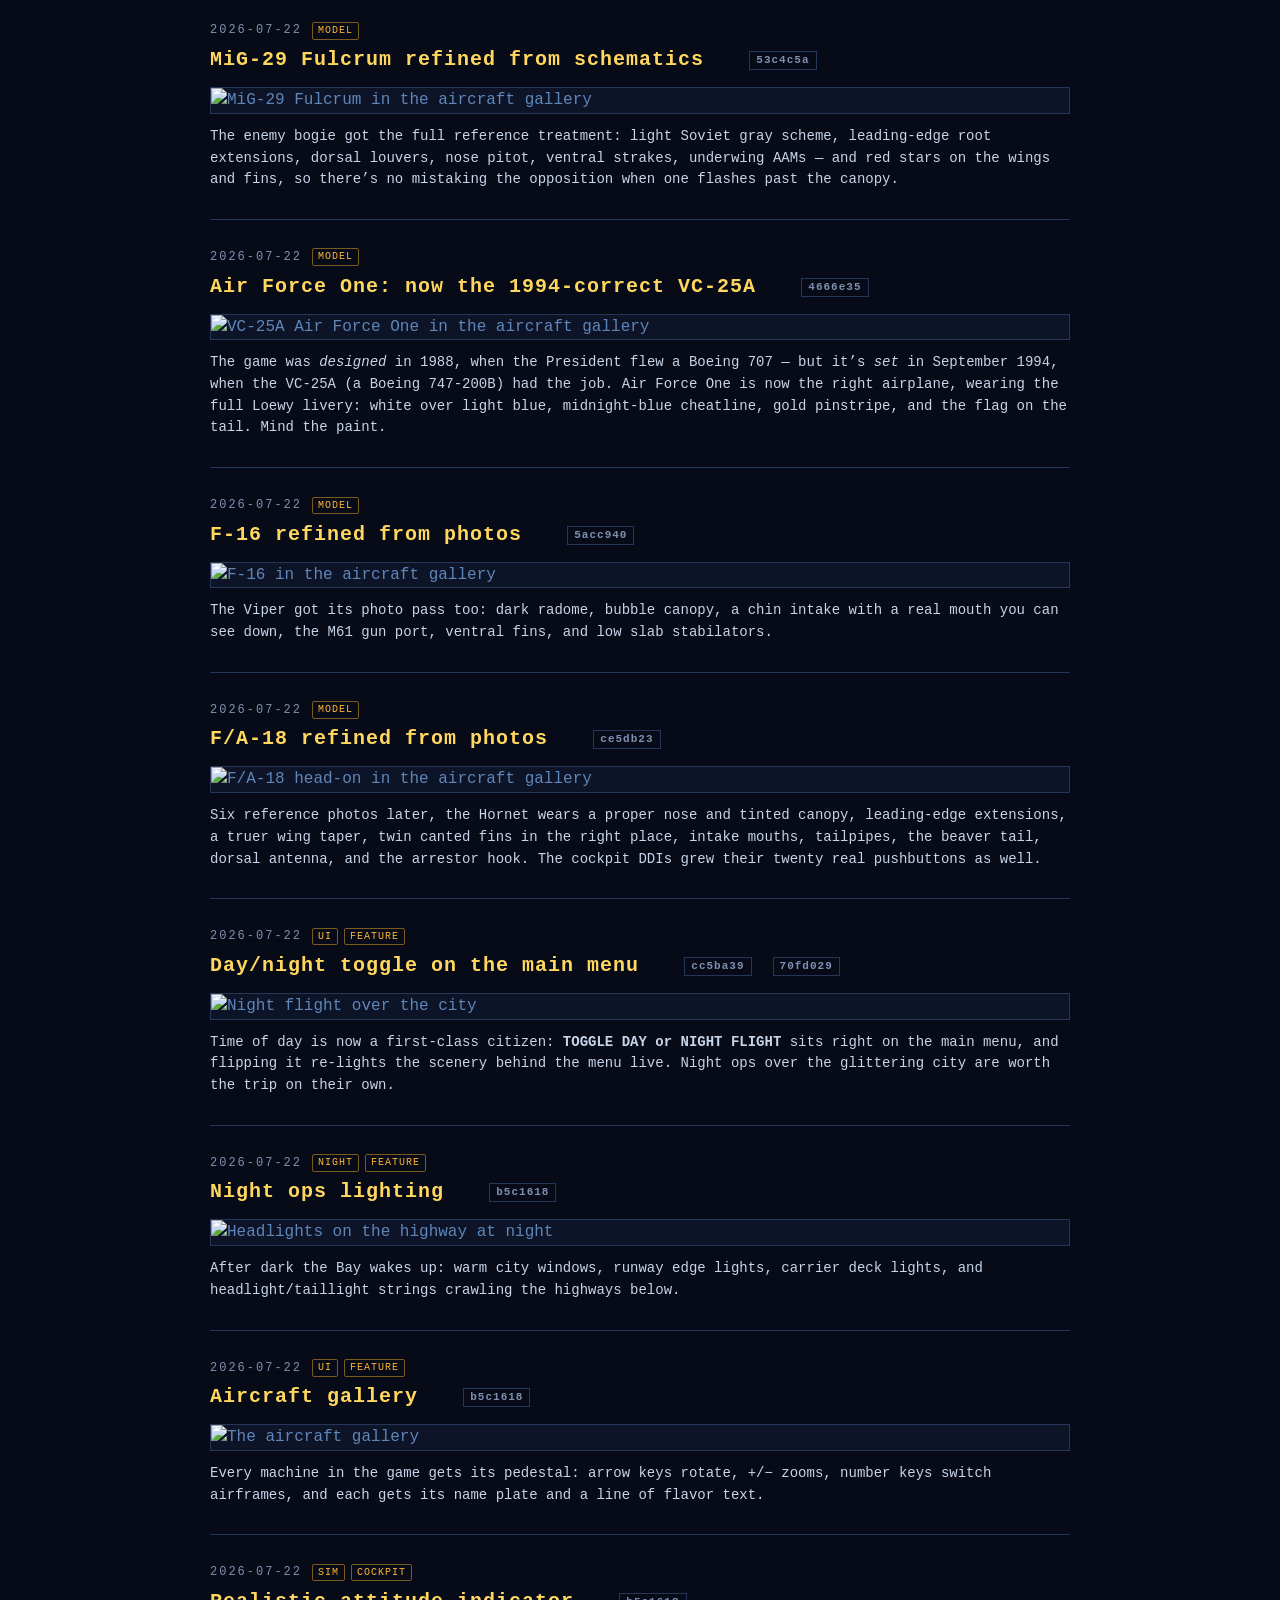
==== commit 7c59bdb1: "journal: link commit hash" ====
--- a/blog/index.html
+++ b/blog/index.html
@@ -682,7 +682,7 @@
 <main>
   <article id="the-exchange">
     <div class="meta"><time datetime="2026-07-24">2026-07-24</time><span class="tags"><span class="tag">SITE</span><span class="tag">BRAND</span></span></div>
-    <h2><a class="title-link" href="/blog/the-exchange">The Exchange: a print-on-demand squadron store, built API-first</a> <span class="hash">PENDING</span></h2>
+    <h2><a class="title-link" href="/blog/the-exchange">The Exchange: a print-on-demand squadron store, built API-first</a> <span class="hash">7fb9f03</span></h2>
     <a class="shot" href="/shots/the-exchange.png"><img src="/shots/the-exchange.png" alt="The Hornet Bay Exchange store page in preview mode, showing the planned catalog with target prices" loading="lazy"></a>
     <p>Squadron stores are coming: <b><a href="/store">hornetbay.com/store</a></b> &mdash; The Exchange &mdash; is live today in preview mode with the planned catalog and target prices. The launch lineup: a navy <b>dad cap with the embroidered insignia</b>, all seven <b>embroidered iron-on patches</b> (Carrier Ops Certified plus the six reward badges &mdash; collect them all), an 11oz <b>insignia mug</b>, a <b>sticker sheet</b> with every badge, and a navy <b>wordmark tee</b>. Everything is printed on demand when ordered and shipped worldwide &mdash; nothing sits in a hangar; checkout, payment and sales taxes run through Fourthwall as merchant of record, so there&rsquo;s no Shopify and no stockroom.</p>
     <p>The whole store is built API-first. A new embroidery-safe variant of the insignia (five thread colors, flat grays) leads a production artwork pack; a product spec defines all eleven SKUs; and a setup script drives Fourthwall&rsquo;s Platform API &mdash; artwork upload, product-template matching, mockup rendering, pricing as base cost plus margin &mdash; so the catalog is created by code, not an afternoon of clicking. The storefront page itself is custom headless: it will pull the live catalog from the Storefront API and hand buyers to hosted checkout, all without leaving hornetbay.com. The only missing piece is the shop account itself &mdash; once it&rsquo;s connected, The Exchange flips from preview to open for business. Digital badges and wallpapers, as always, stay free at the <a href="/assets">quartermaster</a>.</p>
